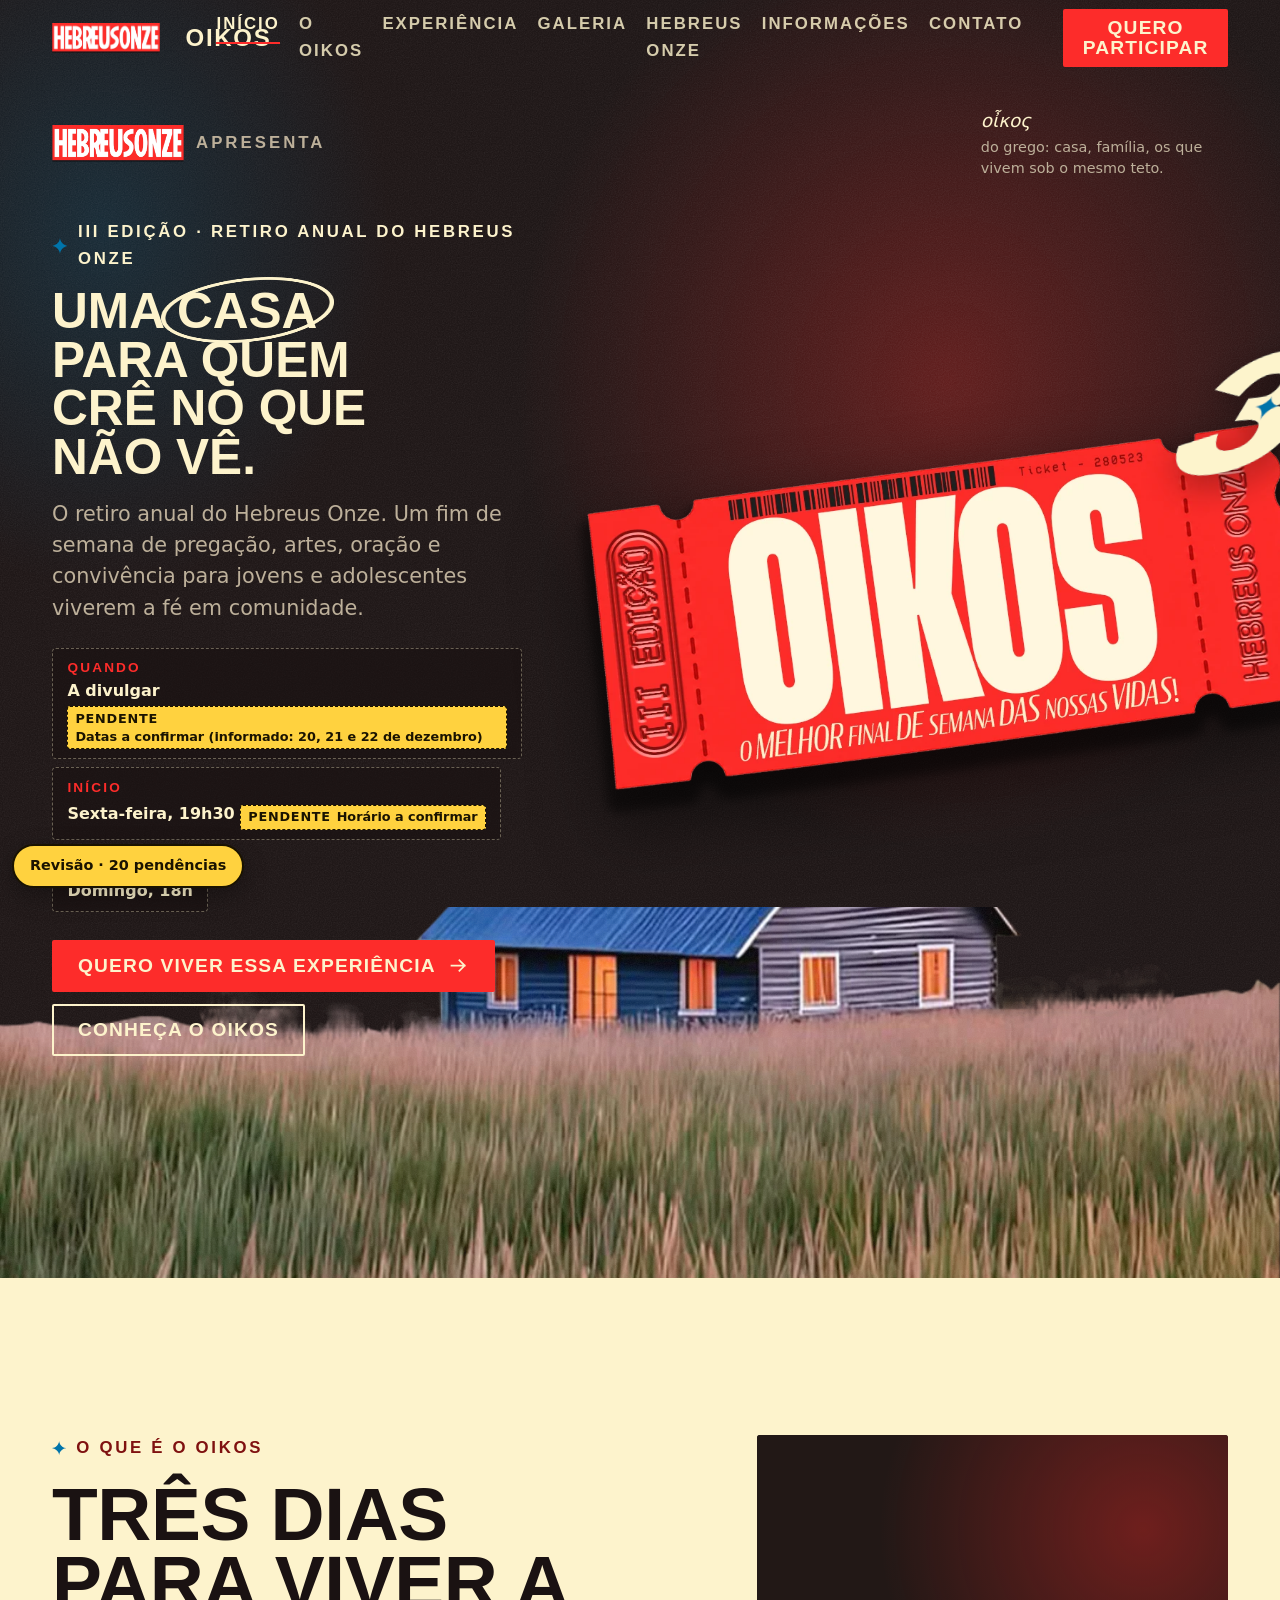
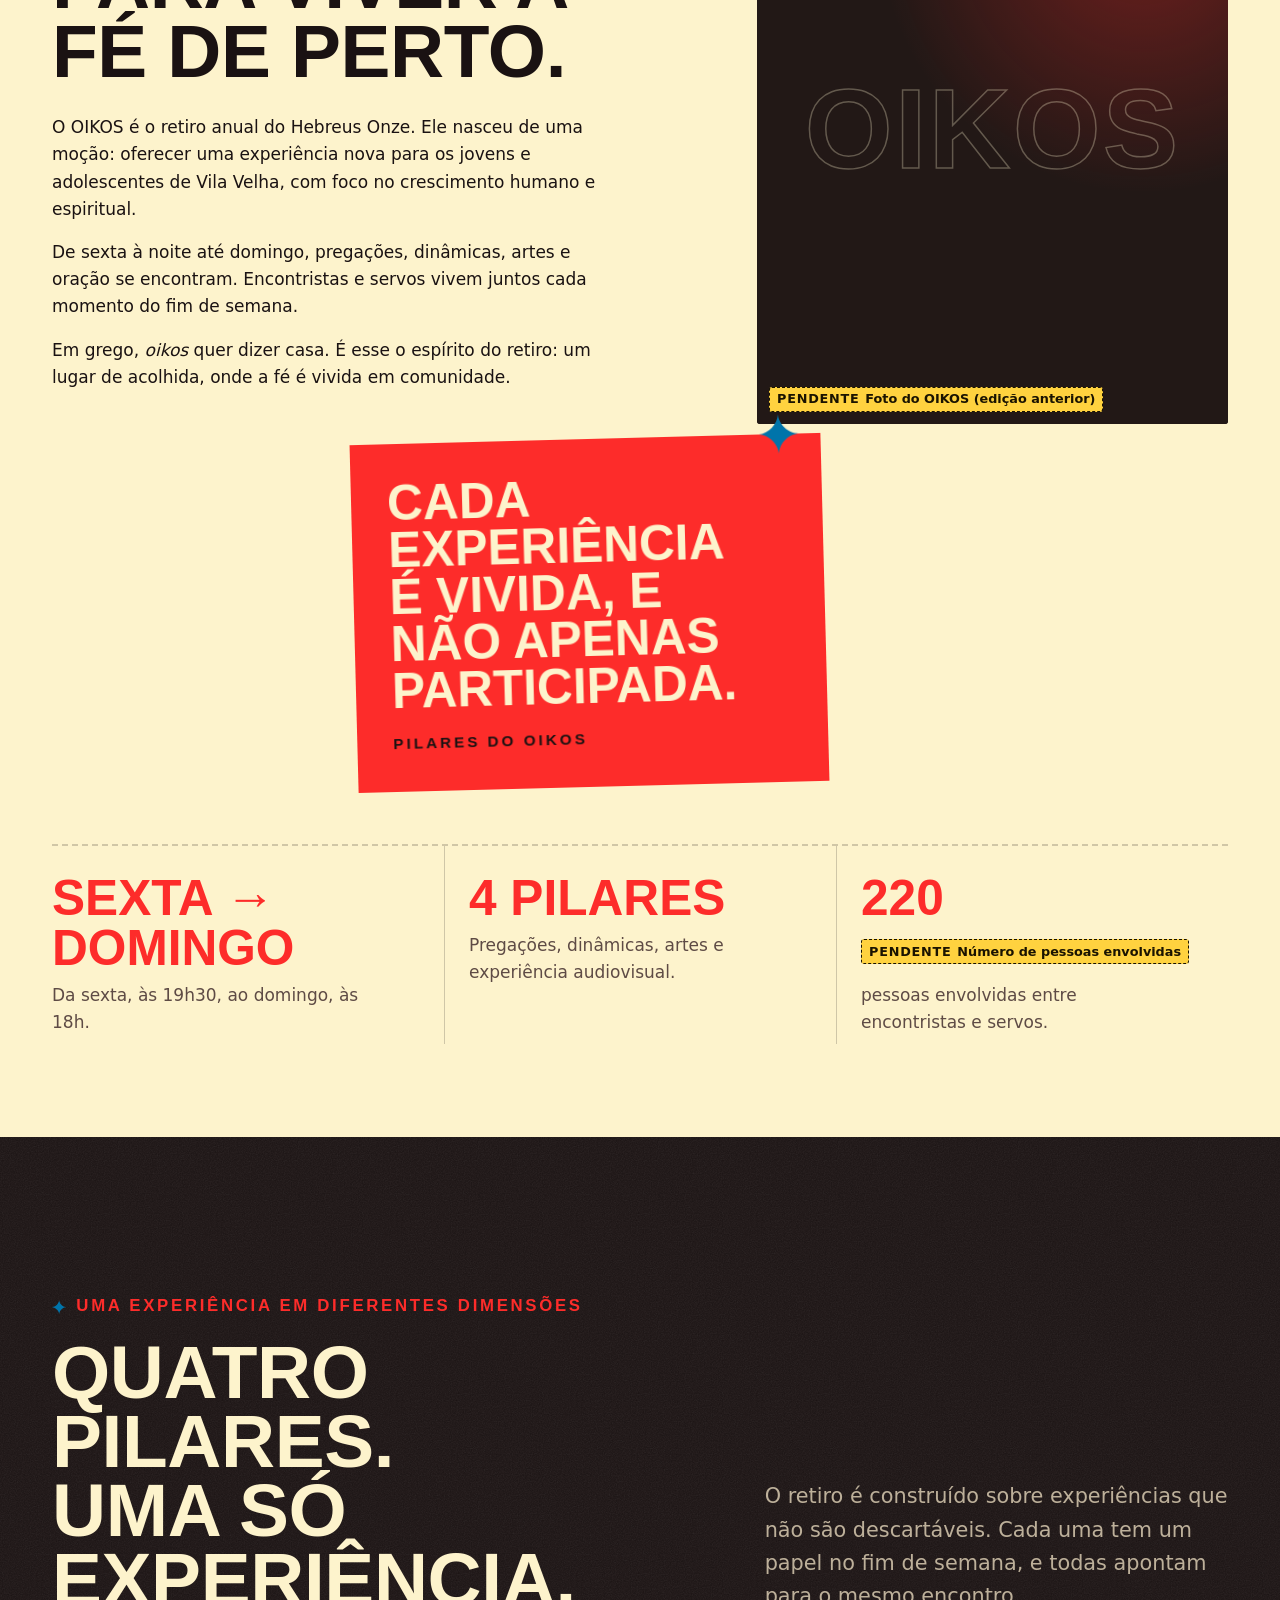
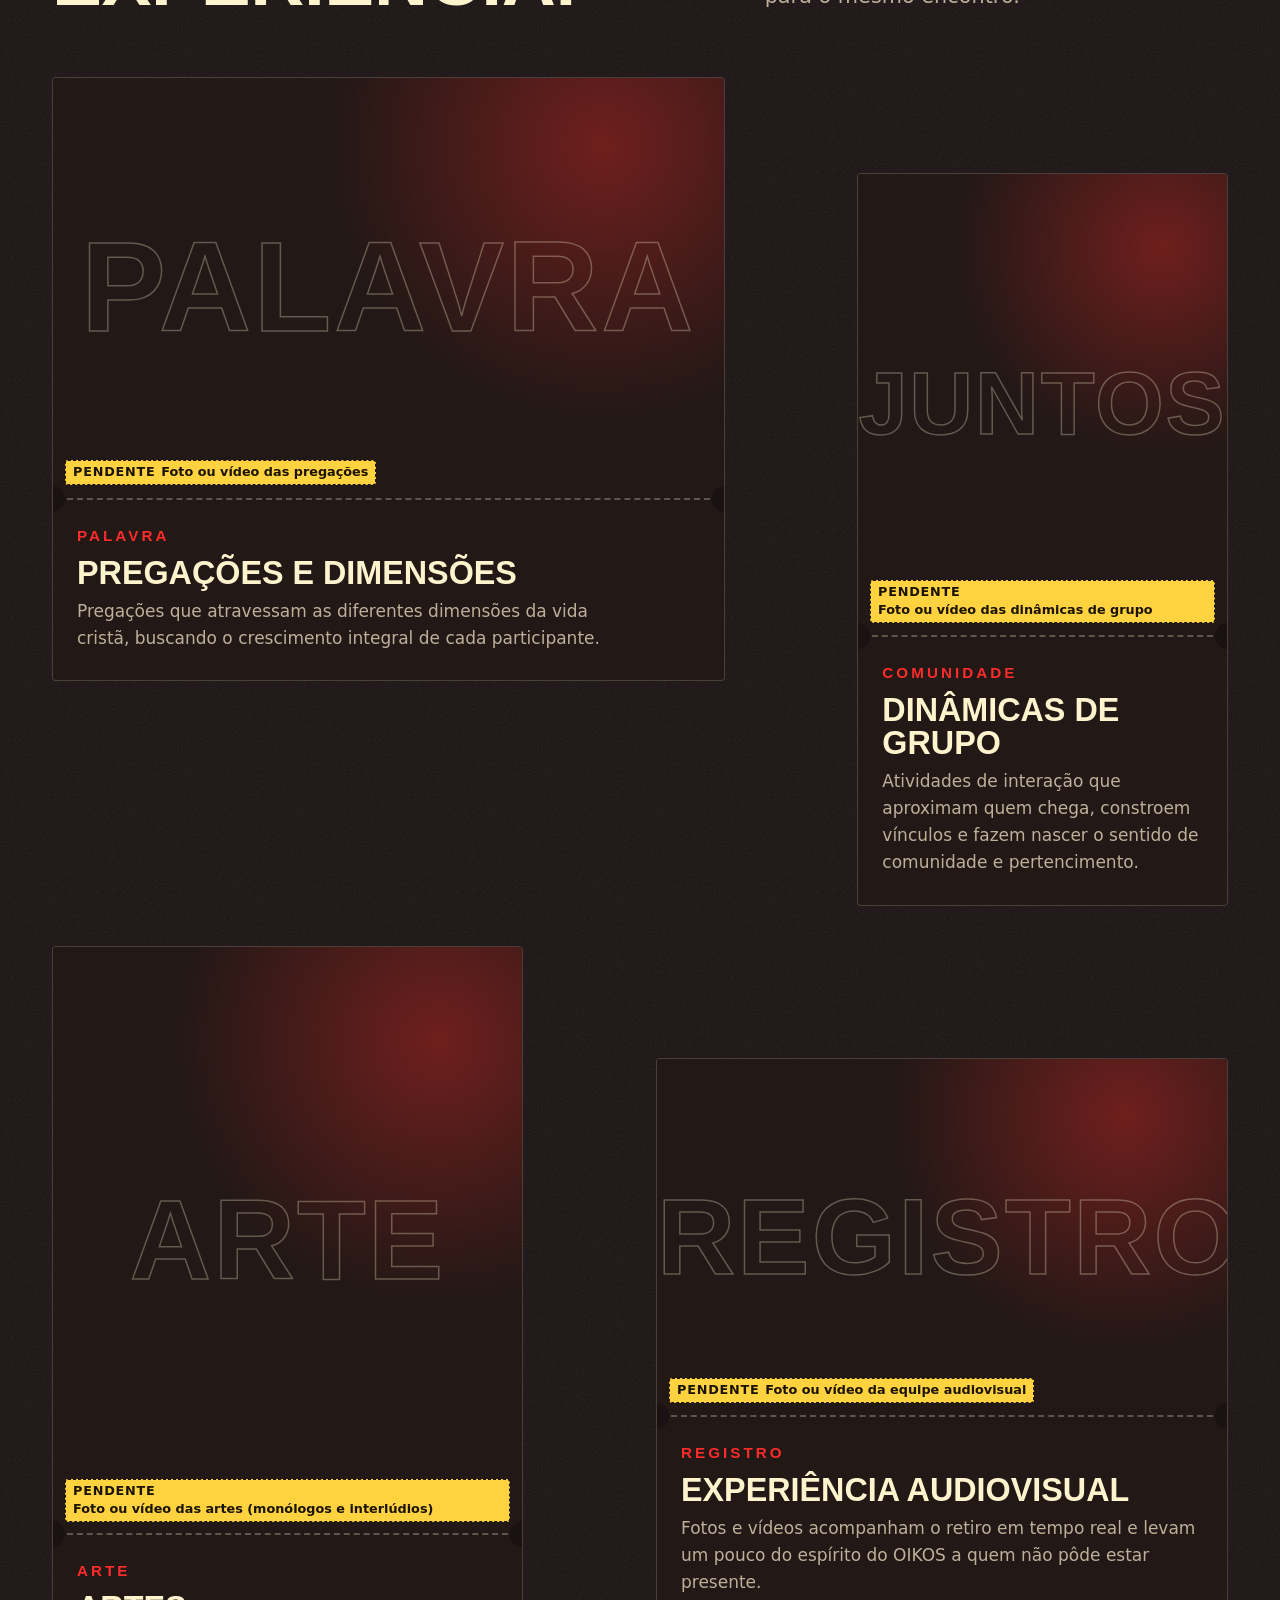
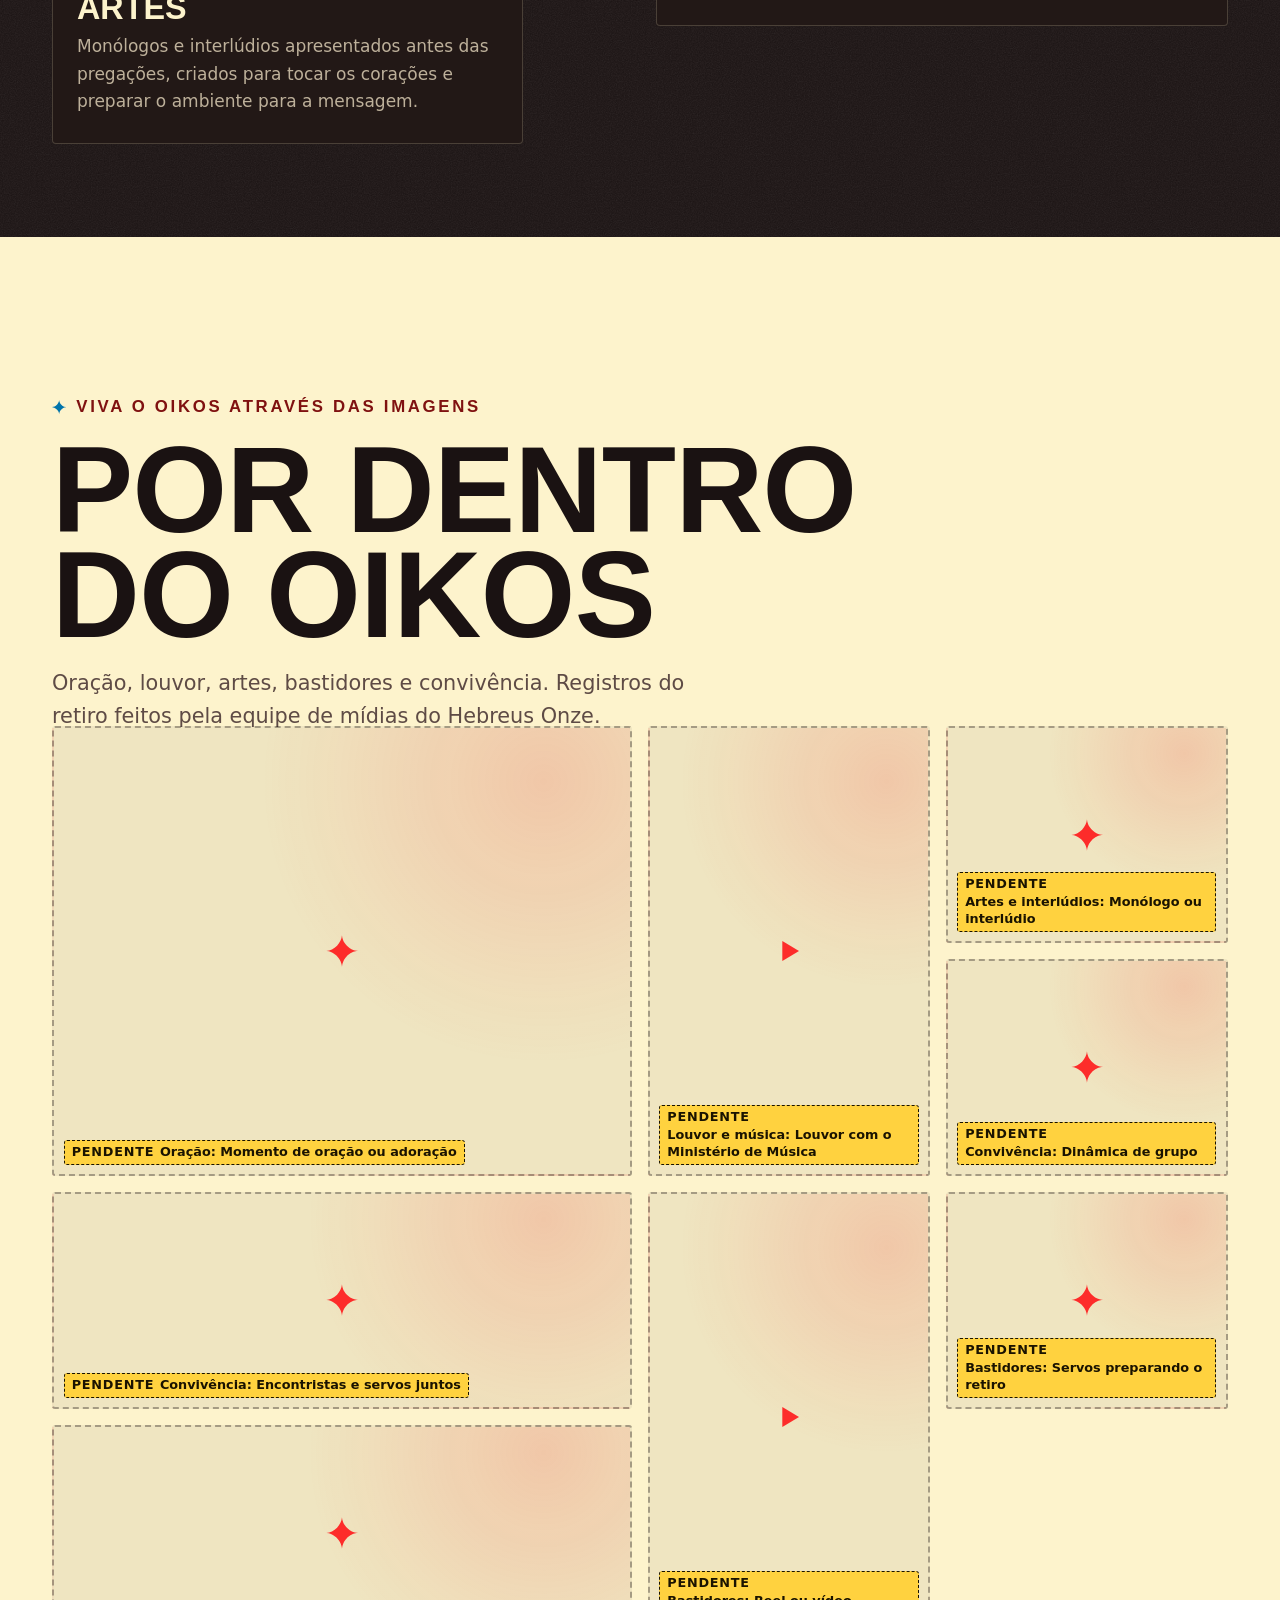
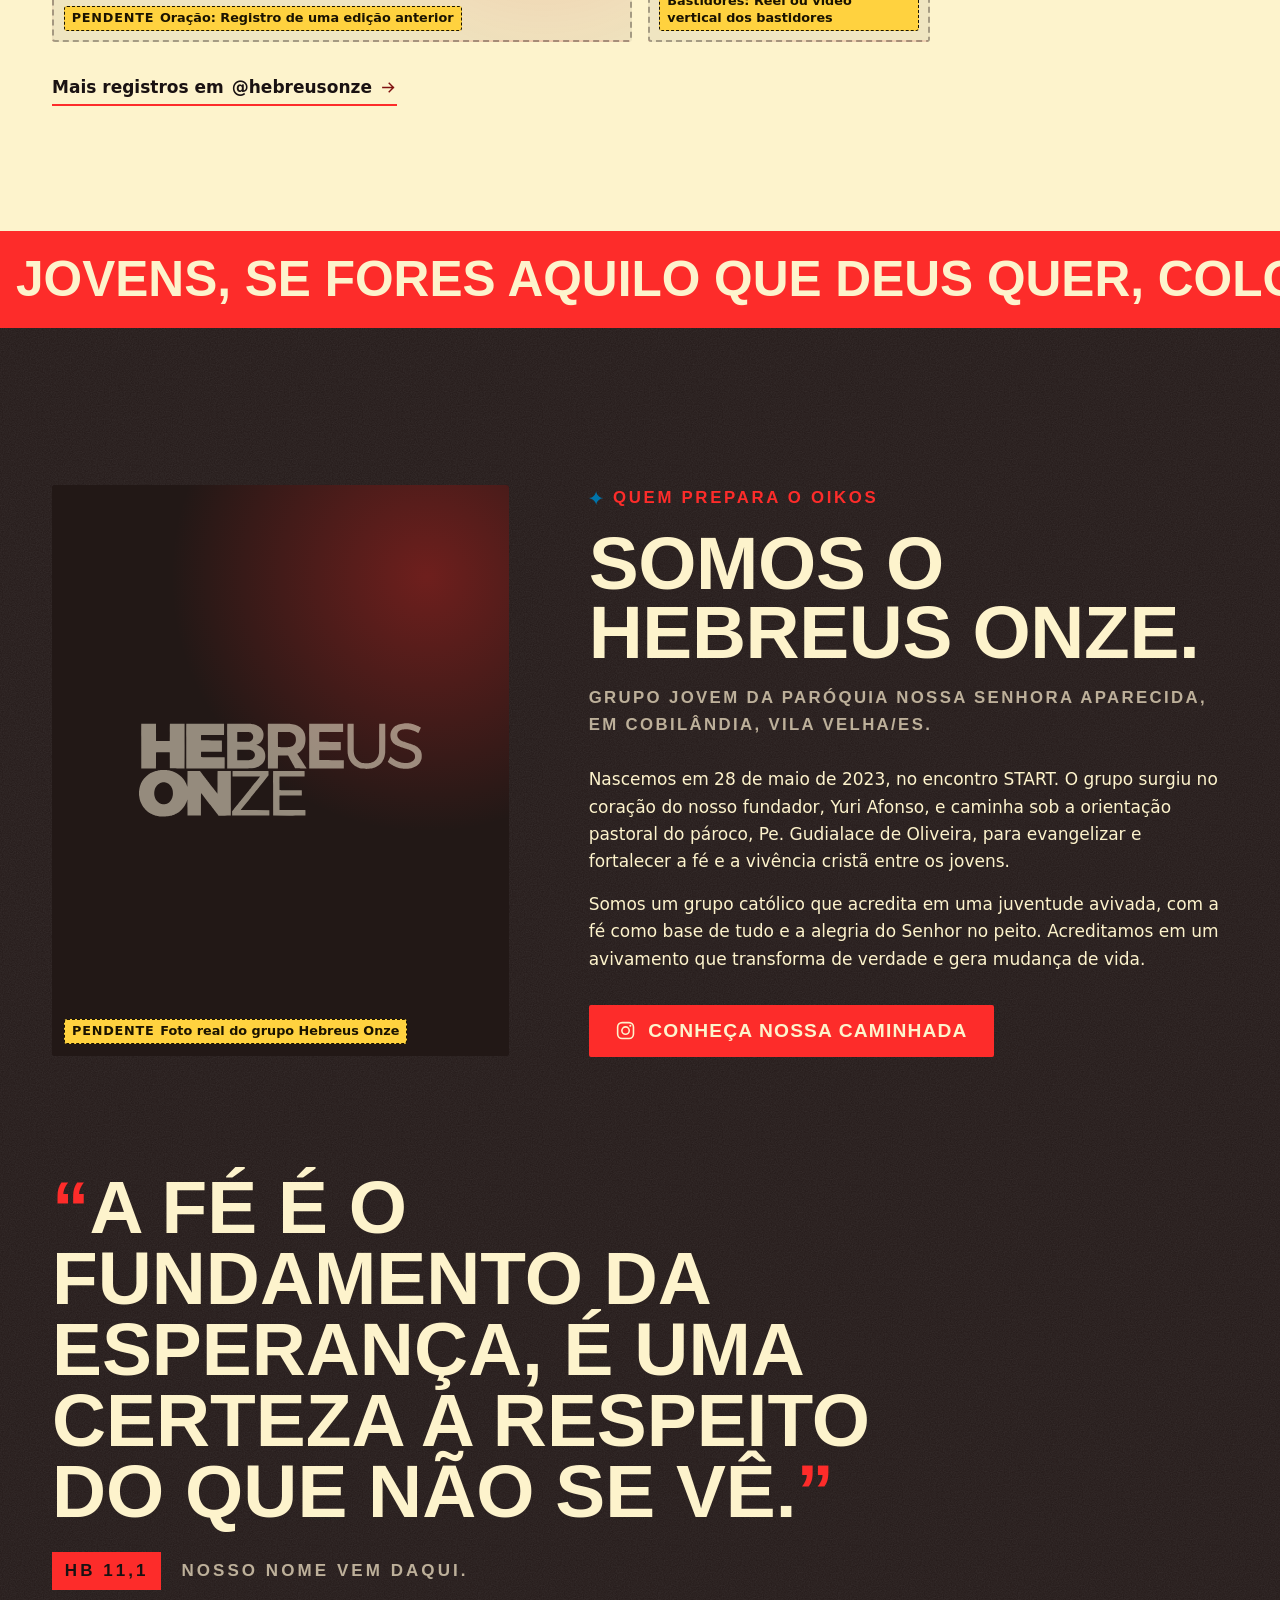
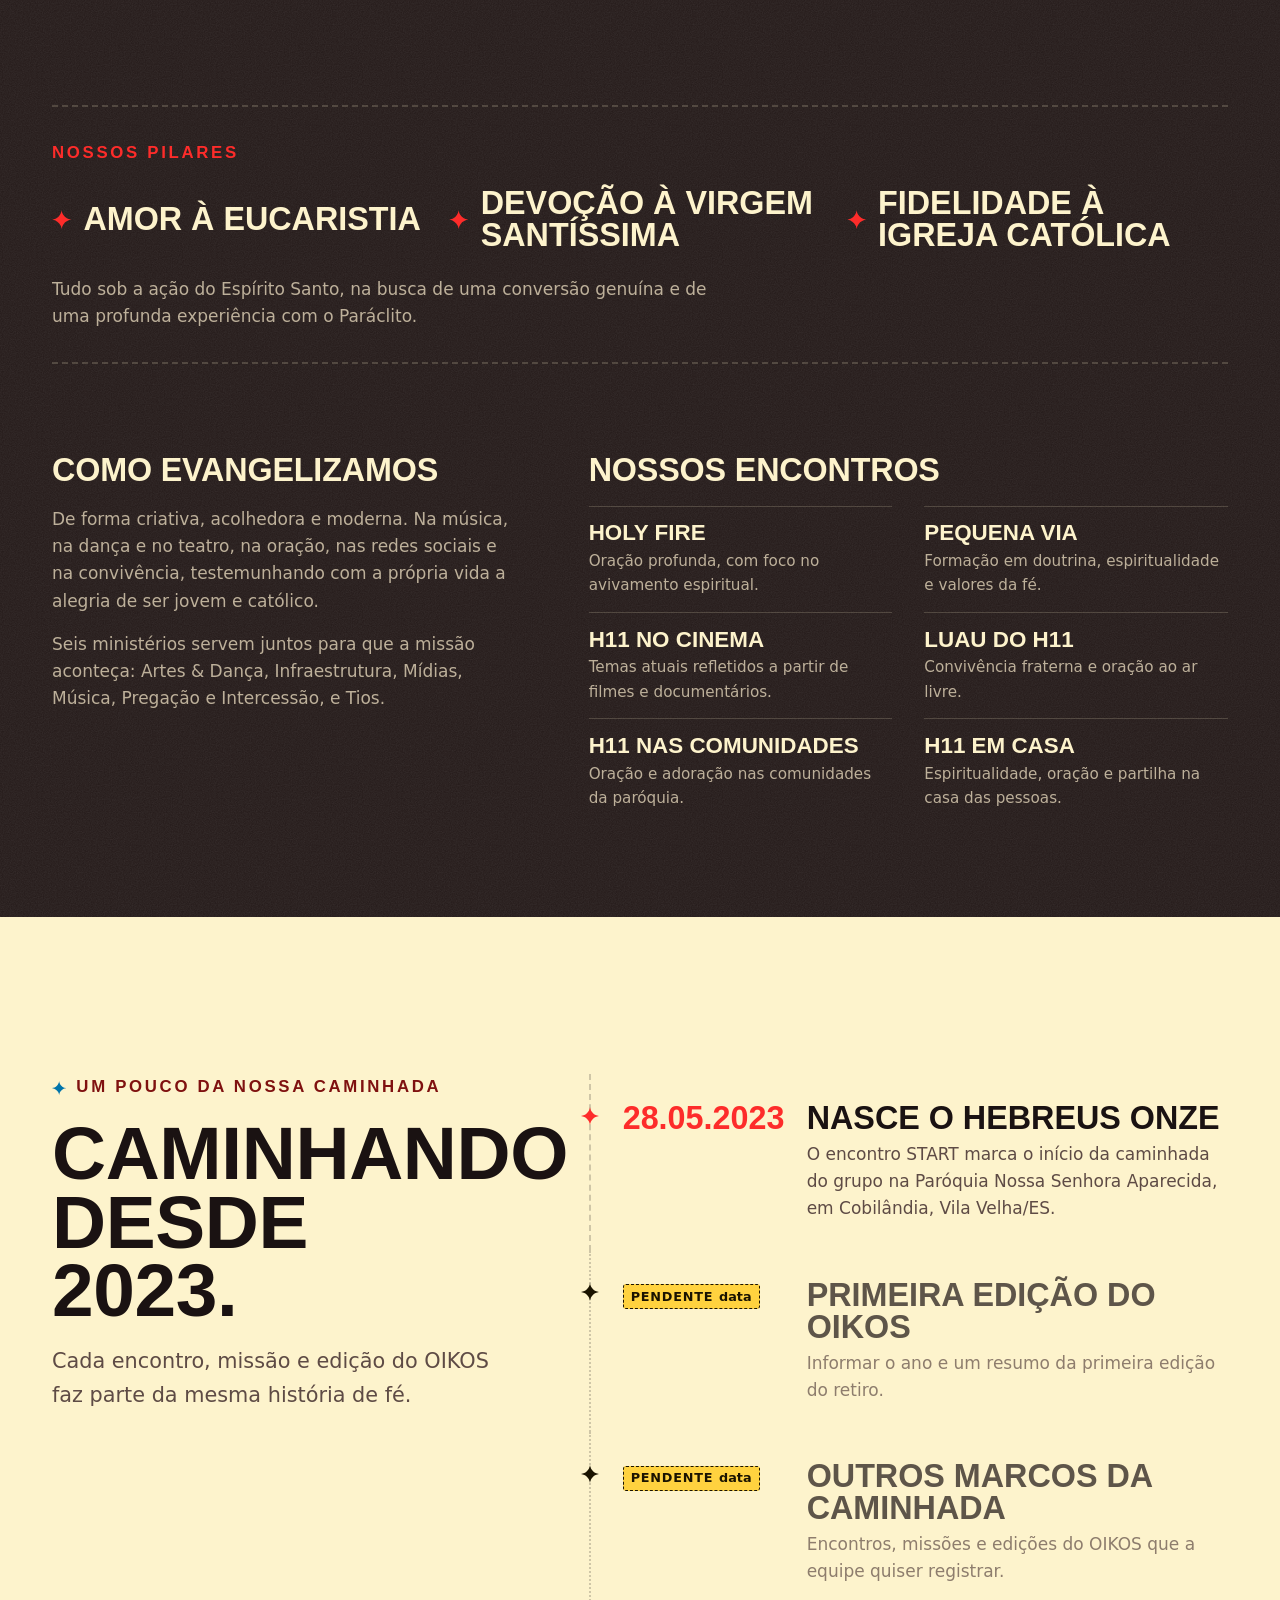
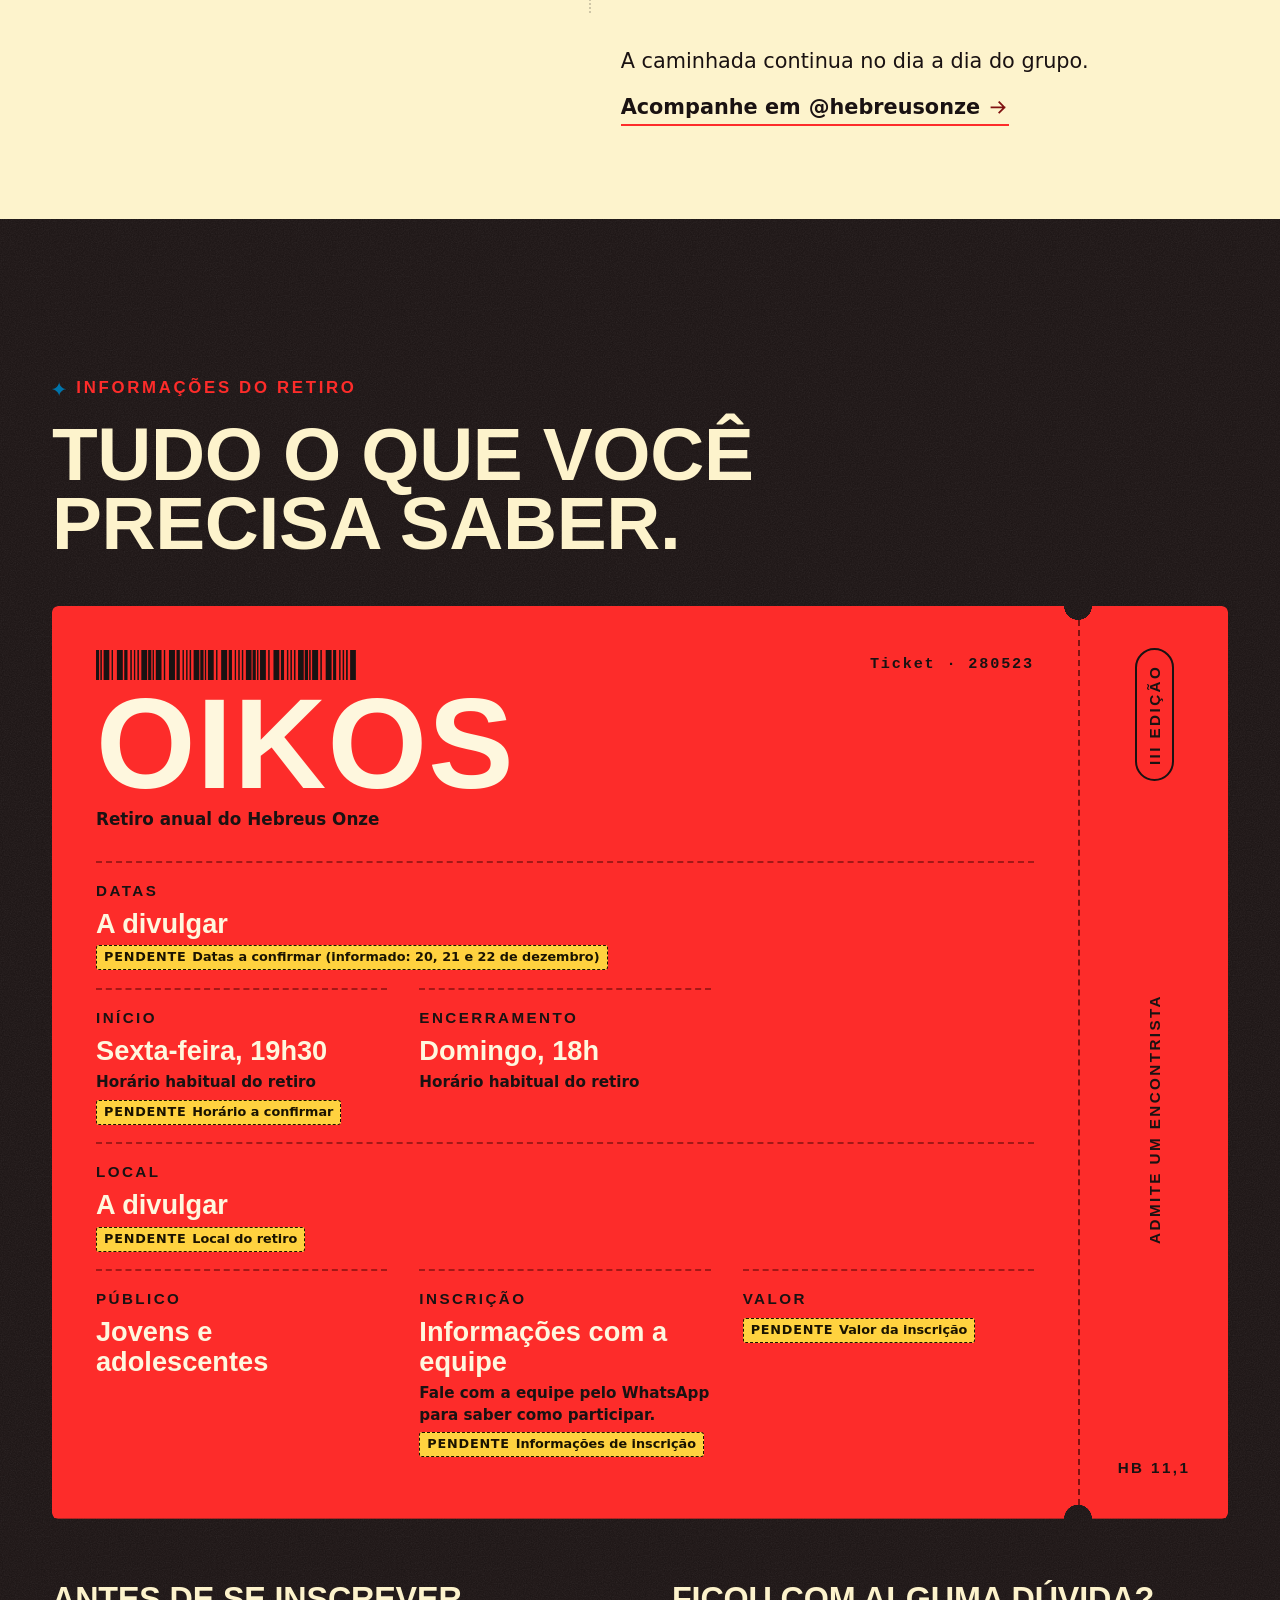
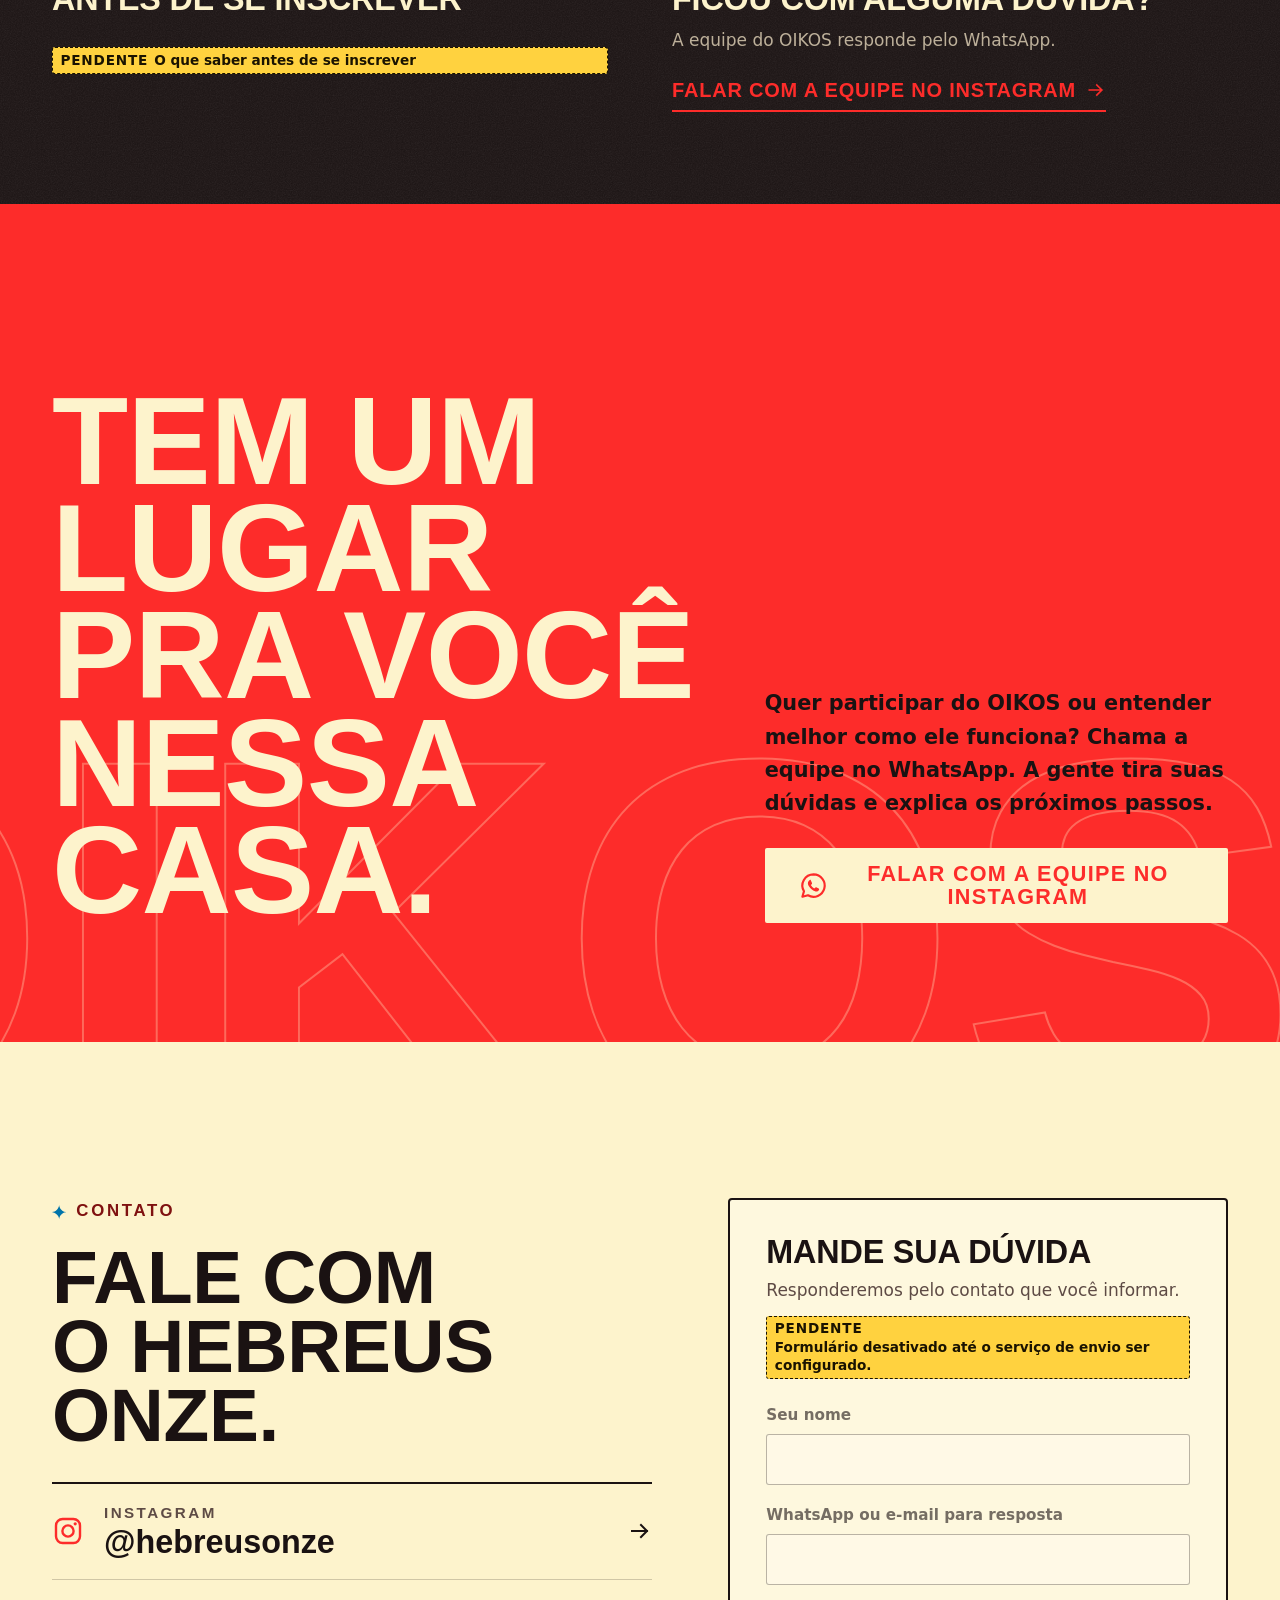
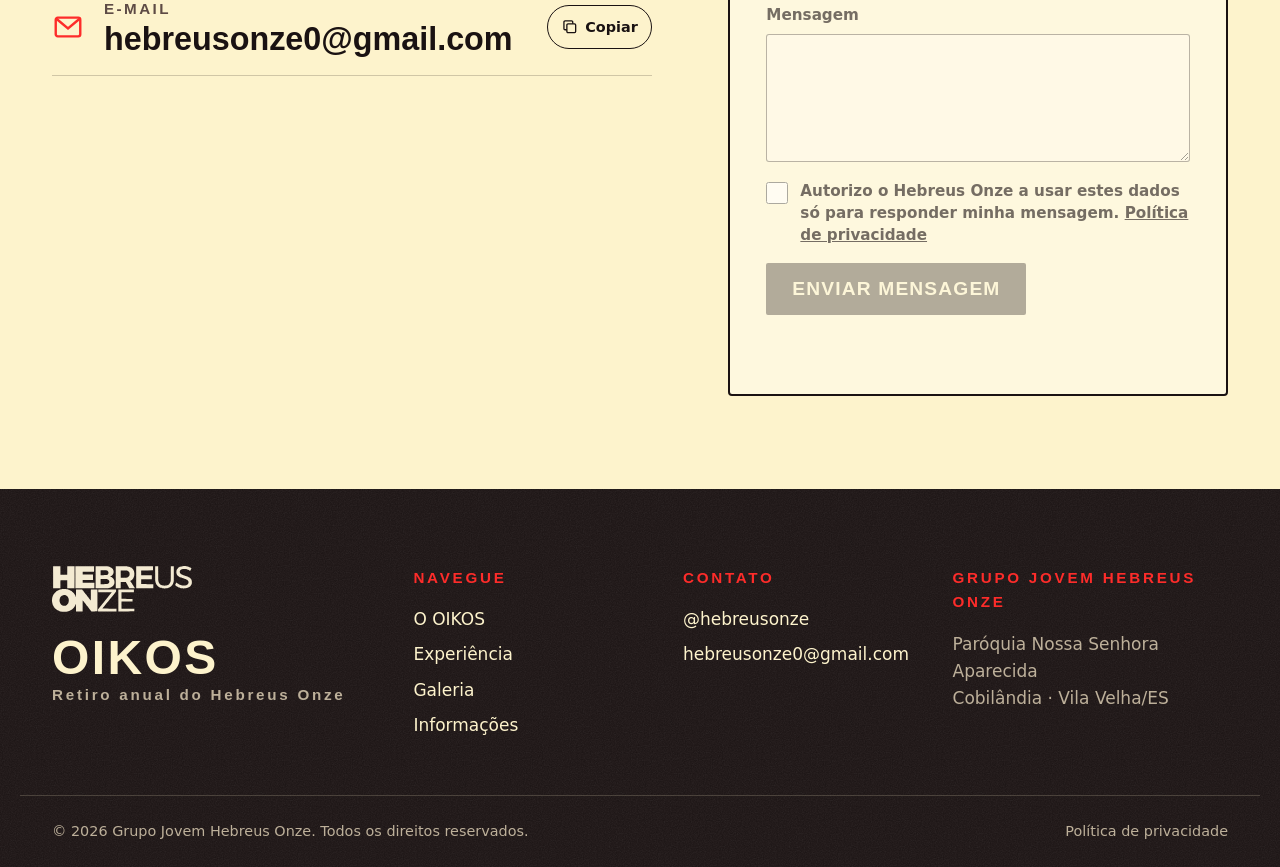
==== index.html @ fa4a6d7d "Cria landing page do OIKOS com a nova identidade visual Página única com hero, O que é o OIKOS, pila" ====
<!doctype html>
<html lang="pt-BR">
<head>
  <meta charset="utf-8">
  <meta name="viewport" content="width=device-width, initial-scale=1, viewport-fit=cover">
  <title>OIKOS | Retiro anual do Hebreus Onze · Vila Velha/ES</title>
  <meta name="description" content="OIKOS é o retiro anual do Grupo Jovem Hebreus Onze, da Paróquia Nossa Senhora Aparecida, em Cobilândia, Vila Velha/ES. Pregação, artes, oração e convivência para jovens e adolescentes.">
  <meta name="theme-color" content="#1A1212">
  <meta name="referrer" content="strict-origin-when-cross-origin">
  <meta http-equiv="Content-Security-Policy" content="default-src 'self'; script-src 'self' 'sha256-qOhFsq0QMV2REqNwk5hGH5bZE9SkX6gt6yeyKdYPv+U='; style-src 'self'; img-src 'self' data: https:; media-src 'self' https:; font-src 'self'; frame-src https://www.instagram.com; connect-src 'self' https://formspree.io https://formsubmit.co https://api.web3forms.com; form-action 'self' https://formspree.io https://formsubmit.co https://api.web3forms.com; base-uri 'self'; object-src 'none'">

  <!-- Compartilhamento em redes sociais.
       PENDENTE: quando o site tiver domínio, troque os caminhos de og:image e og:url por endereços completos (https://...). -->
  <meta property="og:type" content="website">
  <meta property="og:locale" content="pt_BR">
  <meta property="og:site_name" content="Hebreus Onze">
  <meta property="og:title" content="OIKOS · Retiro anual do Hebreus Onze">
  <meta property="og:description" content="Uma casa para quem crê no que não vê. Pregação, artes, oração e convivência para jovens e adolescentes.">
  <meta property="og:image" content="assets/img/social/oikos-compartilhamento.jpg">
  <meta property="og:image:width" content="1200">
  <meta property="og:image:height" content="630">
  <meta property="og:image:alt" content="OIKOS, retiro anual do Hebreus Onze">
  <meta name="twitter:card" content="summary_large_image">

  <link rel="icon" href="assets/img/marca/favicon-32.png" sizes="32x32" type="image/png">
  <link rel="apple-touch-icon" href="assets/img/marca/apple-touch-icon.png">
  <link rel="preload" href="assets/fonts/barlow-condensed-900-latin.woff2" as="font" type="font/woff2" crossorigin>
  <link rel="preload" href="assets/fonts/nunito-sans-400-800-latin.woff2" as="font" type="font/woff2" crossorigin>
  <link rel="stylesheet" href="css/estilo.css">
  <script>document.documentElement.classList.add("js")</script>

  <script type="application/ld+json">
  {
    "@context": "https://schema.org",
    "@type": "Organization",
    "name": "Grupo Jovem Hebreus Onze",
    "description": "Grupo jovem católico da Paróquia Nossa Senhora Aparecida, em Cobilândia, Vila Velha/ES.",
    "foundingDate": "2023-05-28",
    "email": "hebreusonze0@gmail.com",
    "sameAs": ["https://www.instagram.com/hebreusonze/"],
    "address": { "@type": "PostalAddress", "addressLocality": "Vila Velha", "addressRegion": "ES", "addressCountry": "BR" }
  }
  </script>
</head>
<body>

<!-- Ícones reutilizáveis -->
<svg class="sprite" aria-hidden="true" focusable="false">
  <symbol id="i-brilho" viewBox="45 45 651 651"><path fill="currentColor" d="M369 57C363 128 326 206 270 263 209 326 129 364 51 369c-6 1-2 2 12 3 112 11 223 92 275 201 17 37 31 86 31 115 0 8 2 3 3-11 5-55 30-116 66-164 57-76 141-127 230-140 7-1 16-2 18-2s5 0 6-1 0-1-4-1c-2 0-10-1-17-2-99-13-193-75-250-165-27-43-47-100-50-144 0-5-1-9-1-10s-1 4-1 9Z"/></symbol>
  <symbol id="i-seta" viewBox="0 0 24 24"><path fill="none" stroke="currentColor" stroke-width="2" stroke-linecap="square" d="M4 12h15M13 6l6 6-6 6"/></symbol>
  <symbol id="i-seta-baixo" viewBox="0 0 24 24"><path fill="none" stroke="currentColor" stroke-width="2" stroke-linecap="square" d="M12 4v15M6 13l6 6 6-6"/></symbol>
  <symbol id="i-whatsapp" viewBox="0 0 24 24"><path fill="none" stroke="currentColor" stroke-width="1.8" stroke-linejoin="round" d="M12 2.8a9.2 9.2 0 0 0-7.9 13.9L2.8 21.2l4.6-1.2A9.2 9.2 0 1 0 12 2.8Z"/><path fill="currentColor" d="M9.1 7.3c.3 0 .5 0 .7.5l.9 2.1c.1.3 0 .5-.1.7l-.6.7c-.1.2-.2.3 0 .6.5.9 1.3 1.8 2.3 2.4.3.2.4.1.6 0l.7-.8c.2-.2.4-.2.6-.1l2 1c.3.1.4.3.4.5 0 .8-.6 1.8-1.6 2-1 .2-2.6-.2-4.4-1.6-1.7-1.3-2.9-3.1-3.2-4.3-.3-1.3.3-2.6 1.2-3.3.2-.2.3-.4.5-.4Z"/></symbol>
  <symbol id="i-instagram" viewBox="0 0 24 24"><rect x="3" y="3" width="18" height="18" rx="5" fill="none" stroke="currentColor" stroke-width="1.8"/><circle cx="12" cy="12" r="4.2" fill="none" stroke="currentColor" stroke-width="1.8"/><circle cx="17.4" cy="6.6" r="1.2" fill="currentColor"/></symbol>
  <symbol id="i-email" viewBox="0 0 24 24"><rect x="2.8" y="5" width="18.4" height="14" rx="1.5" fill="none" stroke="currentColor" stroke-width="1.8"/><path fill="none" stroke="currentColor" stroke-width="1.8" d="m3.5 6 8.5 7 8.5-7"/></symbol>
  <symbol id="i-play" viewBox="0 0 24 24"><path fill="currentColor" d="M7 4.5v15l12.5-7.5Z"/></symbol>
  <symbol id="i-pausa" viewBox="0 0 24 24"><path fill="currentColor" d="M6 4.5h4v15H6zm8 0h4v15h-4z"/></symbol>
  <symbol id="i-fechar" viewBox="0 0 24 24"><path fill="none" stroke="currentColor" stroke-width="2" d="m5 5 14 14M19 5 5 19"/></symbol>
  <symbol id="i-anterior" viewBox="0 0 24 24"><path fill="none" stroke="currentColor" stroke-width="2" d="m15 4-8 8 8 8"/></symbol>
  <symbol id="i-proximo" viewBox="0 0 24 24"><path fill="none" stroke="currentColor" stroke-width="2" d="m9 4 8 8-8 8"/></symbol>
  <symbol id="i-copiar" viewBox="0 0 24 24"><rect x="8" y="8" width="12" height="12" rx="1.5" fill="none" stroke="currentColor" stroke-width="1.8"/><path fill="none" stroke="currentColor" stroke-width="1.8" d="M16 8V5.5A1.5 1.5 0 0 0 14.5 4h-9A1.5 1.5 0 0 0 4 5.5v9A1.5 1.5 0 0 0 5.5 16H8"/></symbol>
  <symbol id="i-pin" viewBox="0 0 24 24"><path fill="none" stroke="currentColor" stroke-width="1.8" d="M12 21s-6.5-6.1-6.5-11.2a6.5 6.5 0 0 1 13 0C18.5 14.9 12 21 12 21Z"/><circle cx="12" cy="9.8" r="2.3" fill="currentColor"/></symbol>
</svg>

<a class="pular" href="#conteudo">Pular para o conteúdo</a>

<!-- ============================== CABEÇALHO ============================== -->
<header class="topo" data-topo>
  <div class="aviso" data-aviso hidden>
    <div class="wrap aviso__wrap">
      <svg class="icone" aria-hidden="true"><use href="#i-brilho"/></svg>
      <p class="aviso__texto" data-aviso-texto></p>
      <a class="aviso__link" data-aviso-link hidden></a>
    </div>
  </div>
  <div class="wrap topo__barra">
    <a class="marca" href="#inicio" aria-label="OIKOS, Hebreus Onze: voltar ao início">
      <img class="marca__h11" src="assets/img/marca/hebreusonze-marvel.webp" width="1002" height="280" alt="">
      <span class="marca__div" aria-hidden="true"></span>
      <span class="marca__oikos" aria-hidden="true">OIKOS</span>
    </a>
    <nav class="nav" aria-label="Seções do site">
      <ul class="nav__lista">
        <li><a href="#inicio">Início</a></li>
        <li><a href="#oikos">O OIKOS</a></li>
        <li><a href="#experiencia">Experiência</a></li>
        <li><a href="#galeria">Galeria</a></li>
        <li><a href="#hebreus-onze">Hebreus Onze</a></li>
        <li><a href="#informacoes">Informações</a></li>
        <li><a href="#contato">Contato</a></li>
      </ul>
    </nav>
    <div class="topo__acoes">
      <a class="btn btn--primario btn--pequeno topo__cta" href="#participar">Quero participar</a>
      <button class="menu-botao" type="button" aria-expanded="false" aria-controls="menu-movel" data-menu-botao>
        <span class="menu-botao__linhas" aria-hidden="true"></span>
        <span class="sr-only">Abrir menu</span>
      </button>
    </div>
  </div>
</header>

<div class="menu-movel grao" id="menu-movel" data-menu hidden>
  <nav aria-label="Menu">
    <ul class="menu-movel__lista">
      <li><a href="#inicio">Início</a></li>
      <li><a href="#oikos">O OIKOS</a></li>
      <li><a href="#experiencia">Experiência</a></li>
      <li><a href="#galeria">Galeria</a></li>
      <li><a href="#hebreus-onze">Hebreus Onze</a></li>
      <li><a href="#informacoes">Informações</a></li>
      <li><a href="#contato">Contato</a></li>
    </ul>
  </nav>
  <div class="menu-movel__rodape">
    <a class="btn btn--primario" href="#participar">Quero participar</a>
    <a class="menu-movel__social" data-instagram href="https://www.instagram.com/hebreusonze/" target="_blank" rel="noopener noreferrer">
      <svg class="icone" aria-hidden="true"><use href="#i-instagram"/></svg><span data-instagram-usuario>@hebreusonze</span>
    </a>
  </div>
</div>

<main id="conteudo">

<!-- ============================== 1 · HERO ============================== -->
<section class="hero grao" id="inicio" aria-labelledby="hero-titulo">
  <div class="hero__midia" data-hero-midia>
    <div class="hero__luz" aria-hidden="true"></div>
  </div>
  <div class="hero__sombra" aria-hidden="true"></div>
  <div class="hero__casa" aria-hidden="true">
    <img src="assets/img/oikos/casa.webp" width="1080" height="459" alt="">
  </div>

  <div class="wrap hero__grade">
    <div class="hero__topo">
      <p class="hero__assina">
        <img src="assets/img/marca/hebreusonze-marvel.webp" width="1002" height="280" alt="Hebreus Onze">
        <span>apresenta</span>
      </p>
      <p class="hero__verbete">
        <span class="hero__verbete-termo" lang="el">οἶκος</span>
        <span>do grego: casa, família, os que vivem sob o mesmo teto.</span>
      </p>
    </div>

    <div class="hero__centro">
      <h1 class="hero__bilhete" id="hero-titulo">
        <img src="assets/img/oikos/bilhete-oikos.webp" width="1051" height="562" fetchpriority="high"
             alt="OIKOS, III edição. O melhor final de semana das nossas vidas! Hebreus Onze.">
        <img class="hero__tres" src="assets/img/oikos/tres-brilho.webp" width="1016" height="731" alt="">
      </h1>

      <div class="hero__texto">
        <p class="hero__edicao">
          <svg class="icone" aria-hidden="true"><use href="#i-brilho"/></svg>
          <span><span data-numero-edicao>III Edição</span> · Retiro anual do Hebreus Onze</span>
        </p>
        <p class="hero__frase" data-fase-frase>Uma <em>casa</em> para quem crê no que não vê.</p>
        <p class="hero__sub" data-fase-subtitulo>O retiro anual do Hebreus Onze. Um fim de semana de pregação, artes, oração e convivência para jovens e adolescentes viverem a fé em comunidade.</p>
        <dl class="hero__dados">
          <div><dt>Quando</dt><dd data-campo="quando">A divulgar</dd></div>
          <div><dt>Início</dt><dd data-campo="inicio">Sexta-feira, 19h30</dd></div>
          <div><dt>Término</dt><dd data-campo="termino">Domingo, 18h</dd></div>
        </dl>
        <div class="contador" data-contador hidden>
          <span class="contador__rotulo">Faltam</span>
          <span class="contador__item"><b data-contador-dias>0</b> dias</span>
          <span class="contador__item"><b data-contador-horas>0</b> h</span>
          <span class="contador__item"><b data-contador-min>0</b> min</span>
        </div>
        <div class="hero__botoes">
          <a class="btn btn--primario" href="#participar" data-fase-botao>
            <span data-fase-botao-texto>Quero viver essa experiência</span>
            <svg class="icone" aria-hidden="true"><use href="#i-seta"/></svg>
          </a>
          <a class="btn btn--contorno" href="#oikos">Conheça o OIKOS</a>
        </div>
      </div>
    </div>
  </div>
  <button class="hero__pausa" type="button" data-hero-pausa hidden aria-pressed="false">
    <svg class="icone" aria-hidden="true"><use href="#i-pausa"/></svg>
    <span class="sr-only" data-hero-pausa-texto>Pausar vídeo de fundo</span>
  </button>
</section>

<!-- ============================== 2 · O QUE É O OIKOS ============================== -->
<section class="faixa faixa--papel oikos-sec" id="oikos" aria-labelledby="oikos-titulo">
  <div class="wrap oikos-sec__grade">
    <div class="oikos-sec__texto revela">
      <p class="sobrelinha"><svg class="icone" aria-hidden="true"><use href="#i-brilho"/></svg>O que é o OIKOS</p>
      <h2 class="titulo titulo--g" id="oikos-titulo">Três dias para viver a fé de perto.</h2>
      <div class="prosa">
        <p>O OIKOS é o retiro anual do Hebreus Onze. Ele nasceu de uma moção: oferecer uma experiência nova para os jovens e adolescentes de Vila Velha, com foco no crescimento humano e espiritual.</p>
        <p>De sexta à noite até domingo, pregações, dinâmicas, artes e oração se encontram. Encontristas e servos vivem juntos cada momento do fim de semana.</p>
        <p>Em grego, <em>oikos</em> quer dizer casa. É esse o espírito do retiro: um lugar de acolhida, onde a fé é vivida em comunidade.</p>
      </div>
    </div>

    <figure class="oikos-sec__foto revela">
      <div class="moldura moldura--retrato" data-midia="oikos" data-midia-rotulo="Foto do OIKOS (edição anterior)">
        <div class="moldura__vazia" aria-hidden="true"><span>OIKOS</span></div>
      </div>
      <figcaption class="legenda" data-midia-legenda="oikos" hidden></figcaption>
    </figure>

    <blockquote class="citacao-oikos revela">
      <svg class="citacao-oikos__brilho" aria-hidden="true"><use href="#i-brilho"/></svg>
      <p>Cada experiência é vivida, e não apenas participada.</p>
      <footer>Pilares do OIKOS</footer>
    </blockquote>
  </div>

  <div class="wrap">
    <dl class="fatos revela">
      <div class="fato">
        <dt class="fato__valor">Sexta <span aria-hidden="true">→</span><span class="sr-only">a</span> Domingo</dt>
        <dd class="fato__desc" data-campo="fato-horario">Da sexta, às 19h30, ao domingo, às 18h.</dd>
      </div>
      <div class="fato">
        <dt class="fato__valor">4 pilares</dt>
        <dd class="fato__desc">Pregações, dinâmicas, artes e experiência audiovisual.</dd>
      </div>
      <div class="fato" data-fato-pessoas>
        <dt class="fato__valor" data-campo="pessoas">220</dt>
        <dd class="fato__desc">pessoas envolvidas entre encontristas e servos.</dd>
      </div>
    </dl>
  </div>
</section>

<!-- ============================== 3 · EXPERIÊNCIA ============================== -->
<section class="faixa faixa--noite grao experiencia" id="experiencia" aria-labelledby="exp-titulo">
  <div class="wrap">
    <header class="cabeca-sec cabeca-sec--dividida revela">
      <div>
        <p class="sobrelinha"><svg class="icone" aria-hidden="true"><use href="#i-brilho"/></svg>Uma experiência em diferentes dimensões</p>
        <h2 class="titulo titulo--g" id="exp-titulo">Quatro pilares. Uma só experiência.</h2>
      </div>
      <p class="cabeca-sec__intro">O retiro é construído sobre experiências que não são descartáveis. Cada uma tem um papel no fim de semana, e todas apontam para o mesmo encontro.</p>
    </header>

    <div class="pilares">
      <article class="pilar pilar--a revela">
        <div class="moldura moldura--paisagem" data-midia="pregacao" data-midia-rotulo="Foto ou vídeo das pregações">
          <div class="moldura__vazia" aria-hidden="true"><span>Palavra</span></div>
        </div>
        <div class="pilar__picote" aria-hidden="true"></div>
        <div class="pilar__corpo">
          <p class="pilar__tag">Palavra</p>
          <h3 class="pilar__titulo">Pregações e dimensões</h3>
          <p>Pregações que atravessam as diferentes dimensões da vida cristã, buscando o crescimento integral de cada participante.</p>
        </div>
      </article>

      <article class="pilar pilar--b revela">
        <div class="moldura moldura--retrato" data-midia="dinamicas" data-midia-rotulo="Foto ou vídeo das dinâmicas de grupo">
          <div class="moldura__vazia" aria-hidden="true"><span>Juntos</span></div>
        </div>
        <div class="pilar__picote" aria-hidden="true"></div>
        <div class="pilar__corpo">
          <p class="pilar__tag">Comunidade</p>
          <h3 class="pilar__titulo">Dinâmicas de grupo</h3>
          <p>Atividades de interação que aproximam quem chega, constroem vínculos e fazem nascer o sentido de comunidade e pertencimento.</p>
        </div>
      </article>

      <article class="pilar pilar--c revela">
        <div class="moldura moldura--retrato" data-midia="artes" data-midia-rotulo="Foto ou vídeo das artes (monólogos e interlúdios)">
          <div class="moldura__vazia" aria-hidden="true"><span>Arte</span></div>
        </div>
        <div class="pilar__picote" aria-hidden="true"></div>
        <div class="pilar__corpo">
          <p class="pilar__tag">Arte</p>
          <h3 class="pilar__titulo">Artes</h3>
          <p>Monólogos e interlúdios apresentados antes das pregações, criados para tocar os corações e preparar o ambiente para a mensagem.</p>
        </div>
      </article>

      <article class="pilar pilar--d revela">
        <div class="moldura moldura--paisagem" data-midia="audiovisual" data-midia-rotulo="Foto ou vídeo da equipe audiovisual">
          <div class="moldura__vazia" aria-hidden="true"><span>Registro</span></div>
        </div>
        <div class="pilar__picote" aria-hidden="true"></div>
        <div class="pilar__corpo">
          <p class="pilar__tag">Registro</p>
          <h3 class="pilar__titulo">Experiência audiovisual</h3>
          <p>Fotos e vídeos acompanham o retiro em tempo real e levam um pouco do espírito do OIKOS a quem não pôde estar presente.</p>
        </div>
      </article>
    </div>
  </div>
</section>

<!-- ============================== 4 · GALERIA ============================== -->
<section class="faixa faixa--papel galeria" id="galeria" aria-labelledby="galeria-titulo">
  <div class="wrap">
    <header class="cabeca-sec revela">
      <p class="sobrelinha"><svg class="icone" aria-hidden="true"><use href="#i-brilho"/></svg>Viva o OIKOS através das imagens</p>
      <h2 class="titulo titulo--gg" id="galeria-titulo">Por dentro do OIKOS</h2>
      <p class="cabeca-sec__intro">Oração, louvor, artes, bastidores e convivência. Registros do retiro feitos pela equipe de mídias do Hebreus Onze.</p>
    </header>

    <div class="galeria__filtros" data-galeria-filtros role="group" aria-label="Filtrar galeria" hidden></div>
    <div class="galeria__grade" data-galeria-grade aria-live="polite"></div>

    <div class="galeria__vazia" data-galeria-vazia hidden>
      <p>As imagens das edições do OIKOS chegam aqui em breve. Enquanto isso, acompanhe os registros no nosso Instagram.</p>
      <a class="btn btn--escuro" data-instagram href="https://www.instagram.com/hebreusonze/" target="_blank" rel="noopener noreferrer">
        <svg class="icone" aria-hidden="true"><use href="#i-instagram"/></svg>Ver no Instagram
      </a>
    </div>

    <p class="galeria__mais">
      <a data-instagram href="https://www.instagram.com/hebreusonze/" target="_blank" rel="noopener noreferrer">
        Mais registros em <span data-instagram-usuario>@hebreusonze</span>
        <svg class="icone" aria-hidden="true"><use href="#i-seta"/></svg>
      </a>
    </p>
  </div>
</section>

<!-- Faixa com a frase do grupo -->
<div class="frase-faixa">
  <p class="sr-only">Jovens, se fores aquilo que Deus quer, colocareis fogo no mundo!</p>
  <div class="frase-faixa__trilho" aria-hidden="true">
    <span>Jovens, se fores aquilo que Deus quer, colocareis fogo no mundo!</span><svg><use href="#i-brilho"/></svg>
    <span>Jovens, se fores aquilo que Deus quer, colocareis fogo no mundo!</span><svg><use href="#i-brilho"/></svg>
    <span>Jovens, se fores aquilo que Deus quer, colocareis fogo no mundo!</span><svg><use href="#i-brilho"/></svg>
  </div>
</div>

<!-- ============================== 5 · HEBREUS ONZE ============================== -->
<section class="faixa faixa--grafite grao h11" id="hebreus-onze" aria-labelledby="h11-titulo">
  <div class="wrap">
    <div class="h11__abertura">
      <figure class="h11__foto revela">
        <div class="moldura moldura--retrato" data-midia="grupo" data-midia-rotulo="Foto real do grupo Hebreus Onze">
          <div class="moldura__vazia moldura__vazia--logo" aria-hidden="true">
            <img src="assets/img/marca/hebreus-onze-creme.svg" width="302" height="100" alt="">
          </div>
        </div>
        <figcaption class="legenda" data-midia-legenda="grupo" hidden></figcaption>
      </figure>

      <div class="h11__intro revela">
        <p class="sobrelinha"><svg class="icone" aria-hidden="true"><use href="#i-brilho"/></svg>Quem prepara o OIKOS</p>
        <h2 class="titulo titulo--g" id="h11-titulo">Somos o Hebreus Onze.</h2>
        <p class="h11__onde">Grupo jovem da Paróquia Nossa Senhora Aparecida, em Cobilândia, Vila Velha/ES.</p>
        <div class="prosa">
          <p>Nascemos em 28 de maio de 2023, no encontro START. O grupo surgiu no coração do nosso fundador, Yuri Afonso, e caminha sob a orientação pastoral do pároco, Pe. Gudialace de Oliveira, para evangelizar e fortalecer a fé e a vivência cristã entre os jovens.</p>
          <p>Somos um grupo católico que acredita em uma juventude avivada, com a fé como base de tudo e a alegria do Senhor no peito. Acreditamos em um avivamento que transforma de verdade e gera mudança de vida.</p>
        </div>
        <a class="btn btn--primario" data-instagram href="https://www.instagram.com/hebreusonze/" target="_blank" rel="noopener noreferrer">
          <svg class="icone" aria-hidden="true"><use href="#i-instagram"/></svg>
          Conheça nossa caminhada
        </a>
      </div>
    </div>

    <figure class="versiculo revela">
      <blockquote>
        <p>A fé é o fundamento da esperança, é uma certeza a respeito do que não se vê.</p>
      </blockquote>
      <figcaption><span class="versiculo__ref">Hb 11,1</span><span>Nosso nome vem daqui.</span></figcaption>
    </figure>

    <div class="pilares-fe revela">
      <h3 class="sobrelinha">Nossos pilares</h3>
      <ul class="pilares-fe__lista">
        <li><svg class="icone" aria-hidden="true"><use href="#i-brilho"/></svg>Amor à Eucaristia</li>
        <li><svg class="icone" aria-hidden="true"><use href="#i-brilho"/></svg>Devoção à Virgem Santíssima</li>
        <li><svg class="icone" aria-hidden="true"><use href="#i-brilho"/></svg>Fidelidade à Igreja Católica</li>
      </ul>
      <p class="pilares-fe__nota">Tudo sob a ação do Espírito Santo, na busca de uma conversão genuína e de uma profunda experiência com o Paráclito.</p>
    </div>

    <div class="h11__missao">
      <div class="h11__como revela">
        <h3 class="titulo titulo--m">Como evangelizamos</h3>
        <div class="prosa">
          <p>De forma criativa, acolhedora e moderna. Na música, na dança e no teatro, na oração, nas redes sociais e na convivência, testemunhando com a própria vida a alegria de ser jovem e católico.</p>
          <p>Seis ministérios servem juntos para que a missão aconteça: Artes &amp; Dança, Infraestrutura, Mídias, Música, Pregação e Intercessão, e Tios.</p>
        </div>
      </div>
      <div class="h11__encontros revela">
        <h3 class="titulo titulo--m">Nossos encontros</h3>
        <dl class="encontros">
          <div><dt>Holy Fire</dt><dd>Oração profunda, com foco no avivamento espiritual.</dd></div>
          <div><dt>Pequena Via</dt><dd>Formação em doutrina, espiritualidade e valores da fé.</dd></div>
          <div><dt>H11 no Cinema</dt><dd>Temas atuais refletidos a partir de filmes e documentários.</dd></div>
          <div><dt>Luau do H11</dt><dd>Convivência fraterna e oração ao ar livre.</dd></div>
          <div><dt>H11 nas Comunidades</dt><dd>Oração e adoração nas comunidades da paróquia.</dd></div>
          <div><dt>H11 em Casa</dt><dd>Espiritualidade, oração e partilha na casa das pessoas.</dd></div>
        </dl>
      </div>
    </div>
  </div>
</section>

<!-- ============================== 6 · NOSSA CAMINHADA ============================== -->
<section class="faixa faixa--papel caminhada" id="caminhada" aria-labelledby="caminhada-titulo">
  <div class="wrap caminhada__grade">
    <header class="caminhada__cabeca revela">
      <p class="sobrelinha"><svg class="icone" aria-hidden="true"><use href="#i-brilho"/></svg>Um pouco da nossa caminhada</p>
      <h2 class="titulo titulo--g" id="caminhada-titulo">Caminhando desde 2023.</h2>
      <p class="cabeca-sec__intro">Cada encontro, missão e edição do OIKOS faz parte da mesma história de fé.</p>
    </header>
    <ol class="linha-tempo" data-caminhada>
      <li class="marco revela">
        <p class="marco__data">28.05.2023</p>
        <div class="marco__corpo">
          <h3 class="marco__titulo">Nasce o Hebreus Onze</h3>
          <p>O encontro START marca o início da caminhada do grupo na Paróquia Nossa Senhora Aparecida, em Cobilândia, Vila Velha/ES.</p>
        </div>
      </li>
    </ol>
    <div class="caminhada__fim revela">
      <p>A caminhada continua no dia a dia do grupo.</p>
      <a data-instagram href="https://www.instagram.com/hebreusonze/" target="_blank" rel="noopener noreferrer">
        Acompanhe em <span data-instagram-usuario>@hebreusonze</span>
        <svg class="icone" aria-hidden="true"><use href="#i-seta"/></svg>
      </a>
    </div>
  </div>
</section>

<!-- ============================== 7 · INFORMAÇÕES ============================== -->
<section class="faixa faixa--noite grao informacoes" id="informacoes" aria-labelledby="info-titulo">
  <div class="wrap">
    <header class="cabeca-sec revela">
      <p class="sobrelinha"><svg class="icone" aria-hidden="true"><use href="#i-brilho"/></svg>Informações do retiro</p>
      <h2 class="titulo titulo--g" id="info-titulo">Tudo o que você precisa saber.</h2>
    </header>

    <article class="ingresso ingresso--info revela" aria-labelledby="info-nome">
      <div class="ingresso__corpo">
        <div class="ingresso__cabeca">
          <span class="ingresso__barras" aria-hidden="true"></span>
          <span class="ingresso__serie">Ticket · 280523</span>
        </div>
        <h3 class="ingresso__nome" id="info-nome">OIKOS <span data-ano-edicao></span></h3>
        <p class="ingresso__desc">Retiro anual do Hebreus Onze</p>
        <dl class="info-campos" data-info-campos>
          <div class="info-campo"><dt>Início</dt><dd>Sexta-feira, 19h30</dd></div>
          <div class="info-campo"><dt>Encerramento</dt><dd>Domingo, 18h</dd></div>
          <div class="info-campo"><dt>Público</dt><dd>Jovens e adolescentes</dd></div>
        </dl>
      </div>
      <div class="ingresso__canhoto">
        <span class="ingresso__edicao" data-numero-edicao>III Edição</span>
        <span class="ingresso__admite">Admite um encontrista</span>
        <span class="ingresso__ref">Hb 11,1</span>
      </div>
    </article>

    <div class="info-extra">
      <div class="info-extra__lista revela" data-antes hidden>
        <h3 class="titulo titulo--m">Antes de se inscrever</h3>
        <ul class="lista-check" data-antes-lista></ul>
      </div>
      <div class="info-extra__duvida revela">
        <h3 class="titulo titulo--m">Ficou com alguma dúvida?</h3>
        <p>A equipe do OIKOS responde pelo WhatsApp.</p>
        <a class="link-seta" href="#participar" data-whatsapp data-rotulo-alternativo="Falar com a equipe no Instagram">
          <span data-whatsapp-rotulo>Falar com a equipe</span>
          <svg class="icone" aria-hidden="true"><use href="#i-seta"/></svg>
        </a>
      </div>
    </div>
  </div>
</section>

<!-- ============================== 8 · PARTICIPAR ============================== -->
<section class="faixa faixa--vermelha participar" id="participar" aria-labelledby="participar-titulo">
  <div class="participar__fundo" aria-hidden="true">OIKOS</div>
  <div class="wrap participar__grade">
    <h2 class="titulo titulo--ggg revela" id="participar-titulo">Tem um lugar pra você nessa casa.</h2>
    <div class="participar__acao revela">
      <p>Quer participar do OIKOS ou entender melhor como ele funciona? Chama a equipe no WhatsApp. A gente tira suas dúvidas e explica os próximos passos.</p>
      <a class="btn btn--papel btn--grande" href="#contato" data-whatsapp data-rotulo-alternativo="Falar com a equipe no Instagram">
        <svg class="icone" aria-hidden="true"><use href="#i-whatsapp"/></svg>
        <span data-whatsapp-rotulo>Quero saber como participar</span>
      </a>
      <p class="participar__nota" data-whatsapp-nota hidden>Você vai abrir uma conversa com o número <span data-whatsapp-numero></span>.</p>
    </div>
  </div>
</section>

<!-- ============================== 9 · CONTATO ============================== -->
<section class="faixa faixa--papel contato" id="contato" aria-labelledby="contato-titulo">
  <div class="wrap contato__grade">
    <div class="contato__canais revela">
      <p class="sobrelinha"><svg class="icone" aria-hidden="true"><use href="#i-brilho"/></svg>Contato</p>
      <h2 class="titulo titulo--g" id="contato-titulo">Fale com o Hebreus Onze.</h2>
      <ul class="canais">
        <li data-canal-whatsapp hidden>
          <a class="canal" href="#participar" data-whatsapp>
            <svg class="icone canal__icone" aria-hidden="true"><use href="#i-whatsapp"/></svg>
            <span class="canal__rotulo">WhatsApp</span>
            <span class="canal__valor" data-whatsapp-numero></span>
            <svg class="icone canal__seta" aria-hidden="true"><use href="#i-seta"/></svg>
          </a>
        </li>
        <li>
          <a class="canal" data-instagram href="https://www.instagram.com/hebreusonze/" target="_blank" rel="noopener noreferrer">
            <svg class="icone canal__icone" aria-hidden="true"><use href="#i-instagram"/></svg>
            <span class="canal__rotulo">Instagram</span>
            <span class="canal__valor" data-instagram-usuario>@hebreusonze</span>
            <svg class="icone canal__seta" aria-hidden="true"><use href="#i-seta"/></svg>
          </a>
        </li>
        <li class="canal canal--email">
          <svg class="icone canal__icone" aria-hidden="true"><use href="#i-email"/></svg>
          <span class="canal__rotulo">E-mail</span>
          <a class="canal__valor" data-email href="mailto:hebreusonze0@gmail.com">hebreusonze0@gmail.com</a>
          <button class="canal__copiar" type="button" data-copiar-email>
            <svg class="icone" aria-hidden="true"><use href="#i-copiar"/></svg>
            <span data-copiar-texto>Copiar</span>
          </button>
        </li>
      </ul>
    </div>

    <div class="contato__form revela" data-form-bloco>
      <h3 class="titulo titulo--m">Mande sua dúvida</h3>
      <p class="contato__form-intro">Responderemos pelo contato que você informar.</p>
      <form class="form" data-form novalidate>
        <div class="campo">
          <label for="f-nome">Seu nome</label>
          <input id="f-nome" name="nome" type="text" autocomplete="name" required minlength="2" maxlength="80">
          <p class="campo__erro" id="f-nome-erro" data-erro-de="f-nome" hidden></p>
        </div>
        <div class="campo">
          <label for="f-contato">WhatsApp ou e-mail para resposta</label>
          <input id="f-contato" name="contato" type="text" autocomplete="email" required maxlength="120" inputmode="email">
          <p class="campo__erro" id="f-contato-erro" data-erro-de="f-contato" hidden></p>
        </div>
        <div class="campo">
          <label for="f-mensagem">Mensagem</label>
          <textarea id="f-mensagem" name="mensagem" rows="4" required minlength="10" maxlength="1500"></textarea>
          <p class="campo__erro" id="f-mensagem-erro" data-erro-de="f-mensagem" hidden></p>
        </div>
        <div class="campo campo--isca" aria-hidden="true">
          <label for="f-site">Não preencha este campo</label>
          <input id="f-site" name="_gotcha" type="text" tabindex="-1" autocomplete="off">
        </div>
        <div class="campo campo--check">
          <input id="f-aceite" name="aceite" type="checkbox" required>
          <label for="f-aceite">Autorizo o Hebreus Onze a usar estes dados só para responder minha mensagem. <a href="privacidade.html">Política de privacidade</a></label>
          <p class="campo__erro" id="f-aceite-erro" data-erro-de="f-aceite" hidden></p>
        </div>
        <button class="btn btn--escuro" type="submit" data-form-enviar>Enviar mensagem</button>
        <p class="form__status" data-form-status role="status" aria-live="polite"></p>
      </form>
    </div>
  </div>
</section>

</main>

<!-- ============================== 10 · RODAPÉ ============================== -->
<footer class="rodape grao">
  <div class="wrap rodape__grade">
    <div class="rodape__marca">
      <img src="assets/img/marca/hebreus-onze-creme.svg" width="151" height="50" alt="Hebreus Onze">
      <p class="rodape__oikos">OIKOS<span>Retiro anual do Hebreus Onze</span></p>
    </div>
    <div class="rodape__col">
      <h2 class="rodape__titulo">Navegue</h2>
      <ul>
        <li><a href="#oikos">O OIKOS</a></li>
        <li><a href="#experiencia">Experiência</a></li>
        <li><a href="#galeria">Galeria</a></li>
        <li><a href="#informacoes">Informações</a></li>
      </ul>
    </div>
    <div class="rodape__col">
      <h2 class="rodape__titulo">Contato</h2>
      <ul>
        <li><a data-instagram href="https://www.instagram.com/hebreusonze/" target="_blank" rel="noopener noreferrer"><span data-instagram-usuario>@hebreusonze</span></a></li>
        <li><a data-email href="mailto:hebreusonze0@gmail.com">hebreusonze0@gmail.com</a></li>
      </ul>
    </div>
    <div class="rodape__col">
      <h2 class="rodape__titulo">Grupo Jovem Hebreus Onze</h2>
      <p>Paróquia Nossa Senhora Aparecida<br>Cobilândia · Vila Velha/ES</p>
    </div>
  </div>
  <div class="wrap rodape__base">
    <p>© <span data-ano-atual>2026</span> Grupo Jovem Hebreus Onze. Todos os direitos reservados.</p>
    <p><a href="privacidade.html">Política de privacidade</a></p>
  </div>
</footer>

<!-- Chamada fixa no celular -->
<div class="cta-movel" data-cta-movel hidden>
  <a class="btn btn--primario" href="#participar">Quero participar</a>
</div>

<!-- Visualização ampliada da galeria -->
<dialog class="lightbox" data-lightbox aria-label="Galeria ampliada">
  <div class="lightbox__palco" data-lightbox-palco></div>
  <div class="lightbox__barra">
    <p class="lightbox__legenda" data-lightbox-legenda></p>
    <p class="lightbox__contagem" data-lightbox-contagem></p>
  </div>
  <button class="lightbox__btn lightbox__fechar" type="button" data-lightbox-fechar>
    <svg class="icone" aria-hidden="true"><use href="#i-fechar"/></svg><span class="sr-only">Fechar</span>
  </button>
  <button class="lightbox__btn lightbox__ant" type="button" data-lightbox-anterior>
    <svg class="icone" aria-hidden="true"><use href="#i-anterior"/></svg><span class="sr-only">Mídia anterior</span>
  </button>
  <button class="lightbox__btn lightbox__prox" type="button" data-lightbox-proximo>
    <svg class="icone" aria-hidden="true"><use href="#i-proximo"/></svg><span class="sr-only">Próxima mídia</span>
  </button>
</dialog>

<script src="conteudo.js" defer></script>
<script src="js/util.js" defer></script>
<script src="js/galeria.js" defer></script>
<script src="js/app.js" defer></script>
</body>
</html>
---- css/estilo.css ----
/* =====================================================================
   OIKOS · HEBREUS ONZE — folha de estilo
   ---------------------------------------------------------------------
   Conceito: o ingresso. A página é a entrada para uma casa (oikos).
   Picotes, canhotos, números de série e o brilho de quatro pontas
   costuram as seções. Noite (ink) e papel (creme) se alternam; o
   vermelho aparece nos pontos de decisão.

   CORES: os HEX marcados como "oficial" foram medidos nos arquivos da
   identidade do OIKOS (bilhete, "3", círculo, losango, código de barras).
   Os marcados como "derivado" são variações para contraste e estados.
   ===================================================================== */

/* ---------- Fontes (arquivos locais, licença SIL OFL) ----------
   Substitutas web para Avenir Next Condensed (títulos) e Avenir Next
   (textos). As fontes do kit (Avenir, Condor, Marvel) são comerciais ou
   incompletas para a web; veja o README para usar versões licenciadas. */
@font-face { font-family: "Barlow Condensed"; src: url("../assets/fonts/barlow-condensed-700-latin.woff2") format("woff2"); font-weight: 700; font-style: normal; font-display: swap; }
@font-face { font-family: "Barlow Condensed"; src: url("../assets/fonts/barlow-condensed-800-latin.woff2") format("woff2"); font-weight: 800; font-style: normal; font-display: swap; }
@font-face { font-family: "Barlow Condensed"; src: url("../assets/fonts/barlow-condensed-900-latin.woff2") format("woff2"); font-weight: 900; font-style: normal; font-display: swap; }
@font-face { font-family: "Nunito Sans"; src: url("../assets/fonts/nunito-sans-400-800-latin.woff2") format("woff2"); font-weight: 400 800; font-style: normal; font-display: swap; }
@font-face { font-family: "Nunito Sans"; src: url("../assets/fonts/nunito-sans-400-italic-latin.woff2") format("woff2"); font-weight: 400; font-style: italic; font-display: swap; }

/* Layout: seções em faixas de largura total, grade editorial de 12 colunas, o bilhete como componente-assinatura. */
:root {
  /* Cor */
  --ink: #1A1212;              /* oficial (losango-brilho): fundos noturnos */
  --ink-2: #221816;            /* derivado: superfícies sobre a noite */
  --grafite: #241A19;          /* derivado: noite quente, eco do banner granulado */
  --papel: #FDF3CC;            /* oficial ("3" e círculo): creme */
  --papel-claro: #FEF7DE;      /* oficial (letras do bilhete) */
  --papel-2: #FFFBEC;          /* derivado: campos de formulário */
  --vermelho: #FD2C2A;         /* oficial (bilhete) */
  --vermelho-escuro: #D81E1C;  /* derivado: hover de botões */
  --vinho: #7F1110;            /* oficial (detalhes do bilhete) */
  --azul: #0074AA;             /* oficial (brilho do "3") */
  --barras: #1E1E1E;           /* oficial (código de barras) */
  --erro: #A3120F;             /* derivado: mensagens de erro sobre o creme */
  --suave-noite: #BDB09A;      /* derivado: texto secundário sobre a noite */
  --suave-papel: #5E4B45;      /* derivado: texto secundário sobre o creme */
  --linha-noite: rgb(253 243 204 / .18);
  --linha-papel: rgb(26 18 18 / .2);
  --pendente: #FFD23F;
  --pendente-tinta: #1A1300;

  /* Tipo */
  --fonte-titulo: "Barlow Condensed", "Avenir Next Condensed", "Arial Narrow", "Roboto Condensed", sans-serif;
  --fonte-texto: "Nunito Sans", "Avenir Next", Avenir, "Segoe UI", Roboto, system-ui, sans-serif;
  --fonte-rotulo: "Barlow Condensed", "Avenir Next Condensed", "Arial Narrow", sans-serif;
  --fonte-ticket: "Courier New", ui-monospace, "SFMono-Regular", Menlo, monospace;

  --passo--1: .875rem;
  --passo-0: 1.0625rem;
  --passo-1: clamp(1.125rem, 1.05rem + .35vw, 1.3rem);
  --passo-2: clamp(1.5rem, 1.3rem + .9vw, 2.1rem);
  --passo-3: clamp(1.9rem, 1.5rem + 2vw, 3.1rem);
  --passo-4: clamp(2.6rem, 1.8rem + 3.6vw, 5rem);
  --passo-5: clamp(3.4rem, 2rem + 7vw, 8.5rem);

  /* Espaço e movimento */
  --largura: 1240px;
  --topo-h: 64px;
  --suave: cubic-bezier(.22, 1, .36, 1);
}
@media (min-width: 1100px) { :root { --topo-h: 76px; } }

/* ---------- Base ---------- */
*, *::before, *::after { box-sizing: border-box; }
html {
  color-scheme: light;
  -webkit-text-size-adjust: 100%;
  scroll-behavior: smooth;
  scroll-padding-top: calc(var(--topo-h) + 12px);
}
body {
  margin: 0;
  overflow-x: clip;
  background: var(--ink);
  color: var(--papel);
  font-family: var(--fonte-texto);
  font-size: var(--passo-0);
  line-height: 1.6;
  text-rendering: optimizeLegibility;
  -webkit-font-smoothing: antialiased;
}
img, video, svg, iframe { display: block; max-width: 100%; }
[hidden] { display: none !important; }
a { color: inherit; }
p { margin: 0; }
h1, h2, h3 { margin: 0; }
button { font: inherit; }
:focus-visible { outline: 3px solid var(--foco, var(--papel)); outline-offset: 3px; }
.icone { width: 1em; height: 1em; flex: none; }
.sprite { position: absolute; width: 0; height: 0; overflow: hidden; }
.sr-only {
  position: absolute !important; width: 1px; height: 1px; padding: 0; margin: -1px;
  overflow: hidden; clip: rect(0 0 0 0); white-space: nowrap; border: 0;
}
.pular {
  position: fixed; z-index: 100; top: calc(8px + env(safe-area-inset-top, 0px)); left: max(16px, env(safe-area-inset-left, 0px));
  padding: .7rem 1rem; background: var(--papel); color: var(--ink); font-weight: 800;
  transform: translateY(-200%); transition: transform .2s;
}
.pular:focus { transform: none; }

.wrap {
  width: 100%;
  max-width: var(--largura);
  margin-inline: auto;
  padding-left: max(16px, env(safe-area-inset-left, 0px));
  padding-right: max(16px, env(safe-area-inset-right, 0px));
}
@media (min-width: 760px) {
  .wrap {
    padding-left: max(32px, env(safe-area-inset-left, 0px));
    padding-right: max(32px, env(safe-area-inset-right, 0px));
  }
}

/* Grão: textura do banner oficial do grupo */
.grao { position: relative; isolation: isolate; }
.grao::after {
  content: "";
  position: absolute; inset: 0; z-index: -1;
  pointer-events: none;
  opacity: .1;
  background-image: url("data:image/svg+xml,%3Csvg xmlns='http://www.w3.org/2000/svg' width='180' height='180'%3E%3Cfilter id='g'%3E%3CfeTurbulence type='fractalNoise' baseFrequency='.85' numOctaves='3' stitchTiles='stitch'/%3E%3CfeColorMatrix type='saturate' values='0'/%3E%3C/filter%3E%3Crect width='100%25' height='100%25' filter='url(%23g)'/%3E%3C/svg%3E");
  background-size: 180px;
  mix-blend-mode: screen;
}

/* ---------- Faixas (contexto de cor de cada seção) ---------- */
.faixa { position: relative; padding-block: clamp(4.5rem, 3rem + 6vw, 8.5rem); }
.faixa--papel { background: var(--papel); color: var(--ink); --fundo: var(--papel); --texto: var(--ink); --texto-suave: var(--suave-papel); --linha: var(--linha-papel); --destaque: var(--vinho); --destaque-grande: var(--vermelho); --foco: var(--vinho); --sombra-btn: var(--ink); }
.faixa--noite, .hero, .topo, .rodape, .menu-movel { --fundo: var(--ink); --texto: var(--papel); --texto-suave: var(--suave-noite); --linha: var(--linha-noite); --destaque: var(--vermelho); --destaque-grande: var(--vermelho); --foco: var(--papel); --sombra-btn: var(--papel); }
.faixa--noite { background: var(--ink); color: var(--papel); }
.faixa--grafite { background: var(--grafite); color: var(--papel); --fundo: var(--grafite); --texto: var(--papel); --texto-suave: var(--suave-noite); --linha: var(--linha-noite); --destaque: var(--vermelho); --destaque-grande: var(--vermelho); --foco: var(--papel); --sombra-btn: var(--papel); }
.faixa--vermelha { background: var(--vermelho); color: var(--papel); --fundo: var(--vermelho); --texto: var(--papel); --texto-suave: var(--ink); --linha: rgb(26 18 18 / .35); --destaque: var(--ink); --destaque-grande: var(--papel); --foco: var(--papel); --sombra-btn: var(--ink); }

/* ---------- Tipografia ---------- */
.titulo {
  font-family: var(--fonte-titulo);
  font-weight: 800;
  text-transform: uppercase;
  line-height: .92;
  letter-spacing: -.005em;
  text-wrap: balance;
}
.titulo--m { font-size: var(--passo-2); line-height: 1; }
.titulo--g { font-size: var(--passo-4); }
.titulo--gg { font-size: var(--passo-5); line-height: .86; }
.titulo--ggg { font-size: clamp(3.3rem, 1.4rem + 8vw, 9.5rem); line-height: .86; }

.sobrelinha {
  display: inline-flex; align-items: center; gap: .6em;
  margin-bottom: 1.1rem;
  font-family: var(--fonte-rotulo);
  font-weight: 700;
  font-size: 1.05rem;
  letter-spacing: .16em;
  text-transform: uppercase;
  color: var(--destaque);
}
.sobrelinha .icone { width: .85em; height: .85em; color: var(--azul); }
.prosa { display: grid; gap: 1rem; max-width: 60ch; }
.prosa em { font-style: italic; }
.legenda {
  margin-top: .75rem;
  font-family: var(--fonte-rotulo); font-weight: 700; font-size: .95rem;
  letter-spacing: .14em; text-transform: uppercase; color: var(--texto-suave);
}

.cabeca-sec { display: grid; gap: 0; max-width: 62rem; }
.cabeca-sec__intro { margin-top: 1.25rem; max-width: 48ch; font-size: var(--passo-1); color: var(--texto-suave); }
@media (min-width: 1000px) {
  .cabeca-sec--dividida { max-width: none; grid-template-columns: minmax(0, 7fr) minmax(0, 5fr); gap: 4rem; align-items: end; }
  .cabeca-sec--dividida .cabeca-sec__intro { margin-top: 0; }
}

/* ---------- Botões ---------- */
.btn {
  --btn-fundo: var(--vermelho);
  --btn-texto: var(--papel);
  position: relative;
  display: inline-flex; align-items: center; justify-content: center; gap: .65em;
  min-height: 3.25rem;
  padding: .8rem 1.5rem;
  border: 2px solid var(--btn-fundo);
  border-radius: 2px;
  background: var(--btn-fundo);
  color: var(--btn-texto);
  font-family: var(--fonte-titulo);
  font-weight: 700;
  font-size: 1.2rem;
  line-height: 1.05;
  letter-spacing: .06em;
  text-transform: uppercase;
  text-decoration: none;
  text-align: center;
  cursor: pointer;
  transition: transform .3s var(--suave), box-shadow .3s var(--suave), background-color .2s, color .2s, border-color .2s;
}
.btn:hover { transform: translate(-3px, -3px); box-shadow: 3px 3px 0 0 var(--sombra-btn, var(--ink)); }
.btn:active { transform: none; box-shadow: none; }
.btn .icone { width: 1.1em; height: 1.1em; transition: transform .3s var(--suave); }
.btn:hover .icone { transform: translateX(2px); }
.btn--primario:hover { --btn-fundo: var(--vermelho-escuro); }
.btn--contorno { --btn-fundo: transparent; --btn-texto: var(--texto); border-color: currentColor; }
.btn--contorno:hover { background: var(--texto); color: var(--fundo); border-color: var(--texto); }
.btn--papel { --btn-fundo: var(--papel); --btn-texto: var(--vermelho); }
.btn--papel:hover { --btn-fundo: var(--ink); --btn-texto: var(--papel); }
.btn--escuro { --btn-fundo: var(--ink); --btn-texto: var(--papel); --sombra-btn: var(--vermelho); }
.faixa--vermelha .btn--papel:hover { --sombra-btn: var(--papel); }
.btn--pequeno { min-height: 2.6rem; padding: .45rem 1rem; font-size: 1.2rem; }
.btn--grande { min-height: 4rem; padding-inline: 2rem; font-size: 1.35rem; }
.btn[disabled], .btn[aria-disabled="true"] { opacity: .55; cursor: not-allowed; transform: none; box-shadow: none; }

.link-seta {
  display: inline-flex; align-items: center; gap: .5em;
  padding-bottom: .2rem;
  border-bottom: 2px solid currentColor;
  font-family: var(--fonte-titulo); font-weight: 700; font-size: 1.25rem;
  letter-spacing: .04em; text-transform: uppercase; text-decoration: none;
  color: var(--destaque);
}
.link-seta .icone { transition: transform .3s var(--suave); }
.link-seta:hover .icone { transform: translateX(4px); }

/* ---------- Marcadores de conteúdo pendente (só no modo revisão) ---------- */
.pend {
  display: inline-flex; flex-wrap: wrap; align-items: baseline; gap: .1em .45em;
  max-width: 100%;
  padding: .25em .55em;
  border: 1.5px dashed var(--pendente-tinta);
  border-radius: 3px;
  background: var(--pendente);
  color: var(--pendente-tinta);
  font-family: var(--fonte-texto);
  font-size: .8rem;
  font-weight: 700;
  font-style: normal;
  line-height: 1.3;
  letter-spacing: 0;
  text-transform: none;
  text-align: left;
  vertical-align: middle;
}
.pend::before { content: "PENDENTE"; font-weight: 900; letter-spacing: .06em; }
.pend--midia { position: absolute; z-index: 3; left: .75rem; right: .75rem; bottom: .75rem; width: fit-content; }
.pend--bloco { display: flex; margin-top: .75rem; font-size: .85rem; }

/* ---------- Cabeçalho ---------- */
.topo {
  position: fixed; inset: 0 0 auto; z-index: 40;
  padding-top: env(safe-area-inset-top, 0px);
  color: var(--papel);
}
.topo::before {
  content: ""; position: absolute; inset: 0; z-index: -1;
  background: rgb(26 18 18 / .9);
  -webkit-backdrop-filter: blur(12px) saturate(1.2);
  backdrop-filter: blur(12px) saturate(1.2);
  border-bottom: 1px solid var(--linha-noite);
  opacity: 0;
  transition: opacity .35s;
}
.topo.is-solido::before, .menu-aberto .topo::before { opacity: 1; }
.topo__barra { display: flex; align-items: center; gap: 1rem; height: var(--topo-h); }
.marca { display: flex; align-items: center; gap: .8rem; text-decoration: none; color: var(--papel); }
.marca__h11 { width: 96px; height: auto; }
.marca__div { width: 1px; height: 26px; background: rgb(253 243 204 / .35); }
.marca__oikos { font-family: var(--fonte-titulo); font-weight: 900; font-size: 1.5rem; letter-spacing: .07em; line-height: 1; }
.nav { display: none; margin-left: auto; }
.nav__lista { display: flex; gap: clamp(1rem, 1.5vw, 1.6rem); margin: 0; padding: 0; list-style: none; }
.nav a {
  position: relative; display: block; padding-block: .4rem;
  font-family: var(--fonte-rotulo); font-weight: 700; font-size: 1.05rem;
  letter-spacing: .12em; text-transform: uppercase; text-decoration: none;
  color: rgb(253 243 204 / .82);
  transition: color .2s;
}
.nav a::after {
  content: ""; position: absolute; left: 0; right: 0; bottom: 0; height: 2px;
  background: var(--vermelho);
  transform: scaleX(0); transform-origin: left; transition: transform .35s var(--suave);
}
.nav a:hover, .nav a[aria-current="true"] { color: var(--papel); }
.nav a:hover::after, .nav a[aria-current="true"]::after { transform: scaleX(1); }
.topo__acoes { display: flex; align-items: center; gap: .5rem; margin-left: auto; }
.topo__cta { display: none; }
.menu-botao {
  position: relative; display: grid; place-items: center;
  width: 44px; height: 44px; padding: 0;
  border: 1.5px solid rgb(253 243 204 / .4); border-radius: 50%;
  background: transparent; color: var(--papel); cursor: pointer;
}
.menu-botao__linhas, .menu-botao__linhas::before, .menu-botao__linhas::after {
  display: block; width: 18px; height: 2px; background: currentColor;
  transition: transform .3s var(--suave), opacity .2s;
}
.menu-botao__linhas { position: relative; background: transparent; }
.menu-botao__linhas::before, .menu-botao__linhas::after { content: ""; position: absolute; left: 0; }
.menu-botao__linhas::before { top: -4px; }
.menu-botao__linhas::after { top: 4px; }
.menu-botao[aria-expanded="true"] .menu-botao__linhas::before { transform: translateY(4px) rotate(45deg); }
.menu-botao[aria-expanded="true"] .menu-botao__linhas::after { transform: translateY(-4px) rotate(-45deg); }
@media (min-width: 560px) { .topo__cta { display: inline-flex; } }
@media (min-width: 1100px) {
  .nav { display: block; }
  .topo__acoes { margin-left: 1.5rem; }
  .menu-botao { display: none; }
  .marca__h11 { width: 108px; }
}

.aviso { background: var(--vinho); color: var(--papel); font-size: .95rem; }
.aviso__wrap { display: flex; align-items: center; gap: .75rem; min-height: 40px; padding-block: .4rem; }
.aviso__texto { font-weight: 700; }
.aviso__link { margin-left: auto; font-weight: 800; white-space: nowrap; }

/* Menu do celular */
.menu-movel {
  position: fixed; inset: 0; z-index: 39;
  display: flex; flex-direction: column; justify-content: space-between; gap: 2rem;
  padding: calc(var(--topo-h) + env(safe-area-inset-top, 0px) + 1.5rem) max(16px, env(safe-area-inset-right, 0px)) calc(1.5rem + env(safe-area-inset-bottom, 0px)) max(16px, env(safe-area-inset-left, 0px));
  overflow-y: auto;
  background: var(--ink); color: var(--papel);
  opacity: 0; transform: translateY(-12px);
  transition: opacity .3s var(--suave), transform .4s var(--suave);
}
.menu-movel.is-aberto { opacity: 1; transform: none; }
.menu-movel__lista { margin: 0; padding: 0; list-style: none; display: grid; }
.menu-movel__lista a {
  display: block; padding-block: .35rem;
  border-bottom: 1px solid var(--linha-noite);
  font-family: var(--fonte-titulo); font-weight: 800; font-size: clamp(2rem, 9vw, 3.2rem);
  line-height: 1.05; text-transform: uppercase; text-decoration: none;
}
.menu-movel__lista a:hover, .menu-movel__lista a[aria-current="true"] { color: var(--vermelho); }
.menu-movel__rodape { display: grid; gap: 1rem; }
.menu-movel__social { display: inline-flex; align-items: center; gap: .6rem; font-weight: 700; text-decoration: none; }
.menu-movel__social .icone { width: 1.4rem; height: 1.4rem; }
.menu-aberto { overflow: hidden; }

/* ---------- 1 · Hero ---------- */
.hero {
  --casa-h: clamp(190px, 29vw, 430px);
  position: relative; isolation: isolate; overflow: hidden;
  display: flex; flex-direction: column;
  padding-top: calc(var(--topo-h) + env(safe-area-inset-top, 0px) + clamp(1.25rem, 3vw, 2rem));
  padding-bottom: calc(var(--casa-h) * .6);
  background: var(--ink); color: var(--papel);
}
@media (min-width: 1000px) and (min-height: 700px) { .hero { min-height: min(100svh, 1080px); } }
.hero__midia { position: absolute; inset: 0; z-index: -4; }
.hero__midia > video, .hero__midia > img { position: absolute; inset: 0; width: 100%; height: 100%; object-fit: cover; }
.hero__luz {
  position: absolute; inset: 0;
  background:
    radial-gradient(48% 52% at 74% 30%, rgb(253 44 42 / .3), rgb(253 44 42 / 0) 70%),
    radial-gradient(32% 40% at 8% 18%, rgb(0 116 170 / .22), rgb(0 116 170 / 0) 70%);
}
.hero__sombra { display: none; position: absolute; inset: 0; z-index: -3; background: linear-gradient(180deg, rgb(26 18 18 / .6) 0%, rgb(26 18 18 / .3) 35%, rgb(26 18 18 / .85) 80%, var(--ink) 100%); }
.hero__casa { position: absolute; z-index: -2; left: 0; right: 0; bottom: 0; height: var(--casa-h); pointer-events: none; }
.hero__casa img { width: 100%; height: 100%; object-fit: cover; object-position: 58% 100%; }
.hero--com-midia { padding-bottom: clamp(2.5rem, 5vw, 4rem); }
.hero--com-midia .hero__sombra { display: block; }
.hero--com-midia .hero__luz, .hero--com-midia .hero__casa { display: none; }
.hero__grade { position: relative; flex: 1; display: flex; flex-direction: column; }
.hero__topo { display: flex; flex-wrap: wrap; align-items: center; justify-content: space-between; gap: 1rem 2rem; }
.hero__assina {
  display: flex; align-items: center; gap: .75rem;
  font-family: var(--fonte-rotulo); font-weight: 700; font-size: 1.05rem;
  letter-spacing: .18em; text-transform: uppercase; color: var(--suave-noite);
}
.hero__assina img { width: 132px; height: auto; }
.hero__verbete { display: grid; gap: .15rem; max-width: 27ch; font-size: .9rem; line-height: 1.45; color: var(--suave-noite); }
.hero__verbete-termo { font-size: 1.15rem; font-style: italic; color: var(--papel); }
.hero__centro { flex: 1; display: grid; align-items: center; gap: clamp(1.5rem, 4vw, 2.5rem); margin-top: clamp(1.75rem, 4vw, 2.5rem); }
.hero__bilhete { position: relative; justify-self: center; width: min(100%, 640px); line-height: 0; }
.hero__bilhete > img:first-child { width: 100%; height: auto; filter: drop-shadow(0 26px 34px rgb(0 0 0 / .5)); }
.hero__tres { position: absolute; z-index: 1; width: 21%; height: auto; right: -1%; top: -16%; transform: rotate(-8deg); filter: drop-shadow(0 10px 18px rgb(0 0 0 / .4)); }
.hero__edicao {
  display: inline-flex; align-items: center; gap: .6em;
  font-family: var(--fonte-rotulo); font-weight: 700; font-size: 1.05rem;
  letter-spacing: .16em; text-transform: uppercase; color: var(--papel);
}
.hero__edicao .icone { width: .95em; height: .95em; color: var(--azul); }
.hero__frase {
  max-width: 15ch; margin-top: .9rem;
  font-family: var(--fonte-titulo); font-weight: 800; font-size: var(--passo-3);
  line-height: .98; text-transform: uppercase; text-wrap: balance;
}
.hero__frase em { position: relative; display: inline-block; font-style: normal; }
.hero__frase em::after {
  content: ""; position: absolute; inset: -.2em -.34em -.14em -.32em;
  background: url("../assets/img/oikos/circulo.png") center / 100% 100% no-repeat;
  pointer-events: none;
}
.hero__sub { max-width: 48ch; margin-top: 1.1rem; font-size: var(--passo-1); line-height: 1.5; color: var(--suave-noite); }
.hero__dados { display: flex; flex-wrap: wrap; gap: .5rem; margin: 1.5rem 0 0; }
.hero__dados > div { display: grid; gap: .1rem; min-width: 0; padding: .55rem .9rem; border: 1.5px dashed rgb(253 243 204 / .35); border-radius: 4px; background: rgb(26 18 18 / .6); }
.hero__dados dt { font-family: var(--fonte-rotulo); font-weight: 700; font-size: .85rem; letter-spacing: .16em; text-transform: uppercase; color: var(--vermelho); }
.hero__dados dd { margin: 0; font-weight: 800; font-size: 1rem; line-height: 1.3; }
.hero__dados .pend { margin-top: .3rem; }
.hero__botoes { display: flex; flex-wrap: wrap; gap: .75rem; margin-top: 1.75rem; }
@media (max-width: 559px) {
  .hero__botoes .btn { flex: 1 1 100%; }
  .hero__assina img { width: 112px; }
  .hero__verbete { font-size: .85rem; }
}
.hero__pausa {
  position: absolute; z-index: 2;
  right: max(16px, env(safe-area-inset-right, 0px)); bottom: 1.25rem;
  display: grid; place-items: center; width: 44px; height: 44px;
  border: 1.5px solid rgb(253 243 204 / .45); border-radius: 50%;
  background: rgb(26 18 18 / .55); color: var(--papel); cursor: pointer;
}
@media (min-width: 1000px) {
  .hero__centro { grid-template-columns: minmax(0, 5fr) minmax(0, 7fr); gap: 3rem; }
  .hero__texto { grid-column: 1; grid-row: 1; }
  .hero__bilhete { grid-column: 2; grid-row: 1; justify-self: start; width: 114%; max-width: 840px; margin-top: -2rem; }
}

/* ---------- Ingresso de informações (eco do bilhete oficial) ---------- */
.ingresso {
  --r: 14px;
  --canhoto: 170px;
  position: relative;
  display: flex; flex-direction: column;
  border-radius: 6px;
  background: var(--vermelho);
  color: var(--papel);
  --foco: var(--ink);
  -webkit-mask:
    radial-gradient(circle var(--r) at 0 calc(100% - var(--canhoto)), #0000 98%, #000) left / 51% 100% no-repeat,
    radial-gradient(circle var(--r) at 100% calc(100% - var(--canhoto)), #0000 98%, #000) right / 51% 100% no-repeat;
          mask:
    radial-gradient(circle var(--r) at 0 calc(100% - var(--canhoto)), #0000 98%, #000) left / 51% 100% no-repeat,
    radial-gradient(circle var(--r) at 100% calc(100% - var(--canhoto)), #0000 98%, #000) right / 51% 100% no-repeat;
}
.ingresso--info { margin-top: clamp(2rem, 4vw, 3rem); }
.ingresso__corpo { padding: clamp(1.5rem, 3.5vw, 2.75rem); }
.ingresso__cabeca { display: flex; flex-wrap: wrap; align-items: center; justify-content: space-between; gap: .75rem 1.5rem; color: var(--ink); }
.ingresso__barras {
  width: min(260px, 60%); height: 30px;
  background: var(--ink);
  -webkit-mask: url("../assets/img/oikos/codigo-de-barras.png") left center / 100% 100% no-repeat;
          mask: url("../assets/img/oikos/codigo-de-barras.png") left center / 100% 100% no-repeat;
}
.ingresso__serie { font-family: var(--fonte-ticket); font-size: .95rem; font-weight: 700; letter-spacing: .12em; font-variant-numeric: tabular-nums; }
.ingresso__nome {
  margin-top: .75rem;
  font-family: var(--fonte-titulo); font-weight: 900; font-size: clamp(4rem, 2.6rem + 7vw, 8rem);
  line-height: .82; letter-spacing: .01em; text-transform: uppercase; color: var(--papel-claro);
}
.ingresso__nome span { color: var(--ink); }
.ingresso__desc { margin-top: .6rem; font-weight: 800; font-size: 1.05rem; color: var(--ink); }
.ingresso__canhoto {
  display: flex; align-items: center; justify-content: space-between; gap: 1rem;
  height: var(--canhoto);
  margin-inline: var(--r);
  padding: 1rem .5rem;
  border-top: 2px dashed var(--vinho);
  font-family: var(--fonte-rotulo); font-weight: 700; font-size: .95rem;
  letter-spacing: .16em; text-transform: uppercase; line-height: 1.25;
  color: var(--ink);
}
.ingresso__edicao { padding: .5rem .9rem; border: 2px solid var(--ink); border-radius: 999px; white-space: nowrap; }
.ingresso__admite { max-width: 12ch; text-align: center; }
.ingresso__ref { white-space: nowrap; }
@media (min-width: 760px) {
  .ingresso--info {
    --largura-canhoto: 150px;
    flex-direction: row;
    -webkit-mask:
      radial-gradient(circle var(--r) at calc(100% - var(--largura-canhoto)) 0, #0000 98%, #000) top / 100% 51% no-repeat,
      radial-gradient(circle var(--r) at calc(100% - var(--largura-canhoto)) 100%, #0000 98%, #000) bottom / 100% 51% no-repeat;
            mask:
      radial-gradient(circle var(--r) at calc(100% - var(--largura-canhoto)) 0, #0000 98%, #000) top / 100% 51% no-repeat,
      radial-gradient(circle var(--r) at calc(100% - var(--largura-canhoto)) 100%, #0000 98%, #000) bottom / 100% 51% no-repeat;
  }
  .ingresso--info .ingresso__corpo { flex: 1; min-width: 0; }
  .ingresso--info .ingresso__canhoto {
    flex: 0 0 var(--largura-canhoto);
    flex-direction: column; justify-content: space-between;
    height: auto; margin: var(--r) 0; padding: 1.75rem 1rem;
    border-top: 0; border-left: 2px dashed var(--vinho);
  }
  .ingresso--info .ingresso__edicao, .ingresso--info .ingresso__admite { writing-mode: vertical-rl; transform: rotate(180deg); max-width: none; }
  .ingresso--info .ingresso__edicao { padding: .9rem .5rem; }
}
.info-campos {
  display: grid;
  grid-template-columns: repeat(auto-fill, minmax(min(100%, 230px), 1fr));
  gap: 0 2rem;
  margin: 1.75rem 0 0;
}
.info-campo { padding-block: 1rem 1.1rem; border-top: 2px dashed rgb(127 17 16 / .7); min-width: 0; }
.info-campo dt { font-family: var(--fonte-rotulo); font-weight: 700; font-size: .95rem; letter-spacing: .16em; text-transform: uppercase; color: var(--ink); }
.info-campo dd { margin: .35rem 0 0; font-family: var(--fonte-titulo); font-weight: 700; font-size: 1.7rem; line-height: 1.1; color: var(--papel-claro); overflow-wrap: anywhere; }
.info-campo--largo { grid-column: 1 / -1; }
.info-nota { display: block; margin-top: .4rem; font-family: var(--fonte-texto); font-size: .95rem; font-weight: 700; line-height: 1.4; color: var(--ink); }
.info-link { display: inline-flex; align-items: center; gap: .4rem; margin-top: .5rem; font-family: var(--fonte-texto); font-size: 1rem; font-weight: 800; color: var(--ink); }
.info-link .icone { width: 1.1rem; height: 1.1rem; }

.contador { display: flex; flex-wrap: wrap; align-items: baseline; gap: .35rem .9rem; width: fit-content; margin-top: 1rem; padding: .7rem 1rem; border: 1.5px solid var(--vermelho); border-radius: 4px; background: rgb(253 44 42 / .1); }
.contador__rotulo { font-family: var(--fonte-rotulo); font-weight: 700; letter-spacing: .16em; text-transform: uppercase; font-size: .9rem; color: var(--vermelho); }
.contador__item { font-size: .95rem; }
.contador__item b { font-family: var(--fonte-titulo); font-size: 1.7rem; font-weight: 800; font-variant-numeric: tabular-nums; margin-right: .15rem; }

.info-extra { display: grid; gap: 2.5rem; margin-top: clamp(2.5rem, 5vw, 4rem); }
.info-extra p { margin-block: .75rem 1.25rem; color: var(--suave-noite); }
@media (min-width: 760px) { .info-extra { grid-template-columns: repeat(2, minmax(0, 1fr)); gap: 4rem; } }
.lista-check { display: grid; gap: .75rem; margin: 1.25rem 0 0; padding: 0; list-style: none; }
.lista-check li { display: grid; grid-template-columns: 1rem minmax(0, 1fr); gap: .75rem; align-items: baseline; }
.lista-check li > .pend { grid-column: 1 / -1; }
.lista-check .icone { width: .85rem; height: .85rem; color: var(--azul); translate: 0 .1rem; }

/* ---------- Molduras de mídia ---------- */
.moldura {
  position: relative; overflow: hidden;
  max-width: 100%;
  container-type: inline-size;
  border-radius: 3px;
  background: var(--ink-2);
}
.moldura--retrato { aspect-ratio: 4 / 5; }
.moldura--paisagem { aspect-ratio: 16 / 10; }
.moldura > img, .moldura > video { position: absolute; inset: 0; width: 100%; height: 100%; object-fit: cover; transition: scale .8s var(--suave); }
.moldura__vazia {
  position: absolute; inset: 0;
  display: grid; place-items: center;
  overflow: hidden;
  background:
    radial-gradient(circle at 82% 16%, rgb(253 44 42 / .35), rgb(253 44 42 / 0) 42%),
    var(--ink-2);
  font-family: var(--fonte-titulo); font-weight: 900;
  text-transform: uppercase; line-height: .8;
  color: transparent;
  -webkit-text-stroke: 1.5px rgb(253 243 204 / .3);
}
.moldura__vazia span { font-size: 19cqi; letter-spacing: .02em; }
.moldura--retrato .moldura__vazia span { font-size: 24cqi; }
.moldura__vazia--logo img { width: 62%; opacity: .55; }
.moldura.tem-midia .moldura__vazia { display: none; }
.moldura__play {
  position: absolute; z-index: 2; inset: 0;
  display: grid; place-items: center;
  border: 0; background: rgb(26 18 18 / .25); color: var(--papel); cursor: pointer;
}
.moldura__play span { display: grid; place-items: center; width: 64px; height: 64px; border-radius: 50%; background: var(--vermelho); transition: transform .3s var(--suave); }
.moldura__play:hover span { transform: scale(1.08); }
.moldura__play .icone { width: 26px; height: 26px; translate: 2px 0; }

/* ---------- 2 · O que é o OIKOS ---------- */
.oikos-sec__grade { display: grid; gap: clamp(2.5rem, 5vw, 4rem); }
.oikos-sec .prosa { margin-top: 1.75rem; }
.citacao-oikos {
  position: relative;
  margin: 0;
  padding: clamp(1.5rem, 3vw, 2.25rem);
  background: var(--vermelho); color: var(--papel);
  transform: rotate(-1.5deg);
}
.citacao-oikos p { font-family: var(--fonte-titulo); font-weight: 800; font-size: var(--passo-3); line-height: .95; text-transform: uppercase; text-wrap: balance; }
.citacao-oikos footer { margin-top: 1rem; color: var(--ink); font-family: var(--fonte-rotulo); font-weight: 700; font-size: .95rem; letter-spacing: .2em; text-transform: uppercase; }
.citacao-oikos__brilho { position: absolute; top: -20px; right: 22px; width: 40px; height: 40px; color: var(--azul); }
@media (min-width: 1000px) {
  .oikos-sec__grade { grid-template-columns: repeat(12, minmax(0, 1fr)); align-items: start; gap: 0 2rem; }
  .oikos-sec__texto { grid-column: 1 / span 6; grid-row: 1; }
  .oikos-sec__foto { grid-column: 8 / span 5; grid-row: 1 / span 2; margin: 0; }
  .citacao-oikos { grid-column: 4 / span 5; grid-row: 2; align-self: end; z-index: 2; margin-top: 3rem; margin-bottom: -2rem; }
}
.oikos-sec__foto { margin: 0; }
.fatos {
  display: grid;
  margin: clamp(3.5rem, 7vw, 6rem) 0 0;
  border-top: 2px dashed var(--linha);
}
.fato { padding-block: 1.5rem; border-bottom: 1px solid var(--linha); }
.fato__valor { font-family: var(--fonte-titulo); font-weight: 800; font-size: var(--passo-3); line-height: 1; text-transform: uppercase; color: var(--destaque-grande); }
.fato__desc { margin: .5rem 0 0; max-width: 30ch; color: var(--texto-suave); }
@media (min-width: 760px) {
  .fatos { grid-template-columns: repeat(3, minmax(0, 1fr)); }
  .fato { padding: 1.75rem 1.5rem .5rem; border-bottom: 0; }
  .fato:first-child { padding-left: 0; }
  .fato + .fato { border-left: 1px solid var(--linha); }
}

/* ---------- 3 · Experiência ---------- */
.pilares { display: grid; gap: clamp(1.5rem, 3vw, 2.5rem); margin-top: clamp(2.5rem, 5vw, 4rem); }
.pilar {
  position: relative; overflow: hidden;
  border: 1px solid var(--linha-noite); border-radius: 4px;
  background: var(--ink-2);
}
.pilar .moldura { border-radius: 0; }
.pilar:hover .moldura > img { scale: 1.04; }
.pilar__picote { position: relative; height: 0; margin-inline: 14px; border-top: 2px dashed rgb(253 243 204 / .28); }
.pilar__picote::before, .pilar__picote::after {
  content: ""; position: absolute; top: -1px;
  width: 26px; height: 26px; border-radius: 50%;
  background: var(--fundo);
  translate: 0 -50%;
}
.pilar__picote::before { left: -28px; }
.pilar__picote::after { right: -28px; }
.pilar__corpo { display: grid; gap: .55rem; padding: 1.5rem 1.5rem 1.75rem; }
.pilar__tag { font-family: var(--fonte-rotulo); font-weight: 700; font-size: .95rem; letter-spacing: .2em; text-transform: uppercase; color: var(--vermelho); }
.pilar__titulo { font-family: var(--fonte-titulo); font-weight: 800; font-size: var(--passo-2); line-height: 1; text-transform: uppercase; }
.pilar__corpo p:last-child { color: var(--suave-noite); max-width: 52ch; }
@media (min-width: 760px) {
  .pilares { grid-template-columns: repeat(12, minmax(0, 1fr)); align-items: start; gap: 2.5rem 2rem; }
  .pilar--a { grid-column: 1 / span 7; }
  .pilar--b { grid-column: 9 / span 4; margin-top: 6rem; }
  .pilar--c { grid-column: 1 / span 5; }
  .pilar--d { grid-column: 7 / span 6; margin-top: 7rem; }
}
@media (min-width: 760px) and (max-width: 999px) {
  .pilar--a, .pilar--d { grid-column: span 12; margin-top: 0; }
  .pilar--b, .pilar--c { grid-column: span 6; margin-top: 0; }
}

/* ---------- 4 · Galeria ---------- */
.galeria__filtros { display: flex; flex-wrap: wrap; gap: .5rem; margin-top: clamp(2rem, 4vw, 3rem); }
.filtro {
  min-height: 44px; padding: .5rem 1.05rem;
  border: 1.5px solid var(--ink); border-radius: 999px;
  background: transparent; color: var(--ink);
  font-family: var(--fonte-rotulo); font-weight: 700; font-size: 1rem;
  letter-spacing: .14em; text-transform: uppercase;
  cursor: pointer; transition: background-color .2s, color .2s;
}
.filtro:hover { background: rgb(26 18 18 / .08); }
.filtro[aria-pressed="true"] { background: var(--ink); color: var(--papel); }
.galeria__edicao { display: inline-flex; align-items: center; gap: .5rem; margin-left: auto; font-family: var(--fonte-rotulo); font-weight: 700; letter-spacing: .14em; text-transform: uppercase; }
.galeria__edicao select { min-height: 44px; padding: .4rem 2rem .4rem .8rem; border: 1.5px solid var(--ink); border-radius: 999px; background: var(--papel-2); color: var(--ink); font: 700 1rem var(--fonte-texto); }
.galeria__grade {
  display: grid;
  grid-template-columns: repeat(2, minmax(0, 1fr));
  grid-auto-rows: clamp(150px, 40vw, 230px);
  grid-auto-flow: dense;
  gap: clamp(.5rem, 1.2vw, 1rem);
  margin-top: 1.5rem;
}
@media (min-width: 760px) { .galeria__grade { grid-template-columns: repeat(4, minmax(0, 1fr)); grid-auto-rows: clamp(170px, 17vw, 250px); } }
.peca {
  position: relative; overflow: hidden;
  display: block; width: 100%; height: 100%;
  margin: 0; padding: 0;
  border: 0; border-radius: 3px;
  background: var(--ink); color: var(--papel);
  text-align: left; cursor: zoom-in;
  --foco: var(--vermelho);
}
.peca--vertical { grid-row: span 2; }
.peca--horizontal { grid-column: span 2; }
.peca--destaque { grid-column: span 2; grid-row: span 2; }
.peca img { width: 100%; height: 100%; object-fit: cover; transition: scale .7s var(--suave); }
.peca:hover img, .peca:focus-visible img { scale: 1.05; }
.peca__info {
  position: absolute; inset: auto 0 0 0;
  display: grid; gap: .15rem;
  padding: 2.5rem .9rem .85rem;
  background: linear-gradient(rgb(26 18 18 / 0), rgb(26 18 18 / .88));
  font-size: .9rem; line-height: 1.35;
}
.peca__cat { font-family: var(--fonte-rotulo); font-weight: 700; font-size: .85rem; letter-spacing: .16em; text-transform: uppercase; color: var(--papel); }
.peca__selo {
  position: absolute; top: .7rem; right: .7rem;
  display: inline-flex; align-items: center; gap: .35rem;
  min-height: 2.25rem; padding: .35rem .7rem;
  border-radius: 999px;
  background: var(--azul); color: var(--papel);
  font-family: var(--fonte-rotulo); font-weight: 700; font-size: .85rem; letter-spacing: .14em; text-transform: uppercase;
}
.peca__selo .icone { width: 1rem; height: 1rem; }
.peca--modelo {
  display: grid; place-items: center; padding: 1rem;
  cursor: default;
  border: 2px dashed rgb(26 18 18 / .35);
  background:
    radial-gradient(circle at 85% 12%, rgb(253 44 42 / .16), rgb(253 44 42 / 0) 45%),
    rgb(26 18 18 / .06);
  color: var(--ink);
}
.peca--modelo .pend { position: absolute; left: .6rem; bottom: .6rem; right: .6rem; width: fit-content; }
.peca--modelo .icone { width: 2rem; height: 2rem; color: var(--vermelho); }
.galeria__vazia { display: grid; gap: 1.25rem; justify-items: start; max-width: 46ch; margin-top: 2rem; padding: 2rem; border: 2px dashed var(--linha); font-size: var(--passo-1); }
.galeria__mais { margin-top: 2rem; }
.galeria__mais a { display: inline-flex; align-items: center; gap: .5rem; font-weight: 800; text-decoration: none; border-bottom: 2px solid var(--vermelho); padding-bottom: .15rem; }
.galeria__mais .icone { color: var(--vinho); }

/* Faixa com a frase do grupo */
.frase-faixa {
  overflow: hidden;
  padding-block: clamp(1rem, 2vw, 1.5rem);
  background: var(--vermelho); color: var(--papel);
}
.frase-faixa__trilho {
  display: flex; align-items: center; gap: 1.5rem;
  width: max-content;
  padding-left: max(16px, env(safe-area-inset-left, 0px));
  font-family: var(--fonte-titulo); font-weight: 800; font-size: var(--passo-3);
  line-height: 1; text-transform: uppercase; white-space: nowrap;
}
.frase-faixa__trilho svg { width: .75em; height: .75em; flex: none; color: var(--ink); }

/* ---------- 5 · Hebreus Onze ---------- */
.h11__abertura { display: grid; gap: clamp(2.5rem, 5vw, 4rem); }
.h11__foto { margin: 0; max-width: 520px; }
.h11__onde { margin-block: 1.1rem 1.75rem; font-family: var(--fonte-rotulo); font-weight: 700; font-size: 1.05rem; letter-spacing: .14em; text-transform: uppercase; color: var(--suave-noite); }
.h11__intro .prosa { margin-bottom: 2rem; }
@media (min-width: 1000px) {
  .h11__abertura { grid-template-columns: minmax(0, 5fr) minmax(0, 7fr); align-items: center; gap: 5rem; }
}
.versiculo { display: grid; gap: 1.5rem; margin: clamp(4.5rem, 9vw, 8rem) 0; }
.versiculo blockquote { margin: 0; }
.versiculo p {
  max-width: 21ch;
  font-family: var(--fonte-titulo); font-weight: 800; font-size: var(--passo-4);
  line-height: .95; text-transform: uppercase; text-wrap: balance;
}
.versiculo p::before { content: "“"; color: var(--vermelho); }
.versiculo p::after { content: "”"; color: var(--vermelho); }
.versiculo figcaption { display: flex; flex-wrap: wrap; align-items: center; gap: .75rem 1.25rem; font-family: var(--fonte-rotulo); font-weight: 700; letter-spacing: .18em; text-transform: uppercase; color: var(--suave-noite); }
.versiculo__ref { padding: .35rem .8rem; background: var(--vermelho); color: var(--ink); }
.pilares-fe { padding-block: 2rem; border-block: 2px dashed var(--linha-noite); }
.pilares-fe .sobrelinha { margin-bottom: 0; }
.pilares-fe__lista { display: grid; gap: 1rem; margin: 1.25rem 0 0; padding: 0; list-style: none; }
.pilares-fe__lista li { display: flex; align-items: center; gap: .75rem; font-family: var(--fonte-titulo); font-weight: 800; font-size: var(--passo-2); line-height: 1; text-transform: uppercase; }
.pilares-fe__lista .icone { width: .6em; height: .6em; color: var(--vermelho); }
.pilares-fe__nota { max-width: 62ch; margin-top: 1.5rem; color: var(--suave-noite); }
@media (min-width: 760px) { .pilares-fe__lista { grid-template-columns: repeat(3, minmax(0, 1fr)); } }
.h11__missao { display: grid; gap: 3rem; margin-top: clamp(3.5rem, 7vw, 6rem); }
.h11__missao .prosa { margin-top: 1.25rem; color: var(--suave-noite); }
@media (min-width: 1000px) { .h11__missao { grid-template-columns: minmax(0, 5fr) minmax(0, 7fr); gap: 5rem; } }
.encontros { display: grid; margin: 1.25rem 0 0; }
.encontros > div { padding-block: .9rem; border-top: 1px solid var(--linha-noite); }
.encontros dt { font-family: var(--fonte-titulo); font-weight: 800; font-size: 1.4rem; line-height: 1.1; text-transform: uppercase; }
.encontros dd { margin: .2rem 0 0; font-size: .95rem; color: var(--suave-noite); }
@media (min-width: 560px) { .encontros { grid-template-columns: repeat(2, minmax(0, 1fr)); column-gap: 2rem; } }

/* ---------- 6 · Nossa caminhada ---------- */
.caminhada__grade { display: grid; gap: 2.5rem; }
@media (min-width: 1000px) {
  .caminhada__grade { grid-template-columns: minmax(0, 5fr) minmax(0, 7fr); gap: 2rem 5rem; }
  .caminhada__cabeca { position: sticky; top: calc(var(--topo-h) + 2rem); align-self: start; grid-row: 1 / span 2; }
  .caminhada__fim { grid-column: 2; }
}
.linha-tempo { display: grid; margin: 0; padding: 0; list-style: none; }
.marco { position: relative; display: grid; gap: .5rem; padding: 1.75rem 0 1.75rem 2rem; border-left: 2px dashed var(--linha-papel); }
.marco::before {
  content: ""; position: absolute; left: -10px; top: 2.05rem;
  width: 18px; height: 18px;
  background: var(--vermelho);
  -webkit-mask: url("data:image/svg+xml,%3Csvg xmlns='http://www.w3.org/2000/svg' viewBox='0 0 24 24'%3E%3Cpath d='M12 0c.9 6.6 5.4 11.1 12 12-6.6.9-11.1 5.4-12 12-.9-6.6-5.4-11.1-12-12C6.6 11.1 11.1 6.6 12 0Z'/%3E%3C/svg%3E") center / contain no-repeat;
          mask: url("data:image/svg+xml,%3Csvg xmlns='http://www.w3.org/2000/svg' viewBox='0 0 24 24'%3E%3Cpath d='M12 0c.9 6.6 5.4 11.1 12 12-6.6.9-11.1 5.4-12 12-.9-6.6-5.4-11.1-12-12C6.6 11.1 11.1 6.6 12 0Z'/%3E%3C/svg%3E") center / contain no-repeat;
}
.marco__data { font-family: var(--fonte-titulo); font-weight: 800; font-size: var(--passo-2); line-height: 1; color: var(--vermelho); font-variant-numeric: tabular-nums; }
.marco__titulo { margin-bottom: .4rem; font-family: var(--fonte-titulo); font-weight: 800; font-size: var(--passo-2); line-height: 1; text-transform: uppercase; }
.marco__corpo p { max-width: 52ch; color: var(--suave-papel); }
.marco__corpo .moldura { margin-top: 1.25rem; max-width: 520px; }
.marco--pendente { border-left-style: dotted; }
.marco--pendente::before { background: var(--pendente-tinta); }
.marco--pendente .marco__titulo, .marco--pendente .marco__corpo p { opacity: .7; }
@media (min-width: 760px) { .marco { grid-template-columns: 9.5rem minmax(0, 1fr); gap: 2rem; } }
.caminhada__fim { display: grid; gap: .75rem; padding-left: 2rem; font-size: var(--passo-1); }
.caminhada__fim a { display: inline-flex; align-items: center; gap: .5rem; width: fit-content; font-weight: 800; text-decoration: none; border-bottom: 2px solid var(--vermelho); }
.caminhada__fim .icone { color: var(--vinho); }

/* ---------- 8 · Participar ---------- */
.participar { overflow: hidden; isolation: isolate; padding-block: clamp(5rem, 3rem + 8vw, 10rem); }
.participar__fundo {
  position: absolute; z-index: -1; right: -.04em; bottom: -.2em;
  font-family: var(--fonte-titulo); font-weight: 900; font-size: clamp(10rem, 40vw, 36rem);
  line-height: .8; color: transparent;
  -webkit-text-stroke: 2px rgb(253 243 204 / .3);
  pointer-events: none; user-select: none;
}
.participar__grade { display: grid; gap: 2.5rem; }
.participar .titulo--ggg { max-width: 11ch; }
.participar__acao p { max-width: 42ch; margin-bottom: 1.75rem; font-size: var(--passo-1); font-weight: 700; color: var(--ink); }
.participar__nota { margin: 1rem 0 0 !important; font-size: .95rem !important; }
.participar .btn .icone { width: 1.35em; height: 1.35em; }
@media (min-width: 1000px) { .participar__grade { grid-template-columns: minmax(0, 7fr) minmax(0, 5fr); align-items: end; gap: 4rem; } }

/* ---------- 9 · Contato ---------- */
.contato__grade { display: grid; gap: clamp(3rem, 6vw, 5rem); }
@media (min-width: 1000px) { .contato__grade { grid-template-columns: minmax(0, 6fr) minmax(0, 5fr); align-items: start; } }
.contato__grade--sem-form { max-width: 820px; }
.canais { margin: 2rem 0 0; padding: 0; list-style: none; border-top: 2px solid var(--ink); }
.canal {
  display: grid;
  grid-template-columns: 2.25rem minmax(0, 1fr) auto;
  grid-template-areas: "icone rotulo acao" "icone valor acao";
  align-items: center; column-gap: 1rem;
  padding-block: 1.1rem;
  border-bottom: 1px solid var(--linha-papel);
  color: inherit; text-decoration: none;
}
.canal__icone { grid-area: icone; width: 2rem; height: 2rem; color: var(--vermelho); }
.canal__rotulo { grid-area: rotulo; font-family: var(--fonte-rotulo); font-weight: 700; font-size: .95rem; letter-spacing: .16em; text-transform: uppercase; color: var(--suave-papel); }
.canal__valor { grid-area: valor; font-family: var(--fonte-titulo); font-weight: 700; font-size: var(--passo-2); line-height: 1.1; color: inherit; text-decoration: none; overflow-wrap: anywhere; }
.canal__seta { grid-area: acao; width: 1.5rem; height: 1.5rem; transition: transform .3s var(--suave); }
a.canal:hover .canal__valor, a.canal__valor:hover { color: var(--vermelho); }
a.canal:hover .canal__seta { transform: translateX(4px); }
.canal__copiar {
  grid-area: acao;
  display: inline-flex; align-items: center; gap: .4rem;
  min-height: 44px; padding: .4rem .8rem;
  border: 1.5px solid var(--ink); border-radius: 999px;
  background: transparent; color: var(--ink); cursor: pointer;
  font-weight: 800; font-size: .9rem;
}
.canal__copiar:hover { background: var(--ink); color: var(--papel); }
.canal__copiar .icone { width: 1.1rem; height: 1.1rem; }
@media (max-width: 420px) { .canal__copiar [data-copiar-texto] { position: absolute; width: 1px; height: 1px; overflow: hidden; clip: rect(0 0 0 0); } }

.contato__form { padding: clamp(1.5rem, 3vw, 2.25rem); border: 2px solid var(--ink); border-radius: 4px; background: rgb(255 255 255 / .35); }
.contato__form-intro { margin-top: .5rem; color: var(--suave-papel); }
.form { display: grid; gap: 1.1rem; margin-top: 1.5rem; }
.campo { display: grid; gap: .4rem; }
.campo label { font-weight: 700; font-size: .95rem; }
.campo input[type="text"], .campo textarea {
  width: 100%; min-height: 48px; padding: .75rem .9rem;
  border: 1.5px solid rgb(26 18 18 / .5); border-radius: 3px;
  background: var(--papel-2); color: var(--ink);
  font: inherit; font-size: 1rem;
}
.campo textarea { resize: vertical; min-height: 120px; }
.campo input:focus-visible, .campo textarea:focus-visible { outline: 3px solid var(--vinho); outline-offset: 1px; border-color: var(--ink); }
.campo [aria-invalid="true"] { border-color: var(--erro); box-shadow: inset 0 0 0 1px var(--erro); }
.campo__erro { font-size: .9rem; font-weight: 700; color: var(--erro); }
.campo--isca { position: absolute; left: -9999px; width: 1px; height: 1px; overflow: hidden; }
.campo--check { grid-template-columns: auto minmax(0, 1fr); align-items: start; column-gap: .75rem; }
.campo--check input { width: 22px; height: 22px; margin: .15rem 0 0; accent-color: var(--vermelho); }
.campo--check label { font-weight: 600; line-height: 1.45; }
.campo--check .campo__erro { grid-column: 1 / -1; }
.form .btn { justify-self: start; }
.form__status { min-height: 1.5em; font-weight: 700; }
.form__status[data-estado="sucesso"] { color: #1F5E2E; }
.form__status[data-estado="erro"] { color: var(--erro); }
.form--inativo { opacity: .6; pointer-events: none; }

/* ---------- 10 · Rodapé ---------- */
.rodape { padding-top: clamp(3.5rem, 6vw, 5rem); background: var(--ink); color: var(--papel); }
.rodape__grade { display: grid; gap: 2.5rem; }
@media (min-width: 560px) { .rodape__grade { grid-template-columns: repeat(2, minmax(0, 1fr)); } }
@media (min-width: 1000px) { .rodape__grade { grid-template-columns: minmax(0, 1.4fr) minmax(0, 1fr) minmax(0, 1fr) minmax(0, 1.2fr); } }
.rodape__marca img { width: 140px; height: auto; }
.rodape__oikos { margin-top: 1.5rem; font-family: var(--fonte-titulo); font-weight: 900; font-size: 3rem; line-height: .9; letter-spacing: .05em; }
.rodape__oikos span { display: block; margin-top: .5rem; font-family: var(--fonte-rotulo); font-weight: 700; font-size: .95rem; letter-spacing: .18em; color: var(--suave-noite); }
.rodape__titulo { margin-bottom: 1rem; font-family: var(--fonte-rotulo); font-weight: 700; font-size: .95rem; letter-spacing: .18em; text-transform: uppercase; color: var(--vermelho); }
.rodape ul { display: grid; gap: .5rem; margin: 0; padding: 0; list-style: none; }
.rodape a { text-decoration: none; overflow-wrap: anywhere; }
.rodape a:hover { text-decoration: underline; text-underline-offset: 3px; }
.rodape__col p { color: var(--suave-noite); }
.rodape__base {
  display: flex; flex-wrap: wrap; justify-content: space-between; gap: .75rem 2rem;
  margin-top: 3.5rem;
  padding-block: 1.5rem calc(1.5rem + env(safe-area-inset-bottom, 0px));
  border-top: 1px solid var(--linha-noite);
  font-size: .9rem; color: var(--suave-noite);
}

/* ---------- Chamada fixa no celular ---------- */
.cta-movel {
  position: fixed; inset: auto 0 0 0; z-index: 30;
  padding: 1.25rem max(16px, env(safe-area-inset-right, 0px)) calc(.75rem + env(safe-area-inset-bottom, 0px)) max(16px, env(safe-area-inset-left, 0px));
  background: linear-gradient(rgb(26 18 18 / 0), rgb(26 18 18 / .55) 45%);
  transform: translateY(110%);
  visibility: hidden;
  transition: transform .35s var(--suave), visibility 0s .35s;
  --sombra-btn: var(--papel);
}
.cta-movel.is-visivel { transform: none; visibility: visible; transition: transform .35s var(--suave); }
.cta-movel .btn { width: 100%; }
@media (min-width: 760px) { .cta-movel { display: none !important; } }

/* ---------- Visualização ampliada ---------- */
.lightbox {
  width: 100vw; max-width: none; height: 100dvh; max-height: none;
  margin: 0; padding: 0; border: 0;
  background: rgb(12 9 8 / .97); color: var(--papel);
  --foco: var(--papel);
}
.lightbox::backdrop { background: rgb(12 9 8 / .9); }
.lightbox[open] { display: grid; grid-template-rows: minmax(0, 1fr) auto; }
.lightbox__palco { display: grid; place-items: center; min-height: 0; padding: calc(4.5rem + env(safe-area-inset-top, 0px)) max(16px, env(safe-area-inset-right, 0px)) 1rem max(16px, env(safe-area-inset-left, 0px)); }
@media (min-width: 760px) { .lightbox__palco { padding-inline: 5rem; } }
.lightbox__palco img, .lightbox__palco video { max-width: 100%; max-height: calc(100dvh - 10rem); width: auto; height: auto; object-fit: contain; }
.lightbox__palco iframe { width: min(400px, 100%); aspect-ratio: 9 / 16; max-height: calc(100dvh - 10rem); border: 0; background: #000; }
.lightbox__reel { display: grid; justify-items: center; gap: 1rem; text-align: center; }
.lightbox__reel img { max-height: calc(100dvh - 14rem); }
.lightbox__barra { display: flex; justify-content: space-between; align-items: baseline; gap: 1rem; padding: 1rem max(16px, env(safe-area-inset-right, 0px)) calc(1rem + env(safe-area-inset-bottom, 0px)) max(16px, env(safe-area-inset-left, 0px)); }
.lightbox__legenda { max-width: 70ch; }
.lightbox__contagem { font-family: var(--fonte-rotulo); font-weight: 700; letter-spacing: .16em; color: var(--suave-noite); font-variant-numeric: tabular-nums; white-space: nowrap; }
.lightbox__btn {
  position: absolute; z-index: 2;
  display: grid; place-items: center; width: 48px; height: 48px;
  border: 1.5px solid rgb(253 243 204 / .4); border-radius: 50%;
  background: rgb(26 18 18 / .7); color: var(--papel); cursor: pointer;
}
.lightbox__btn:hover { background: var(--vermelho); border-color: var(--vermelho); }
.lightbox__btn .icone { width: 22px; height: 22px; }
.lightbox__fechar { top: calc(1rem + env(safe-area-inset-top, 0px)); right: max(16px, env(safe-area-inset-right, 0px)); }
.lightbox__ant { left: max(12px, env(safe-area-inset-left, 0px)); top: 50%; translate: 0 -50%; }
.lightbox__prox { right: max(12px, env(safe-area-inset-right, 0px)); top: 50%; translate: 0 -50%; }

/* ---------- Painel de revisão ---------- */
.revisao-botao {
  position: fixed; z-index: 60;
  left: max(12px, env(safe-area-inset-left, 0px)); bottom: calc(12px + env(safe-area-inset-bottom, 0px));
  display: inline-flex; align-items: center; gap: .5rem;
  min-height: 44px; padding: .5rem 1rem;
  border: 2px solid var(--pendente-tinta); border-radius: 999px;
  background: var(--pendente); color: var(--pendente-tinta);
  font-weight: 800; font-size: .9rem; cursor: pointer;
  box-shadow: 0 8px 24px rgb(0 0 0 / .3);
  --foco: var(--pendente-tinta);
}
@media (max-width: 759px) { .revisao-botao { bottom: calc(86px + env(safe-area-inset-bottom, 0px)); } }
.revisao-painel {
  width: min(620px, calc(100vw - 32px)); max-height: min(80dvh, 760px);
  padding: 0; border: 2px solid var(--pendente-tinta); border-radius: 6px;
  background: var(--papel); color: var(--ink);
  --foco: var(--vermelho);
}
.revisao-painel::backdrop { background: rgb(12 9 8 / .6); }
.revisao-painel__cabeca { position: sticky; top: 0; display: flex; justify-content: space-between; align-items: start; gap: 1rem; padding: 1.25rem 1.5rem 1rem; background: var(--pendente); border-bottom: 2px solid var(--pendente-tinta); }
.revisao-painel__cabeca h2 { font-family: var(--fonte-titulo); font-weight: 800; font-size: 1.8rem; line-height: 1; text-transform: uppercase; }
.revisao-painel__cabeca p { margin-top: .35rem; font-size: .9rem; }
.revisao-painel__cabeca button { flex: none; width: 44px; height: 44px; display: grid; place-items: center; border: 2px solid var(--pendente-tinta); border-radius: 50%; background: transparent; cursor: pointer; }
.revisao-lista { margin: 0; padding: .5rem 1.5rem 1.5rem; list-style: none; counter-reset: pend; }
.revisao-lista li { display: grid; gap: .25rem; padding-block: .85rem; border-bottom: 1px solid var(--linha-papel); }
.revisao-lista strong { font-size: 1rem; }
.revisao-lista span { font-size: .9rem; color: var(--suave-papel); }
.revisao-lista a { width: fit-content; font-size: .9rem; font-weight: 800; color: var(--vermelho); }

/* ---------- Movimento ---------- */
@media (prefers-reduced-motion: no-preference) {
  .js .revela { transform: translateY(2rem); transition: transform 1s var(--suave); }
  .js .revela.is-visivel { transform: none; }
  .js .citacao-oikos.revela { transform: translateY(2rem) rotate(-1.5deg); }
  .js .citacao-oikos.revela.is-visivel { transform: rotate(-1.5deg); }

  .hero__bilhete > img:first-child { animation: chegar-bilhete 1.2s var(--suave) both, flutuar 7s ease-in-out 1.2s infinite; }
  .hero__tres { animation: chegar-tres 1s var(--suave) .35s both; }

  @supports (animation-timeline: view()) {
    .frase-faixa__trilho { animation: deslizar linear both; animation-timeline: view(); }
  }
}
@keyframes subir { from { transform: translateY(.1em); } to { transform: none; } }
@keyframes cintilar {
  0%, 100% { transform: scale(1) rotate(0); }
  50% { transform: scale(.78) rotate(45deg); }
}
@keyframes chegar-bilhete { from { transform: translateY(1.25rem) rotate(-3deg); } to { transform: none; } }
@keyframes flutuar { 0%, 100% { transform: none; } 50% { transform: translateY(-8px); } }
@keyframes chegar-tres { from { transform: rotate(-24deg) scale(.85); } to { transform: rotate(-8deg); } }
@keyframes deslizar { from { transform: translateX(0); } to { transform: translateX(-38%); } }
@media (prefers-reduced-motion: reduce) {
  html { scroll-behavior: auto; }
  *, *::before, *::after { transition-duration: .01ms !important; animation-duration: .01ms !important; animation-iteration-count: 1 !important; }
}

/* ---------- Página de privacidade ---------- */
.privacidade { min-height: 100vh; }
.privacidade__texto { gap: 1.1rem; }
.privacidade__texto h1 { margin-bottom: .5rem; }
.privacidade__texto h2 { margin-top: 1.5rem; }
.privacidade__texto a:not(.link-seta) { color: var(--vinho); font-weight: 700; }
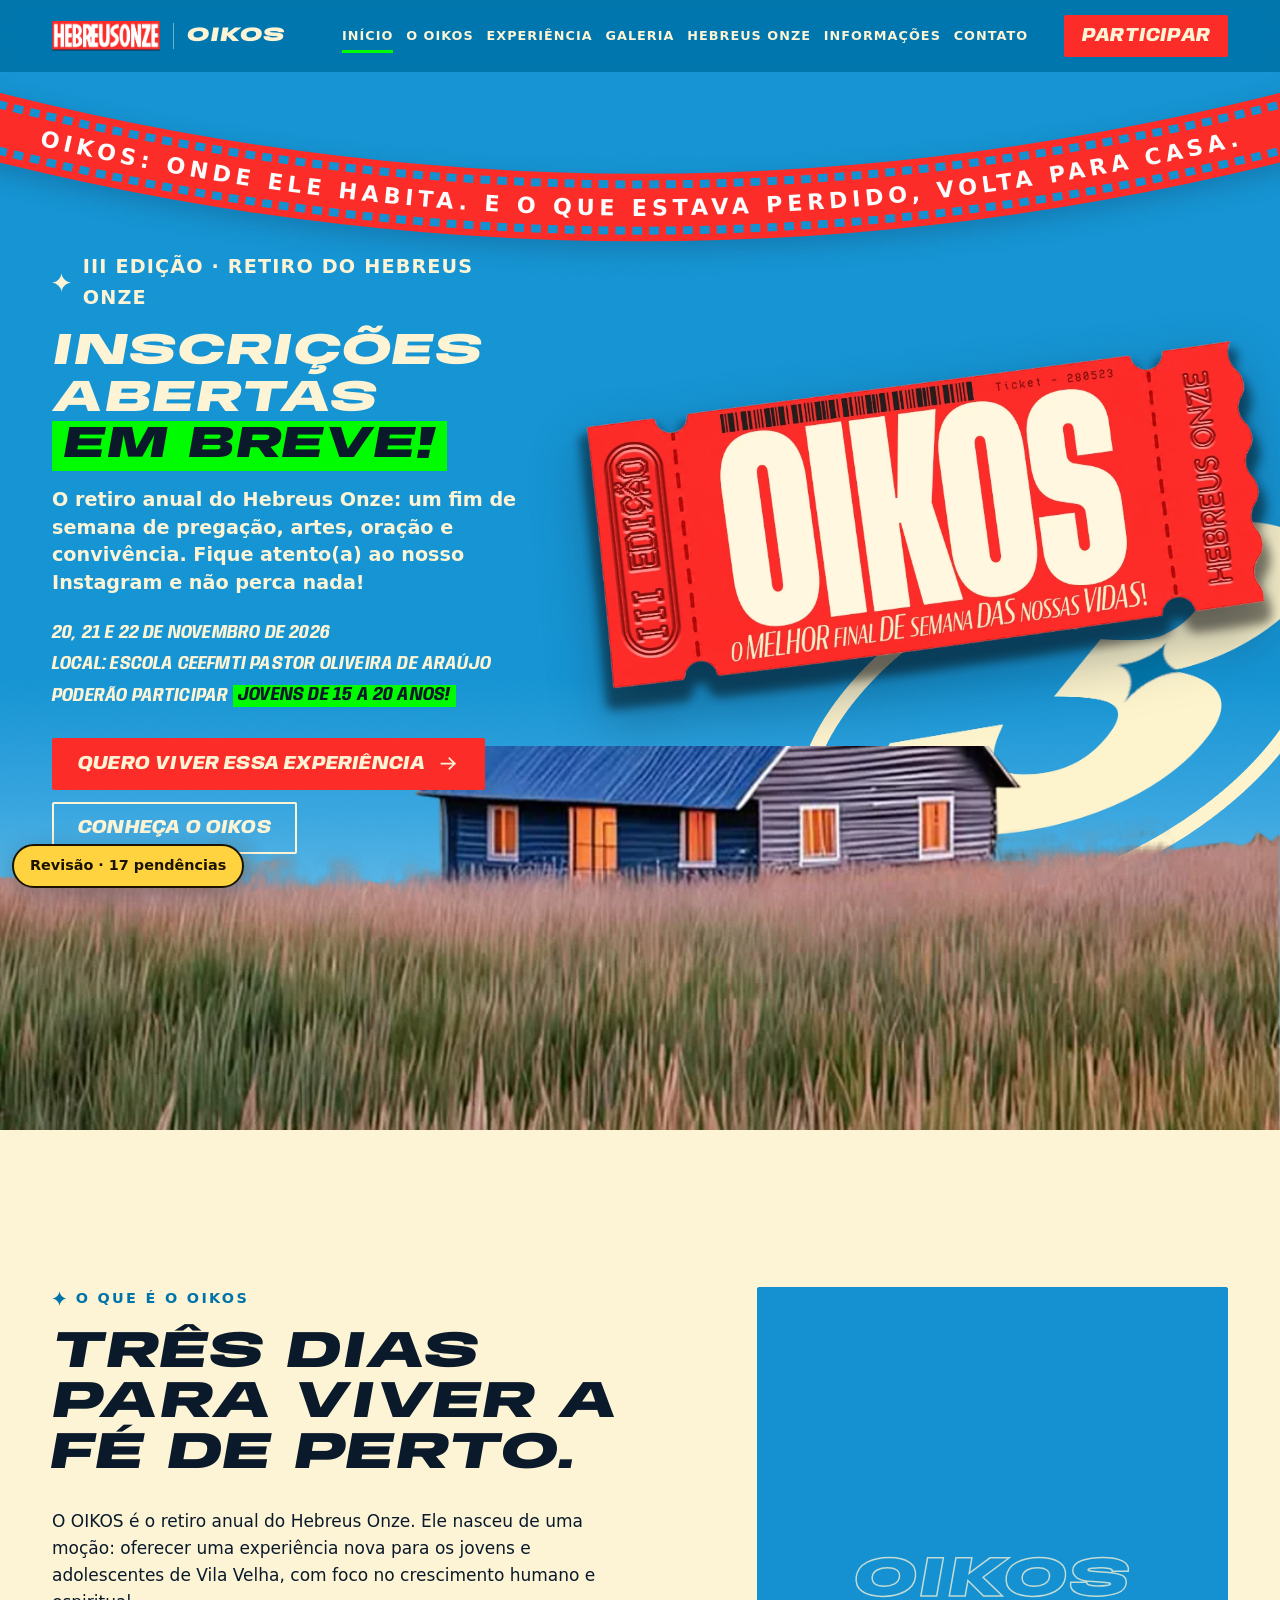
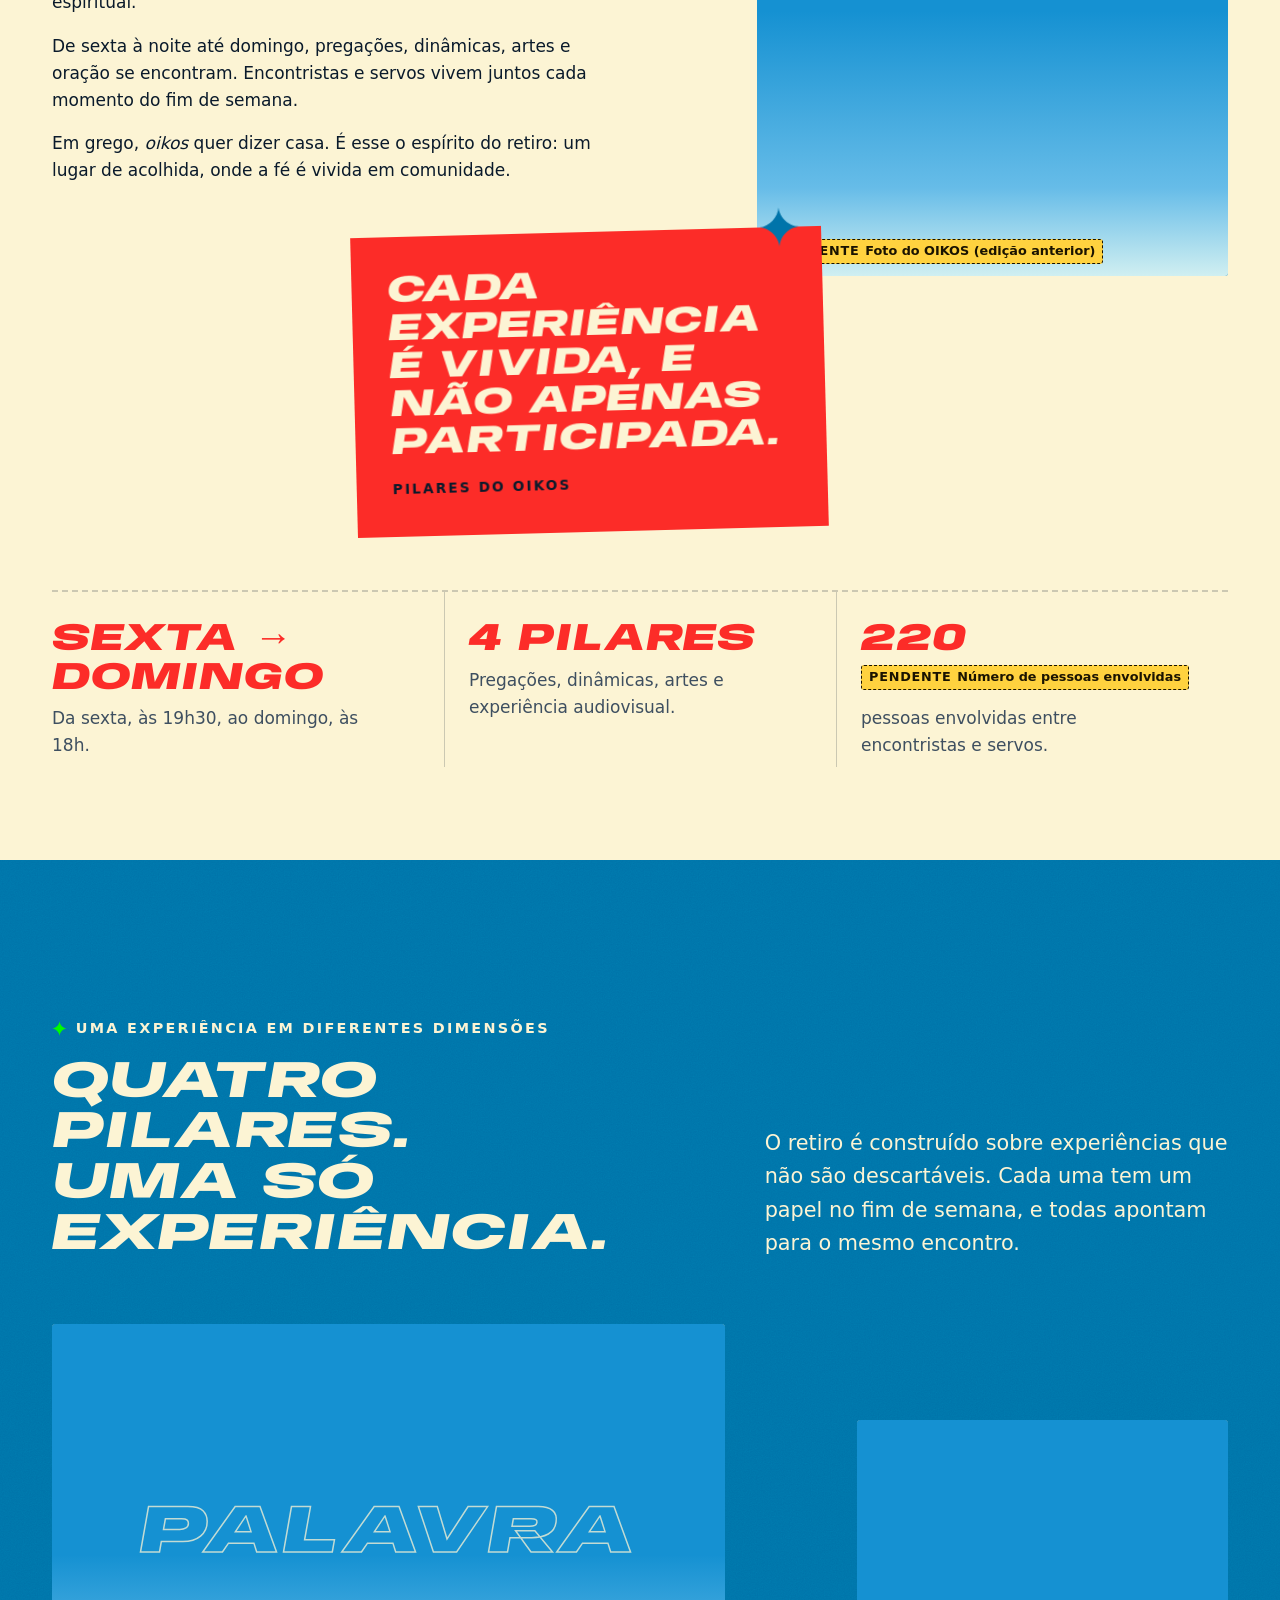
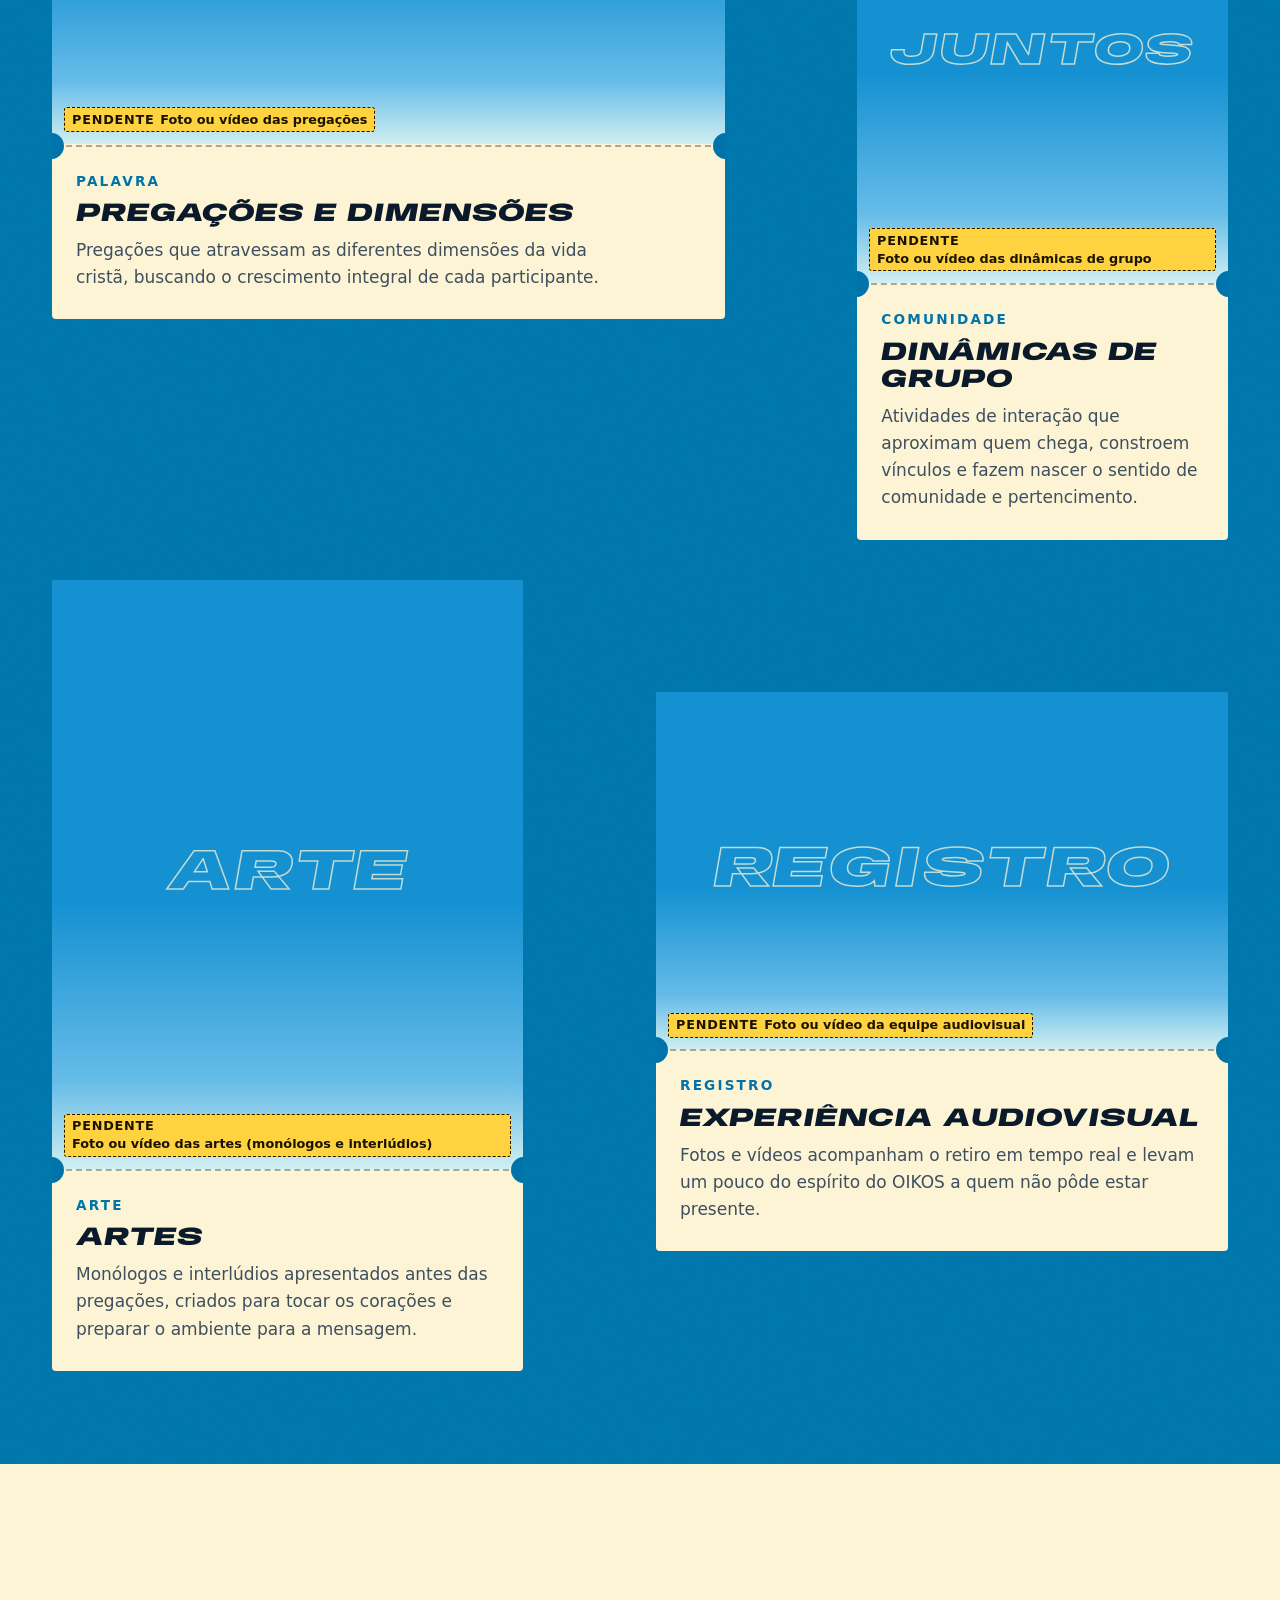
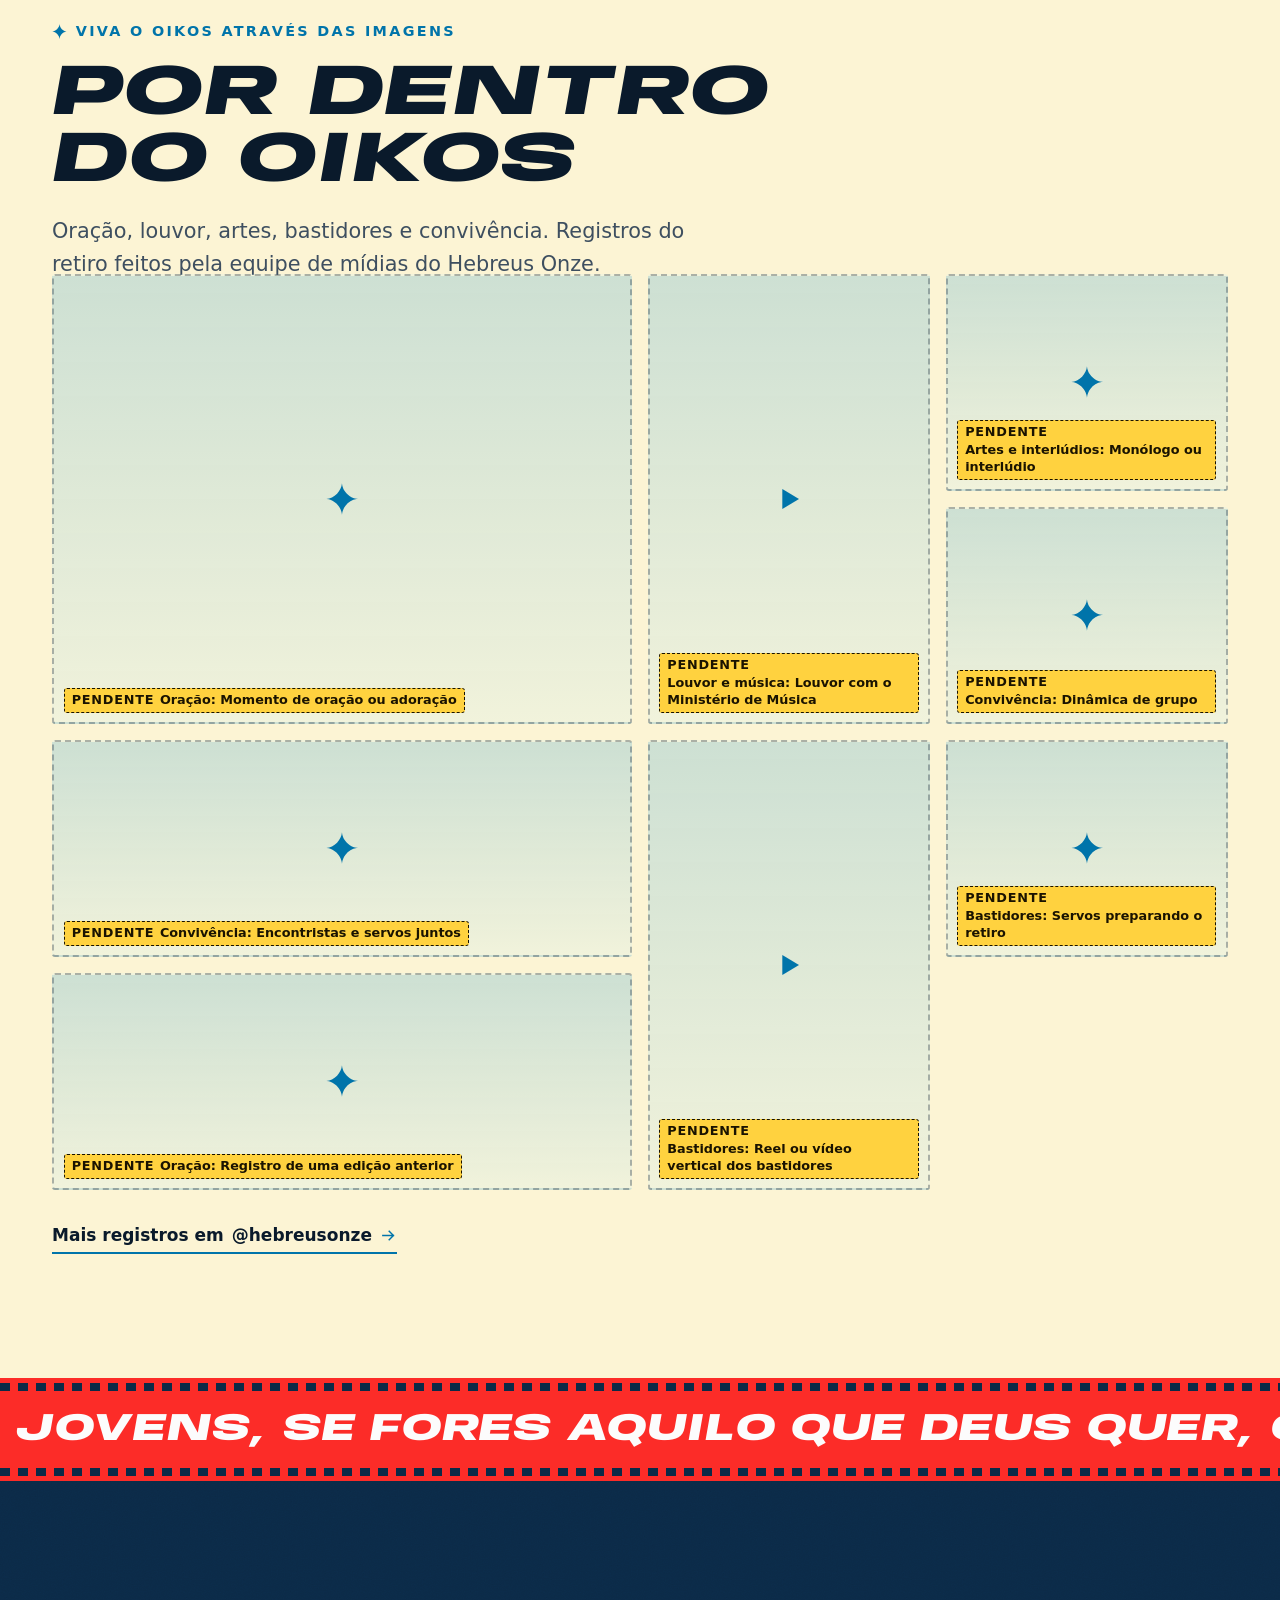
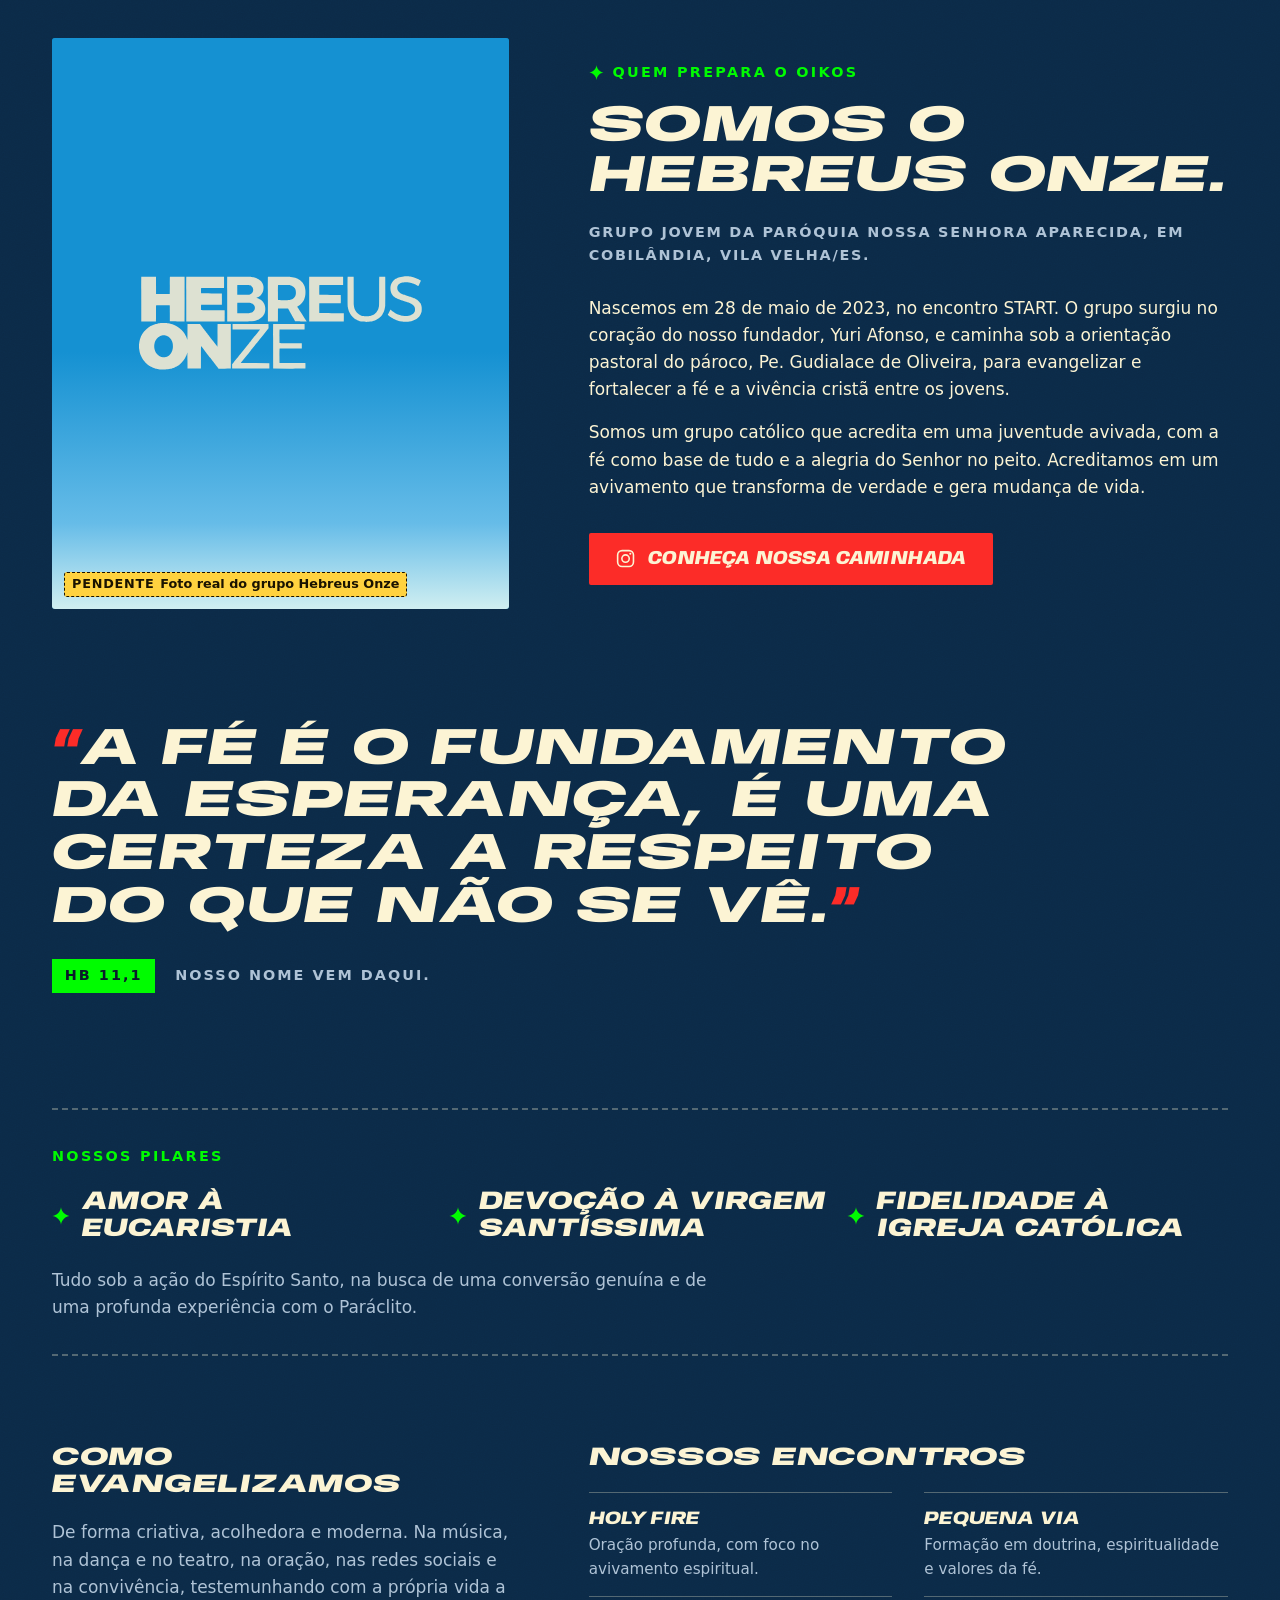
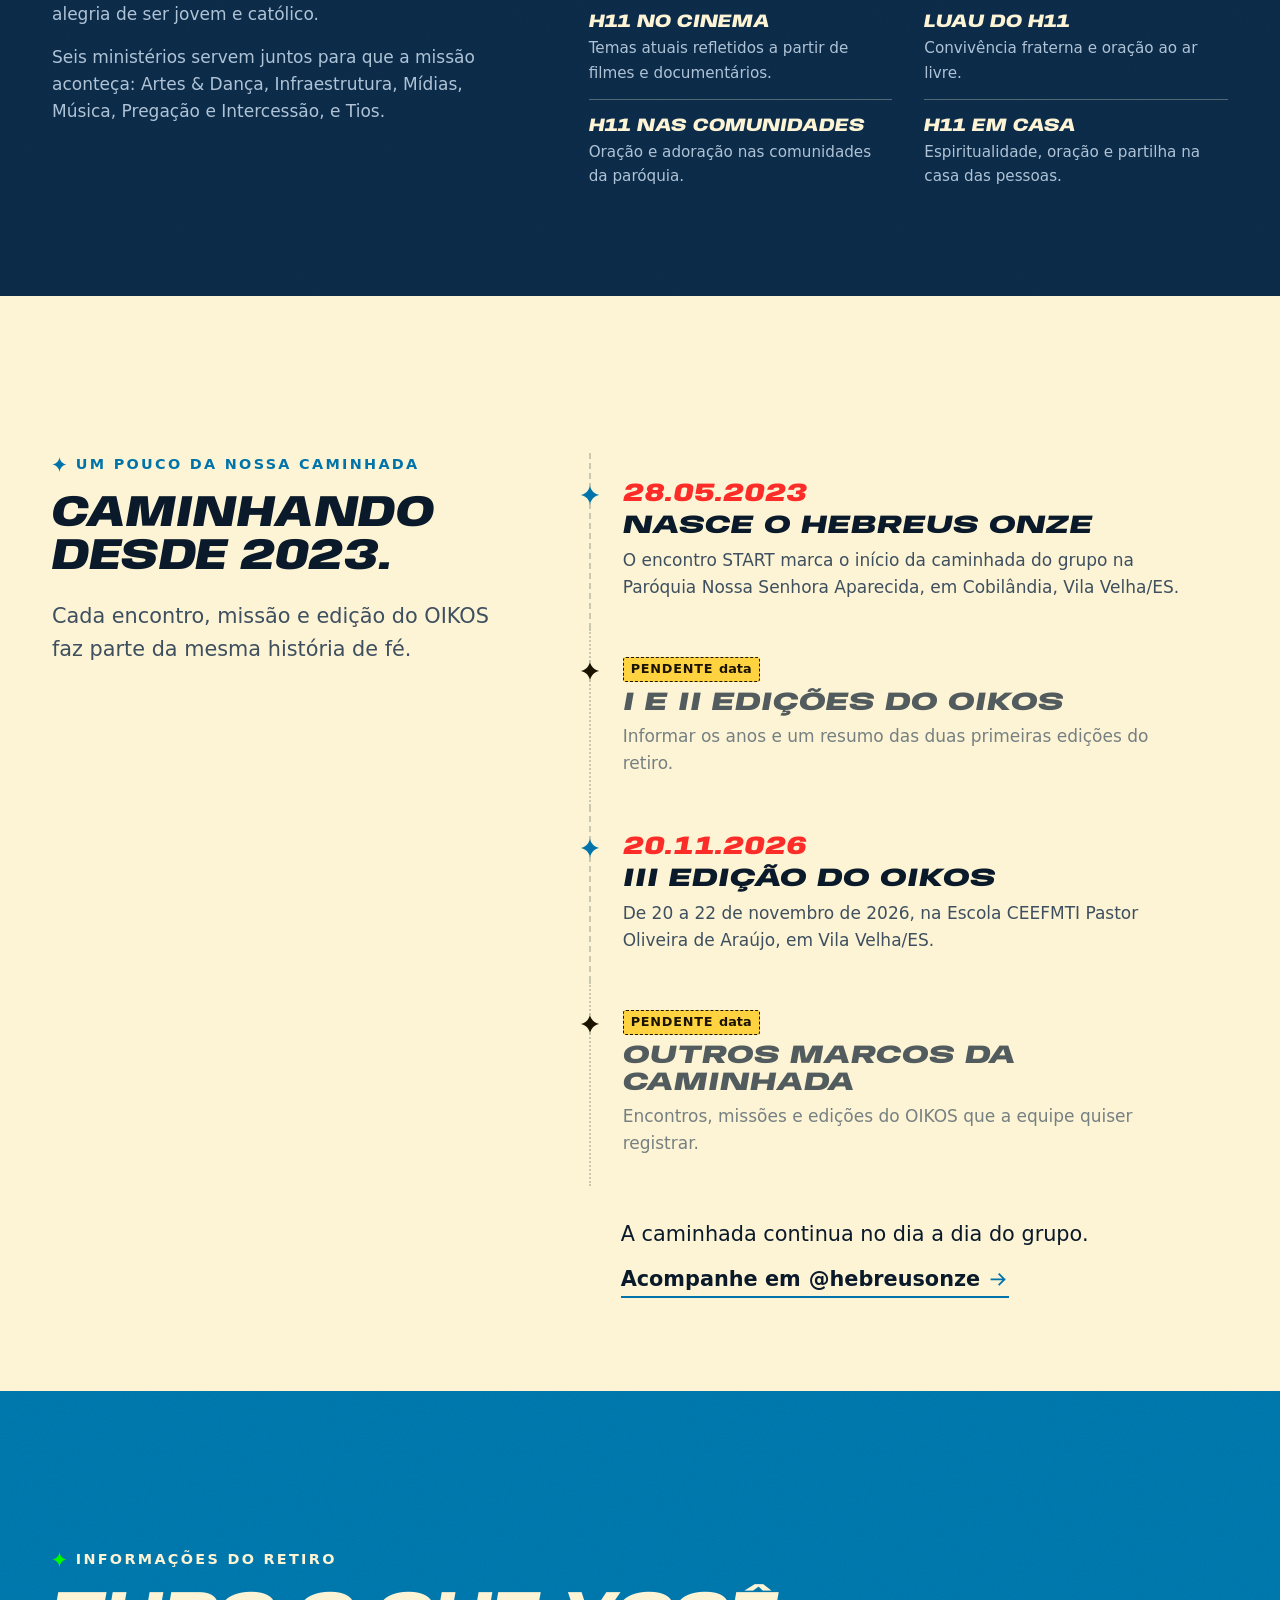
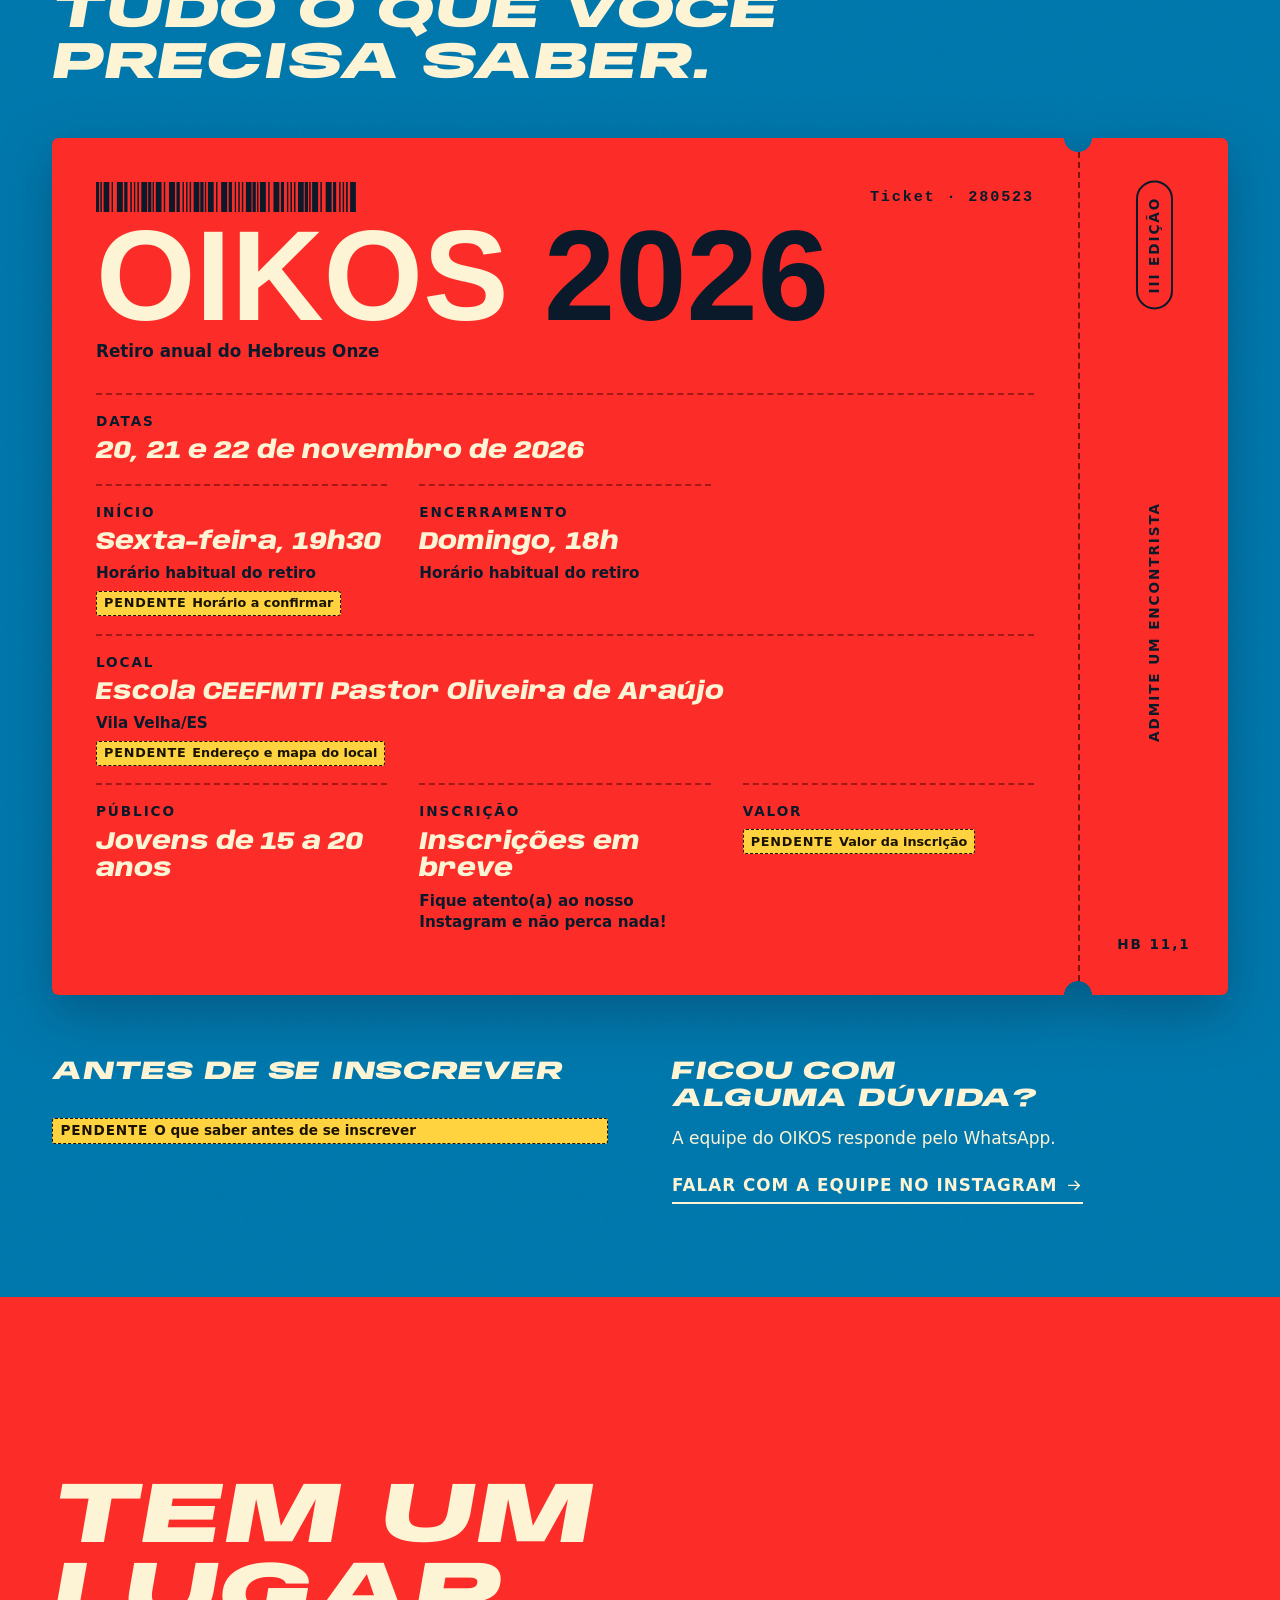
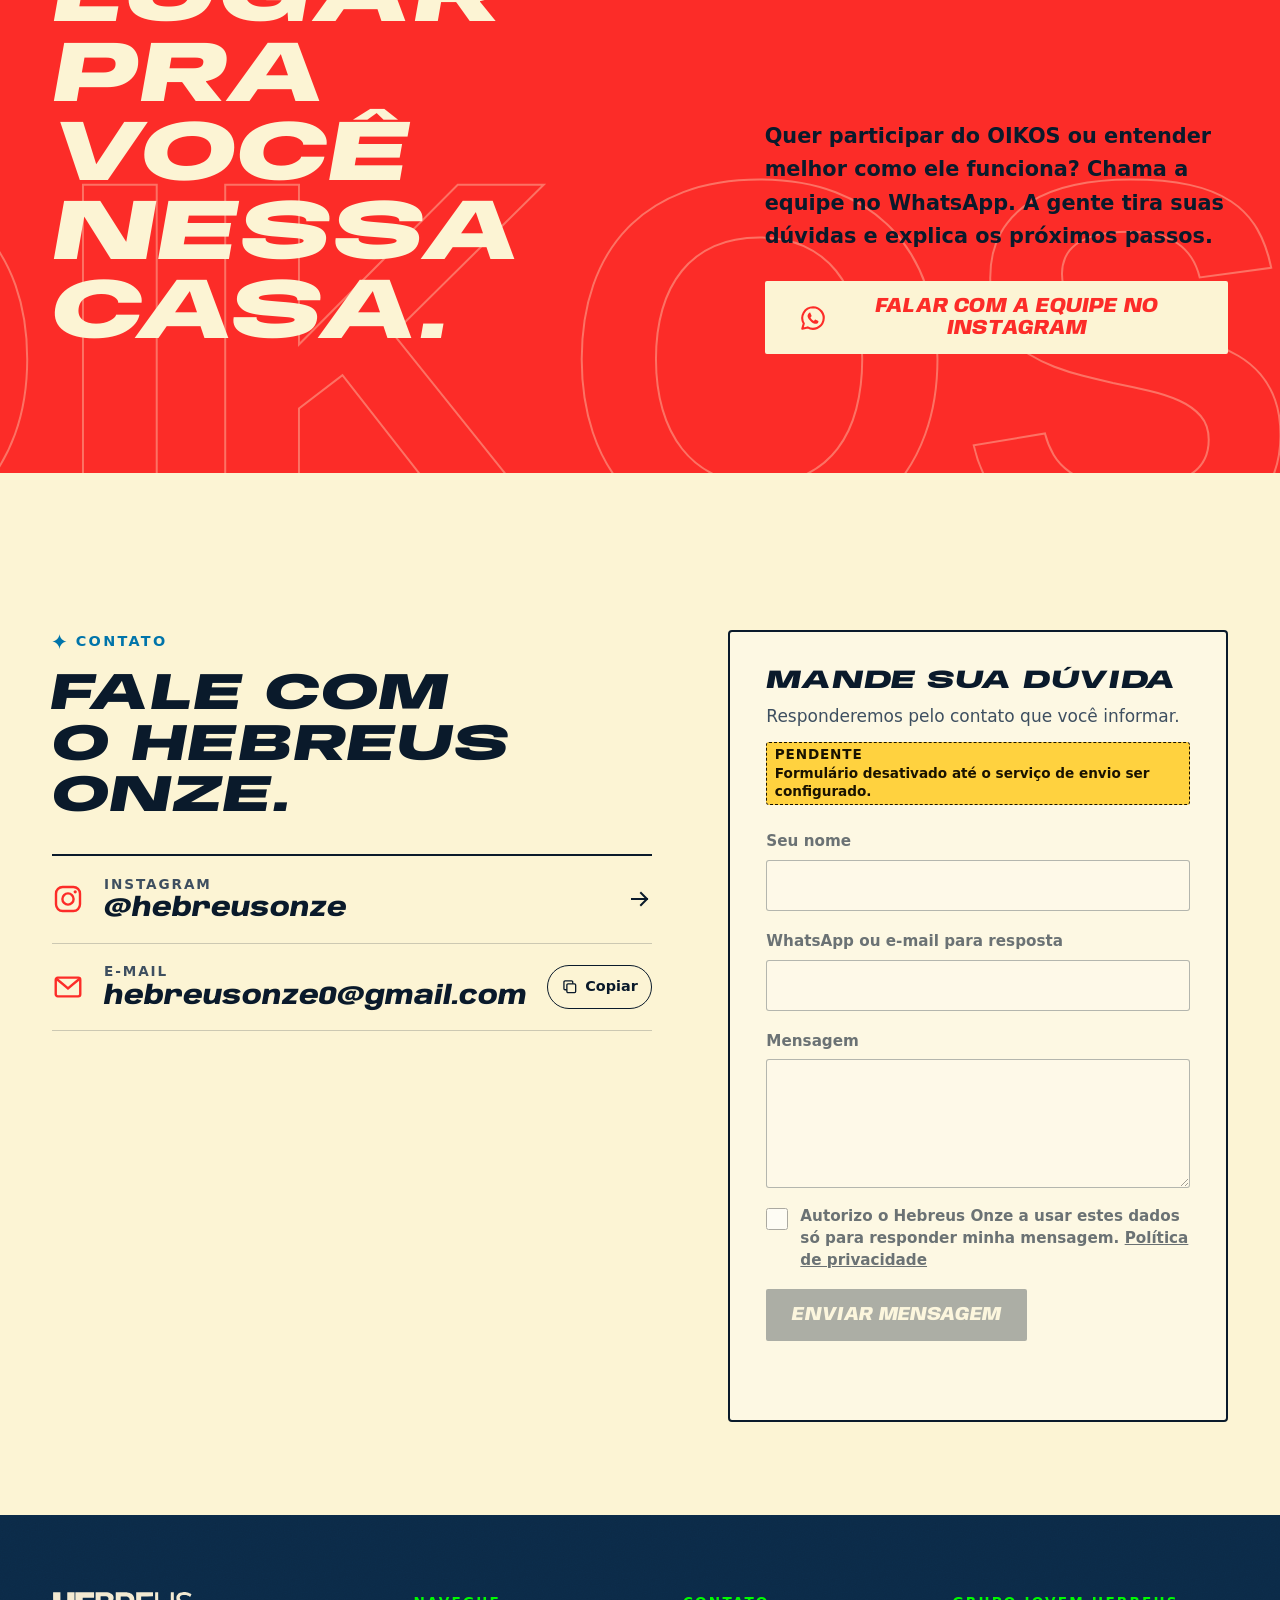
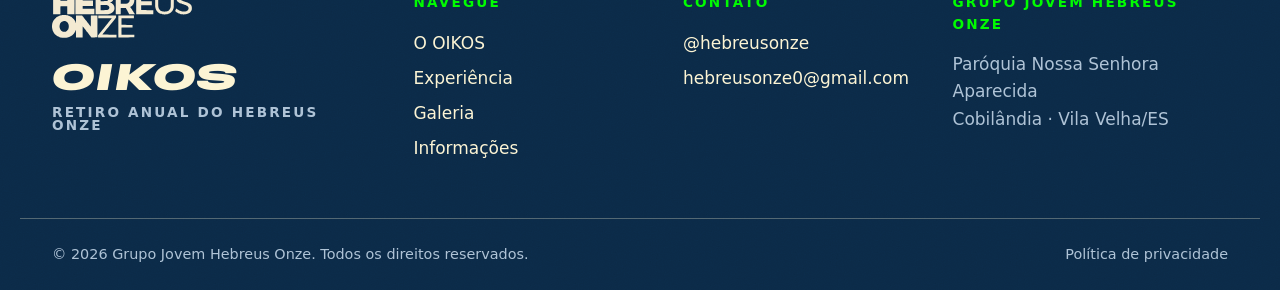
==== commit 1625908e: "Aplica as cores e informações do cartaz oficial do OIKOS Céu azul com a casa no campo, fita com o le" ====
--- a/index.html
+++ b/index.html
@@ -4,8 +4,8 @@
   <meta charset="utf-8">
   <meta name="viewport" content="width=device-width, initial-scale=1, viewport-fit=cover">
   <title>OIKOS | Retiro anual do Hebreus Onze · Vila Velha/ES</title>
-  <meta name="description" content="OIKOS é o retiro anual do Grupo Jovem Hebreus Onze, da Paróquia Nossa Senhora Aparecida, em Cobilândia, Vila Velha/ES. Pregação, artes, oração e convivência para jovens e adolescentes.">
-  <meta name="theme-color" content="#1A1212">
+  <meta name="description" content="OIKOS é o retiro anual do Grupo Jovem Hebreus Onze, da Paróquia Nossa Senhora Aparecida, em Cobilândia, Vila Velha/ES. Pregação, artes, oração e convivência para jovens de 15 a 20 anos.">
+  <meta name="theme-color" content="#0074AA">
   <meta name="referrer" content="strict-origin-when-cross-origin">
   <meta http-equiv="Content-Security-Policy" content="default-src 'self'; script-src 'self' 'sha256-qOhFsq0QMV2REqNwk5hGH5bZE9SkX6gt6yeyKdYPv+U='; style-src 'self'; img-src 'self' data: https:; media-src 'self' https:; font-src 'self'; frame-src https://www.instagram.com; connect-src 'self' https://formspree.io https://formsubmit.co https://api.web3forms.com; form-action 'self' https://formspree.io https://formsubmit.co https://api.web3forms.com; base-uri 'self'; object-src 'none'">
 
@@ -15,7 +15,7 @@
   <meta property="og:locale" content="pt_BR">
   <meta property="og:site_name" content="Hebreus Onze">
   <meta property="og:title" content="OIKOS · Retiro anual do Hebreus Onze">
-  <meta property="og:description" content="Uma casa para quem crê no que não vê. Pregação, artes, oração e convivência para jovens e adolescentes.">
+  <meta property="og:description" content="OIKOS: onde Ele habita. E o que estava perdido, volta para casa. III edição, 20 a 22 de novembro de 2026, em Vila Velha/ES.">
   <meta property="og:image" content="assets/img/social/oikos-compartilhamento.jpg">
   <meta property="og:image:width" content="1200">
   <meta property="og:image:height" content="630">
@@ -24,7 +24,7 @@
 
   <link rel="icon" href="assets/img/marca/favicon-32.png" sizes="32x32" type="image/png">
   <link rel="apple-touch-icon" href="assets/img/marca/apple-touch-icon.png">
-  <link rel="preload" href="assets/fonts/barlow-condensed-900-latin.woff2" as="font" type="font/woff2" crossorigin>
+  <link rel="preload" href="assets/fonts/anybody-var-italic-latin.woff2" as="font" type="font/woff2" crossorigin>
   <link rel="preload" href="assets/fonts/nunito-sans-400-800-latin.woff2" as="font" type="font/woff2" crossorigin>
   <link rel="stylesheet" href="css/estilo.css">
   <script>document.documentElement.classList.add("js")</script>
@@ -90,7 +90,7 @@
       </ul>
     </nav>
     <div class="topo__acoes">
-      <a class="btn btn--primario btn--pequeno topo__cta" href="#participar">Quero participar</a>
+      <a class="btn btn--primario btn--pequeno topo__cta" href="#participar">Participar</a>
       <button class="menu-botao" type="button" aria-expanded="false" aria-controls="menu-movel" data-menu-botao>
         <span class="menu-botao__linhas" aria-hidden="true"></span>
         <span class="sr-only">Abrir menu</span>
@@ -123,26 +123,27 @@
 
 <!-- ============================== 1 · HERO ============================== -->
 <section class="hero grao" id="inicio" aria-labelledby="hero-titulo">
-  <div class="hero__midia" data-hero-midia>
-    <div class="hero__luz" aria-hidden="true"></div>
-  </div>
+  <div class="hero__midia" data-hero-midia></div>
   <div class="hero__sombra" aria-hidden="true"></div>
+  <div class="hero__tres-grande" aria-hidden="true">
+    <img class="hero__anel" src="assets/img/oikos/circulo.png" width="1017" height="608" alt="">
+    <img class="hero__tres-img" src="assets/img/oikos/tres-brilho.webp" width="1016" height="731" alt="">
+  </div>
   <div class="hero__casa" aria-hidden="true">
     <img src="assets/img/oikos/casa.webp" width="1080" height="459" alt="">
   </div>
 
+  <div class="fita">
+    <svg class="fita__curva" viewBox="0 0 1440 180" aria-hidden="true" focusable="false">
+      <path id="fita-caminho" class="fita__faixa" d="M -40 30 Q 720 230 1480 30"/>
+      <path class="fita__furos" d="M -40 4 Q 720 204 1480 4"/>
+      <path class="fita__furos" d="M -40 56 Q 720 256 1480 56"/>
+      <text dy="9"><textPath href="#fita-caminho" startOffset="50%" text-anchor="middle" textLength="1360" lengthAdjust="spacing" data-lema-svg>OIKOS: ONDE ELE HABITA. E O QUE ESTAVA PERDIDO, VOLTA PARA CASA.</textPath></text>
+    </svg>
+    <p class="fita__texto" data-lema>OIKOS: onde Ele habita. E o que estava perdido, volta para casa.</p>
+  </div>
+
   <div class="wrap hero__grade">
-    <div class="hero__topo">
-      <p class="hero__assina">
-        <img src="assets/img/marca/hebreusonze-marvel.webp" width="1002" height="280" alt="Hebreus Onze">
-        <span>apresenta</span>
-      </p>
-      <p class="hero__verbete">
-        <span class="hero__verbete-termo" lang="el">οἶκος</span>
-        <span>do grego: casa, família, os que vivem sob o mesmo teto.</span>
-      </p>
-    </div>
-
     <div class="hero__centro">
       <h1 class="hero__bilhete" id="hero-titulo">
         <img src="assets/img/oikos/bilhete-oikos.webp" width="1051" height="562" fetchpriority="high"
@@ -153,21 +154,15 @@
       <div class="hero__texto">
         <p class="hero__edicao">
           <svg class="icone" aria-hidden="true"><use href="#i-brilho"/></svg>
-          <span><span data-numero-edicao>III Edição</span> · Retiro anual do Hebreus Onze</span>
+          <span><span data-numero-edicao>III Edição</span> · Retiro do Hebreus Onze</span>
         </p>
-        <p class="hero__frase" data-fase-frase>Uma <em>casa</em> para quem crê no que não vê.</p>
-        <p class="hero__sub" data-fase-subtitulo>O retiro anual do Hebreus Onze. Um fim de semana de pregação, artes, oração e convivência para jovens e adolescentes viverem a fé em comunidade.</p>
-        <dl class="hero__dados">
-          <div><dt>Quando</dt><dd data-campo="quando">A divulgar</dd></div>
-          <div><dt>Início</dt><dd data-campo="inicio">Sexta-feira, 19h30</dd></div>
-          <div><dt>Término</dt><dd data-campo="termino">Domingo, 18h</dd></div>
-        </dl>
-        <div class="contador" data-contador hidden>
-          <span class="contador__rotulo">Faltam</span>
-          <span class="contador__item"><b data-contador-dias>0</b> dias</span>
-          <span class="contador__item"><b data-contador-horas>0</b> h</span>
-          <span class="contador__item"><b data-contador-min>0</b> min</span>
-        </div>
+        <p class="hero__frase" data-fase-frase>Inscrições abertas <em>em breve!</em></p>
+        <p class="hero__sub" data-fase-subtitulo>O retiro anual do Hebreus Onze: um fim de semana de pregação, artes, oração e convivência. Fique atento(a) ao nosso Instagram e não perca nada!</p>
+        <ul class="hero__dados">
+          <li data-campo="quando">20, 21 e 22 de novembro de 2026</li>
+          <li data-hero-local>Local: <span data-campo="local-nome">Escola CEEFMTI Pastor Oliveira de Araújo</span></li>
+          <li data-hero-publico>Poderão participar <em data-campo="publico">jovens de 15 a 20 anos!</em></li>
+        </ul>
         <div class="hero__botoes">
           <a class="btn btn--primario" href="#participar" data-fase-botao>
             <span data-fase-botao-texto>Quero viver essa experiência</span>
@@ -230,7 +225,7 @@
 </section>
 
 <!-- ============================== 3 · EXPERIÊNCIA ============================== -->
-<section class="faixa faixa--noite grao experiencia" id="experiencia" aria-labelledby="exp-titulo">
+<section class="faixa faixa--azul grao experiencia" id="experiencia" aria-labelledby="exp-titulo">
   <div class="wrap">
     <header class="cabeca-sec cabeca-sec--dividida revela">
       <div>
@@ -331,7 +326,7 @@
 </div>
 
 <!-- ============================== 5 · HEBREUS ONZE ============================== -->
-<section class="faixa faixa--grafite grao h11" id="hebreus-onze" aria-labelledby="h11-titulo">
+<section class="faixa faixa--noite grao h11" id="hebreus-onze" aria-labelledby="h11-titulo">
   <div class="wrap">
     <div class="h11__abertura">
       <figure class="h11__foto revela">
@@ -426,14 +421,25 @@
 </section>
 
 <!-- ============================== 7 · INFORMAÇÕES ============================== -->
-<section class="faixa faixa--noite grao informacoes" id="informacoes" aria-labelledby="info-titulo">
+<section class="faixa faixa--azul grao informacoes" id="informacoes" aria-labelledby="info-titulo">
   <div class="wrap">
+    <div class="contagem revela" data-contagem hidden>
+      <p class="contagem__palavra" aria-hidden="true" data-contagem-faltam>Faltam</p>
+      <div class="contagem__bilhete" aria-hidden="true">
+        <img src="assets/img/oikos/bilhete-vazio.webp" width="1051" height="562" alt="">
+        <span class="contagem__numero" data-contador-dias></span>
+      </div>
+      <p class="contagem__palavra" aria-hidden="true" data-contagem-dias>dias</p>
+      <p class="sr-only" data-contagem-texto></p>
+    </div>
+
     <header class="cabeca-sec revela">
       <p class="sobrelinha"><svg class="icone" aria-hidden="true"><use href="#i-brilho"/></svg>Informações do retiro</p>
       <h2 class="titulo titulo--g" id="info-titulo">Tudo o que você precisa saber.</h2>
     </header>
 
     <article class="ingresso ingresso--info revela" aria-labelledby="info-nome">
+      <div class="ingresso__mascara">
       <div class="ingresso__corpo">
         <div class="ingresso__cabeca">
           <span class="ingresso__barras" aria-hidden="true"></span>
@@ -444,13 +450,14 @@
         <dl class="info-campos" data-info-campos>
           <div class="info-campo"><dt>Início</dt><dd>Sexta-feira, 19h30</dd></div>
           <div class="info-campo"><dt>Encerramento</dt><dd>Domingo, 18h</dd></div>
-          <div class="info-campo"><dt>Público</dt><dd>Jovens e adolescentes</dd></div>
+          <div class="info-campo"><dt>Público</dt><dd>Jovens de 15 a 20 anos</dd></div>
         </dl>
       </div>
       <div class="ingresso__canhoto">
         <span class="ingresso__edicao" data-numero-edicao>III Edição</span>
         <span class="ingresso__admite">Admite um encontrista</span>
         <span class="ingresso__ref">Hb 11,1</span>
+      </div>
       </div>
     </article>
 
--- a/css/estilo.css
+++ b/css/estilo.css
@@ -1,68 +1,70 @@
 /* =====================================================================
    OIKOS · HEBREUS ONZE — folha de estilo
    ---------------------------------------------------------------------
-   Conceito: o ingresso. A página é a entrada para uma casa (oikos).
-   Picotes, canhotos, números de série e o brilho de quatro pontas
-   costuram as seções. Noite (ink) e papel (creme) se alternam; o
-   vermelho aparece nos pontos de decisão.
-
-   CORES: os HEX marcados como "oficial" foram medidos nos arquivos da
-   identidade do OIKOS (bilhete, "3", círculo, losango, código de barras).
-   Os marcados como "derivado" são variações para contraste e estados.
+   Conceito: "OIKOS: onde Ele habita. E o que estava perdido, volta para
+   casa." O site é o céu azul do cartaz oficial, com a casa no campo, o
+   ingresso vermelho e a fita de filme com o lema. Seções em creme (papel)
+   e azul se alternam; o vermelho marca os pontos de decisão e o verde
+   destaca as informações-chave, como no cartaz.
+
+   CORES: os HEX marcados como "oficial" foram medidos no cartaz da
+   identidade visual (ID VISUAL) e nos arquivos do kit. Os "derivados"
+   existem para garantir contraste de leitura e estados de interação.
    ===================================================================== */
 
 /* ---------- Fontes (arquivos locais, licença SIL OFL) ----------
-   Substitutas web para Avenir Next Condensed (títulos) e Avenir Next
-   (textos). As fontes do kit (Avenir, Condor, Marvel) são comerciais ou
-   incompletas para a web; veja o README para usar versões licenciadas. */
-@font-face { font-family: "Barlow Condensed"; src: url("../assets/fonts/barlow-condensed-700-latin.woff2") format("woff2"); font-weight: 700; font-style: normal; font-display: swap; }
-@font-face { font-family: "Barlow Condensed"; src: url("../assets/fonts/barlow-condensed-800-latin.woff2") format("woff2"); font-weight: 800; font-style: normal; font-display: swap; }
-@font-face { font-family: "Barlow Condensed"; src: url("../assets/fonts/barlow-condensed-900-latin.woff2") format("woff2"); font-weight: 900; font-style: normal; font-display: swap; }
+   Anybody substitui a Condor Expanded Italic do cartaz (títulos) e
+   Nunito Sans substitui a Avenir Next (textos). As fontes do kit são
+   comerciais ou incompletas para a web; veja o README. */
+@font-face { font-family: "Anybody"; src: url("../assets/fonts/anybody-var-italic-latin.woff2") format("woff2"); font-weight: 100 900; font-stretch: 50% 150%; font-style: italic; font-display: swap; }
+@font-face { font-family: "Anybody"; src: url("../assets/fonts/anybody-var-normal-latin.woff2") format("woff2"); font-weight: 100 900; font-stretch: 50% 150%; font-style: normal; font-display: swap; }
 @font-face { font-family: "Nunito Sans"; src: url("../assets/fonts/nunito-sans-400-800-latin.woff2") format("woff2"); font-weight: 400 800; font-style: normal; font-display: swap; }
 @font-face { font-family: "Nunito Sans"; src: url("../assets/fonts/nunito-sans-400-italic-latin.woff2") format("woff2"); font-weight: 400; font-style: italic; font-display: swap; }
 
-/* Layout: seções em faixas de largura total, grade editorial de 12 colunas, o bilhete como componente-assinatura. */
+/* Layout: o céu do cartaz como abertura, faixas de largura total alternando papel e azul, grade editorial de 12 colunas, o ingresso como componente-assinatura. */
 :root {
   /* Cor */
-  --ink: #1A1212;              /* oficial (losango-brilho): fundos noturnos */
-  --ink-2: #221816;            /* derivado: superfícies sobre a noite */
-  --grafite: #241A19;          /* derivado: noite quente, eco do banner granulado */
-  --papel: #FDF3CC;            /* oficial ("3" e círculo): creme */
-  --papel-claro: #FEF7DE;      /* oficial (letras do bilhete) */
+  --ceu: #1591D2;              /* oficial: céu do cartaz */
+  --ceu-medio: #39A4DF;        /* oficial: céu perto do horizonte */
+  --ceu-claro: #66BCE8;        /* oficial */
+  --ceu-nevoa: #92D3ED;        /* oficial */
+  --ceu-horizonte: #D0EFF1;    /* oficial */
+  --azul: #0074AA;             /* oficial: brilho do "3"; fundo de seções com texto */
+  --azul-noite: #0B2A47;       /* derivado: Hebreus Onze e rodapé */
+  --tinta: #0A1A2B;            /* derivado: texto sobre creme e vermelho */
+  --vermelho: #FC2C28;         /* oficial: ingresso e fita */
+  --vermelho-escuro: #D81E1C;  /* derivado: hover de botões */
+  --vinho: #7F1110;            /* oficial: detalhes do ingresso */
+  --papel: #FCF4D4;            /* oficial: letras "FALTAM DIAS", "3" e círculo */
   --papel-2: #FFFBEC;          /* derivado: campos de formulário */
-  --vermelho: #FD2C2A;         /* oficial (bilhete) */
-  --vermelho-escuro: #D81E1C;  /* derivado: hover de botões */
-  --vinho: #7F1110;            /* oficial (detalhes do bilhete) */
-  --azul: #0074AA;             /* oficial (brilho do "3") */
-  --barras: #1E1E1E;           /* oficial (código de barras) */
+  --branco: #FCFCFC;           /* oficial: textos do cartaz */
+  --verde: #00FC00;            /* oficial: destaques ("EM BREVE!", "15 A 20 ANOS!") */
   --erro: #A3120F;             /* derivado: mensagens de erro sobre o creme */
-  --suave-noite: #BDB09A;      /* derivado: texto secundário sobre a noite */
-  --suave-papel: #5E4B45;      /* derivado: texto secundário sobre o creme */
-  --linha-noite: rgb(253 243 204 / .18);
-  --linha-papel: rgb(26 18 18 / .2);
+  --suave-papel: #3E4F60;      /* derivado: texto secundário sobre o creme */
+  --suave-noite: #AFC3D6;      /* derivado: texto secundário sobre o azul-noite */
+  --linha-papel: rgb(10 26 43 / .2);
+  --linha-clara: rgb(252 244 212 / .3);
   --pendente: #FFD23F;
   --pendente-tinta: #1A1300;
 
   /* Tipo */
-  --fonte-titulo: "Barlow Condensed", "Avenir Next Condensed", "Arial Narrow", "Roboto Condensed", sans-serif;
+  --fonte-titulo: "Anybody", "Archivo Black", "Arial Black", sans-serif;
   --fonte-texto: "Nunito Sans", "Avenir Next", Avenir, "Segoe UI", Roboto, system-ui, sans-serif;
-  --fonte-rotulo: "Barlow Condensed", "Avenir Next Condensed", "Arial Narrow", sans-serif;
   --fonte-ticket: "Courier New", ui-monospace, "SFMono-Regular", Menlo, monospace;
 
-  --passo--1: .875rem;
   --passo-0: 1.0625rem;
   --passo-1: clamp(1.125rem, 1.05rem + .35vw, 1.3rem);
-  --passo-2: clamp(1.5rem, 1.3rem + .9vw, 2.1rem);
-  --passo-3: clamp(1.9rem, 1.5rem + 2vw, 3.1rem);
-  --passo-4: clamp(2.6rem, 1.8rem + 3.6vw, 5rem);
-  --passo-5: clamp(3.4rem, 2rem + 7vw, 8.5rem);
+  --titulo-m: clamp(1.2rem, 1.05rem + .7vw, 1.65rem);
+  --titulo-g: clamp(1.75rem, 1.15rem + 2.6vw, 3.5rem);
+  --titulo-gg: clamp(2.1rem, 1.1rem + 4.2vw, 5.4rem);
+  --titulo-ggg: clamp(2.3rem, .9rem + 5.6vw, 6.6rem);
 
   /* Espaço e movimento */
   --largura: 1240px;
   --topo-h: 64px;
   --suave: cubic-bezier(.22, 1, .36, 1);
 }
-@media (min-width: 1100px) { :root { --topo-h: 76px; } }
+@media (min-width: 1100px) { :root { --topo-h: 72px; } }
 
 /* ---------- Base ---------- */
 *, *::before, *::after { box-sizing: border-box; }
@@ -75,12 +77,11 @@
 body {
   margin: 0;
   overflow-x: clip;
-  background: var(--ink);
-  color: var(--papel);
+  background: var(--papel);
+  color: var(--tinta);
   font-family: var(--fonte-texto);
   font-size: var(--passo-0);
   line-height: 1.6;
-  text-rendering: optimizeLegibility;
   -webkit-font-smoothing: antialiased;
 }
 img, video, svg, iframe { display: block; max-width: 100%; }
@@ -89,7 +90,7 @@
 p { margin: 0; }
 h1, h2, h3 { margin: 0; }
 button { font: inherit; }
-:focus-visible { outline: 3px solid var(--foco, var(--papel)); outline-offset: 3px; }
+:focus-visible { outline: 3px solid var(--foco, var(--tinta)); outline-offset: 3px; }
 .icone { width: 1em; height: 1em; flex: none; }
 .sprite { position: absolute; width: 0; height: 0; overflow: hidden; }
 .sr-only {
@@ -98,7 +99,7 @@
 }
 .pular {
   position: fixed; z-index: 100; top: calc(8px + env(safe-area-inset-top, 0px)); left: max(16px, env(safe-area-inset-left, 0px));
-  padding: .7rem 1rem; background: var(--papel); color: var(--ink); font-weight: 800;
+  padding: .7rem 1rem; background: var(--papel); color: var(--tinta); font-weight: 800;
   transform: translateY(-200%); transition: transform .2s;
 }
 .pular:focus { transform: none; }
@@ -117,64 +118,69 @@
   }
 }
 
-/* Grão: textura do banner oficial do grupo */
+/* Grão de papel escaneado, como no cartaz */
 .grao { position: relative; isolation: isolate; }
 .grao::after {
   content: "";
   position: absolute; inset: 0; z-index: -1;
   pointer-events: none;
-  opacity: .1;
+  opacity: .12;
   background-image: url("data:image/svg+xml,%3Csvg xmlns='http://www.w3.org/2000/svg' width='180' height='180'%3E%3Cfilter id='g'%3E%3CfeTurbulence type='fractalNoise' baseFrequency='.85' numOctaves='3' stitchTiles='stitch'/%3E%3CfeColorMatrix type='saturate' values='0'/%3E%3C/filter%3E%3Crect width='100%25' height='100%25' filter='url(%23g)'/%3E%3C/svg%3E");
   background-size: 180px;
-  mix-blend-mode: screen;
-}
-
-/* ---------- Faixas (contexto de cor de cada seção) ---------- */
+  mix-blend-mode: overlay;
+}
+
+/* ---------- Faixas: contexto de cor de cada seção ---------- */
 .faixa { position: relative; padding-block: clamp(4.5rem, 3rem + 6vw, 8.5rem); }
-.faixa--papel { background: var(--papel); color: var(--ink); --fundo: var(--papel); --texto: var(--ink); --texto-suave: var(--suave-papel); --linha: var(--linha-papel); --destaque: var(--vinho); --destaque-grande: var(--vermelho); --foco: var(--vinho); --sombra-btn: var(--ink); }
-.faixa--noite, .hero, .topo, .rodape, .menu-movel { --fundo: var(--ink); --texto: var(--papel); --texto-suave: var(--suave-noite); --linha: var(--linha-noite); --destaque: var(--vermelho); --destaque-grande: var(--vermelho); --foco: var(--papel); --sombra-btn: var(--papel); }
-.faixa--noite { background: var(--ink); color: var(--papel); }
-.faixa--grafite { background: var(--grafite); color: var(--papel); --fundo: var(--grafite); --texto: var(--papel); --texto-suave: var(--suave-noite); --linha: var(--linha-noite); --destaque: var(--vermelho); --destaque-grande: var(--vermelho); --foco: var(--papel); --sombra-btn: var(--papel); }
-.faixa--vermelha { background: var(--vermelho); color: var(--papel); --fundo: var(--vermelho); --texto: var(--papel); --texto-suave: var(--ink); --linha: rgb(26 18 18 / .35); --destaque: var(--ink); --destaque-grande: var(--papel); --foco: var(--papel); --sombra-btn: var(--ink); }
+.faixa--papel { background: var(--papel); color: var(--tinta); --fundo: var(--papel); --texto: var(--tinta); --texto-suave: var(--suave-papel); --linha: var(--linha-papel); --destaque: var(--azul); --destaque-grande: var(--vermelho); --icone: var(--azul); --foco: var(--azul); --sombra-btn: var(--tinta); }
+.faixa--azul, .topo { background: var(--azul); color: var(--papel); --fundo: var(--azul); --texto: var(--papel); --texto-suave: var(--papel); --linha: var(--linha-clara); --destaque: var(--papel); --destaque-grande: var(--papel); --icone: var(--verde); --foco: var(--papel); --sombra-btn: var(--tinta); }
+.faixa--noite, .rodape, .menu-movel { background: var(--azul-noite); color: var(--papel); --fundo: var(--azul-noite); --texto: var(--papel); --texto-suave: var(--suave-noite); --linha: var(--linha-clara); --destaque: var(--verde); --destaque-grande: var(--vermelho); --icone: var(--verde); --foco: var(--papel); --sombra-btn: var(--papel); }
+.faixa--vermelha { background: var(--vermelho); color: var(--papel); --fundo: var(--vermelho); --texto: var(--papel); --texto-suave: var(--tinta); --linha: rgb(10 26 43 / .35); --destaque: var(--tinta); --destaque-grande: var(--papel); --icone: var(--tinta); --foco: var(--tinta); --sombra-btn: var(--tinta); }
+.hero { --fundo: var(--ceu); --texto: var(--papel); --destaque: var(--papel); --icone: var(--papel); --foco: var(--papel); --sombra-btn: var(--tinta); }
 
 /* ---------- Tipografia ---------- */
 .titulo {
   font-family: var(--fonte-titulo);
+  font-style: italic;
+  font-stretch: 150%;
+  font-weight: 850;
+  text-transform: uppercase;
+  line-height: .98;
+  letter-spacing: -.01em;
+  text-wrap: balance;
+  overflow-wrap: break-word;
+}
+.titulo--m { font-size: var(--titulo-m); line-height: 1.05; }
+.titulo--g { font-size: var(--titulo-g); }
+.titulo--gg { font-size: var(--titulo-gg); line-height: .94; }
+.titulo--ggg { font-size: var(--titulo-ggg); line-height: .92; }
+.rotulo, .sobrelinha {
+  font-family: var(--fonte-texto);
   font-weight: 800;
-  text-transform: uppercase;
-  line-height: .92;
-  letter-spacing: -.005em;
-  text-wrap: balance;
-}
-.titulo--m { font-size: var(--passo-2); line-height: 1; }
-.titulo--g { font-size: var(--passo-4); }
-.titulo--gg { font-size: var(--passo-5); line-height: .86; }
-.titulo--ggg { font-size: clamp(3.3rem, 1.4rem + 8vw, 9.5rem); line-height: .86; }
-
-.sobrelinha {
-  display: inline-flex; align-items: center; gap: .6em;
-  margin-bottom: 1.1rem;
-  font-family: var(--fonte-rotulo);
-  font-weight: 700;
-  font-size: 1.05rem;
+  font-size: .9rem;
   letter-spacing: .16em;
   text-transform: uppercase;
-  color: var(--destaque);
-}
-.sobrelinha .icone { width: .85em; height: .85em; color: var(--azul); }
+}
+.sobrelinha { display: inline-flex; align-items: center; gap: .6em; margin-bottom: 1.1rem; color: var(--destaque); }
+.sobrelinha .icone { width: 1.05em; height: 1.05em; color: var(--icone); }
 .prosa { display: grid; gap: 1rem; max-width: 60ch; }
 .prosa em { font-style: italic; }
-.legenda {
-  margin-top: .75rem;
-  font-family: var(--fonte-rotulo); font-weight: 700; font-size: .95rem;
-  letter-spacing: .14em; text-transform: uppercase; color: var(--texto-suave);
-}
-
-.cabeca-sec { display: grid; gap: 0; max-width: 62rem; }
-.cabeca-sec__intro { margin-top: 1.25rem; max-width: 48ch; font-size: var(--passo-1); color: var(--texto-suave); }
+.legenda { margin-top: .75rem; font-size: .9rem; font-weight: 700; color: var(--texto-suave); }
+
+.cabeca-sec { display: grid; max-width: 62rem; }
+.cabeca-sec__intro { margin-top: 1.25rem; max-width: 50ch; font-size: var(--passo-1); color: var(--texto-suave); }
 @media (min-width: 1000px) {
   .cabeca-sec--dividida { max-width: none; grid-template-columns: minmax(0, 7fr) minmax(0, 5fr); gap: 4rem; align-items: end; }
   .cabeca-sec--dividida .cabeca-sec__intro { margin-top: 0; }
+}
+/* Destaque verde do cartaz: marca-texto com tinta escura (legível sobre o azul) */
+.marca-verde, .hero__frase em, .hero__dados em {
+  padding: .02em .28em .06em;
+  background: var(--verde);
+  color: var(--tinta);
+  font-style: inherit;
+  -webkit-box-decoration-break: clone;
+          box-decoration-break: clone;
 }
 
 /* ---------- Botões ---------- */
@@ -190,17 +196,19 @@
   background: var(--btn-fundo);
   color: var(--btn-texto);
   font-family: var(--fonte-titulo);
-  font-weight: 700;
+  font-style: italic;
+  font-stretch: 105%;
+  font-weight: 800;
   font-size: 1.2rem;
   line-height: 1.05;
-  letter-spacing: .06em;
+  letter-spacing: .01em;
   text-transform: uppercase;
   text-decoration: none;
   text-align: center;
   cursor: pointer;
   transition: transform .3s var(--suave), box-shadow .3s var(--suave), background-color .2s, color .2s, border-color .2s;
 }
-.btn:hover { transform: translate(-3px, -3px); box-shadow: 3px 3px 0 0 var(--sombra-btn, var(--ink)); }
+.btn:hover { transform: translate(-3px, -3px); box-shadow: 3px 3px 0 0 var(--sombra-btn, var(--tinta)); }
 .btn:active { transform: none; box-shadow: none; }
 .btn .icone { width: 1.1em; height: 1.1em; transition: transform .3s var(--suave); }
 .btn:hover .icone { transform: translateX(2px); }
@@ -208,19 +216,18 @@
 .btn--contorno { --btn-fundo: transparent; --btn-texto: var(--texto); border-color: currentColor; }
 .btn--contorno:hover { background: var(--texto); color: var(--fundo); border-color: var(--texto); }
 .btn--papel { --btn-fundo: var(--papel); --btn-texto: var(--vermelho); }
-.btn--papel:hover { --btn-fundo: var(--ink); --btn-texto: var(--papel); }
-.btn--escuro { --btn-fundo: var(--ink); --btn-texto: var(--papel); --sombra-btn: var(--vermelho); }
-.faixa--vermelha .btn--papel:hover { --sombra-btn: var(--papel); }
-.btn--pequeno { min-height: 2.6rem; padding: .45rem 1rem; font-size: 1.2rem; }
-.btn--grande { min-height: 4rem; padding-inline: 2rem; font-size: 1.35rem; }
-.btn[disabled], .btn[aria-disabled="true"] { opacity: .55; cursor: not-allowed; transform: none; box-shadow: none; }
+.btn--papel:hover { --btn-fundo: var(--tinta); --btn-texto: var(--papel); --sombra-btn: var(--papel); }
+.btn--escuro { --btn-fundo: var(--tinta); --btn-texto: var(--papel); --sombra-btn: var(--vermelho); }
+.btn--pequeno { min-height: 2.6rem; padding: .45rem 1rem; white-space: nowrap; }
+.btn--grande { min-height: 4rem; padding-inline: 2rem; font-size: 1.3rem; }
+.btn[disabled] { opacity: .55; cursor: not-allowed; transform: none; box-shadow: none; }
 
 .link-seta {
   display: inline-flex; align-items: center; gap: .5em;
   padding-bottom: .2rem;
   border-bottom: 2px solid currentColor;
-  font-family: var(--fonte-titulo); font-weight: 700; font-size: 1.25rem;
-  letter-spacing: .04em; text-transform: uppercase; text-decoration: none;
+  font-weight: 800; font-size: 1.05rem;
+  letter-spacing: .06em; text-transform: uppercase; text-decoration: none;
   color: var(--destaque);
 }
 .link-seta .icone { transition: transform .3s var(--suave); }
@@ -236,13 +243,8 @@
   background: var(--pendente);
   color: var(--pendente-tinta);
   font-family: var(--fonte-texto);
-  font-size: .8rem;
-  font-weight: 700;
-  font-style: normal;
-  line-height: 1.3;
-  letter-spacing: 0;
-  text-transform: none;
-  text-align: left;
+  font-size: .8rem; font-weight: 700; font-style: normal; font-stretch: 100%;
+  line-height: 1.3; letter-spacing: 0; text-transform: none; text-align: left;
   vertical-align: middle;
 }
 .pend::before { content: "PENDENTE"; font-weight: 900; letter-spacing: .06em; }
@@ -253,50 +255,42 @@
 .topo {
   position: fixed; inset: 0 0 auto; z-index: 40;
   padding-top: env(safe-area-inset-top, 0px);
-  color: var(--papel);
-}
-.topo::before {
-  content: ""; position: absolute; inset: 0; z-index: -1;
-  background: rgb(26 18 18 / .9);
+  background: rgb(0 116 170 / .94);
   -webkit-backdrop-filter: blur(12px) saturate(1.2);
   backdrop-filter: blur(12px) saturate(1.2);
-  border-bottom: 1px solid var(--linha-noite);
-  opacity: 0;
-  transition: opacity .35s;
-}
-.topo.is-solido::before, .menu-aberto .topo::before { opacity: 1; }
+  transition: box-shadow .3s;
+}
+.topo.is-solido { box-shadow: 0 8px 24px rgb(10 26 43 / .25); }
 .topo__barra { display: flex; align-items: center; gap: 1rem; height: var(--topo-h); }
 .marca { display: flex; align-items: center; gap: .8rem; text-decoration: none; color: var(--papel); }
 .marca__h11 { width: 96px; height: auto; }
-.marca__div { width: 1px; height: 26px; background: rgb(253 243 204 / .35); }
-.marca__oikos { font-family: var(--fonte-titulo); font-weight: 900; font-size: 1.5rem; letter-spacing: .07em; line-height: 1; }
+.marca__div { width: 1px; height: 26px; background: rgb(252 244 212 / .45); }
+.marca__oikos { font-family: var(--fonte-titulo); font-style: italic; font-stretch: 150%; font-weight: 900; font-size: 1.25rem; line-height: 1; white-space: nowrap; }
 .nav { display: none; margin-left: auto; }
-.nav__lista { display: flex; gap: clamp(1rem, 1.5vw, 1.6rem); margin: 0; padding: 0; list-style: none; }
+.nav__lista { display: flex; gap: clamp(.7rem, 1vw, 1.2rem); margin: 0; padding: 0; list-style: none; }
 .nav a {
   position: relative; display: block; padding-block: .4rem;
-  font-family: var(--fonte-rotulo); font-weight: 700; font-size: 1.05rem;
-  letter-spacing: .12em; text-transform: uppercase; text-decoration: none;
-  color: rgb(253 243 204 / .82);
-  transition: color .2s;
+  font-weight: 800; font-size: .8rem; letter-spacing: .08em; text-transform: uppercase; text-decoration: none;
+  white-space: nowrap;
+  color: var(--papel);
 }
 .nav a::after {
-  content: ""; position: absolute; left: 0; right: 0; bottom: 0; height: 2px;
-  background: var(--vermelho);
+  content: ""; position: absolute; left: 0; right: 0; bottom: 0; height: 3px;
+  background: var(--verde);
   transform: scaleX(0); transform-origin: left; transition: transform .35s var(--suave);
 }
-.nav a:hover, .nav a[aria-current="true"] { color: var(--papel); }
 .nav a:hover::after, .nav a[aria-current="true"]::after { transform: scaleX(1); }
 .topo__acoes { display: flex; align-items: center; gap: .5rem; margin-left: auto; }
 .topo__cta { display: none; }
 .menu-botao {
   position: relative; display: grid; place-items: center;
   width: 44px; height: 44px; padding: 0;
-  border: 1.5px solid rgb(253 243 204 / .4); border-radius: 50%;
+  border: 1.5px solid rgb(252 244 212 / .6); border-radius: 50%;
   background: transparent; color: var(--papel); cursor: pointer;
 }
 .menu-botao__linhas, .menu-botao__linhas::before, .menu-botao__linhas::after {
   display: block; width: 18px; height: 2px; background: currentColor;
-  transition: transform .3s var(--suave), opacity .2s;
+  transition: transform .3s var(--suave);
 }
 .menu-botao__linhas { position: relative; background: transparent; }
 .menu-botao__linhas::before, .menu-botao__linhas::after { content: ""; position: absolute; left: 0; }
@@ -305,15 +299,15 @@
 .menu-botao[aria-expanded="true"] .menu-botao__linhas::before { transform: translateY(4px) rotate(45deg); }
 .menu-botao[aria-expanded="true"] .menu-botao__linhas::after { transform: translateY(-4px) rotate(-45deg); }
 @media (min-width: 560px) { .topo__cta { display: inline-flex; } }
-@media (min-width: 1100px) {
+@media (min-width: 1240px) {
   .nav { display: block; }
-  .topo__acoes { margin-left: 1.5rem; }
+  .topo__acoes { margin-left: 1.25rem; }
   .menu-botao { display: none; }
   .marca__h11 { width: 108px; }
 }
-
 .aviso { background: var(--vinho); color: var(--papel); font-size: .95rem; }
 .aviso__wrap { display: flex; align-items: center; gap: .75rem; min-height: 40px; padding-block: .4rem; }
+.aviso__wrap .icone { color: var(--verde); }
 .aviso__texto { font-weight: 700; }
 .aviso__link { margin-left: auto; font-weight: 800; white-space: nowrap; }
 
@@ -323,102 +317,114 @@
   display: flex; flex-direction: column; justify-content: space-between; gap: 2rem;
   padding: calc(var(--topo-h) + env(safe-area-inset-top, 0px) + 1.5rem) max(16px, env(safe-area-inset-right, 0px)) calc(1.5rem + env(safe-area-inset-bottom, 0px)) max(16px, env(safe-area-inset-left, 0px));
   overflow-y: auto;
-  background: var(--ink); color: var(--papel);
   opacity: 0; transform: translateY(-12px);
   transition: opacity .3s var(--suave), transform .4s var(--suave);
 }
 .menu-movel.is-aberto { opacity: 1; transform: none; }
 .menu-movel__lista { margin: 0; padding: 0; list-style: none; display: grid; }
 .menu-movel__lista a {
-  display: block; padding-block: .35rem;
-  border-bottom: 1px solid var(--linha-noite);
-  font-family: var(--fonte-titulo); font-weight: 800; font-size: clamp(2rem, 9vw, 3.2rem);
-  line-height: 1.05; text-transform: uppercase; text-decoration: none;
-}
-.menu-movel__lista a:hover, .menu-movel__lista a[aria-current="true"] { color: var(--vermelho); }
+  display: block; padding-block: .5rem;
+  border-bottom: 1px solid var(--linha-clara);
+  font-family: var(--fonte-titulo); font-style: italic; font-stretch: 150%; font-weight: 850;
+  font-size: clamp(1.5rem, 6.5vw, 2.4rem); line-height: 1.1;
+  text-transform: uppercase; text-decoration: none;
+}
+.menu-movel__lista a:hover, .menu-movel__lista a[aria-current="true"] { color: var(--verde); }
 .menu-movel__rodape { display: grid; gap: 1rem; }
 .menu-movel__social { display: inline-flex; align-items: center; gap: .6rem; font-weight: 700; text-decoration: none; }
 .menu-movel__social .icone { width: 1.4rem; height: 1.4rem; }
 .menu-aberto { overflow: hidden; }
 
-/* ---------- 1 · Hero ---------- */
+/* ---------- 1 · Hero: o céu do cartaz ---------- */
 .hero {
-  --casa-h: clamp(190px, 29vw, 430px);
+  --casa-h: clamp(210px, 30vw, 440px);
   position: relative; isolation: isolate; overflow: hidden;
   display: flex; flex-direction: column;
-  padding-top: calc(var(--topo-h) + env(safe-area-inset-top, 0px) + clamp(1.25rem, 3vw, 2rem));
-  padding-bottom: calc(var(--casa-h) * .6);
-  background: var(--ink); color: var(--papel);
-}
-@media (min-width: 1000px) and (min-height: 700px) { .hero { min-height: min(100svh, 1080px); } }
+  padding-top: calc(var(--topo-h) + env(safe-area-inset-top, 0px));
+  padding-bottom: calc(var(--casa-h) * .72);
+  background: linear-gradient(180deg, var(--ceu) 0%, var(--ceu) 60%, var(--ceu-medio) 72%, var(--ceu-claro) 82%, var(--ceu-nevoa) 91%, var(--ceu-horizonte) 100%);
+  color: var(--papel);
+}
 .hero__midia { position: absolute; inset: 0; z-index: -4; }
 .hero__midia > video, .hero__midia > img { position: absolute; inset: 0; width: 100%; height: 100%; object-fit: cover; }
-.hero__luz {
-  position: absolute; inset: 0;
-  background:
-    radial-gradient(48% 52% at 74% 30%, rgb(253 44 42 / .3), rgb(253 44 42 / 0) 70%),
-    radial-gradient(32% 40% at 8% 18%, rgb(0 116 170 / .22), rgb(0 116 170 / 0) 70%);
-}
-.hero__sombra { display: none; position: absolute; inset: 0; z-index: -3; background: linear-gradient(180deg, rgb(26 18 18 / .6) 0%, rgb(26 18 18 / .3) 35%, rgb(26 18 18 / .85) 80%, var(--ink) 100%); }
-.hero__casa { position: absolute; z-index: -2; left: 0; right: 0; bottom: 0; height: var(--casa-h); pointer-events: none; }
-.hero__casa img { width: 100%; height: 100%; object-fit: cover; object-position: 58% 100%; }
+.hero__sombra { display: none; position: absolute; inset: 0; z-index: -3; background: linear-gradient(180deg, rgb(0 116 170 / .55) 0%, rgb(0 116 170 / .35) 45%, rgb(0 116 170 / .8) 100%); }
+.hero__casa { position: absolute; z-index: -1; left: 0; right: 0; bottom: 0; height: var(--casa-h); pointer-events: none; }
+.hero__casa img { width: 100%; height: 100%; object-fit: cover; object-position: 50% 100%; }
+.hero__tres-grande { position: absolute; z-index: -2; pointer-events: none; right: -14vw; bottom: calc(var(--casa-h) * .22); width: min(78vw, 680px); aspect-ratio: 1; }
+.hero__tres-grande img { position: absolute; height: auto; }
+.hero__anel { width: 118%; left: -9%; top: 18%; transform: rotate(-14deg); }
+.hero__tres-img { width: 78%; left: 8%; top: 12%; }
 .hero--com-midia { padding-bottom: clamp(2.5rem, 5vw, 4rem); }
 .hero--com-midia .hero__sombra { display: block; }
-.hero--com-midia .hero__luz, .hero--com-midia .hero__casa { display: none; }
+.hero--com-midia .hero__casa, .hero--com-midia .hero__tres-grande { display: none; }
+
+/* Fita de filme com o lema */
+.fita { position: relative; margin-top: clamp(.75rem, 2vw, 1.25rem); }
+.fita__curva { display: none; width: 100%; height: auto; overflow: visible; }
+.fita__curva text { font-family: var(--fonte-texto); font-weight: 800; font-size: 25px; letter-spacing: 2px; fill: var(--branco); text-transform: uppercase; }
+.fita__texto {
+  position: relative;
+  margin-inline: -16px;
+  padding: 1.15rem max(28px, env(safe-area-inset-right, 0px)) 1.15rem max(28px, env(safe-area-inset-left, 0px));
+  background: var(--vermelho);
+  color: var(--branco);
+  font-weight: 800; font-size: .95rem; line-height: 1.35;
+  letter-spacing: .12em; text-transform: uppercase; text-align: center; text-wrap: balance;
+  transform: rotate(-2.5deg);
+  box-shadow: 0 10px 24px rgb(10 26 43 / .18);
+}
+.fita__texto::before, .fita__texto::after, .frase-faixa::before, .frase-faixa::after {
+  content: ""; position: absolute; left: 0; right: 0; height: 8px;
+  background: repeating-linear-gradient(90deg, var(--furo, var(--ceu)) 0 10px, transparent 10px 18px);
+}
+.fita__texto::before, .frase-faixa::before { top: 5px; }
+.fita__texto::after, .frase-faixa::after { bottom: 5px; }
+@media (min-width: 760px) {
+  .fita__curva { display: block; }
+  .fita__texto { position: absolute !important; width: 1px; height: 1px; padding: 0; margin: -1px; overflow: hidden; clip: rect(0 0 0 0); white-space: nowrap; border: 0; transform: none; box-shadow: none; }
+}
+
 .hero__grade { position: relative; flex: 1; display: flex; flex-direction: column; }
-.hero__topo { display: flex; flex-wrap: wrap; align-items: center; justify-content: space-between; gap: 1rem 2rem; }
-.hero__assina {
-  display: flex; align-items: center; gap: .75rem;
-  font-family: var(--fonte-rotulo); font-weight: 700; font-size: 1.05rem;
-  letter-spacing: .18em; text-transform: uppercase; color: var(--suave-noite);
-}
-.hero__assina img { width: 132px; height: auto; }
-.hero__verbete { display: grid; gap: .15rem; max-width: 27ch; font-size: .9rem; line-height: 1.45; color: var(--suave-noite); }
-.hero__verbete-termo { font-size: 1.15rem; font-style: italic; color: var(--papel); }
-.hero__centro { flex: 1; display: grid; align-items: center; gap: clamp(1.5rem, 4vw, 2.5rem); margin-top: clamp(1.75rem, 4vw, 2.5rem); }
+.hero__centro { flex: 1; display: grid; align-items: center; gap: clamp(1.75rem, 4vw, 2.5rem); margin-top: clamp(1.75rem, 3vw, 1rem); }
 .hero__bilhete { position: relative; justify-self: center; width: min(100%, 640px); line-height: 0; }
-.hero__bilhete > img:first-child { width: 100%; height: auto; filter: drop-shadow(0 26px 34px rgb(0 0 0 / .5)); }
-.hero__tres { position: absolute; z-index: 1; width: 21%; height: auto; right: -1%; top: -16%; transform: rotate(-8deg); filter: drop-shadow(0 10px 18px rgb(0 0 0 / .4)); }
-.hero__edicao {
-  display: inline-flex; align-items: center; gap: .6em;
-  font-family: var(--fonte-rotulo); font-weight: 700; font-size: 1.05rem;
-  letter-spacing: .16em; text-transform: uppercase; color: var(--papel);
-}
-.hero__edicao .icone { width: .95em; height: .95em; color: var(--azul); }
+.hero__bilhete > img:first-child { width: 100%; height: auto; filter: drop-shadow(0 22px 26px rgb(10 26 43 / .35)); }
+.hero__edicao { display: inline-flex; align-items: center; gap: .6em; font-weight: 800; font-size: 1.2rem; letter-spacing: .06em; text-transform: uppercase; }
+.hero__edicao .icone { width: 1em; height: 1em; color: var(--papel); }
 .hero__frase {
-  max-width: 15ch; margin-top: .9rem;
-  font-family: var(--fonte-titulo); font-weight: 800; font-size: var(--passo-3);
-  line-height: .98; text-transform: uppercase; text-wrap: balance;
-}
-.hero__frase em { position: relative; display: inline-block; font-style: normal; }
-.hero__frase em::after {
-  content: ""; position: absolute; inset: -.2em -.34em -.14em -.32em;
-  background: url("../assets/img/oikos/circulo.png") center / 100% 100% no-repeat;
-  pointer-events: none;
-}
-.hero__sub { max-width: 48ch; margin-top: 1.1rem; font-size: var(--passo-1); line-height: 1.5; color: var(--suave-noite); }
-.hero__dados { display: flex; flex-wrap: wrap; gap: .5rem; margin: 1.5rem 0 0; }
-.hero__dados > div { display: grid; gap: .1rem; min-width: 0; padding: .55rem .9rem; border: 1.5px dashed rgb(253 243 204 / .35); border-radius: 4px; background: rgb(26 18 18 / .6); }
-.hero__dados dt { font-family: var(--fonte-rotulo); font-weight: 700; font-size: .85rem; letter-spacing: .16em; text-transform: uppercase; color: var(--vermelho); }
-.hero__dados dd { margin: 0; font-weight: 800; font-size: 1rem; line-height: 1.3; }
-.hero__dados .pend { margin-top: .3rem; }
-.hero__botoes { display: flex; flex-wrap: wrap; gap: .75rem; margin-top: 1.75rem; }
-@media (max-width: 559px) {
-  .hero__botoes .btn { flex: 1 1 100%; }
-  .hero__assina img { width: 112px; }
-  .hero__verbete { font-size: .85rem; }
-}
+  max-width: 16ch; margin-top: 1rem;
+  font-family: var(--fonte-titulo); font-style: italic; font-stretch: 150%; font-weight: 850;
+  font-size: clamp(1.75rem, 1.1rem + 2.1vw, 2.9rem);
+  line-height: 1.04; text-transform: uppercase; text-wrap: balance;
+}
+.hero__frase em { white-space: nowrap; }
+.hero__sub { max-width: 40ch; margin-top: 1.1rem; font-size: 1.2rem; font-weight: 700; line-height: 1.45; }
+.hero__dados { display: grid; gap: .45rem; margin: 1.5rem 0 0; padding: 0; list-style: none; }
+.hero__dados li {
+  font-family: var(--fonte-titulo); font-style: italic; font-stretch: 85%; font-weight: 700;
+  font-size: 1.2rem; line-height: 1.25; text-transform: uppercase; letter-spacing: .01em;
+}
+.hero__dados li .pend { margin-left: .4rem; }
+.hero__botoes { display: flex; flex-wrap: wrap; gap: .75rem; margin-top: 1.9rem; }
+@media (max-width: 559px) { .hero__botoes .btn { flex: 1 1 100%; } }
 .hero__pausa {
   position: absolute; z-index: 2;
   right: max(16px, env(safe-area-inset-right, 0px)); bottom: 1.25rem;
   display: grid; place-items: center; width: 44px; height: 44px;
-  border: 1.5px solid rgb(253 243 204 / .45); border-radius: 50%;
-  background: rgb(26 18 18 / .55); color: var(--papel); cursor: pointer;
+  border: 1.5px solid rgb(252 244 212 / .6); border-radius: 50%;
+  background: rgb(0 116 170 / .7); color: var(--papel); cursor: pointer;
 }
 @media (min-width: 1000px) {
-  .hero__centro { grid-template-columns: minmax(0, 5fr) minmax(0, 7fr); gap: 3rem; }
+  .hero { min-height: min(100svh, 1100px); }
+  .hero__centro { grid-template-columns: minmax(0, 5fr) minmax(0, 7fr); gap: 3rem; margin-top: 0; }
   .hero__texto { grid-column: 1; grid-row: 1; }
-  .hero__bilhete { grid-column: 2; grid-row: 1; justify-self: start; width: 114%; max-width: 840px; margin-top: -2rem; }
+  .hero__bilhete { grid-column: 2; grid-row: 1; justify-self: start; width: 108%; max-width: 800px; margin-top: -3rem; }
+  .hero__tres-grande { right: -9vw; bottom: calc(var(--casa-h) * .3); width: min(44vw, 700px); }
+}
+.hero__tres { display: none; }
+@media (max-width: 999px) {
+  .hero__tres-grande { display: none; }
+  .hero__tres { display: block; position: absolute; z-index: 1; width: 22%; height: auto; right: -2%; top: -14%; transform: rotate(-8deg); filter: drop-shadow(0 10px 16px rgb(10 26 43 / .3)); }
+  .hero { padding-bottom: calc(var(--casa-h) * .98); }
 }
 
 /* ---------- Ingresso de informações (eco do bilhete oficial) ---------- */
@@ -426,11 +432,14 @@
   --r: 14px;
   --canhoto: 170px;
   position: relative;
+  color: var(--papel);
+  --foco: var(--tinta);
+  filter: drop-shadow(0 18px 26px rgb(10 26 43 / .3));
+}
+.ingresso__mascara {
   display: flex; flex-direction: column;
   border-radius: 6px;
   background: var(--vermelho);
-  color: var(--papel);
-  --foco: var(--ink);
   -webkit-mask:
     radial-gradient(circle var(--r) at 0 calc(100% - var(--canhoto)), #0000 98%, #000) left / 51% 100% no-repeat,
     radial-gradient(circle var(--r) at 100% calc(100% - var(--canhoto)), #0000 98%, #000) right / 51% 100% no-repeat;
@@ -440,36 +449,37 @@
 }
 .ingresso--info { margin-top: clamp(2rem, 4vw, 3rem); }
 .ingresso__corpo { padding: clamp(1.5rem, 3.5vw, 2.75rem); }
-.ingresso__cabeca { display: flex; flex-wrap: wrap; align-items: center; justify-content: space-between; gap: .75rem 1.5rem; color: var(--ink); }
+.ingresso__cabeca { display: flex; flex-wrap: wrap; align-items: center; justify-content: space-between; gap: .75rem 1.5rem; color: var(--tinta); }
 .ingresso__barras {
   width: min(260px, 60%); height: 30px;
-  background: var(--ink);
+  background: var(--tinta);
   -webkit-mask: url("../assets/img/oikos/codigo-de-barras.png") left center / 100% 100% no-repeat;
           mask: url("../assets/img/oikos/codigo-de-barras.png") left center / 100% 100% no-repeat;
 }
 .ingresso__serie { font-family: var(--fonte-ticket); font-size: .95rem; font-weight: 700; letter-spacing: .12em; font-variant-numeric: tabular-nums; }
 .ingresso__nome {
   margin-top: .75rem;
-  font-family: var(--fonte-titulo); font-weight: 900; font-size: clamp(4rem, 2.6rem + 7vw, 8rem);
-  line-height: .82; letter-spacing: .01em; text-transform: uppercase; color: var(--papel-claro);
-}
-.ingresso__nome span { color: var(--ink); }
-.ingresso__desc { margin-top: .6rem; font-weight: 800; font-size: 1.05rem; color: var(--ink); }
+  font-family: var(--fonte-titulo); font-style: normal; font-stretch: 55%; font-weight: 900;
+  font-size: clamp(4rem, 2.6rem + 7vw, 8rem);
+  line-height: .82; text-transform: uppercase; color: var(--papel);
+}
+.ingresso__nome span { color: var(--tinta); }
+.ingresso__desc { margin-top: .6rem; font-weight: 800; font-size: 1.05rem; color: var(--tinta); }
 .ingresso__canhoto {
   display: flex; align-items: center; justify-content: space-between; gap: 1rem;
   height: var(--canhoto);
   margin-inline: var(--r);
   padding: 1rem .5rem;
   border-top: 2px dashed var(--vinho);
-  font-family: var(--fonte-rotulo); font-weight: 700; font-size: .95rem;
-  letter-spacing: .16em; text-transform: uppercase; line-height: 1.25;
-  color: var(--ink);
-}
-.ingresso__edicao { padding: .5rem .9rem; border: 2px solid var(--ink); border-radius: 999px; white-space: nowrap; }
+  font-weight: 800; font-size: .85rem;
+  letter-spacing: .14em; text-transform: uppercase; line-height: 1.25;
+  color: var(--tinta);
+}
+.ingresso__edicao { padding: .5rem .9rem; border: 2px solid var(--tinta); border-radius: 999px; white-space: nowrap; }
 .ingresso__admite { max-width: 12ch; text-align: center; }
 .ingresso__ref { white-space: nowrap; }
 @media (min-width: 760px) {
-  .ingresso--info {
+  .ingresso--info .ingresso__mascara {
     --largura-canhoto: 150px;
     flex-direction: row;
     -webkit-mask:
@@ -481,7 +491,7 @@
   }
   .ingresso--info .ingresso__corpo { flex: 1; min-width: 0; }
   .ingresso--info .ingresso__canhoto {
-    flex: 0 0 var(--largura-canhoto);
+    flex: 0 0 150px;
     flex-direction: column; justify-content: space-between;
     height: auto; margin: var(--r) 0; padding: 1.75rem 1rem;
     border-top: 0; border-left: 2px dashed var(--vinho);
@@ -496,25 +506,41 @@
   margin: 1.75rem 0 0;
 }
 .info-campo { padding-block: 1rem 1.1rem; border-top: 2px dashed rgb(127 17 16 / .7); min-width: 0; }
-.info-campo dt { font-family: var(--fonte-rotulo); font-weight: 700; font-size: .95rem; letter-spacing: .16em; text-transform: uppercase; color: var(--ink); }
-.info-campo dd { margin: .35rem 0 0; font-family: var(--fonte-titulo); font-weight: 700; font-size: 1.7rem; line-height: 1.1; color: var(--papel-claro); overflow-wrap: anywhere; }
+.info-campo dt { font-weight: 800; font-size: .85rem; letter-spacing: .14em; text-transform: uppercase; color: var(--tinta); }
+.info-campo dd {
+  margin: .35rem 0 0;
+  font-family: var(--fonte-titulo); font-style: italic; font-stretch: 110%; font-weight: 800;
+  font-size: 1.55rem; line-height: 1.12; color: var(--papel); overflow-wrap: anywhere;
+}
 .info-campo--largo { grid-column: 1 / -1; }
-.info-nota { display: block; margin-top: .4rem; font-family: var(--fonte-texto); font-size: .95rem; font-weight: 700; line-height: 1.4; color: var(--ink); }
-.info-link { display: inline-flex; align-items: center; gap: .4rem; margin-top: .5rem; font-family: var(--fonte-texto); font-size: 1rem; font-weight: 800; color: var(--ink); }
+.info-nota { display: block; margin-top: .4rem; font-family: var(--fonte-texto); font-style: normal; font-stretch: 100%; font-size: .95rem; font-weight: 700; line-height: 1.4; color: var(--tinta); }
+.info-link { display: inline-flex; align-items: center; gap: .4rem; margin-top: .5rem; font-family: var(--fonte-texto); font-style: normal; font-stretch: 100%; font-size: 1rem; font-weight: 800; color: var(--tinta); }
 .info-link .icone { width: 1.1rem; height: 1.1rem; }
 
-.contador { display: flex; flex-wrap: wrap; align-items: baseline; gap: .35rem .9rem; width: fit-content; margin-top: 1rem; padding: .7rem 1rem; border: 1.5px solid var(--vermelho); border-radius: 4px; background: rgb(253 44 42 / .1); }
-.contador__rotulo { font-family: var(--fonte-rotulo); font-weight: 700; letter-spacing: .16em; text-transform: uppercase; font-size: .9rem; color: var(--vermelho); }
-.contador__item { font-size: .95rem; }
-.contador__item b { font-family: var(--fonte-titulo); font-size: 1.7rem; font-weight: 800; font-variant-numeric: tabular-nums; margin-right: .15rem; }
+/* Contagem regressiva no estilo do cartaz "FALTAM DIAS" */
+.contagem { display: grid; justify-items: center; margin-block: 0 clamp(3rem, 6vw, 5rem); text-align: center; }
+.contagem__palavra {
+  font-family: var(--fonte-titulo); font-style: italic; font-stretch: 150%; font-weight: 900;
+  font-size: clamp(3.2rem, 1rem + 11vw, 10rem); line-height: .82;
+  text-transform: uppercase; color: var(--papel);
+}
+.contagem__bilhete { position: relative; z-index: 1; width: min(92%, 640px); margin-block: -.15em; line-height: 0; }
+.contagem__bilhete img { width: 100%; height: auto; filter: drop-shadow(0 18px 26px rgb(10 26 43 / .35)); }
+.contagem__numero {
+  position: absolute; left: 50%; top: 50%;
+  transform: translate(-50%, -52%) rotate(-5deg);
+  font-family: var(--fonte-titulo); font-style: normal; font-stretch: 55%; font-weight: 900;
+  font-size: clamp(5rem, 2rem + 14vw, 12rem); line-height: 1;
+  color: var(--papel); font-variant-numeric: tabular-nums;
+}
 
 .info-extra { display: grid; gap: 2.5rem; margin-top: clamp(2.5rem, 5vw, 4rem); }
-.info-extra p { margin-block: .75rem 1.25rem; color: var(--suave-noite); }
+.info-extra p { margin-block: .75rem 1.25rem; }
 @media (min-width: 760px) { .info-extra { grid-template-columns: repeat(2, minmax(0, 1fr)); gap: 4rem; } }
 .lista-check { display: grid; gap: .75rem; margin: 1.25rem 0 0; padding: 0; list-style: none; }
 .lista-check li { display: grid; grid-template-columns: 1rem minmax(0, 1fr); gap: .75rem; align-items: baseline; }
 .lista-check li > .pend { grid-column: 1 / -1; }
-.lista-check .icone { width: .85rem; height: .85rem; color: var(--azul); translate: 0 .1rem; }
+.lista-check .icone { width: .9rem; height: .9rem; color: var(--icone); translate: 0 .1rem; }
 
 /* ---------- Molduras de mídia ---------- */
 .moldura {
@@ -522,7 +548,7 @@
   max-width: 100%;
   container-type: inline-size;
   border-radius: 3px;
-  background: var(--ink-2);
+  background: var(--azul);
 }
 .moldura--retrato { aspect-ratio: 4 / 5; }
 .moldura--paisagem { aspect-ratio: 16 / 10; }
@@ -531,22 +557,20 @@
   position: absolute; inset: 0;
   display: grid; place-items: center;
   overflow: hidden;
-  background:
-    radial-gradient(circle at 82% 16%, rgb(253 44 42 / .35), rgb(253 44 42 / 0) 42%),
-    var(--ink-2);
-  font-family: var(--fonte-titulo); font-weight: 900;
-  text-transform: uppercase; line-height: .8;
+  background: linear-gradient(180deg, var(--ceu) 0%, var(--ceu) 55%, var(--ceu-claro) 85%, var(--ceu-horizonte) 100%);
+  font-family: var(--fonte-titulo); font-style: italic; font-stretch: 150%; font-weight: 900;
+  text-transform: uppercase; line-height: .9;
   color: transparent;
-  -webkit-text-stroke: 1.5px rgb(253 243 204 / .3);
-}
-.moldura__vazia span { font-size: 19cqi; letter-spacing: .02em; }
-.moldura--retrato .moldura__vazia span { font-size: 24cqi; }
-.moldura__vazia--logo img { width: 62%; opacity: .55; }
+  -webkit-text-stroke: 1.5px rgb(252 244 212 / .75);
+}
+.moldura__vazia span { font-size: 10cqi; letter-spacing: .01em; }
+.moldura--retrato .moldura__vazia span { font-size: 12cqi; }
+.moldura__vazia--logo img { width: 62%; opacity: .9; }
 .moldura.tem-midia .moldura__vazia { display: none; }
 .moldura__play {
   position: absolute; z-index: 2; inset: 0;
   display: grid; place-items: center;
-  border: 0; background: rgb(26 18 18 / .25); color: var(--papel); cursor: pointer;
+  border: 0; background: rgb(10 26 43 / .25); color: var(--papel); cursor: pointer;
 }
 .moldura__play span { display: grid; place-items: center; width: 64px; height: 64px; border-radius: 50%; background: var(--vermelho); transition: transform .3s var(--suave); }
 .moldura__play:hover span { transform: scale(1.08); }
@@ -562,23 +586,19 @@
   background: var(--vermelho); color: var(--papel);
   transform: rotate(-1.5deg);
 }
-.citacao-oikos p { font-family: var(--fonte-titulo); font-weight: 800; font-size: var(--passo-3); line-height: .95; text-transform: uppercase; text-wrap: balance; }
-.citacao-oikos footer { margin-top: 1rem; color: var(--ink); font-family: var(--fonte-rotulo); font-weight: 700; font-size: .95rem; letter-spacing: .2em; text-transform: uppercase; }
+.citacao-oikos p { font-family: var(--fonte-titulo); font-style: italic; font-stretch: 140%; font-weight: 850; font-size: clamp(1.5rem, 1.1rem + 1.6vw, 2.4rem); line-height: 1; text-transform: uppercase; text-wrap: balance; }
+.citacao-oikos footer { margin-top: 1rem; font-weight: 800; font-size: .85rem; letter-spacing: .16em; text-transform: uppercase; color: var(--tinta); }
 .citacao-oikos__brilho { position: absolute; top: -20px; right: 22px; width: 40px; height: 40px; color: var(--azul); }
 @media (min-width: 1000px) {
   .oikos-sec__grade { grid-template-columns: repeat(12, minmax(0, 1fr)); align-items: start; gap: 0 2rem; }
   .oikos-sec__texto { grid-column: 1 / span 6; grid-row: 1; }
-  .oikos-sec__foto { grid-column: 8 / span 5; grid-row: 1 / span 2; margin: 0; }
+  .oikos-sec__foto { grid-column: 8 / span 5; grid-row: 1 / span 2; }
   .citacao-oikos { grid-column: 4 / span 5; grid-row: 2; align-self: end; z-index: 2; margin-top: 3rem; margin-bottom: -2rem; }
 }
 .oikos-sec__foto { margin: 0; }
-.fatos {
-  display: grid;
-  margin: clamp(3.5rem, 7vw, 6rem) 0 0;
-  border-top: 2px dashed var(--linha);
-}
+.fatos { display: grid; margin: clamp(3.5rem, 7vw, 6rem) 0 0; border-top: 2px dashed var(--linha); }
 .fato { padding-block: 1.5rem; border-bottom: 1px solid var(--linha); }
-.fato__valor { font-family: var(--fonte-titulo); font-weight: 800; font-size: var(--passo-3); line-height: 1; text-transform: uppercase; color: var(--destaque-grande); }
+.fato__valor { font-family: var(--fonte-titulo); font-style: italic; font-stretch: 140%; font-weight: 850; font-size: clamp(1.6rem, 1.2rem + 1.5vw, 2.4rem); line-height: 1; text-transform: uppercase; color: var(--destaque-grande); }
 .fato__desc { margin: .5rem 0 0; max-width: 30ch; color: var(--texto-suave); }
 @media (min-width: 760px) {
   .fatos { grid-template-columns: repeat(3, minmax(0, 1fr)); }
@@ -587,16 +607,17 @@
   .fato + .fato { border-left: 1px solid var(--linha); }
 }
 
-/* ---------- 3 · Experiência ---------- */
+/* ---------- 3 · Experiência (ingressos creme sobre o azul) ---------- */
 .pilares { display: grid; gap: clamp(1.5rem, 3vw, 2.5rem); margin-top: clamp(2.5rem, 5vw, 4rem); }
 .pilar {
   position: relative; overflow: hidden;
-  border: 1px solid var(--linha-noite); border-radius: 4px;
-  background: var(--ink-2);
+  border-radius: 4px;
+  background: var(--papel); color: var(--tinta);
+  --foco: var(--azul);
 }
 .pilar .moldura { border-radius: 0; }
 .pilar:hover .moldura > img { scale: 1.04; }
-.pilar__picote { position: relative; height: 0; margin-inline: 14px; border-top: 2px dashed rgb(253 243 204 / .28); }
+.pilar__picote { position: relative; height: 0; margin-inline: 14px; border-top: 2px dashed rgb(10 26 43 / .35); }
 .pilar__picote::before, .pilar__picote::after {
   content: ""; position: absolute; top: -1px;
   width: 26px; height: 26px; border-radius: 50%;
@@ -606,9 +627,9 @@
 .pilar__picote::before { left: -28px; }
 .pilar__picote::after { right: -28px; }
 .pilar__corpo { display: grid; gap: .55rem; padding: 1.5rem 1.5rem 1.75rem; }
-.pilar__tag { font-family: var(--fonte-rotulo); font-weight: 700; font-size: .95rem; letter-spacing: .2em; text-transform: uppercase; color: var(--vermelho); }
-.pilar__titulo { font-family: var(--fonte-titulo); font-weight: 800; font-size: var(--passo-2); line-height: 1; text-transform: uppercase; }
-.pilar__corpo p:last-child { color: var(--suave-noite); max-width: 52ch; }
+.pilar__tag { font-weight: 800; font-size: .85rem; letter-spacing: .16em; text-transform: uppercase; color: var(--azul); }
+.pilar__titulo { font-family: var(--fonte-titulo); font-style: italic; font-stretch: 140%; font-weight: 850; font-size: var(--titulo-m); line-height: 1.05; text-transform: uppercase; }
+.pilar__corpo p:last-child { color: var(--suave-papel); max-width: 52ch; }
 @media (min-width: 760px) {
   .pilares { grid-template-columns: repeat(12, minmax(0, 1fr)); align-items: start; gap: 2.5rem 2rem; }
   .pilar--a { grid-column: 1 / span 7; }
@@ -625,16 +646,15 @@
 .galeria__filtros { display: flex; flex-wrap: wrap; gap: .5rem; margin-top: clamp(2rem, 4vw, 3rem); }
 .filtro {
   min-height: 44px; padding: .5rem 1.05rem;
-  border: 1.5px solid var(--ink); border-radius: 999px;
-  background: transparent; color: var(--ink);
-  font-family: var(--fonte-rotulo); font-weight: 700; font-size: 1rem;
-  letter-spacing: .14em; text-transform: uppercase;
+  border: 1.5px solid var(--tinta); border-radius: 999px;
+  background: transparent; color: var(--tinta);
+  font-weight: 800; font-size: .85rem; letter-spacing: .12em; text-transform: uppercase;
   cursor: pointer; transition: background-color .2s, color .2s;
 }
-.filtro:hover { background: rgb(26 18 18 / .08); }
-.filtro[aria-pressed="true"] { background: var(--ink); color: var(--papel); }
-.galeria__edicao { display: inline-flex; align-items: center; gap: .5rem; margin-left: auto; font-family: var(--fonte-rotulo); font-weight: 700; letter-spacing: .14em; text-transform: uppercase; }
-.galeria__edicao select { min-height: 44px; padding: .4rem 2rem .4rem .8rem; border: 1.5px solid var(--ink); border-radius: 999px; background: var(--papel-2); color: var(--ink); font: 700 1rem var(--fonte-texto); }
+.filtro:hover { background: rgb(10 26 43 / .08); }
+.filtro[aria-pressed="true"] { background: var(--tinta); color: var(--papel); }
+.galeria__edicao { display: inline-flex; align-items: center; gap: .5rem; margin-left: auto; font-weight: 800; font-size: .85rem; letter-spacing: .12em; text-transform: uppercase; }
+.galeria__edicao select { min-height: 44px; padding: .4rem 2rem .4rem .8rem; border: 1.5px solid var(--tinta); border-radius: 999px; background: var(--papel-2); color: var(--tinta); font: 700 1rem var(--fonte-texto); }
 .galeria__grade {
   display: grid;
   grid-template-columns: repeat(2, minmax(0, 1fr));
@@ -649,9 +669,9 @@
   display: block; width: 100%; height: 100%;
   margin: 0; padding: 0;
   border: 0; border-radius: 3px;
-  background: var(--ink); color: var(--papel);
+  background: var(--azul-noite); color: var(--papel);
   text-align: left; cursor: zoom-in;
-  --foco: var(--vermelho);
+  --foco: var(--azul);
 }
 .peca--vertical { grid-row: span 2; }
 .peca--horizontal { grid-column: span 2; }
@@ -662,87 +682,86 @@
   position: absolute; inset: auto 0 0 0;
   display: grid; gap: .15rem;
   padding: 2.5rem .9rem .85rem;
-  background: linear-gradient(rgb(26 18 18 / 0), rgb(26 18 18 / .88));
+  background: linear-gradient(rgb(11 42 71 / 0), rgb(11 42 71 / .9));
   font-size: .9rem; line-height: 1.35;
 }
-.peca__cat { font-family: var(--fonte-rotulo); font-weight: 700; font-size: .85rem; letter-spacing: .16em; text-transform: uppercase; color: var(--papel); }
+.peca__cat { font-weight: 800; font-size: .78rem; letter-spacing: .14em; text-transform: uppercase; color: var(--verde); }
 .peca__selo {
   position: absolute; top: .7rem; right: .7rem;
   display: inline-flex; align-items: center; gap: .35rem;
   min-height: 2.25rem; padding: .35rem .7rem;
   border-radius: 999px;
   background: var(--azul); color: var(--papel);
-  font-family: var(--fonte-rotulo); font-weight: 700; font-size: .85rem; letter-spacing: .14em; text-transform: uppercase;
+  font-weight: 800; font-size: .78rem; letter-spacing: .12em; text-transform: uppercase;
 }
 .peca__selo .icone { width: 1rem; height: 1rem; }
 .peca--modelo {
   display: grid; place-items: center; padding: 1rem;
   cursor: default;
-  border: 2px dashed rgb(26 18 18 / .35);
-  background:
-    radial-gradient(circle at 85% 12%, rgb(253 44 42 / .16), rgb(253 44 42 / 0) 45%),
-    rgb(26 18 18 / .06);
-  color: var(--ink);
+  border: 2px dashed rgb(10 26 43 / .3);
+  background: linear-gradient(180deg, rgb(21 145 210 / .2), rgb(208 239 241 / .25));
+  color: var(--tinta);
 }
 .peca--modelo .pend { position: absolute; left: .6rem; bottom: .6rem; right: .6rem; width: fit-content; }
-.peca--modelo .icone { width: 2rem; height: 2rem; color: var(--vermelho); }
+.peca--modelo .icone { width: 2rem; height: 2rem; color: var(--azul); }
 .galeria__vazia { display: grid; gap: 1.25rem; justify-items: start; max-width: 46ch; margin-top: 2rem; padding: 2rem; border: 2px dashed var(--linha); font-size: var(--passo-1); }
 .galeria__mais { margin-top: 2rem; }
-.galeria__mais a { display: inline-flex; align-items: center; gap: .5rem; font-weight: 800; text-decoration: none; border-bottom: 2px solid var(--vermelho); padding-bottom: .15rem; }
-.galeria__mais .icone { color: var(--vinho); }
-
-/* Faixa com a frase do grupo */
+.galeria__mais a { display: inline-flex; align-items: center; gap: .5rem; font-weight: 800; text-decoration: none; border-bottom: 2px solid var(--azul); padding-bottom: .15rem; }
+.galeria__mais .icone { color: var(--azul); }
+
+/* Fita de filme com a frase do grupo */
 .frase-faixa {
-  overflow: hidden;
-  padding-block: clamp(1rem, 2vw, 1.5rem);
-  background: var(--vermelho); color: var(--papel);
+  --furo: var(--azul-noite);
+  position: relative; overflow: hidden;
+  padding-block: clamp(1.6rem, 2.5vw, 2rem);
+  background: var(--vermelho); color: var(--branco);
 }
 .frase-faixa__trilho {
   display: flex; align-items: center; gap: 1.5rem;
   width: max-content;
   padding-left: max(16px, env(safe-area-inset-left, 0px));
-  font-family: var(--fonte-titulo); font-weight: 800; font-size: var(--passo-3);
+  font-family: var(--fonte-titulo); font-style: italic; font-stretch: 140%; font-weight: 850;
+  font-size: clamp(1.4rem, 1rem + 1.8vw, 2.4rem);
   line-height: 1; text-transform: uppercase; white-space: nowrap;
 }
-.frase-faixa__trilho svg { width: .75em; height: .75em; flex: none; color: var(--ink); }
+.frase-faixa__trilho svg { width: .8em; height: .8em; flex: none; color: var(--papel); }
 
 /* ---------- 5 · Hebreus Onze ---------- */
 .h11__abertura { display: grid; gap: clamp(2.5rem, 5vw, 4rem); }
 .h11__foto { margin: 0; max-width: 520px; }
-.h11__onde { margin-block: 1.1rem 1.75rem; font-family: var(--fonte-rotulo); font-weight: 700; font-size: 1.05rem; letter-spacing: .14em; text-transform: uppercase; color: var(--suave-noite); }
+.h11__onde { margin-block: 1.1rem 1.75rem; font-weight: 800; font-size: .9rem; letter-spacing: .12em; text-transform: uppercase; color: var(--suave-noite); }
 .h11__intro .prosa { margin-bottom: 2rem; }
-@media (min-width: 1000px) {
-  .h11__abertura { grid-template-columns: minmax(0, 5fr) minmax(0, 7fr); align-items: center; gap: 5rem; }
-}
+@media (min-width: 1000px) { .h11__abertura { grid-template-columns: minmax(0, 5fr) minmax(0, 7fr); align-items: center; gap: 5rem; } }
 .versiculo { display: grid; gap: 1.5rem; margin: clamp(4.5rem, 9vw, 8rem) 0; }
 .versiculo blockquote { margin: 0; }
 .versiculo p {
-  max-width: 21ch;
-  font-family: var(--fonte-titulo); font-weight: 800; font-size: var(--passo-4);
-  line-height: .95; text-transform: uppercase; text-wrap: balance;
+  max-width: 24ch;
+  font-family: var(--fonte-titulo); font-style: italic; font-stretch: 150%; font-weight: 850;
+  font-size: var(--titulo-g); line-height: 1.02; text-transform: uppercase; text-wrap: balance;
 }
 .versiculo p::before { content: "“"; color: var(--vermelho); }
 .versiculo p::after { content: "”"; color: var(--vermelho); }
-.versiculo figcaption { display: flex; flex-wrap: wrap; align-items: center; gap: .75rem 1.25rem; font-family: var(--fonte-rotulo); font-weight: 700; letter-spacing: .18em; text-transform: uppercase; color: var(--suave-noite); }
-.versiculo__ref { padding: .35rem .8rem; background: var(--vermelho); color: var(--ink); }
-.pilares-fe { padding-block: 2rem; border-block: 2px dashed var(--linha-noite); }
+.versiculo figcaption { display: flex; flex-wrap: wrap; align-items: center; gap: .75rem 1.25rem; font-weight: 800; font-size: .9rem; letter-spacing: .14em; text-transform: uppercase; color: var(--suave-noite); }
+.versiculo__ref { padding: .35rem .8rem; background: var(--verde); color: var(--tinta); }
+.pilares-fe { padding-block: 2rem; border-block: 2px dashed var(--linha-clara); }
 .pilares-fe .sobrelinha { margin-bottom: 0; }
 .pilares-fe__lista { display: grid; gap: 1rem; margin: 1.25rem 0 0; padding: 0; list-style: none; }
-.pilares-fe__lista li { display: flex; align-items: center; gap: .75rem; font-family: var(--fonte-titulo); font-weight: 800; font-size: var(--passo-2); line-height: 1; text-transform: uppercase; }
-.pilares-fe__lista .icone { width: .6em; height: .6em; color: var(--vermelho); }
+.pilares-fe__lista li { display: flex; align-items: center; gap: .75rem; font-family: var(--fonte-titulo); font-style: italic; font-stretch: 130%; font-weight: 850; font-size: var(--titulo-m); line-height: 1.05; text-transform: uppercase; }
+.pilares-fe__lista .icone { width: .7em; height: .7em; color: var(--verde); }
 .pilares-fe__nota { max-width: 62ch; margin-top: 1.5rem; color: var(--suave-noite); }
 @media (min-width: 760px) { .pilares-fe__lista { grid-template-columns: repeat(3, minmax(0, 1fr)); } }
 .h11__missao { display: grid; gap: 3rem; margin-top: clamp(3.5rem, 7vw, 6rem); }
 .h11__missao .prosa { margin-top: 1.25rem; color: var(--suave-noite); }
 @media (min-width: 1000px) { .h11__missao { grid-template-columns: minmax(0, 5fr) minmax(0, 7fr); gap: 5rem; } }
 .encontros { display: grid; margin: 1.25rem 0 0; }
-.encontros > div { padding-block: .9rem; border-top: 1px solid var(--linha-noite); }
-.encontros dt { font-family: var(--fonte-titulo); font-weight: 800; font-size: 1.4rem; line-height: 1.1; text-transform: uppercase; }
-.encontros dd { margin: .2rem 0 0; font-size: .95rem; color: var(--suave-noite); }
+.encontros > div { padding-block: .9rem; border-top: 1px solid var(--linha-clara); }
+.encontros dt { font-family: var(--fonte-titulo); font-style: italic; font-stretch: 120%; font-weight: 800; font-size: 1.15rem; line-height: 1.15; text-transform: uppercase; }
+.encontros dd { margin: .25rem 0 0; font-size: .95rem; color: var(--suave-noite); }
 @media (min-width: 560px) { .encontros { grid-template-columns: repeat(2, minmax(0, 1fr)); column-gap: 2rem; } }
 
 /* ---------- 6 · Nossa caminhada ---------- */
 .caminhada__grade { display: grid; gap: 2.5rem; }
+.caminhada__cabeca .titulo { font-size: clamp(1.75rem, 1rem + 2.2vw, 3rem); font-stretch: 118%; }
 @media (min-width: 1000px) {
   .caminhada__grade { grid-template-columns: minmax(0, 5fr) minmax(0, 7fr); gap: 2rem 5rem; }
   .caminhada__cabeca { position: sticky; top: calc(var(--topo-h) + 2rem); align-self: start; grid-row: 1 / span 2; }
@@ -751,36 +770,36 @@
 .linha-tempo { display: grid; margin: 0; padding: 0; list-style: none; }
 .marco { position: relative; display: grid; gap: .5rem; padding: 1.75rem 0 1.75rem 2rem; border-left: 2px dashed var(--linha-papel); }
 .marco::before {
-  content: ""; position: absolute; left: -10px; top: 2.05rem;
-  width: 18px; height: 18px;
-  background: var(--vermelho);
-  -webkit-mask: url("data:image/svg+xml,%3Csvg xmlns='http://www.w3.org/2000/svg' viewBox='0 0 24 24'%3E%3Cpath d='M12 0c.9 6.6 5.4 11.1 12 12-6.6.9-11.1 5.4-12 12-.9-6.6-5.4-11.1-12-12C6.6 11.1 11.1 6.6 12 0Z'/%3E%3C/svg%3E") center / contain no-repeat;
-          mask: url("data:image/svg+xml,%3Csvg xmlns='http://www.w3.org/2000/svg' viewBox='0 0 24 24'%3E%3Cpath d='M12 0c.9 6.6 5.4 11.1 12 12-6.6.9-11.1 5.4-12 12-.9-6.6-5.4-11.1-12-12C6.6 11.1 11.1 6.6 12 0Z'/%3E%3C/svg%3E") center / contain no-repeat;
-}
-.marco__data { font-family: var(--fonte-titulo); font-weight: 800; font-size: var(--passo-2); line-height: 1; color: var(--vermelho); font-variant-numeric: tabular-nums; }
-.marco__titulo { margin-bottom: .4rem; font-family: var(--fonte-titulo); font-weight: 800; font-size: var(--passo-2); line-height: 1; text-transform: uppercase; }
+  content: ""; position: absolute; left: -11px; top: 2rem;
+  width: 20px; height: 20px;
+  background: var(--azul);
+  -webkit-mask: url("data:image/svg+xml,%3Csvg xmlns='http://www.w3.org/2000/svg' viewBox='45 45 651 651'%3E%3Cpath d='M369 57C363 128 326 206 270 263 209 326 129 364 51 369c-6 1-2 2 12 3 112 11 223 92 275 201 17 37 31 86 31 115 0 8 2 3 3-11 5-55 30-116 66-164 57-76 141-127 230-140 7-1 16-2 18-2s5 0 6-1 0-1-4-1c-2 0-10-1-17-2-99-13-193-75-250-165-27-43-47-100-50-144 0-5-1-9-1-10s-1 4-1 9Z'/%3E%3C/svg%3E") center / contain no-repeat;
+          mask: url("data:image/svg+xml,%3Csvg xmlns='http://www.w3.org/2000/svg' viewBox='45 45 651 651'%3E%3Cpath d='M369 57C363 128 326 206 270 263 209 326 129 364 51 369c-6 1-2 2 12 3 112 11 223 92 275 201 17 37 31 86 31 115 0 8 2 3 3-11 5-55 30-116 66-164 57-76 141-127 230-140 7-1 16-2 18-2s5 0 6-1 0-1-4-1c-2 0-10-1-17-2-99-13-193-75-250-165-27-43-47-100-50-144 0-5-1-9-1-10s-1 4-1 9Z'/%3E%3C/svg%3E") center / contain no-repeat;
+}
+.marco__data { font-family: var(--fonte-titulo); font-style: italic; font-stretch: 120%; font-weight: 850; font-size: var(--titulo-m); line-height: 1.05; color: var(--vermelho); font-variant-numeric: tabular-nums; }
+.marco__titulo { margin-bottom: .4rem; font-family: var(--fonte-titulo); font-style: italic; font-stretch: 140%; font-weight: 850; font-size: var(--titulo-m); line-height: 1.05; text-transform: uppercase; }
 .marco__corpo p { max-width: 52ch; color: var(--suave-papel); }
 .marco__corpo .moldura { margin-top: 1.25rem; max-width: 520px; }
 .marco--pendente { border-left-style: dotted; }
 .marco--pendente::before { background: var(--pendente-tinta); }
 .marco--pendente .marco__titulo, .marco--pendente .marco__corpo p { opacity: .7; }
-@media (min-width: 760px) { .marco { grid-template-columns: 9.5rem minmax(0, 1fr); gap: 2rem; } }
+.marco { gap: .35rem; }
 .caminhada__fim { display: grid; gap: .75rem; padding-left: 2rem; font-size: var(--passo-1); }
-.caminhada__fim a { display: inline-flex; align-items: center; gap: .5rem; width: fit-content; font-weight: 800; text-decoration: none; border-bottom: 2px solid var(--vermelho); }
-.caminhada__fim .icone { color: var(--vinho); }
+.caminhada__fim a { display: inline-flex; align-items: center; gap: .5rem; width: fit-content; font-weight: 800; text-decoration: none; border-bottom: 2px solid var(--azul); }
+.caminhada__fim .icone { color: var(--azul); }
 
 /* ---------- 8 · Participar ---------- */
 .participar { overflow: hidden; isolation: isolate; padding-block: clamp(5rem, 3rem + 8vw, 10rem); }
 .participar__fundo {
-  position: absolute; z-index: -1; right: -.04em; bottom: -.2em;
-  font-family: var(--fonte-titulo); font-weight: 900; font-size: clamp(10rem, 40vw, 36rem);
-  line-height: .8; color: transparent;
-  -webkit-text-stroke: 2px rgb(253 243 204 / .3);
+  position: absolute; z-index: -1; right: -.04em; bottom: -.18em;
+  font-family: var(--fonte-titulo); font-style: normal; font-stretch: 55%; font-weight: 900;
+  font-size: clamp(10rem, 40vw, 36rem); line-height: .8;
+  color: transparent; -webkit-text-stroke: 2px rgb(252 244 212 / .35);
   pointer-events: none; user-select: none;
 }
 .participar__grade { display: grid; gap: 2.5rem; }
-.participar .titulo--ggg { max-width: 11ch; }
-.participar__acao p { max-width: 42ch; margin-bottom: 1.75rem; font-size: var(--passo-1); font-weight: 700; color: var(--ink); }
+.participar .titulo--ggg { max-width: 13ch; }
+.participar__acao p { max-width: 42ch; margin-bottom: 1.75rem; font-size: var(--passo-1); font-weight: 700; color: var(--tinta); }
 .participar__nota { margin: 1rem 0 0 !important; font-size: .95rem !important; }
 .participar .btn .icone { width: 1.35em; height: 1.35em; }
 @media (min-width: 1000px) { .participar__grade { grid-template-columns: minmax(0, 7fr) minmax(0, 5fr); align-items: end; gap: 4rem; } }
@@ -789,7 +808,7 @@
 .contato__grade { display: grid; gap: clamp(3rem, 6vw, 5rem); }
 @media (min-width: 1000px) { .contato__grade { grid-template-columns: minmax(0, 6fr) minmax(0, 5fr); align-items: start; } }
 .contato__grade--sem-form { max-width: 820px; }
-.canais { margin: 2rem 0 0; padding: 0; list-style: none; border-top: 2px solid var(--ink); }
+.canais { margin: 2rem 0 0; padding: 0; list-style: none; border-top: 2px solid var(--tinta); }
 .canal {
   display: grid;
   grid-template-columns: 2.25rem minmax(0, 1fr) auto;
@@ -800,41 +819,41 @@
   color: inherit; text-decoration: none;
 }
 .canal__icone { grid-area: icone; width: 2rem; height: 2rem; color: var(--vermelho); }
-.canal__rotulo { grid-area: rotulo; font-family: var(--fonte-rotulo); font-weight: 700; font-size: .95rem; letter-spacing: .16em; text-transform: uppercase; color: var(--suave-papel); }
-.canal__valor { grid-area: valor; font-family: var(--fonte-titulo); font-weight: 700; font-size: var(--passo-2); line-height: 1.1; color: inherit; text-decoration: none; overflow-wrap: anywhere; }
+.canal__rotulo { grid-area: rotulo; font-weight: 800; font-size: .85rem; letter-spacing: .14em; text-transform: uppercase; color: var(--suave-papel); }
+.canal__valor { grid-area: valor; font-family: var(--fonte-titulo); font-style: italic; font-stretch: 110%; font-weight: 800; font-size: var(--titulo-m); line-height: 1.15; color: inherit; text-decoration: none; overflow-wrap: anywhere; }
 .canal__seta { grid-area: acao; width: 1.5rem; height: 1.5rem; transition: transform .3s var(--suave); }
-a.canal:hover .canal__valor, a.canal__valor:hover { color: var(--vermelho); }
+a.canal:hover .canal__valor, a.canal__valor:hover { color: var(--azul); }
 a.canal:hover .canal__seta { transform: translateX(4px); }
 .canal__copiar {
   grid-area: acao;
   display: inline-flex; align-items: center; gap: .4rem;
   min-height: 44px; padding: .4rem .8rem;
-  border: 1.5px solid var(--ink); border-radius: 999px;
-  background: transparent; color: var(--ink); cursor: pointer;
+  border: 1.5px solid var(--tinta); border-radius: 999px;
+  background: transparent; color: var(--tinta); cursor: pointer;
   font-weight: 800; font-size: .9rem;
 }
-.canal__copiar:hover { background: var(--ink); color: var(--papel); }
+.canal__copiar:hover { background: var(--tinta); color: var(--papel); }
 .canal__copiar .icone { width: 1.1rem; height: 1.1rem; }
 @media (max-width: 420px) { .canal__copiar [data-copiar-texto] { position: absolute; width: 1px; height: 1px; overflow: hidden; clip: rect(0 0 0 0); } }
 
-.contato__form { padding: clamp(1.5rem, 3vw, 2.25rem); border: 2px solid var(--ink); border-radius: 4px; background: rgb(255 255 255 / .35); }
+.contato__form { padding: clamp(1.5rem, 3vw, 2.25rem); border: 2px solid var(--tinta); border-radius: 4px; background: rgb(255 255 255 / .35); }
 .contato__form-intro { margin-top: .5rem; color: var(--suave-papel); }
 .form { display: grid; gap: 1.1rem; margin-top: 1.5rem; }
 .campo { display: grid; gap: .4rem; }
 .campo label { font-weight: 700; font-size: .95rem; }
 .campo input[type="text"], .campo textarea {
   width: 100%; min-height: 48px; padding: .75rem .9rem;
-  border: 1.5px solid rgb(26 18 18 / .5); border-radius: 3px;
-  background: var(--papel-2); color: var(--ink);
+  border: 1.5px solid rgb(10 26 43 / .5); border-radius: 3px;
+  background: var(--papel-2); color: var(--tinta);
   font: inherit; font-size: 1rem;
 }
 .campo textarea { resize: vertical; min-height: 120px; }
-.campo input:focus-visible, .campo textarea:focus-visible { outline: 3px solid var(--vinho); outline-offset: 1px; border-color: var(--ink); }
+.campo input:focus-visible, .campo textarea:focus-visible { outline: 3px solid var(--azul); outline-offset: 1px; border-color: var(--tinta); }
 .campo [aria-invalid="true"] { border-color: var(--erro); box-shadow: inset 0 0 0 1px var(--erro); }
 .campo__erro { font-size: .9rem; font-weight: 700; color: var(--erro); }
 .campo--isca { position: absolute; left: -9999px; width: 1px; height: 1px; overflow: hidden; }
 .campo--check { grid-template-columns: auto minmax(0, 1fr); align-items: start; column-gap: .75rem; }
-.campo--check input { width: 22px; height: 22px; margin: .15rem 0 0; accent-color: var(--vermelho); }
+.campo--check input { width: 22px; height: 22px; margin: .15rem 0 0; accent-color: var(--azul); }
 .campo--check label { font-weight: 600; line-height: 1.45; }
 .campo--check .campo__erro { grid-column: 1 / -1; }
 .form .btn { justify-self: start; }
@@ -844,14 +863,14 @@
 .form--inativo { opacity: .6; pointer-events: none; }
 
 /* ---------- 10 · Rodapé ---------- */
-.rodape { padding-top: clamp(3.5rem, 6vw, 5rem); background: var(--ink); color: var(--papel); }
+.rodape { padding-top: clamp(3.5rem, 6vw, 5rem); }
 .rodape__grade { display: grid; gap: 2.5rem; }
 @media (min-width: 560px) { .rodape__grade { grid-template-columns: repeat(2, minmax(0, 1fr)); } }
 @media (min-width: 1000px) { .rodape__grade { grid-template-columns: minmax(0, 1.4fr) minmax(0, 1fr) minmax(0, 1fr) minmax(0, 1.2fr); } }
 .rodape__marca img { width: 140px; height: auto; }
-.rodape__oikos { margin-top: 1.5rem; font-family: var(--fonte-titulo); font-weight: 900; font-size: 3rem; line-height: .9; letter-spacing: .05em; }
-.rodape__oikos span { display: block; margin-top: .5rem; font-family: var(--fonte-rotulo); font-weight: 700; font-size: .95rem; letter-spacing: .18em; color: var(--suave-noite); }
-.rodape__titulo { margin-bottom: 1rem; font-family: var(--fonte-rotulo); font-weight: 700; font-size: .95rem; letter-spacing: .18em; text-transform: uppercase; color: var(--vermelho); }
+.rodape__oikos { margin-top: 1.5rem; font-family: var(--fonte-titulo); font-style: italic; font-stretch: 150%; font-weight: 900; font-size: 2.4rem; line-height: .9; }
+.rodape__oikos span { display: block; margin-top: .6rem; font-family: var(--fonte-texto); font-style: normal; font-stretch: 100%; font-weight: 800; font-size: .85rem; letter-spacing: .16em; text-transform: uppercase; color: var(--suave-noite); }
+.rodape__titulo { margin-bottom: 1rem; font-weight: 800; font-size: .85rem; letter-spacing: .16em; text-transform: uppercase; color: var(--verde); }
 .rodape ul { display: grid; gap: .5rem; margin: 0; padding: 0; list-style: none; }
 .rodape a { text-decoration: none; overflow-wrap: anywhere; }
 .rodape a:hover { text-decoration: underline; text-underline-offset: 3px; }
@@ -860,7 +879,7 @@
   display: flex; flex-wrap: wrap; justify-content: space-between; gap: .75rem 2rem;
   margin-top: 3.5rem;
   padding-block: 1.5rem calc(1.5rem + env(safe-area-inset-bottom, 0px));
-  border-top: 1px solid var(--linha-noite);
+  border-top: 1px solid var(--linha-clara);
   font-size: .9rem; color: var(--suave-noite);
 }
 
@@ -868,7 +887,7 @@
 .cta-movel {
   position: fixed; inset: auto 0 0 0; z-index: 30;
   padding: 1.25rem max(16px, env(safe-area-inset-right, 0px)) calc(.75rem + env(safe-area-inset-bottom, 0px)) max(16px, env(safe-area-inset-left, 0px));
-  background: linear-gradient(rgb(26 18 18 / 0), rgb(26 18 18 / .55) 45%);
+  background: linear-gradient(rgb(10 26 43 / 0), rgb(10 26 43 / .45) 45%);
   transform: translateY(110%);
   visibility: hidden;
   transition: transform .35s var(--suave), visibility 0s .35s;
@@ -882,10 +901,10 @@
 .lightbox {
   width: 100vw; max-width: none; height: 100dvh; max-height: none;
   margin: 0; padding: 0; border: 0;
-  background: rgb(12 9 8 / .97); color: var(--papel);
+  background: rgb(6 20 34 / .97); color: var(--papel);
   --foco: var(--papel);
 }
-.lightbox::backdrop { background: rgb(12 9 8 / .9); }
+.lightbox::backdrop { background: rgb(6 20 34 / .9); }
 .lightbox[open] { display: grid; grid-template-rows: minmax(0, 1fr) auto; }
 .lightbox__palco { display: grid; place-items: center; min-height: 0; padding: calc(4.5rem + env(safe-area-inset-top, 0px)) max(16px, env(safe-area-inset-right, 0px)) 1rem max(16px, env(safe-area-inset-left, 0px)); }
 @media (min-width: 760px) { .lightbox__palco { padding-inline: 5rem; } }
@@ -895,12 +914,12 @@
 .lightbox__reel img { max-height: calc(100dvh - 14rem); }
 .lightbox__barra { display: flex; justify-content: space-between; align-items: baseline; gap: 1rem; padding: 1rem max(16px, env(safe-area-inset-right, 0px)) calc(1rem + env(safe-area-inset-bottom, 0px)) max(16px, env(safe-area-inset-left, 0px)); }
 .lightbox__legenda { max-width: 70ch; }
-.lightbox__contagem { font-family: var(--fonte-rotulo); font-weight: 700; letter-spacing: .16em; color: var(--suave-noite); font-variant-numeric: tabular-nums; white-space: nowrap; }
+.lightbox__contagem { font-weight: 800; letter-spacing: .12em; color: var(--suave-noite); font-variant-numeric: tabular-nums; white-space: nowrap; }
 .lightbox__btn {
   position: absolute; z-index: 2;
   display: grid; place-items: center; width: 48px; height: 48px;
-  border: 1.5px solid rgb(253 243 204 / .4); border-radius: 50%;
-  background: rgb(26 18 18 / .7); color: var(--papel); cursor: pointer;
+  border: 1.5px solid rgb(252 244 212 / .45); border-radius: 50%;
+  background: rgb(11 42 71 / .75); color: var(--papel); cursor: pointer;
 }
 .lightbox__btn:hover { background: var(--vermelho); border-color: var(--vermelho); }
 .lightbox__btn .icone { width: 22px; height: 22px; }
@@ -917,26 +936,33 @@
   border: 2px solid var(--pendente-tinta); border-radius: 999px;
   background: var(--pendente); color: var(--pendente-tinta);
   font-weight: 800; font-size: .9rem; cursor: pointer;
-  box-shadow: 0 8px 24px rgb(0 0 0 / .3);
+  box-shadow: 0 8px 24px rgb(10 26 43 / .3);
   --foco: var(--pendente-tinta);
 }
 @media (max-width: 759px) { .revisao-botao { bottom: calc(86px + env(safe-area-inset-bottom, 0px)); } }
 .revisao-painel {
   width: min(620px, calc(100vw - 32px)); max-height: min(80dvh, 760px);
   padding: 0; border: 2px solid var(--pendente-tinta); border-radius: 6px;
-  background: var(--papel); color: var(--ink);
-  --foco: var(--vermelho);
-}
-.revisao-painel::backdrop { background: rgb(12 9 8 / .6); }
+  background: var(--papel); color: var(--tinta);
+  --foco: var(--azul);
+}
+.revisao-painel::backdrop { background: rgb(6 20 34 / .6); }
 .revisao-painel__cabeca { position: sticky; top: 0; display: flex; justify-content: space-between; align-items: start; gap: 1rem; padding: 1.25rem 1.5rem 1rem; background: var(--pendente); border-bottom: 2px solid var(--pendente-tinta); }
-.revisao-painel__cabeca h2 { font-family: var(--fonte-titulo); font-weight: 800; font-size: 1.8rem; line-height: 1; text-transform: uppercase; }
+.revisao-painel__cabeca h2 { font-family: var(--fonte-titulo); font-style: italic; font-stretch: 130%; font-weight: 850; font-size: 1.4rem; line-height: 1; text-transform: uppercase; }
 .revisao-painel__cabeca p { margin-top: .35rem; font-size: .9rem; }
 .revisao-painel__cabeca button { flex: none; width: 44px; height: 44px; display: grid; place-items: center; border: 2px solid var(--pendente-tinta); border-radius: 50%; background: transparent; cursor: pointer; }
-.revisao-lista { margin: 0; padding: .5rem 1.5rem 1.5rem; list-style: none; counter-reset: pend; }
+.revisao-lista { margin: 0; padding: .5rem 1.5rem 1.5rem; list-style: none; }
 .revisao-lista li { display: grid; gap: .25rem; padding-block: .85rem; border-bottom: 1px solid var(--linha-papel); }
 .revisao-lista strong { font-size: 1rem; }
 .revisao-lista span { font-size: .9rem; color: var(--suave-papel); }
-.revisao-lista a { width: fit-content; font-size: .9rem; font-weight: 800; color: var(--vermelho); }
+.revisao-lista a { width: fit-content; font-size: .9rem; font-weight: 800; color: var(--azul); }
+
+/* ---------- Página de privacidade ---------- */
+.privacidade { min-height: 100vh; }
+.privacidade__texto { gap: 1.1rem; }
+.privacidade__texto h1 { margin-bottom: .5rem; }
+.privacidade__texto h2 { margin-top: 1.5rem; }
+.privacidade__texto a:not(.link-seta) { color: var(--azul); font-weight: 700; }
 
 /* ---------- Movimento ---------- */
 @media (prefers-reduced-motion: no-preference) {
@@ -944,31 +970,21 @@
   .js .revela.is-visivel { transform: none; }
   .js .citacao-oikos.revela { transform: translateY(2rem) rotate(-1.5deg); }
   .js .citacao-oikos.revela.is-visivel { transform: rotate(-1.5deg); }
-
   .hero__bilhete > img:first-child { animation: chegar-bilhete 1.2s var(--suave) both, flutuar 7s ease-in-out 1.2s infinite; }
-  .hero__tres { animation: chegar-tres 1s var(--suave) .35s both; }
-
+  .hero__tres-grande { animation: chegar-tres 1.4s var(--suave) .2s both; }
   @supports (animation-timeline: view()) {
     .frase-faixa__trilho { animation: deslizar linear both; animation-timeline: view(); }
   }
 }
-@keyframes subir { from { transform: translateY(.1em); } to { transform: none; } }
-@keyframes cintilar {
-  0%, 100% { transform: scale(1) rotate(0); }
-  50% { transform: scale(.78) rotate(45deg); }
-}
 @keyframes chegar-bilhete { from { transform: translateY(1.25rem) rotate(-3deg); } to { transform: none; } }
 @keyframes flutuar { 0%, 100% { transform: none; } 50% { transform: translateY(-8px); } }
-@keyframes chegar-tres { from { transform: rotate(-24deg) scale(.85); } to { transform: rotate(-8deg); } }
+@keyframes chegar-tres { from { transform: translateX(4%) rotate(6deg); } to { transform: none; } }
 @keyframes deslizar { from { transform: translateX(0); } to { transform: translateX(-38%); } }
 @media (prefers-reduced-motion: reduce) {
   html { scroll-behavior: auto; }
   *, *::before, *::after { transition-duration: .01ms !important; animation-duration: .01ms !important; animation-iteration-count: 1 !important; }
 }
 
-/* ---------- Página de privacidade ---------- */
-.privacidade { min-height: 100vh; }
-.privacidade__texto { gap: 1.1rem; }
-.privacidade__texto h1 { margin-bottom: .5rem; }
-.privacidade__texto h2 { margin-top: 1.5rem; }
-.privacidade__texto a:not(.link-seta) { color: var(--vinho); font-weight: 700; }
+/* Traços da fita (SVG) */
+.fita__faixa { fill: none; stroke: var(--vermelho); stroke-width: 76; filter: drop-shadow(0 10px 14px rgb(10 26 43 / .2)); }
+.fita__furos { fill: none; stroke: var(--ceu); stroke-width: 9; stroke-dasharray: 11 8; }
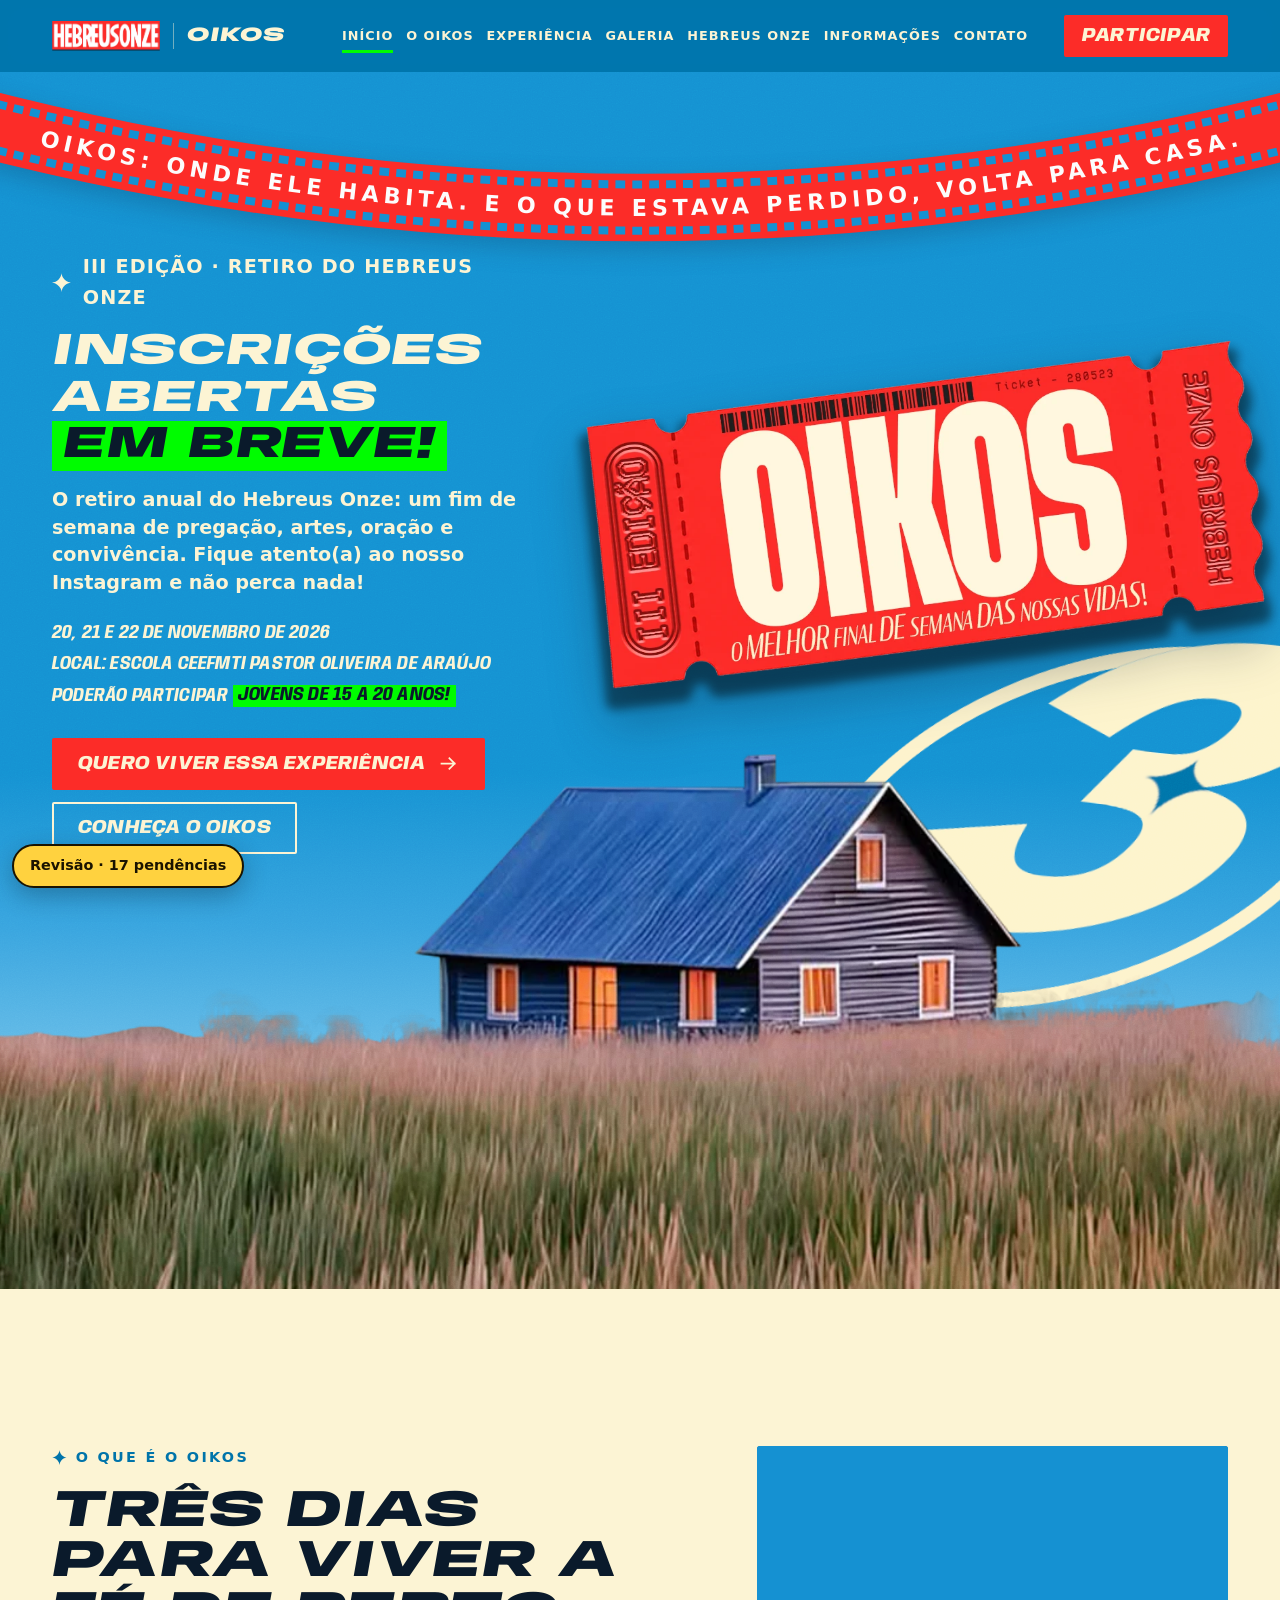
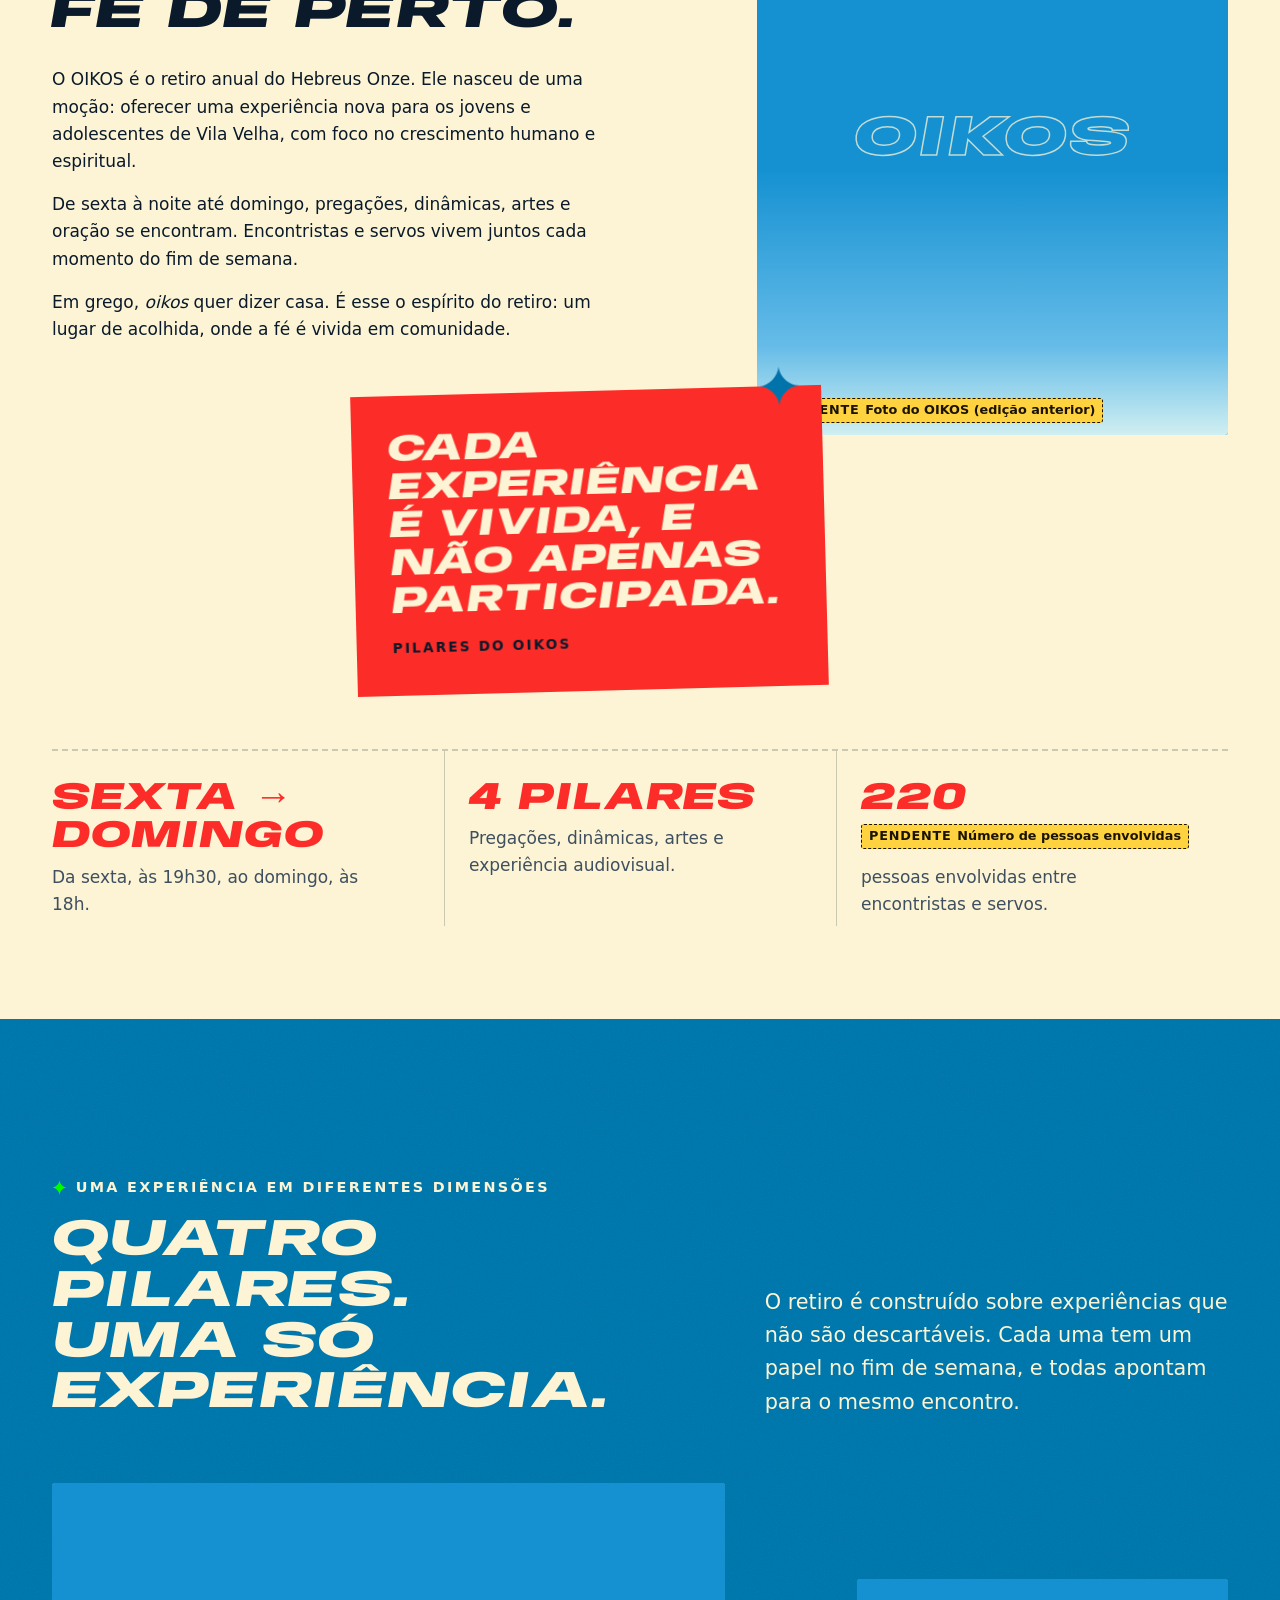
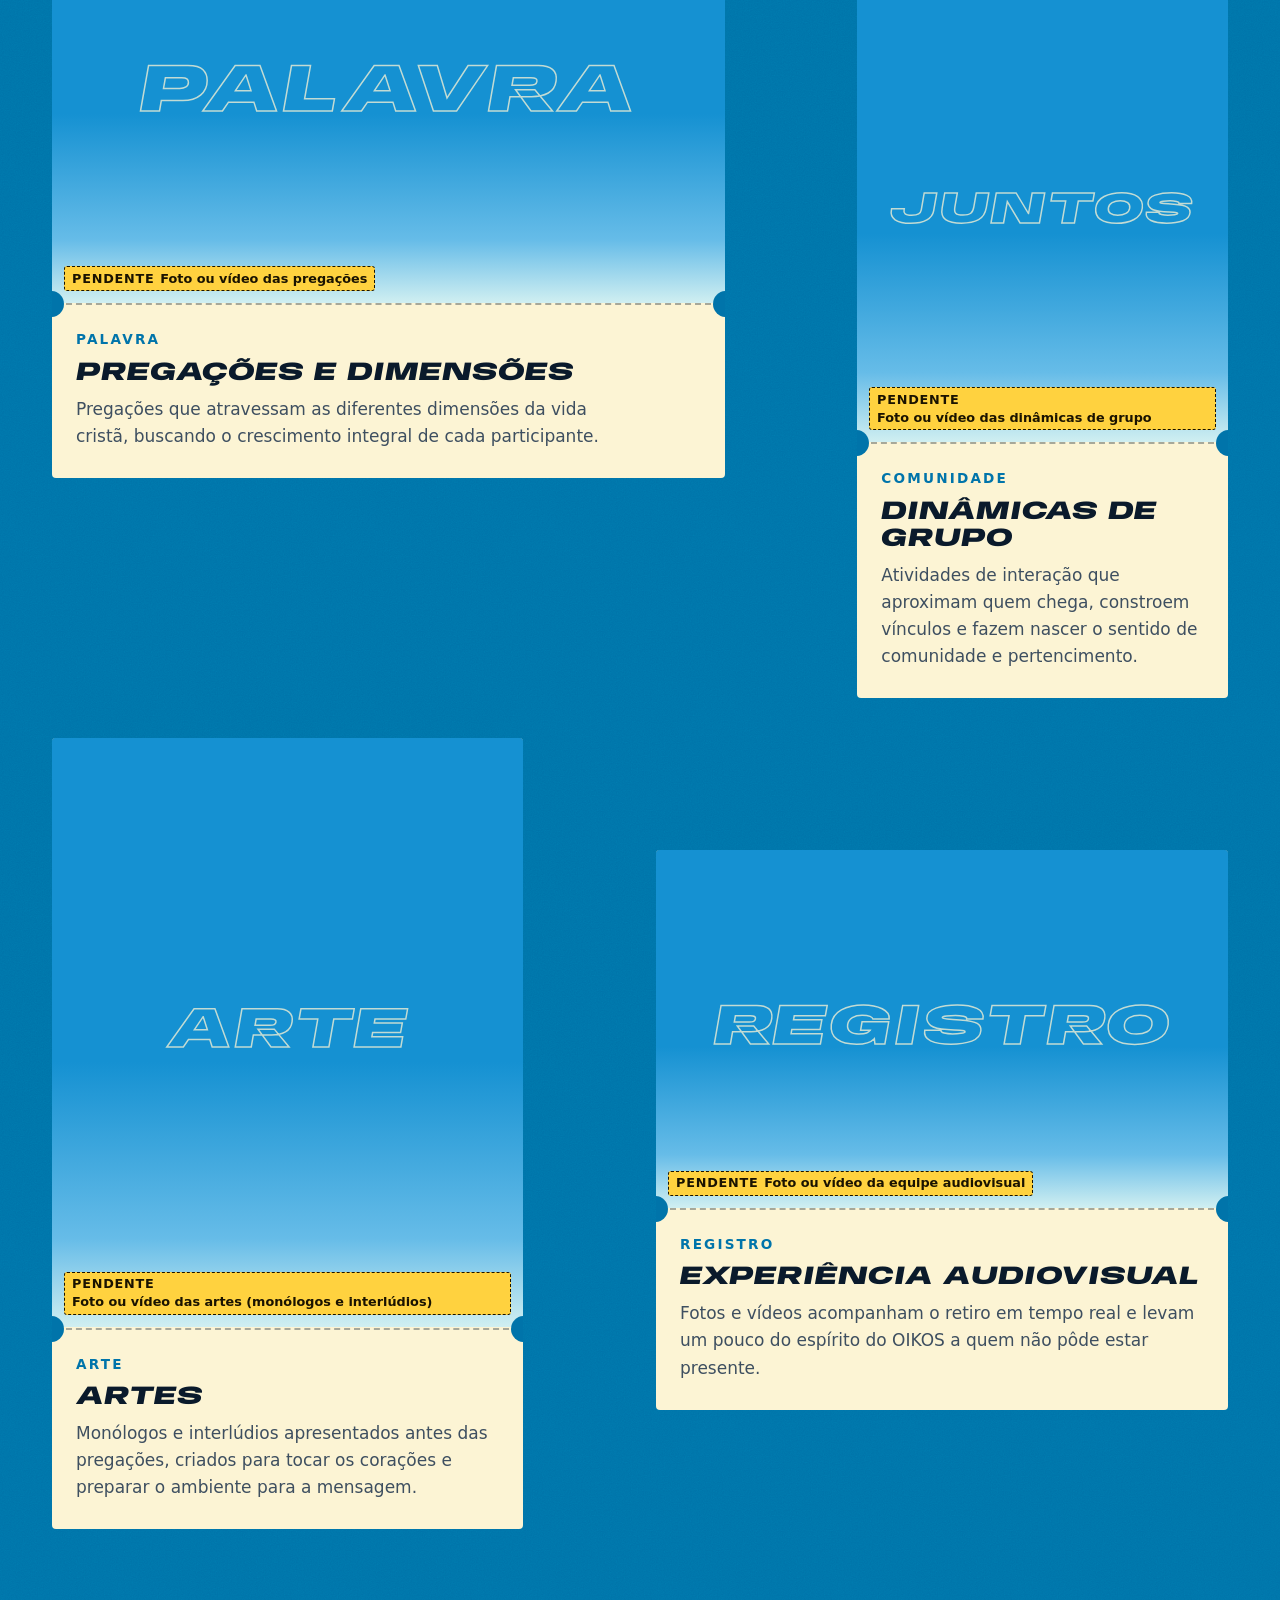
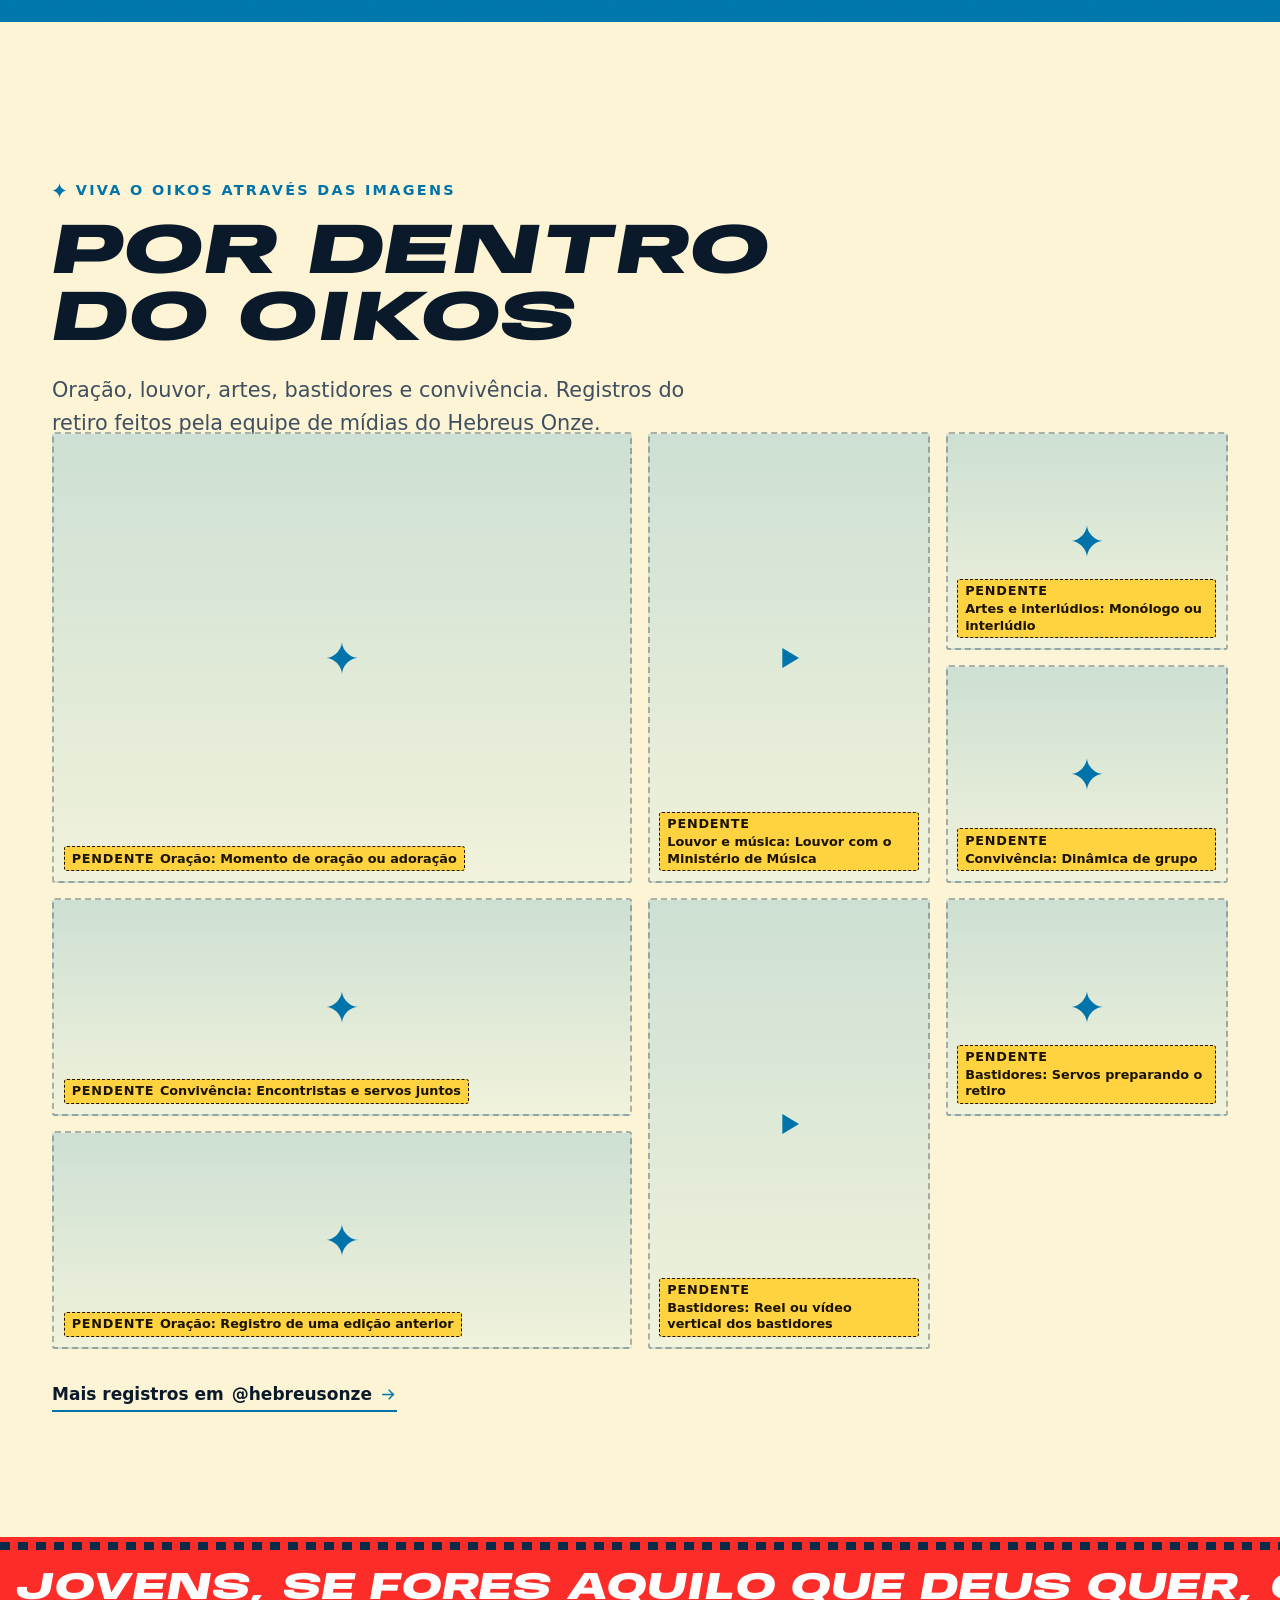
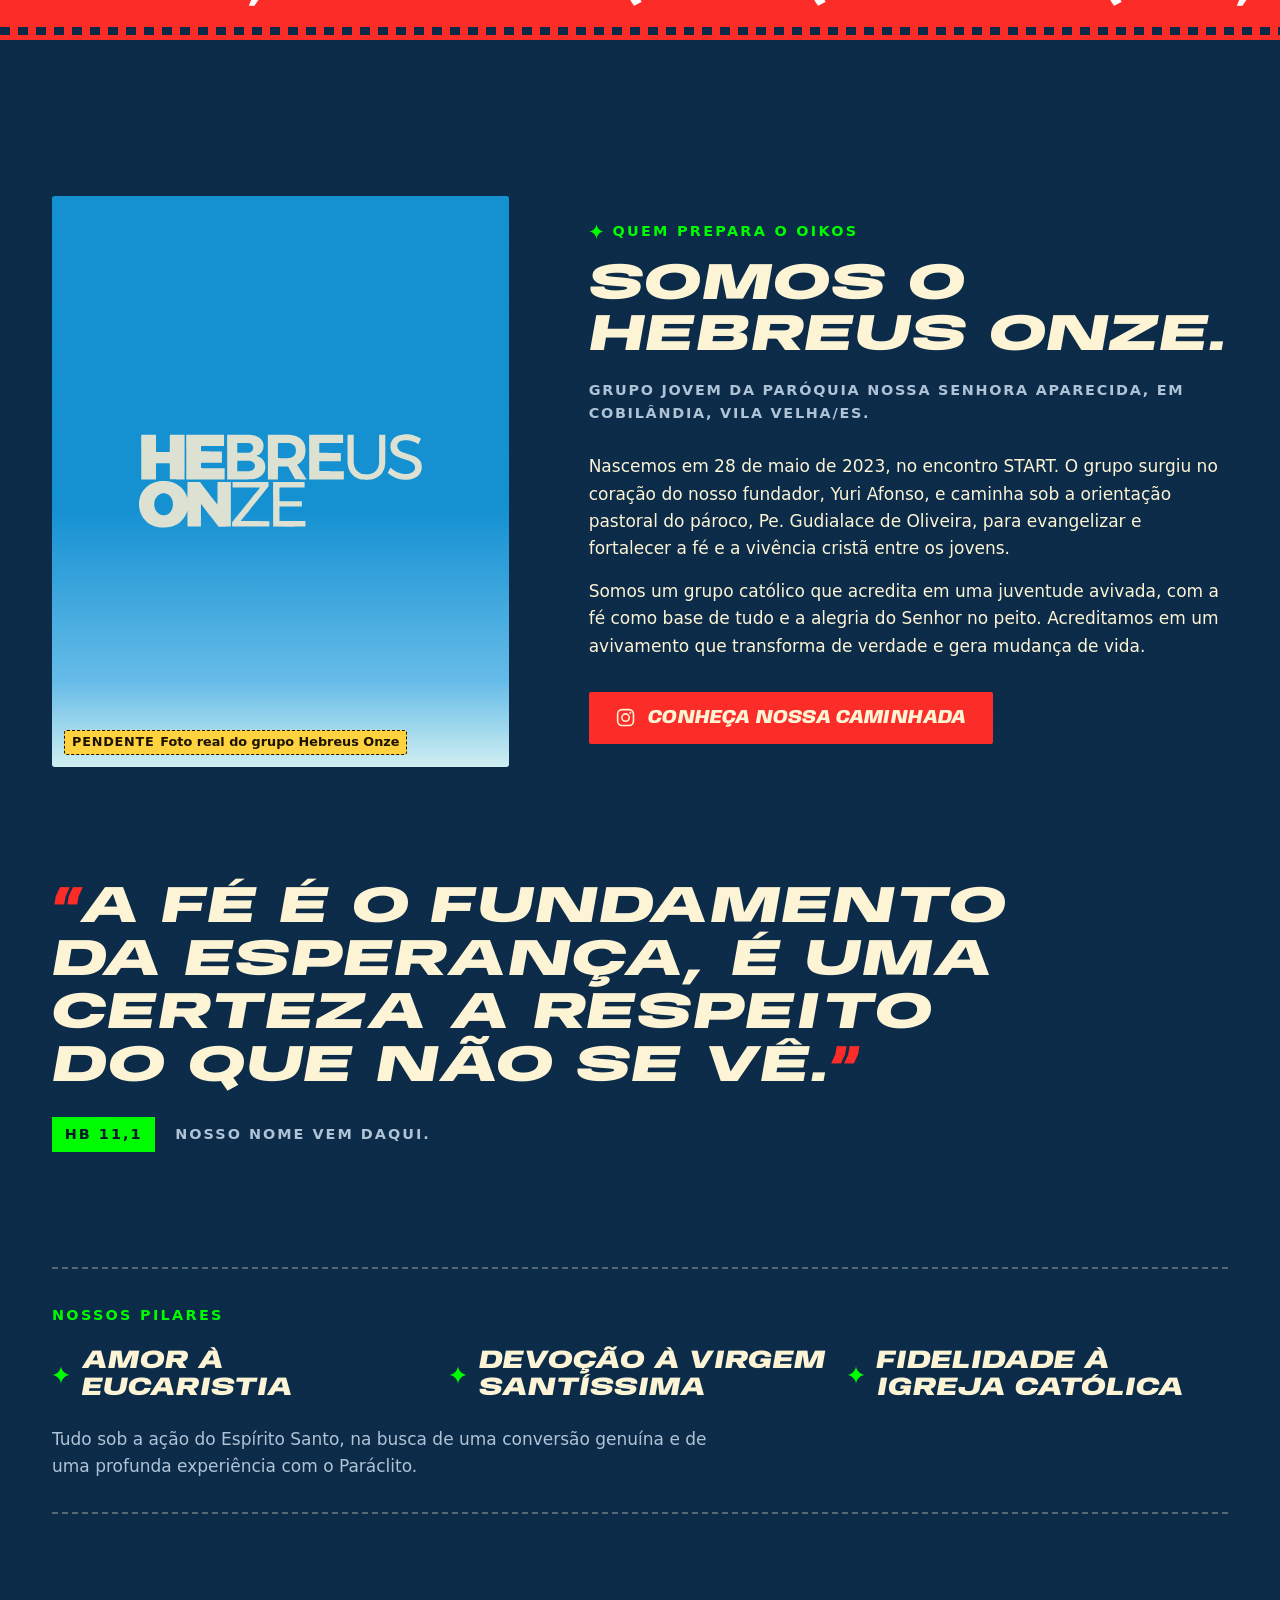
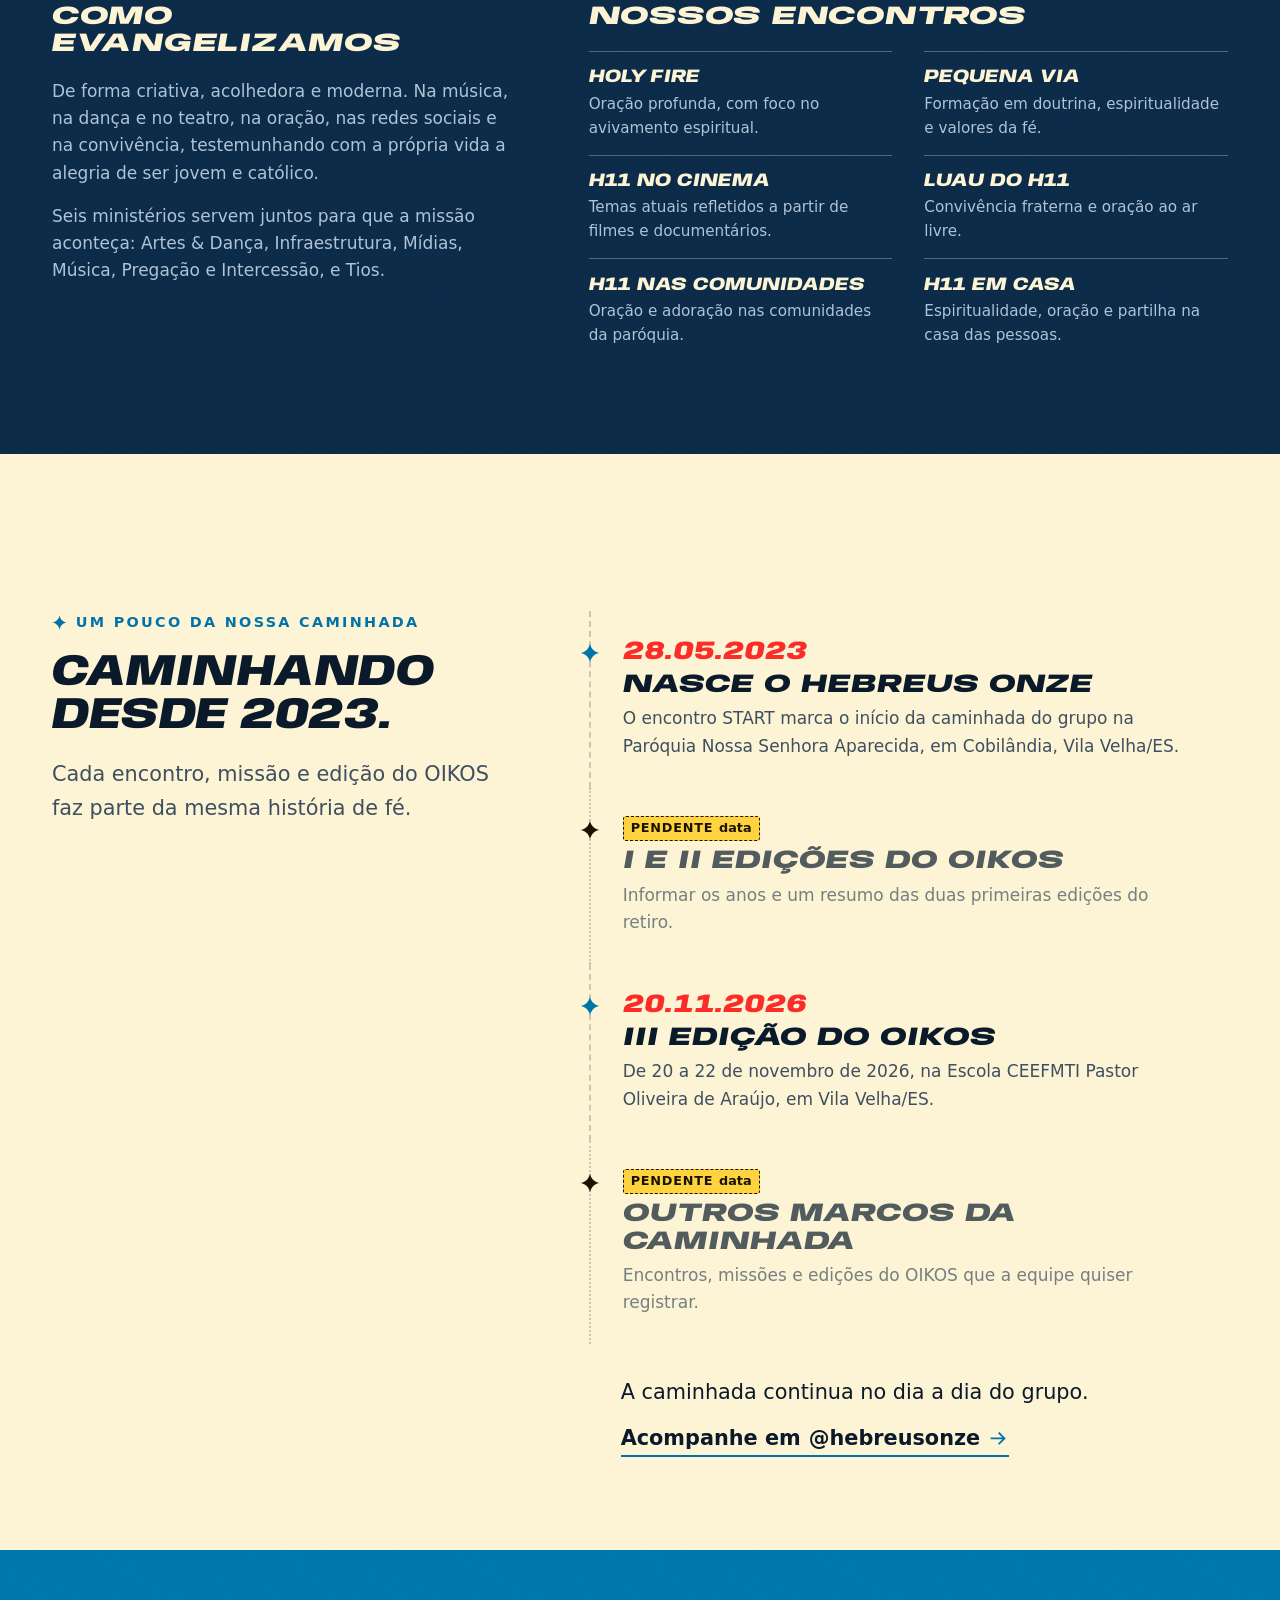
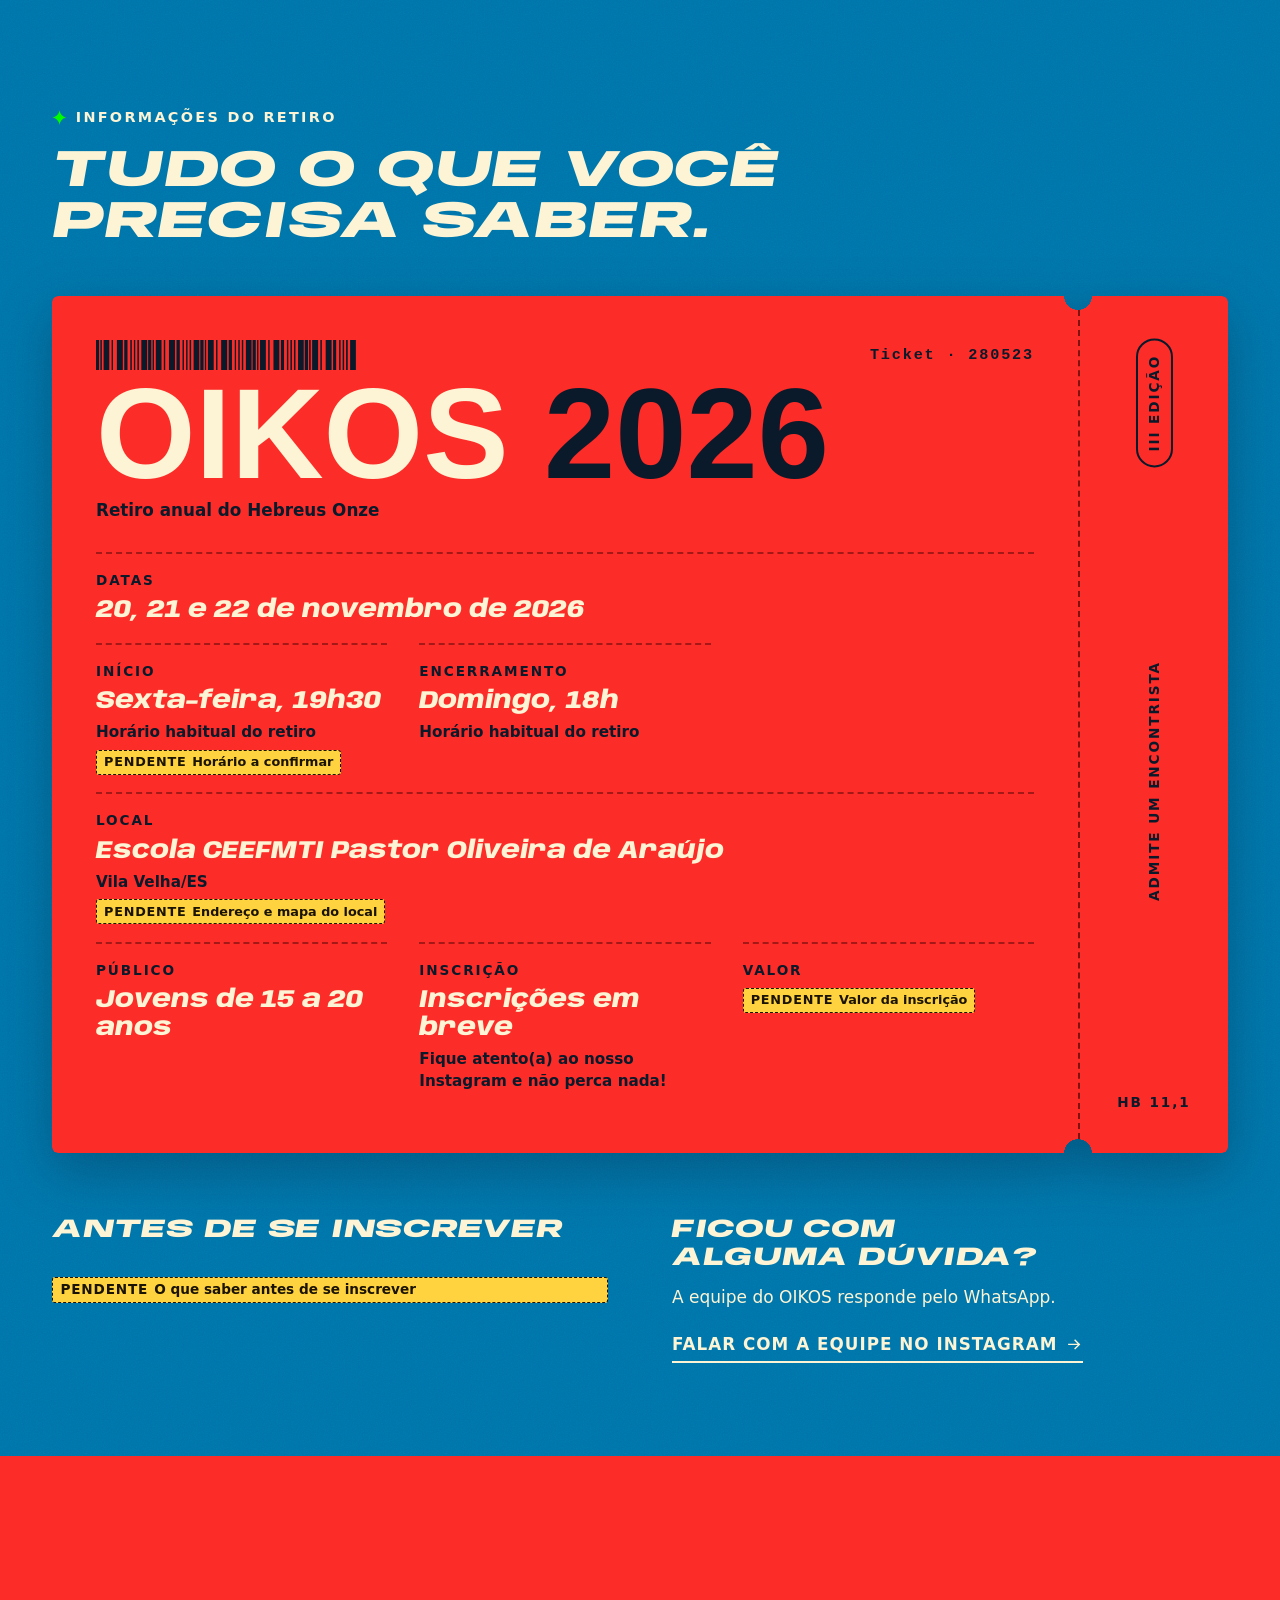
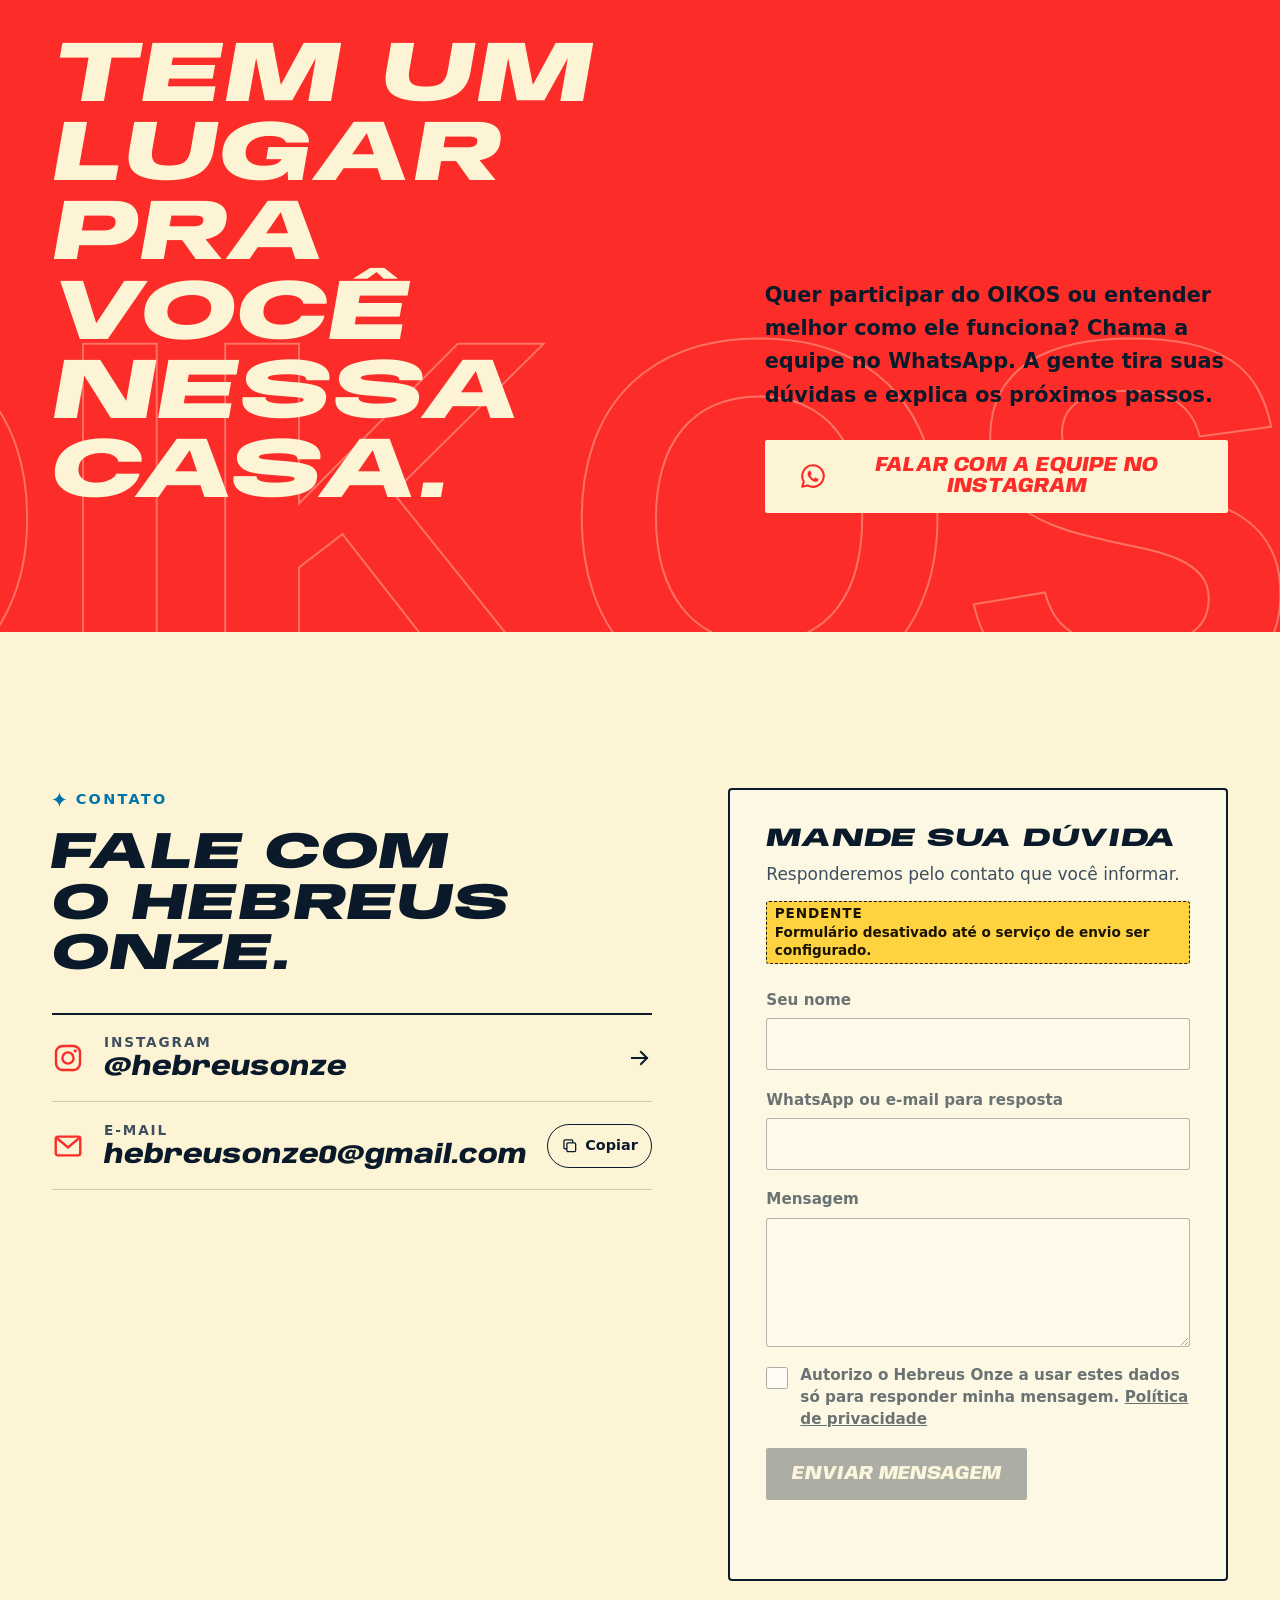
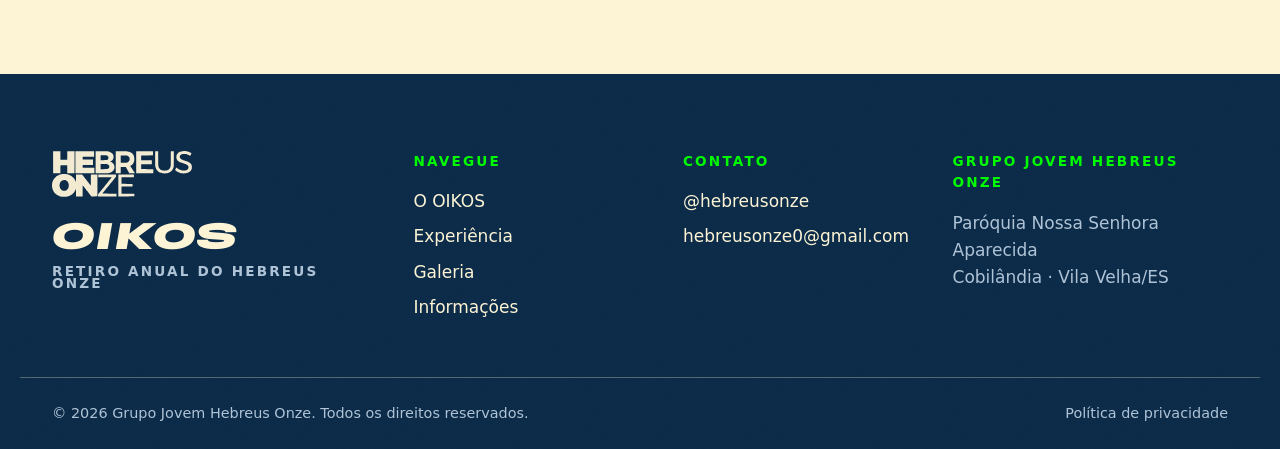
==== commit c505575d: "Publica o site no Cloudflare Pages (hebreus-onze-oikos) Adiciona _headers, robots.txt e sitemap.xml," ====
--- a/index.html
+++ b/index.html
@@ -9,14 +9,15 @@
   <meta name="referrer" content="strict-origin-when-cross-origin">
   <meta http-equiv="Content-Security-Policy" content="default-src 'self'; script-src 'self' 'sha256-qOhFsq0QMV2REqNwk5hGH5bZE9SkX6gt6yeyKdYPv+U='; style-src 'self'; img-src 'self' data: https:; media-src 'self' https:; font-src 'self'; frame-src https://www.instagram.com; connect-src 'self' https://formspree.io https://formsubmit.co https://api.web3forms.com; form-action 'self' https://formspree.io https://formsubmit.co https://api.web3forms.com; base-uri 'self'; object-src 'none'">
 
-  <!-- Compartilhamento em redes sociais.
-       PENDENTE: quando o site tiver domínio, troque os caminhos de og:image e og:url por endereços completos (https://...). -->
+  <!-- Compartilhamento em redes sociais. Se o site mudar de domínio, atualize og:url, og:image e o link canônico. -->
+  <link rel="canonical" href="https://hebreus-onze-oikos.pages.dev/">
+  <meta property="og:url" content="https://hebreus-onze-oikos.pages.dev/">
   <meta property="og:type" content="website">
   <meta property="og:locale" content="pt_BR">
   <meta property="og:site_name" content="Hebreus Onze">
   <meta property="og:title" content="OIKOS · Retiro anual do Hebreus Onze">
   <meta property="og:description" content="OIKOS: onde Ele habita. E o que estava perdido, volta para casa. III edição, 20 a 22 de novembro de 2026, em Vila Velha/ES.">
-  <meta property="og:image" content="assets/img/social/oikos-compartilhamento.jpg">
+  <meta property="og:image" content="https://hebreus-onze-oikos.pages.dev/assets/img/social/oikos-compartilhamento.jpg">
   <meta property="og:image:width" content="1200">
   <meta property="og:image:height" content="630">
   <meta property="og:image:alt" content="OIKOS, retiro anual do Hebreus Onze">
@@ -37,6 +38,7 @@
     "description": "Grupo jovem católico da Paróquia Nossa Senhora Aparecida, em Cobilândia, Vila Velha/ES.",
     "foundingDate": "2023-05-28",
     "email": "hebreusonze0@gmail.com",
+    "url": "https://hebreus-onze-oikos.pages.dev/",
     "sameAs": ["https://www.instagram.com/hebreusonze/"],
     "address": { "@type": "PostalAddress", "addressLocality": "Vila Velha", "addressRegion": "ES", "addressCountry": "BR" }
   }
--- a/css/estilo.css
+++ b/css/estilo.css
@@ -337,19 +337,32 @@
 
 /* ---------- 1 · Hero: o céu do cartaz ---------- */
 .hero {
-  --casa-h: clamp(210px, 30vw, 440px);
+  /* Altura da faixa da casa = altura natural da imagem (1080 × 459) até 600px: a casa nunca é cortada */
+  --casa-h: clamp(200px, 42.5vw, 600px);
   position: relative; isolation: isolate; overflow: hidden;
   display: flex; flex-direction: column;
   padding-top: calc(var(--topo-h) + env(safe-area-inset-top, 0px));
-  padding-bottom: calc(var(--casa-h) * .72);
+  padding-bottom: calc(var(--casa-h) * .8);
   background: linear-gradient(180deg, var(--ceu) 0%, var(--ceu) 60%, var(--ceu-medio) 72%, var(--ceu-claro) 82%, var(--ceu-nevoa) 91%, var(--ceu-horizonte) 100%);
   color: var(--papel);
 }
 .hero__midia { position: absolute; inset: 0; z-index: -4; }
 .hero__midia > video, .hero__midia > img { position: absolute; inset: 0; width: 100%; height: 100%; object-fit: cover; }
 .hero__sombra { display: none; position: absolute; inset: 0; z-index: -3; background: linear-gradient(180deg, rgb(0 116 170 / .55) 0%, rgb(0 116 170 / .35) 45%, rgb(0 116 170 / .8) 100%); }
-.hero__casa { position: absolute; z-index: -1; left: 0; right: 0; bottom: 0; height: var(--casa-h); pointer-events: none; }
-.hero__casa img { width: 100%; height: 100%; object-fit: cover; object-position: 50% 100%; }
+.hero__casa {
+  position: absolute; z-index: -1; left: 0; right: 0; bottom: 0;
+  height: var(--casa-h);
+  overflow: hidden; pointer-events: none;
+  /* Campo contínuo nas laterais quando a tela é mais larga que a imagem */
+  background: url("../assets/img/oikos/campo.webp") left bottom / auto 50.3% repeat-x;
+}
+.hero__casa img {
+  position: absolute; bottom: 0; left: 56%;
+  width: auto; max-width: none; height: 100%;
+  transform: translateX(-56%);
+  -webkit-mask: linear-gradient(90deg, #0000, #000 6%, #000 94%, #0000);
+          mask: linear-gradient(90deg, #0000, #000 6%, #000 94%, #0000);
+}
 .hero__tres-grande { position: absolute; z-index: -2; pointer-events: none; right: -14vw; bottom: calc(var(--casa-h) * .22); width: min(78vw, 680px); aspect-ratio: 1; }
 .hero__tres-grande img { position: absolute; height: auto; }
 .hero__anel { width: 118%; left: -9%; top: 18%; transform: rotate(-14deg); }
@@ -424,7 +437,7 @@
 @media (max-width: 999px) {
   .hero__tres-grande { display: none; }
   .hero__tres { display: block; position: absolute; z-index: 1; width: 22%; height: auto; right: -2%; top: -14%; transform: rotate(-8deg); filter: drop-shadow(0 10px 16px rgb(10 26 43 / .3)); }
-  .hero { padding-bottom: calc(var(--casa-h) * .98); }
+  .hero { --casa-h: clamp(240px, 42.5vw, 600px); padding-bottom: calc(var(--casa-h) * 1.08); }
 }
 
 /* ---------- Ingresso de informações (eco do bilhete oficial) ---------- */
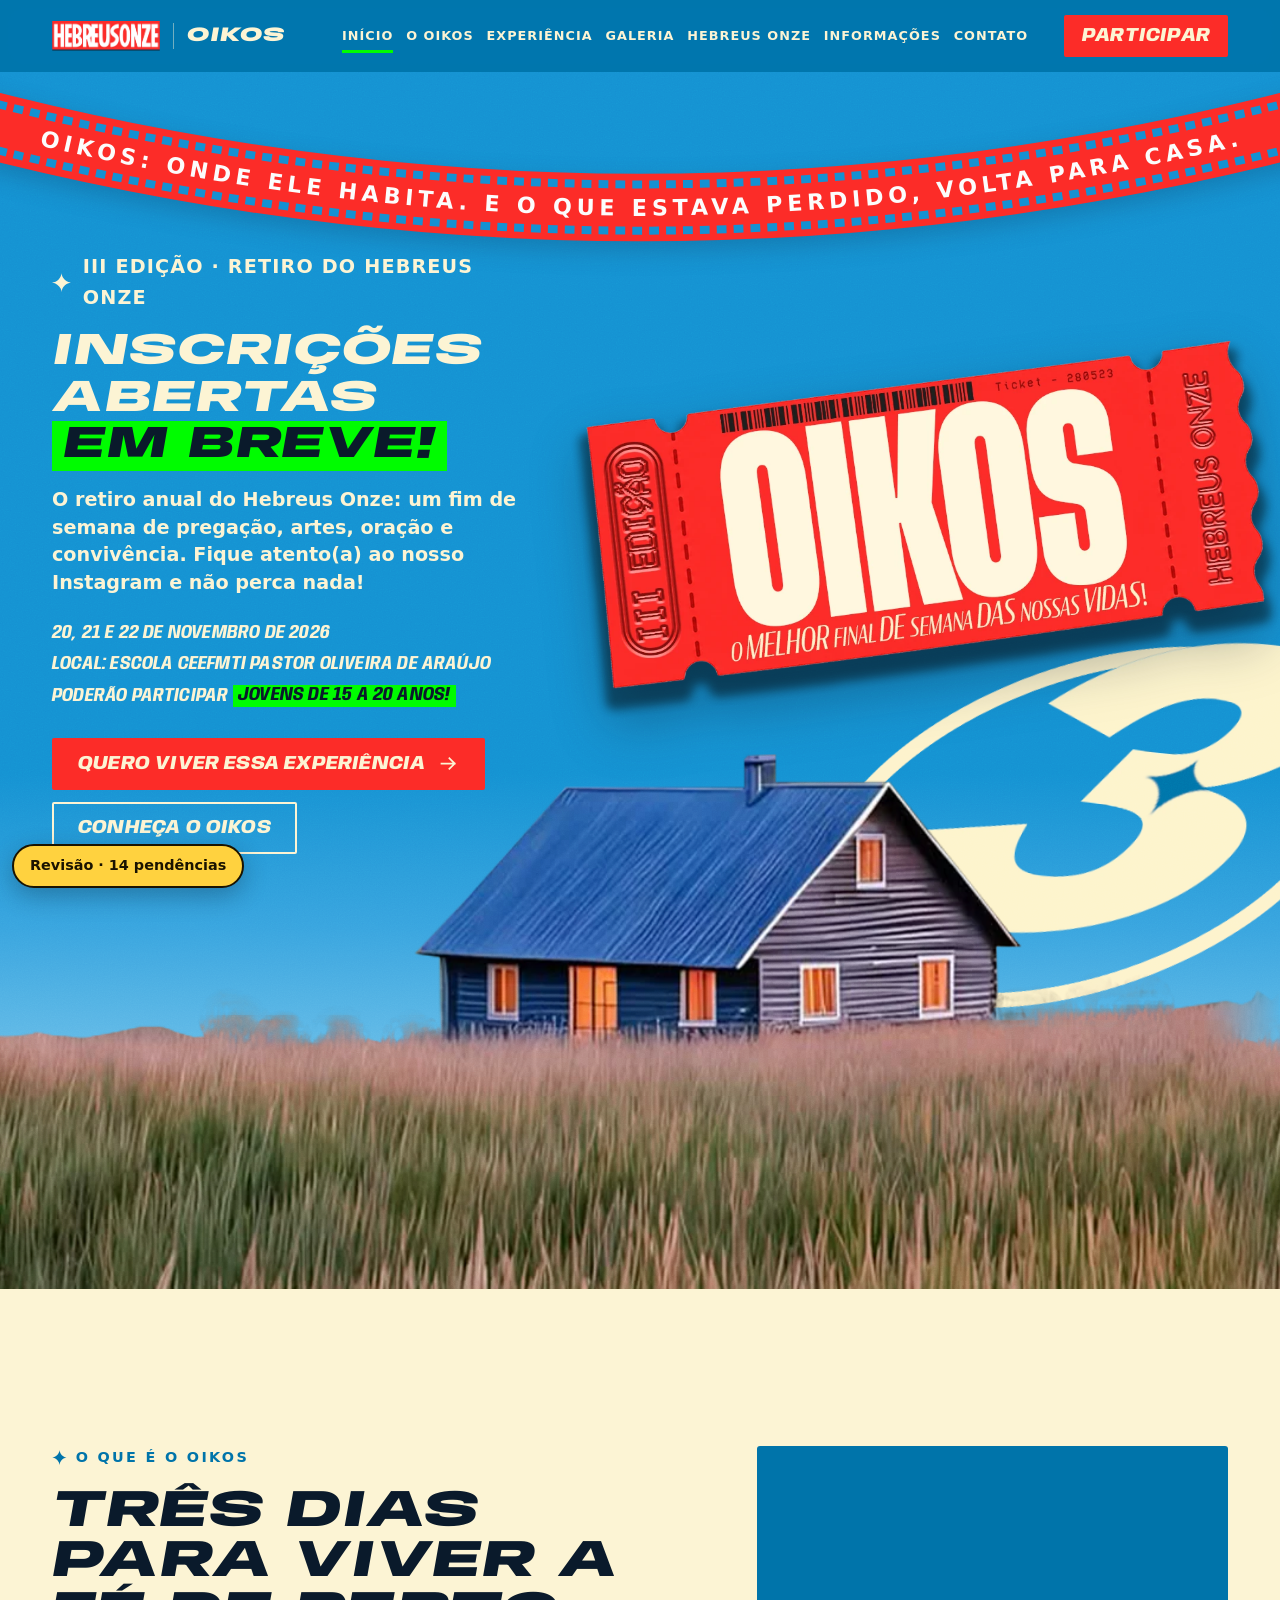
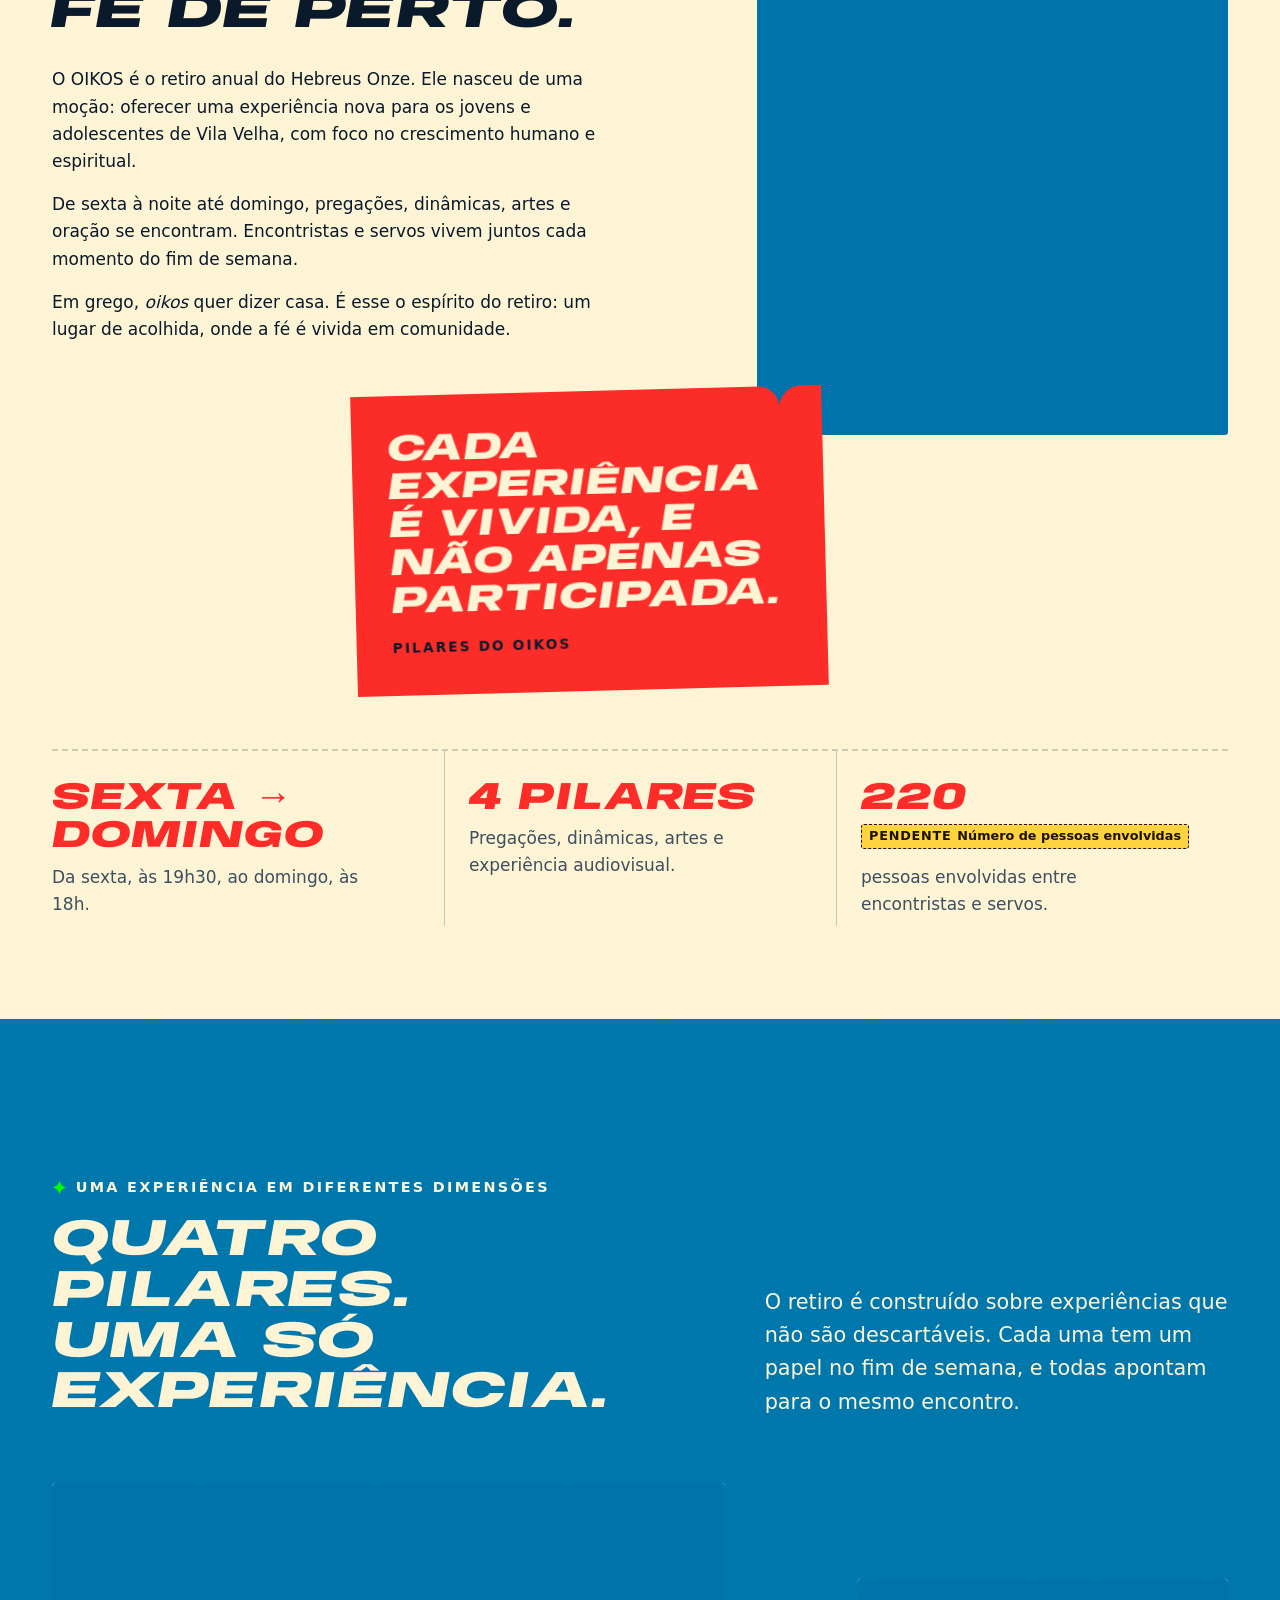
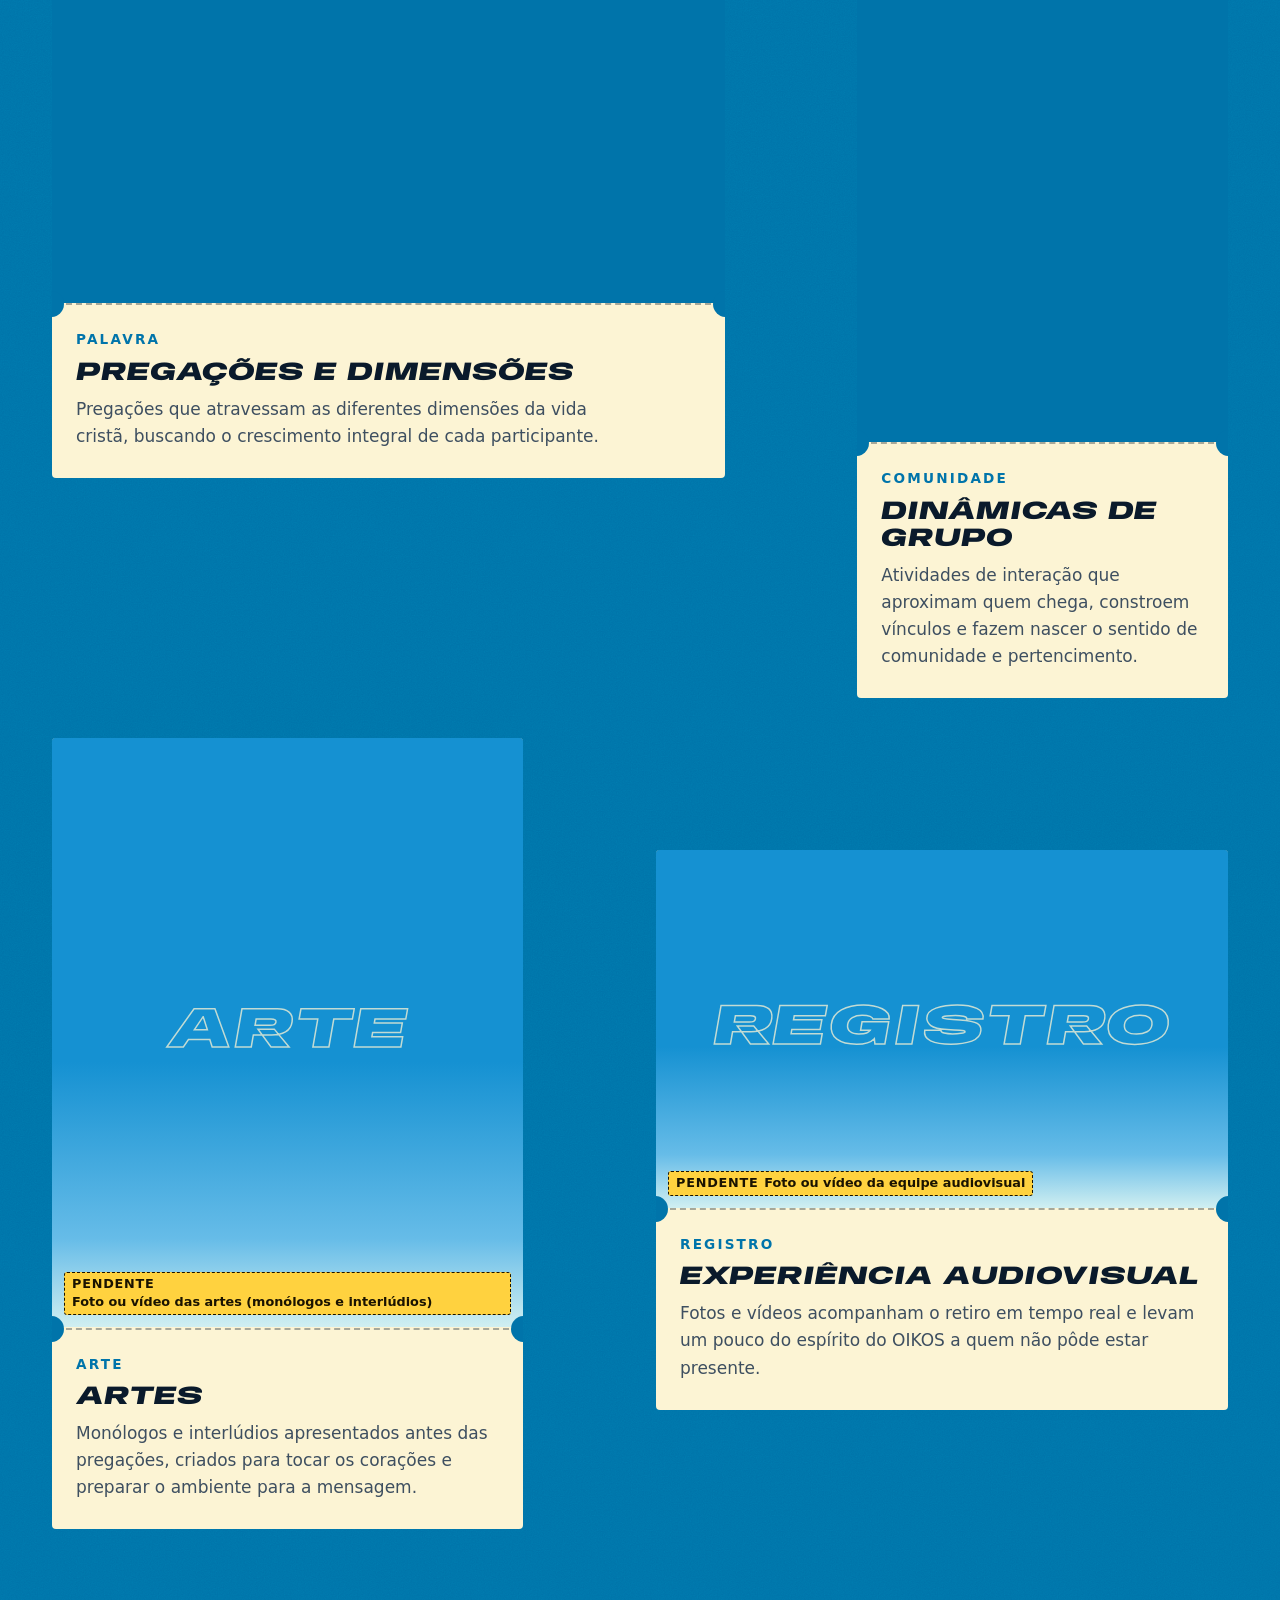
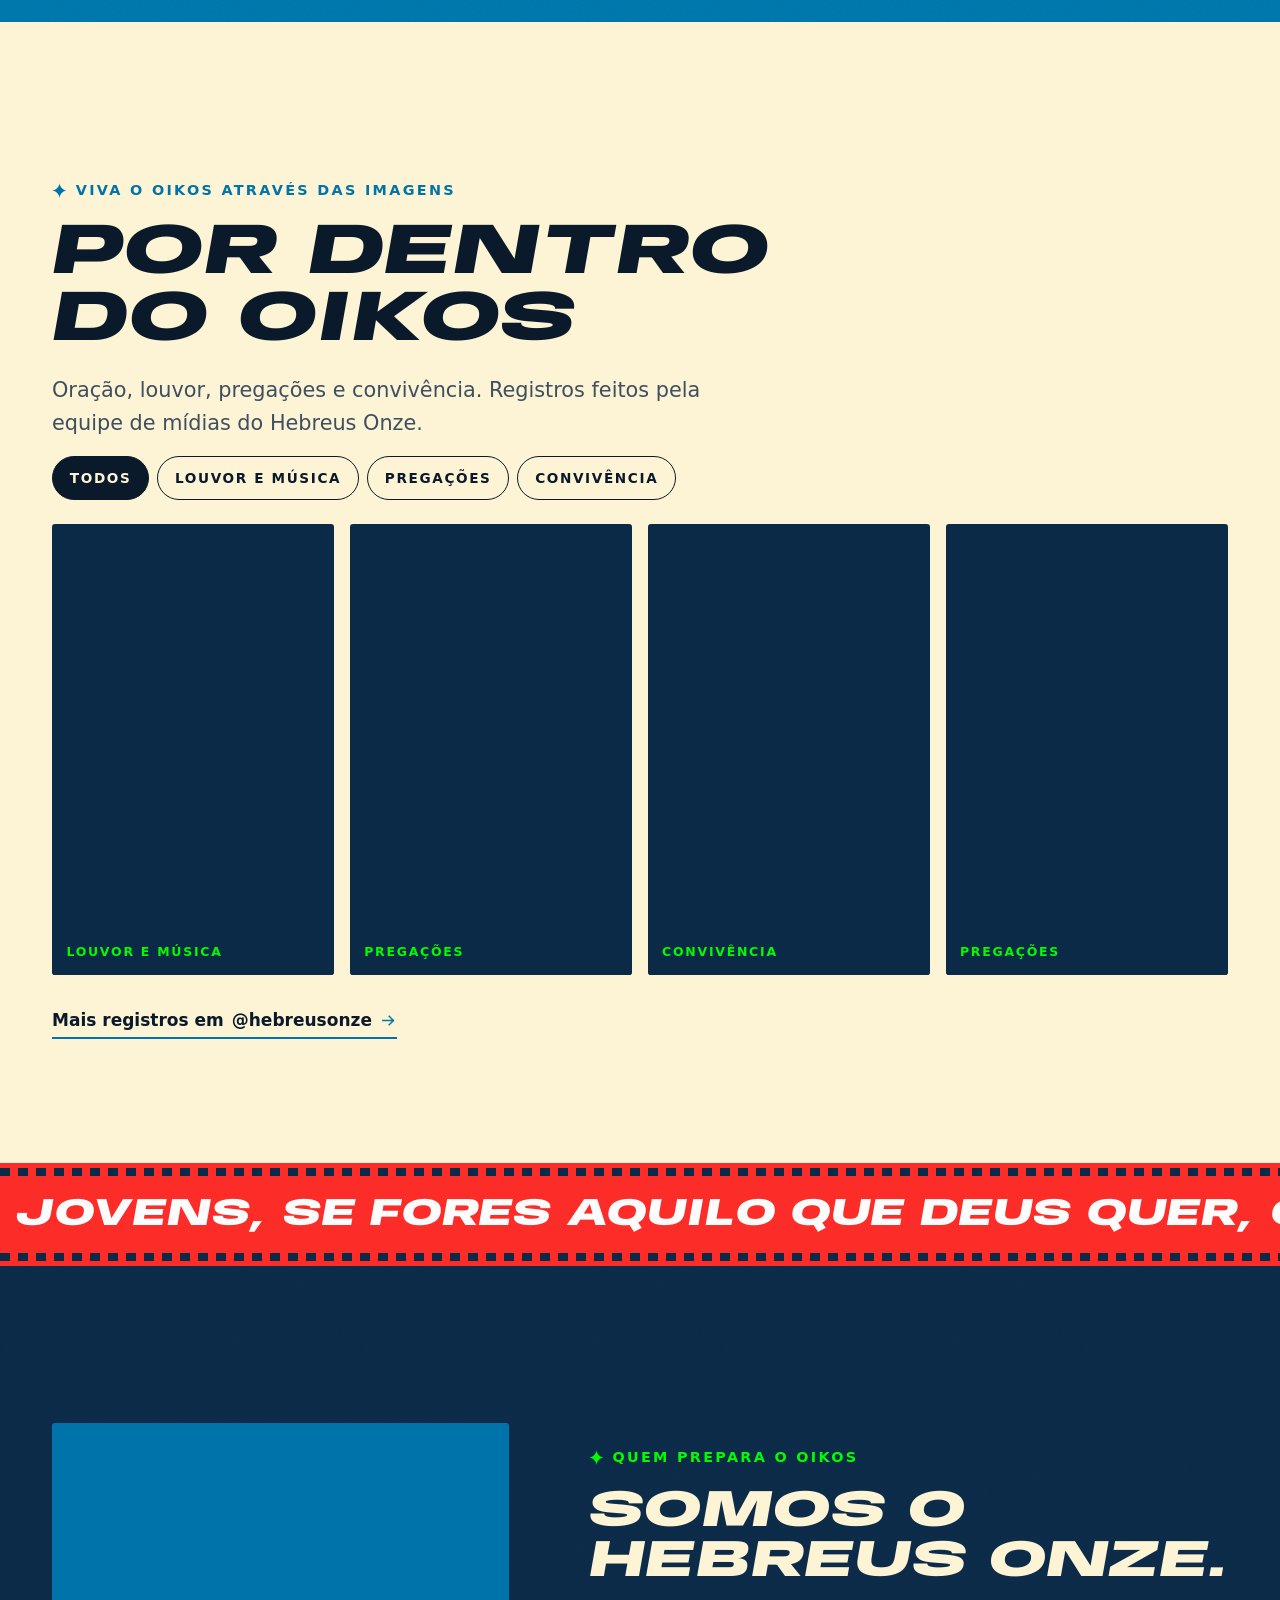
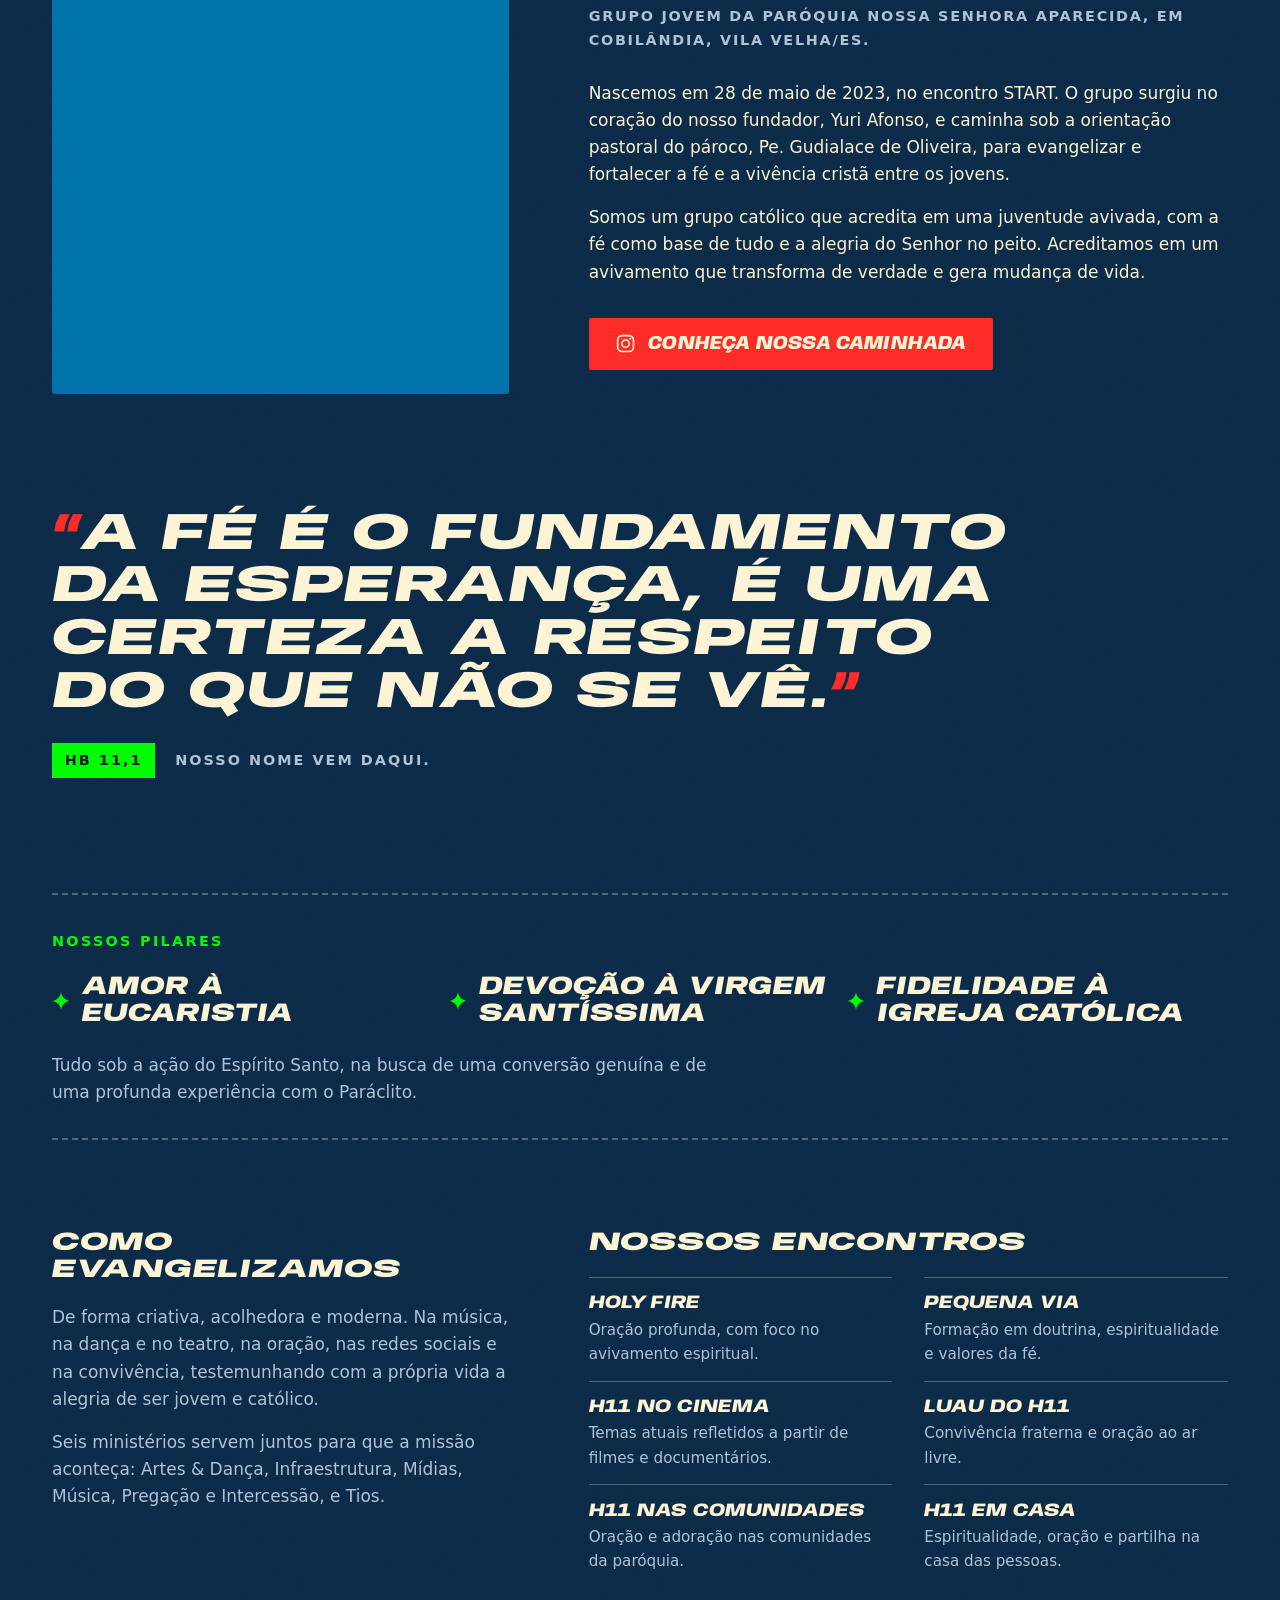
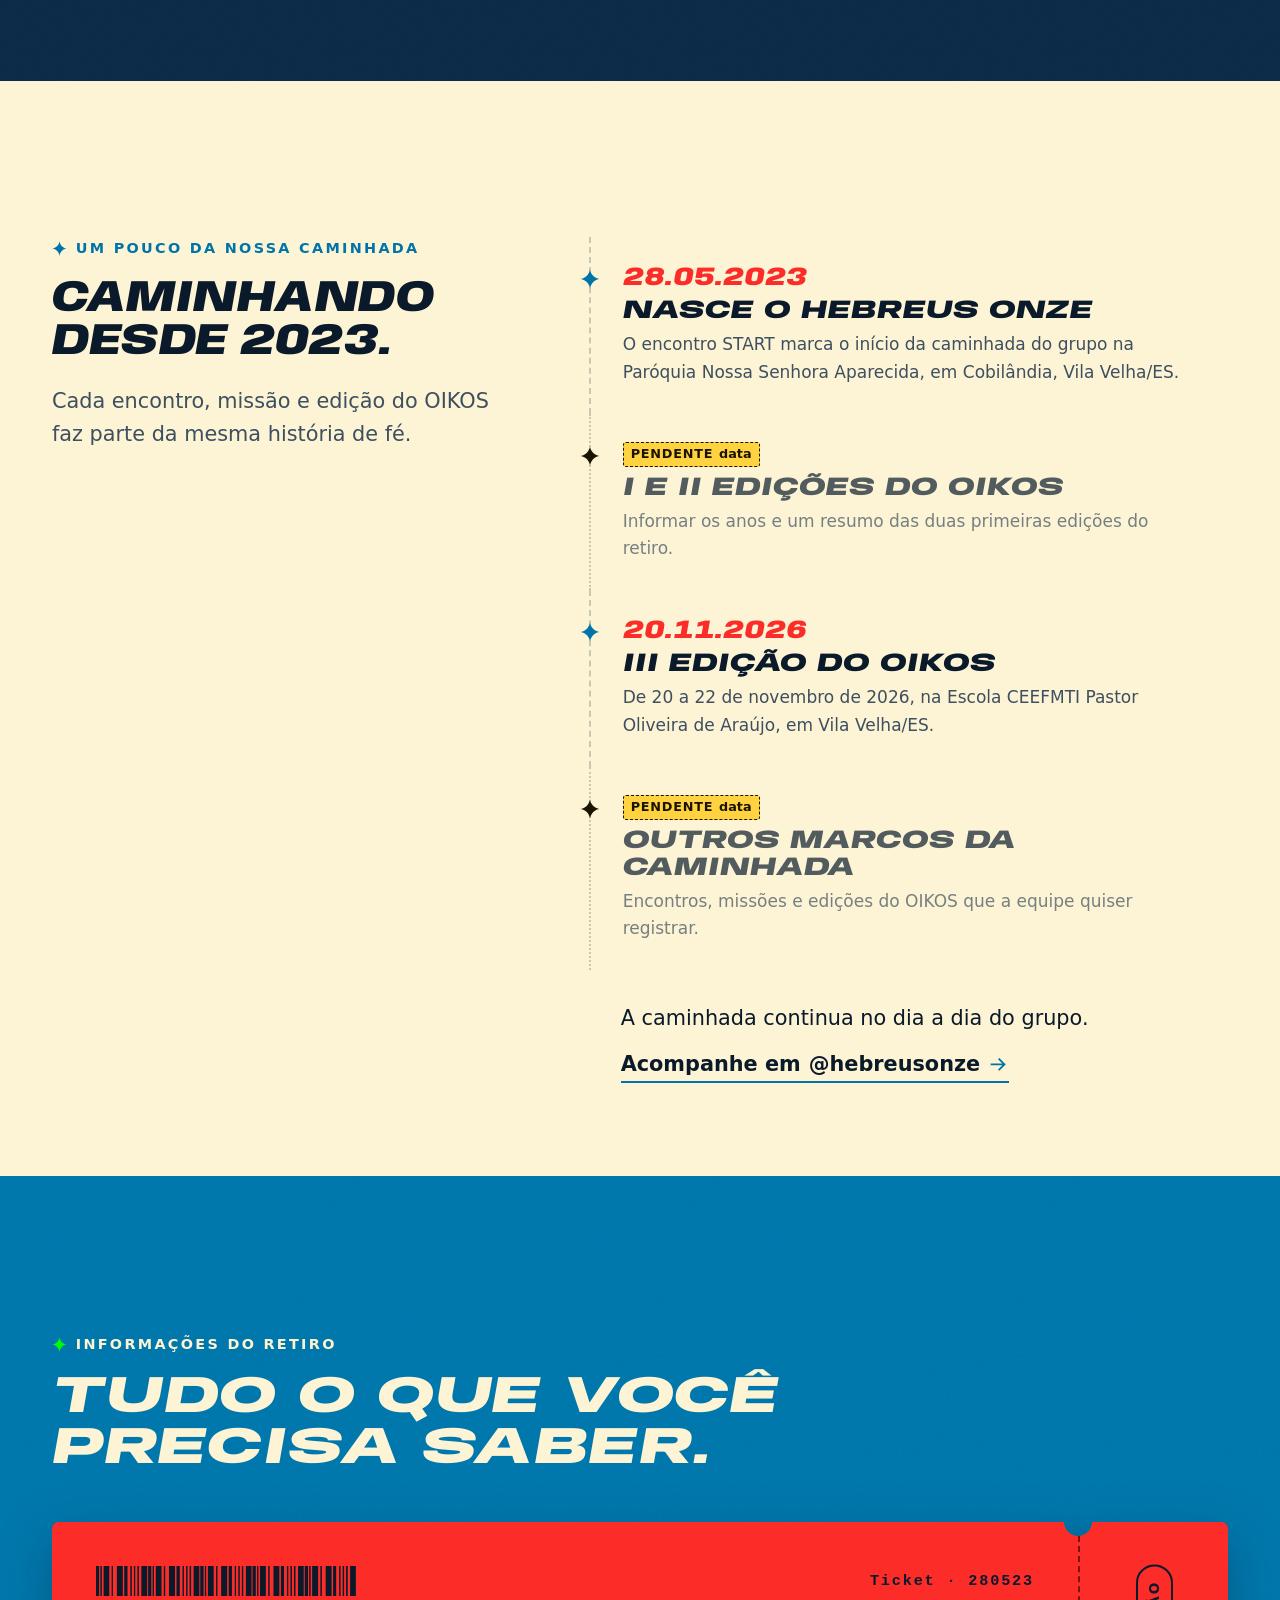
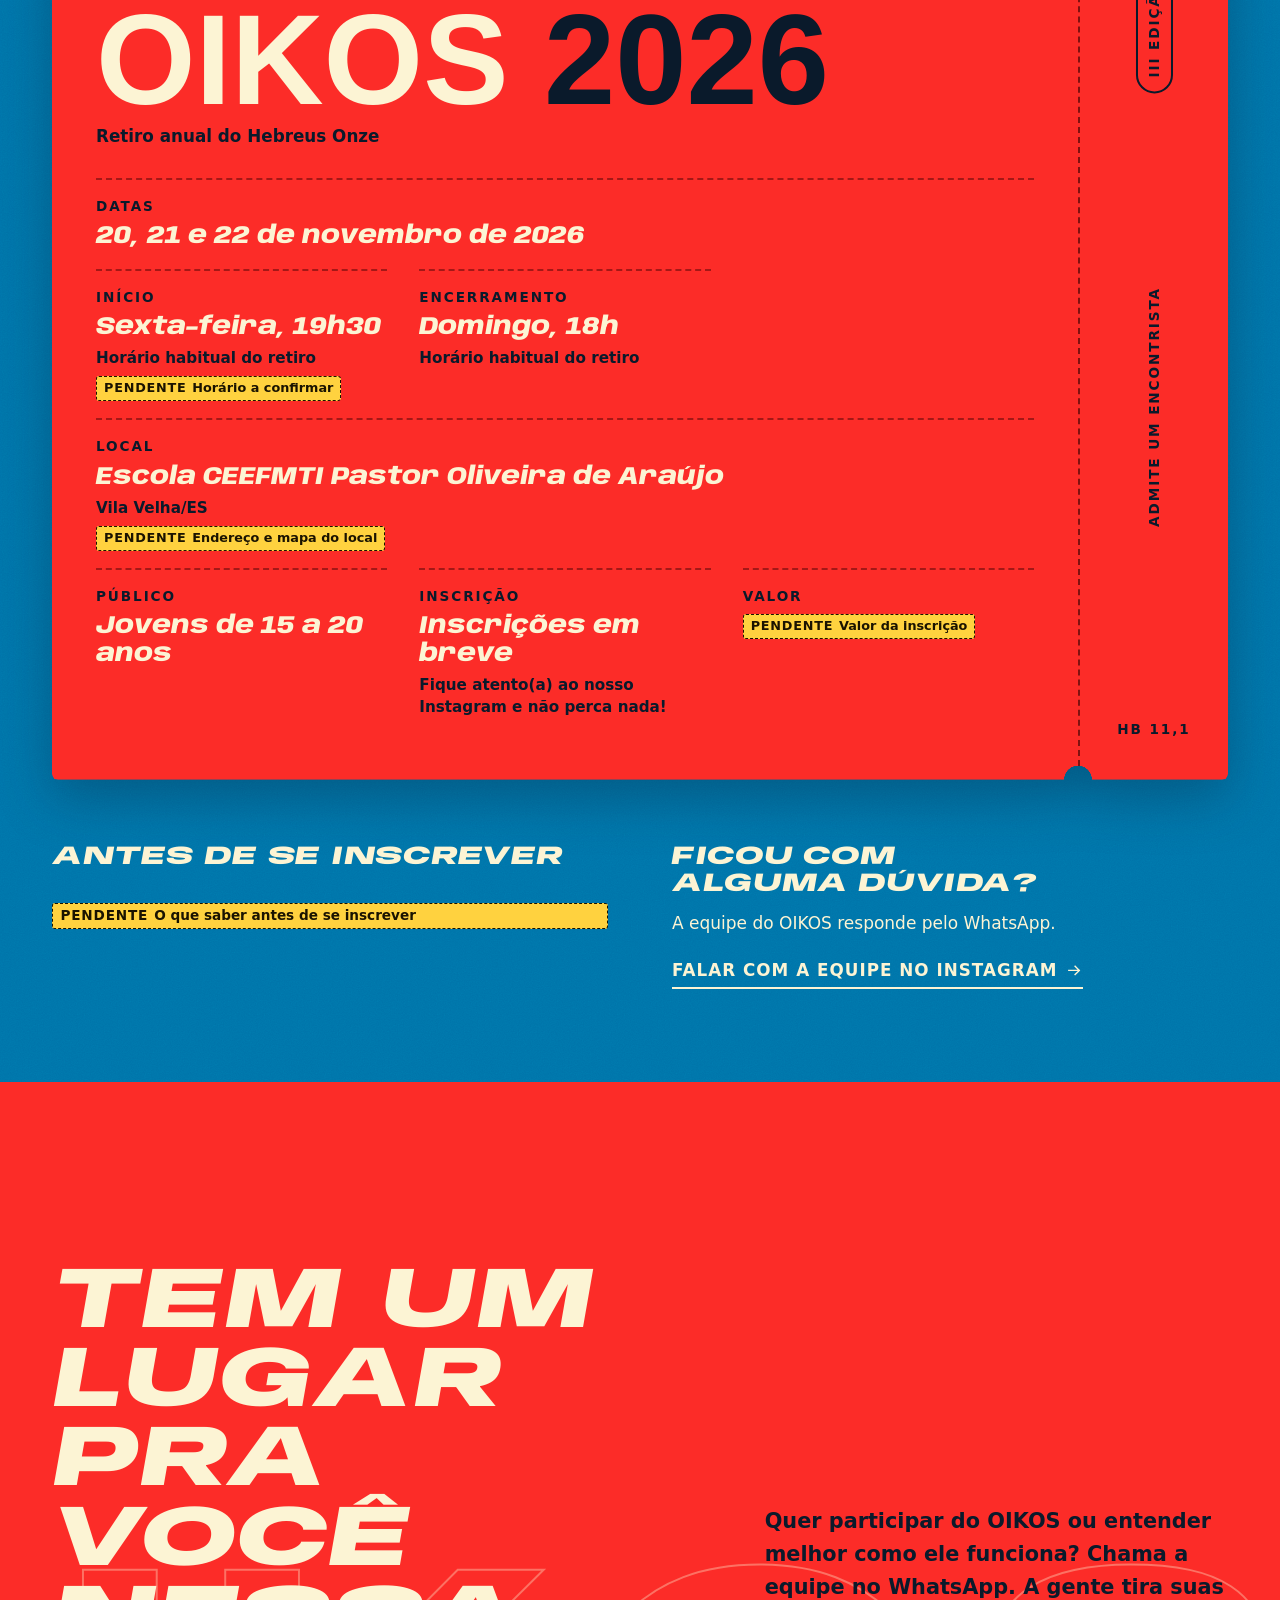
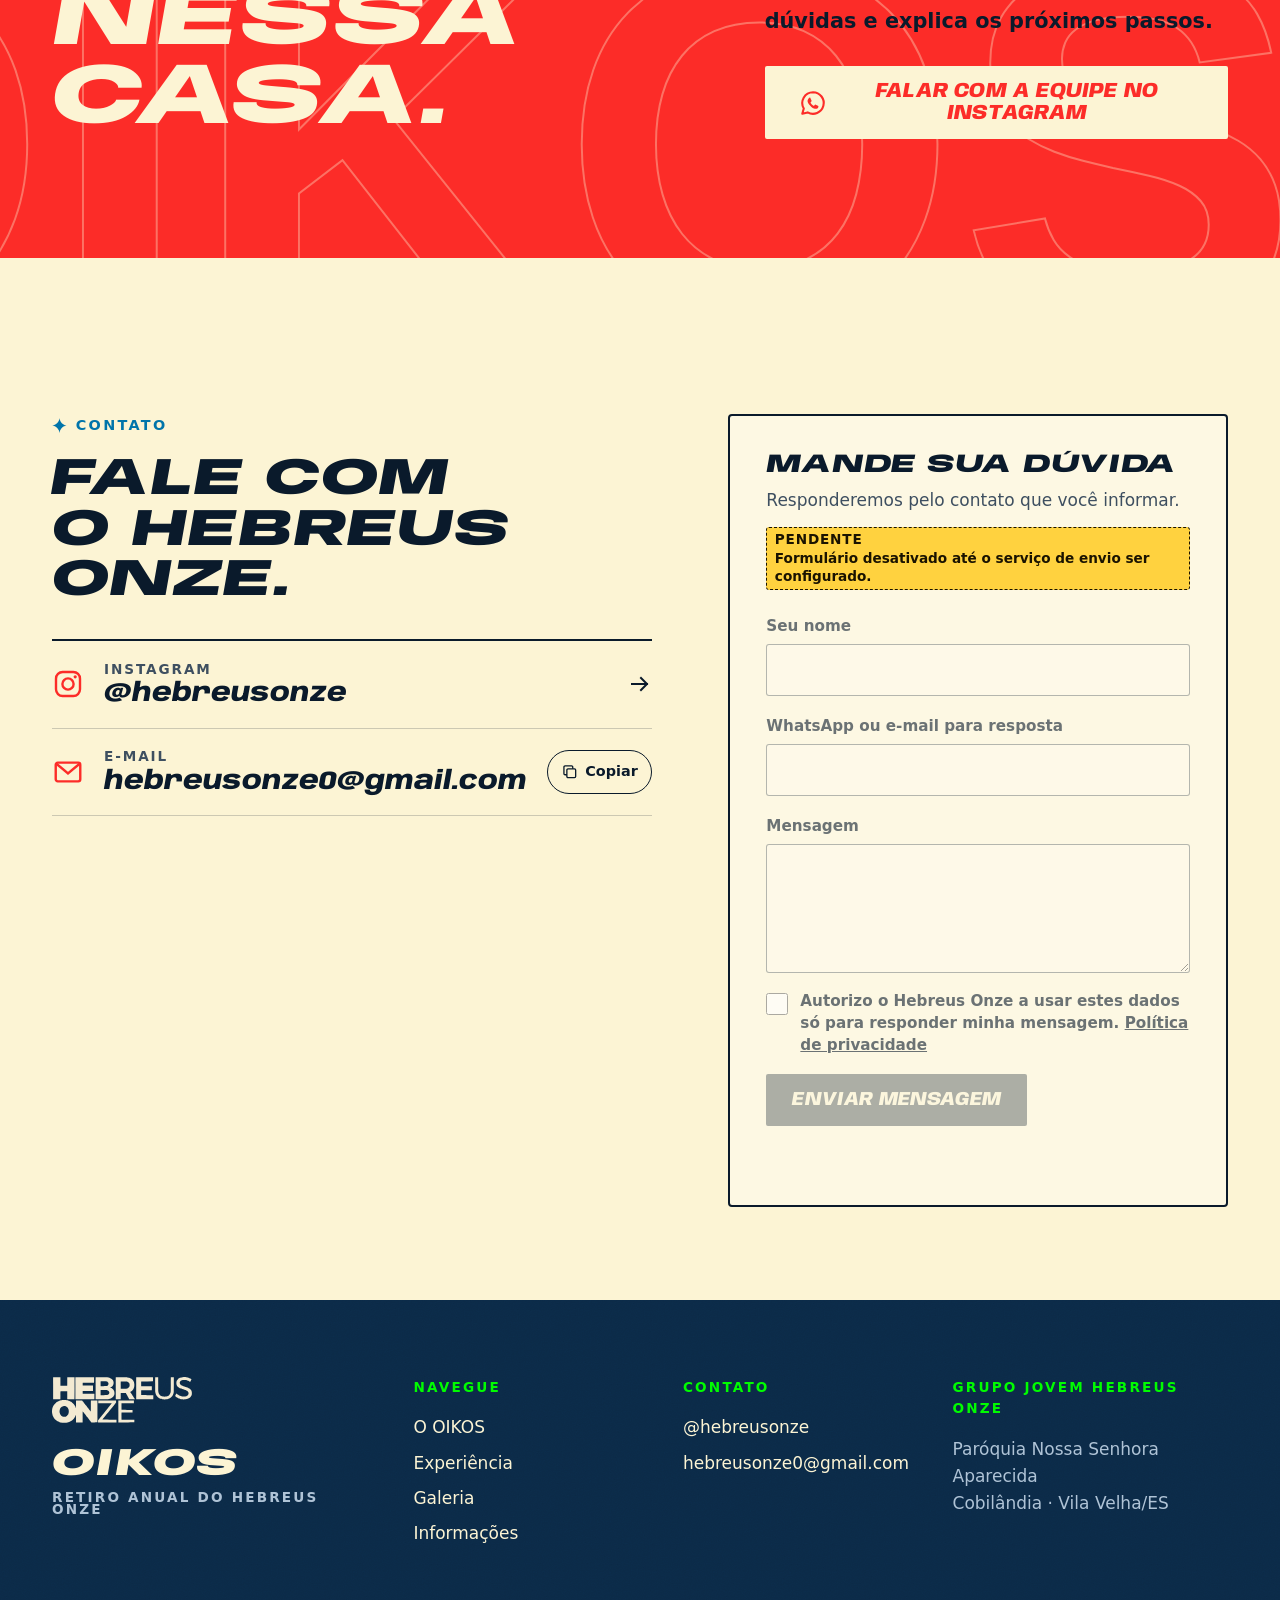
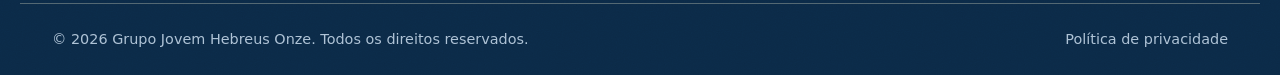
==== commit ab498e16: "Adiciona fotos da equipe de mídias às seções e à galeria Quatro fotos (louvor, pregação, abraço e jo" ====
--- a/index.html
+++ b/index.html
@@ -295,7 +295,7 @@
     <header class="cabeca-sec revela">
       <p class="sobrelinha"><svg class="icone" aria-hidden="true"><use href="#i-brilho"/></svg>Viva o OIKOS através das imagens</p>
       <h2 class="titulo titulo--gg" id="galeria-titulo">Por dentro do OIKOS</h2>
-      <p class="cabeca-sec__intro">Oração, louvor, artes, bastidores e convivência. Registros do retiro feitos pela equipe de mídias do Hebreus Onze.</p>
+      <p class="cabeca-sec__intro">Oração, louvor, pregações e convivência. Registros feitos pela equipe de mídias do Hebreus Onze.</p>
     </header>
 
     <div class="galeria__filtros" data-galeria-filtros role="group" aria-label="Filtrar galeria" hidden></div>
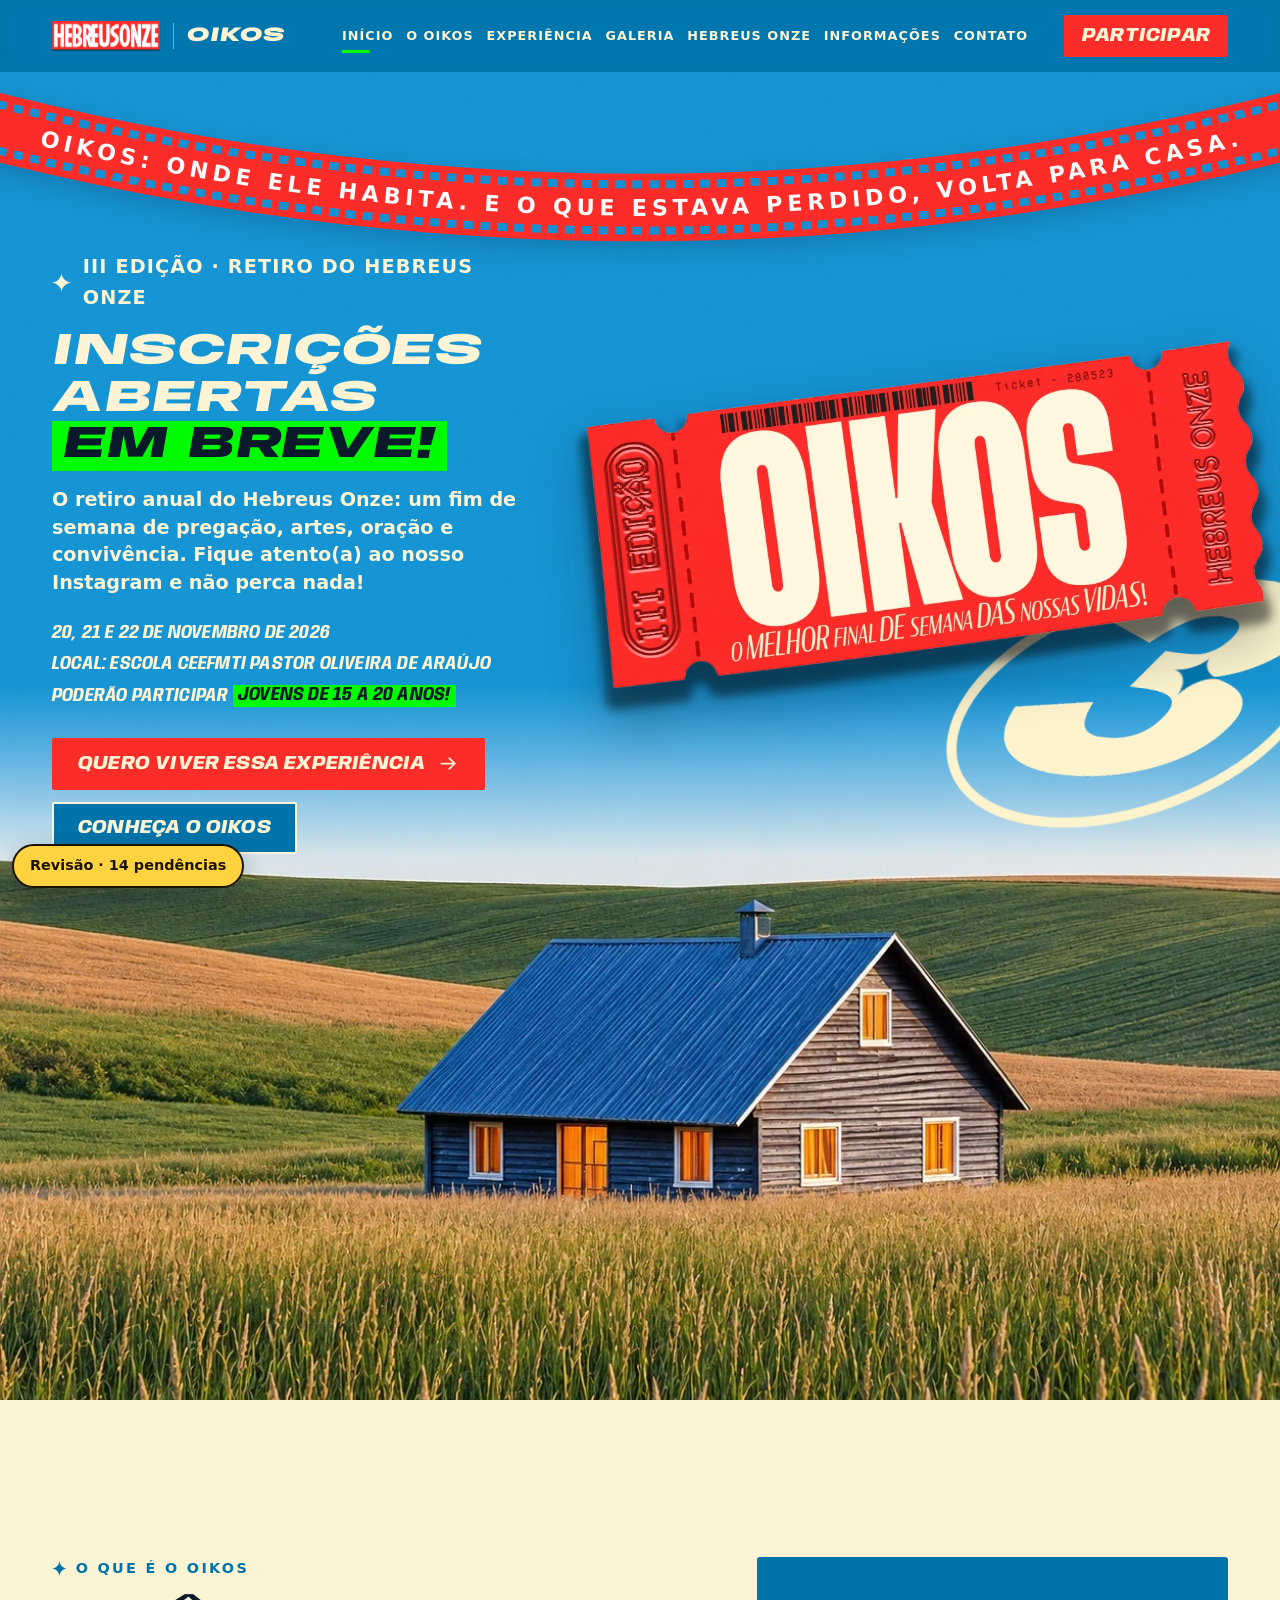
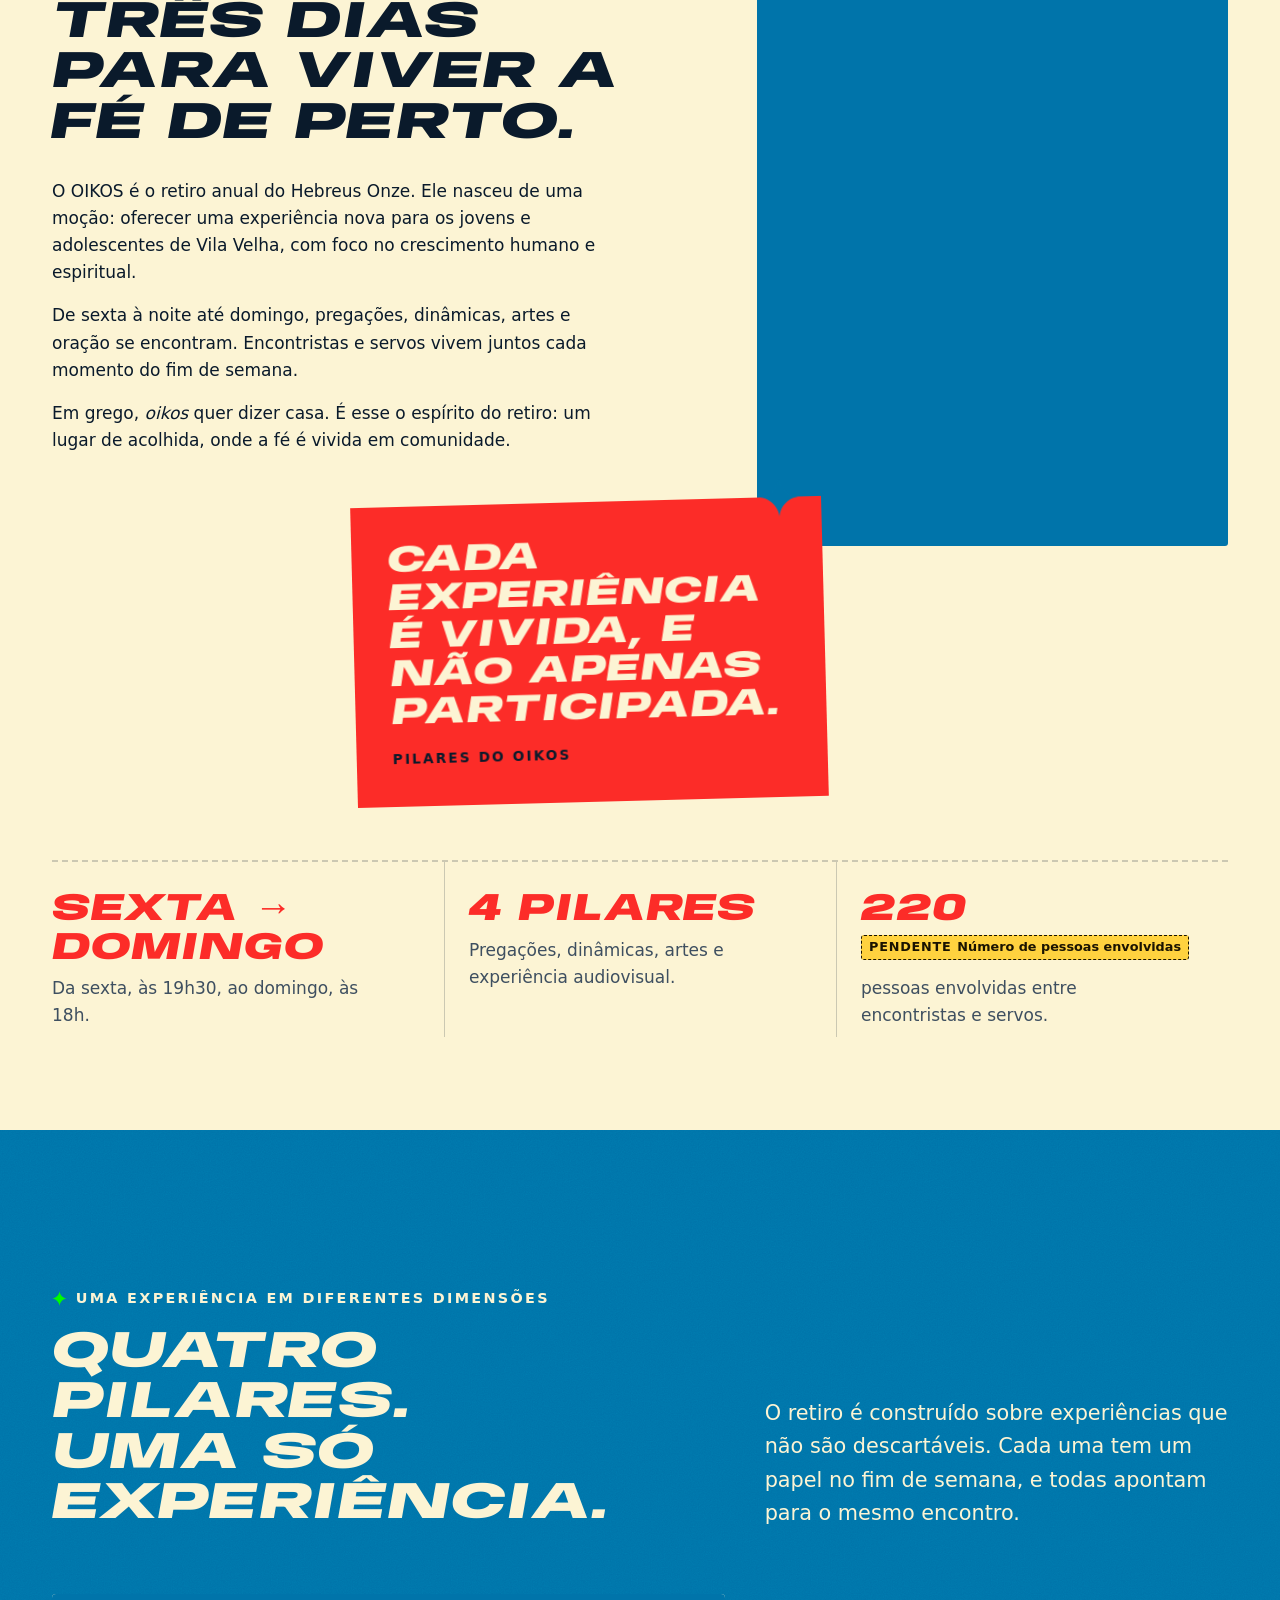
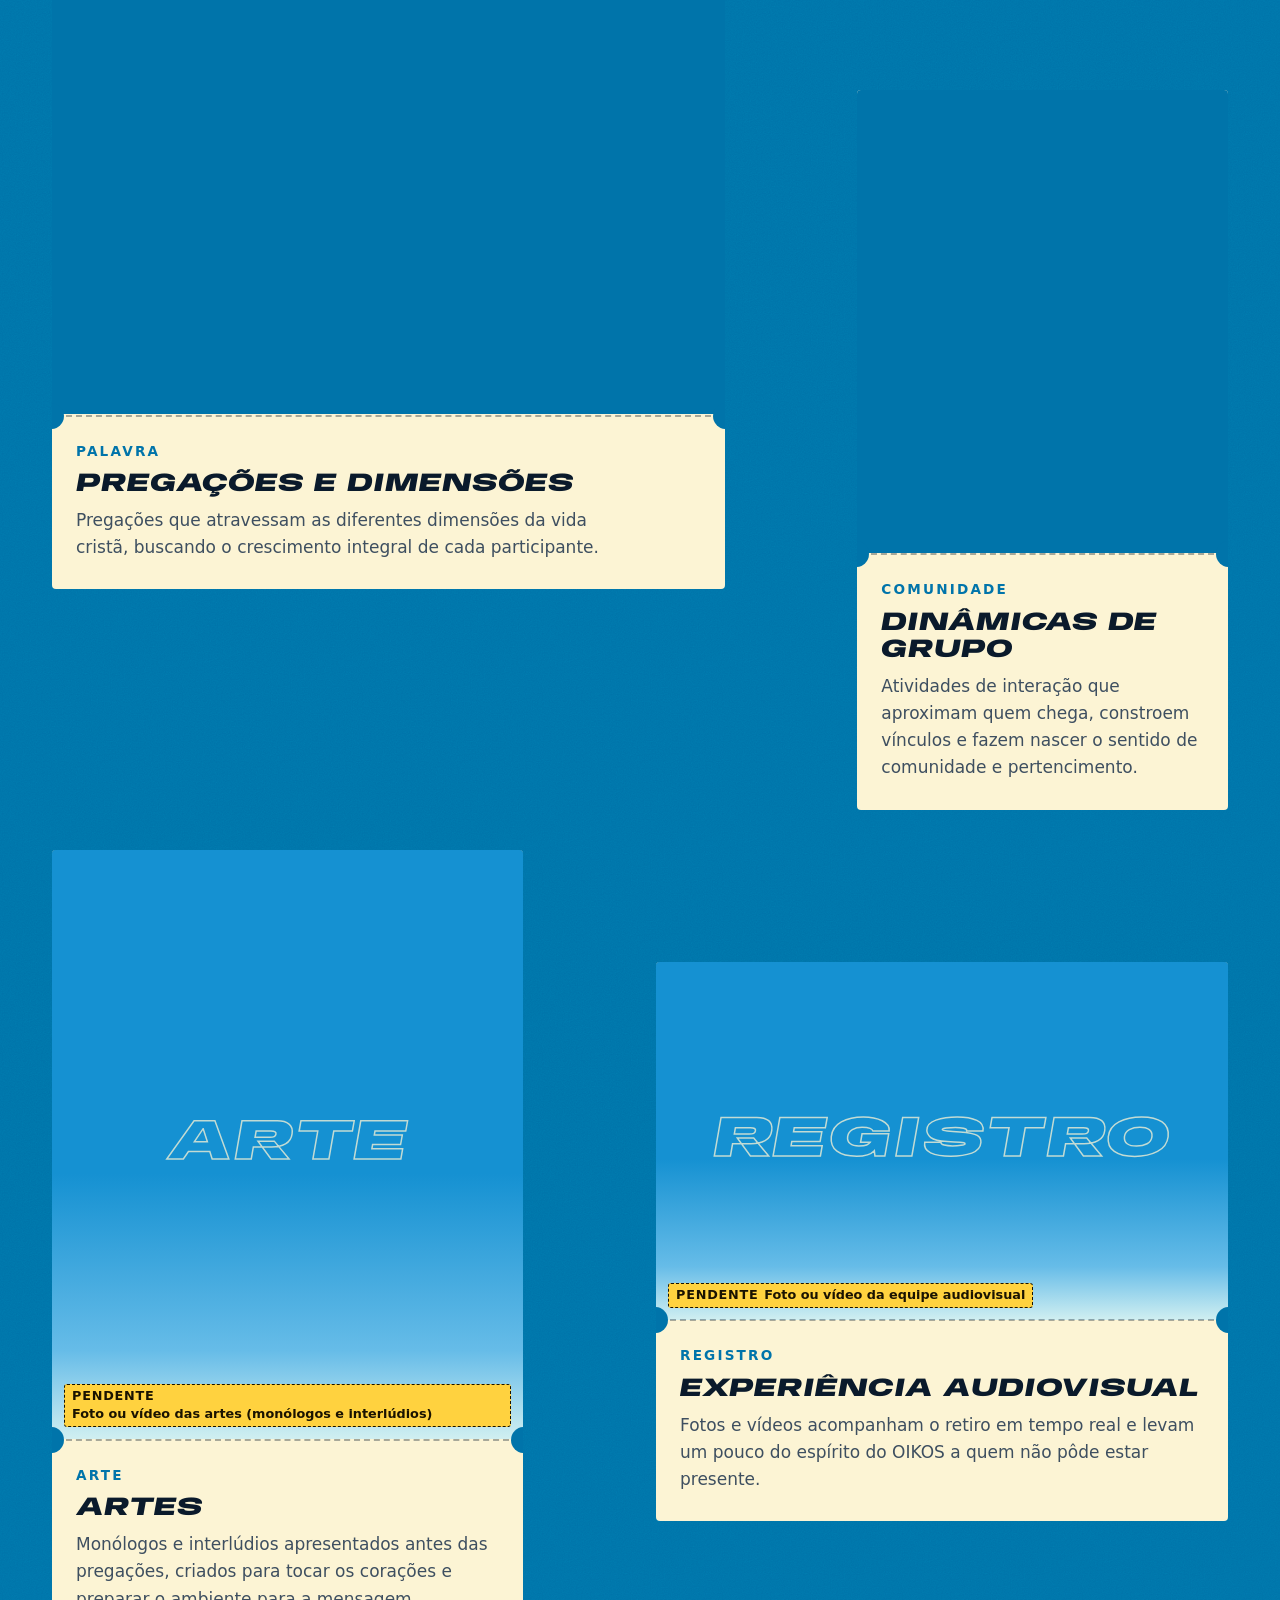
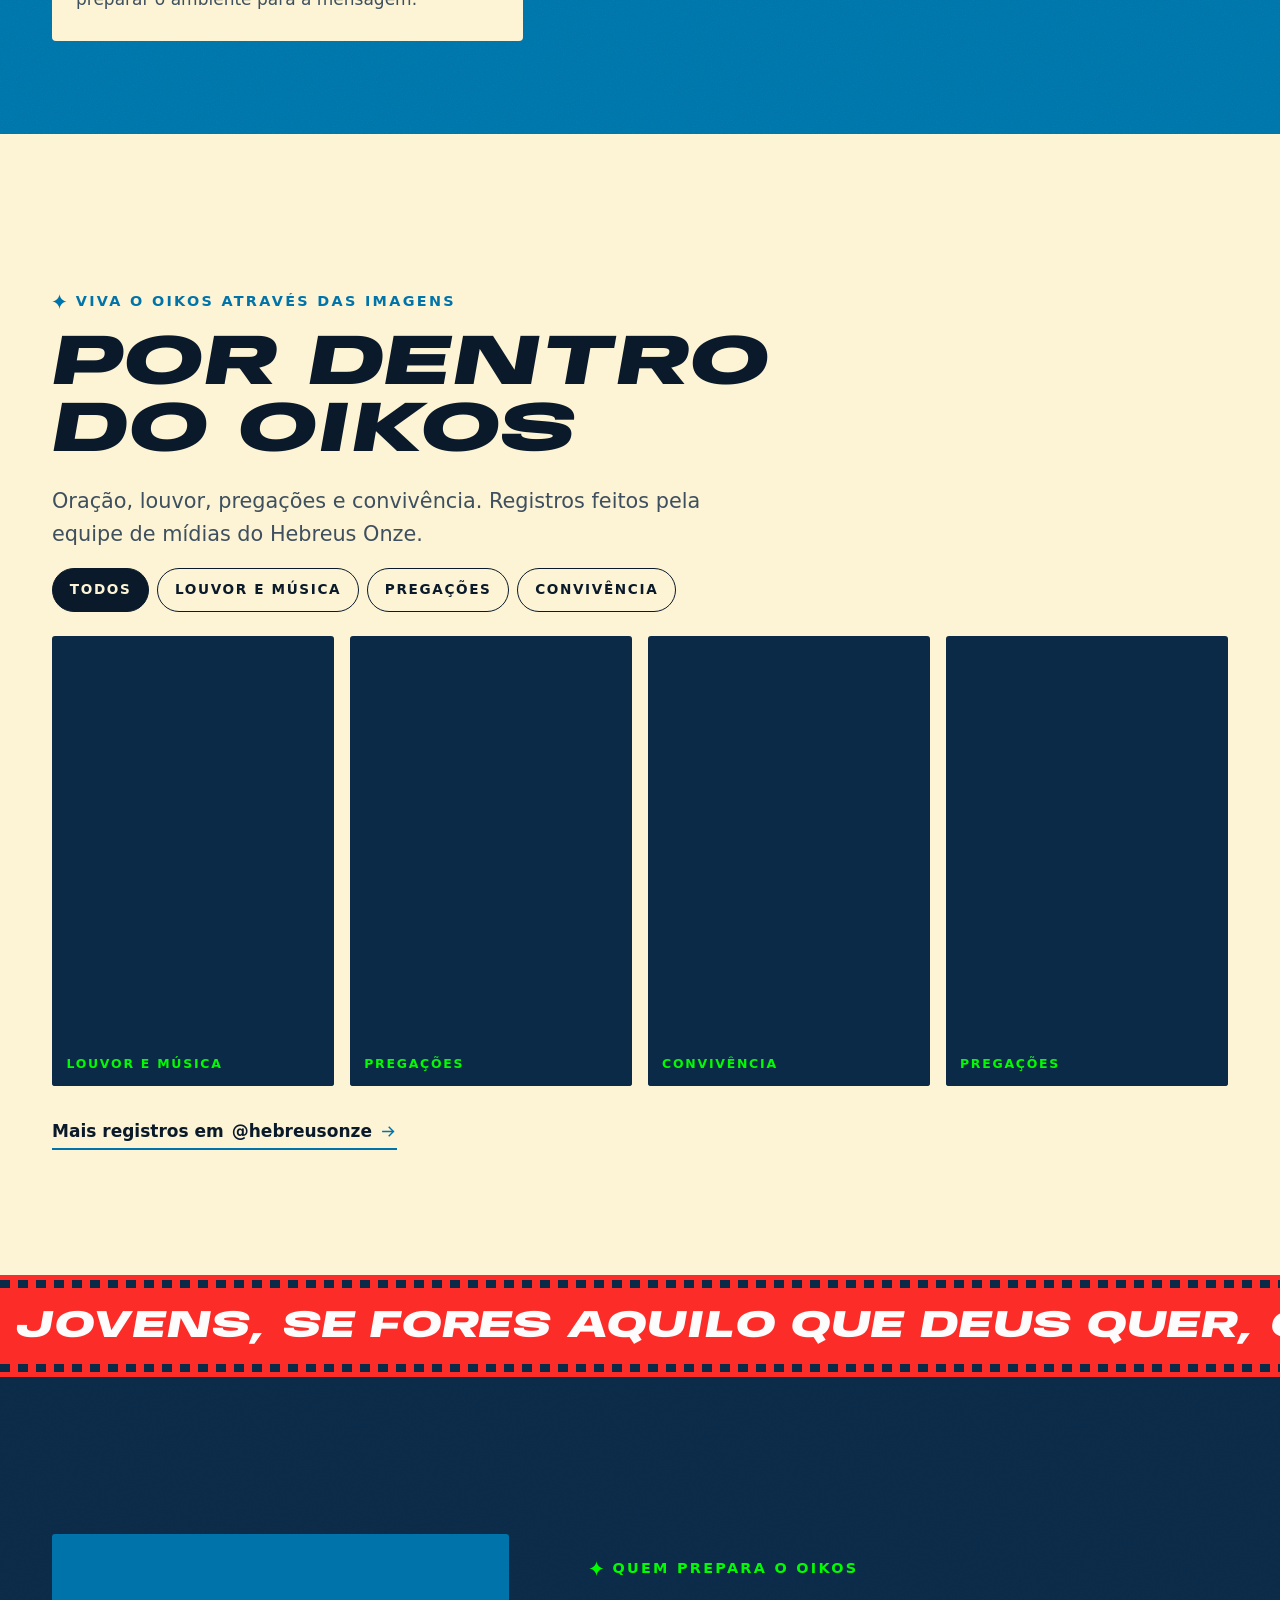
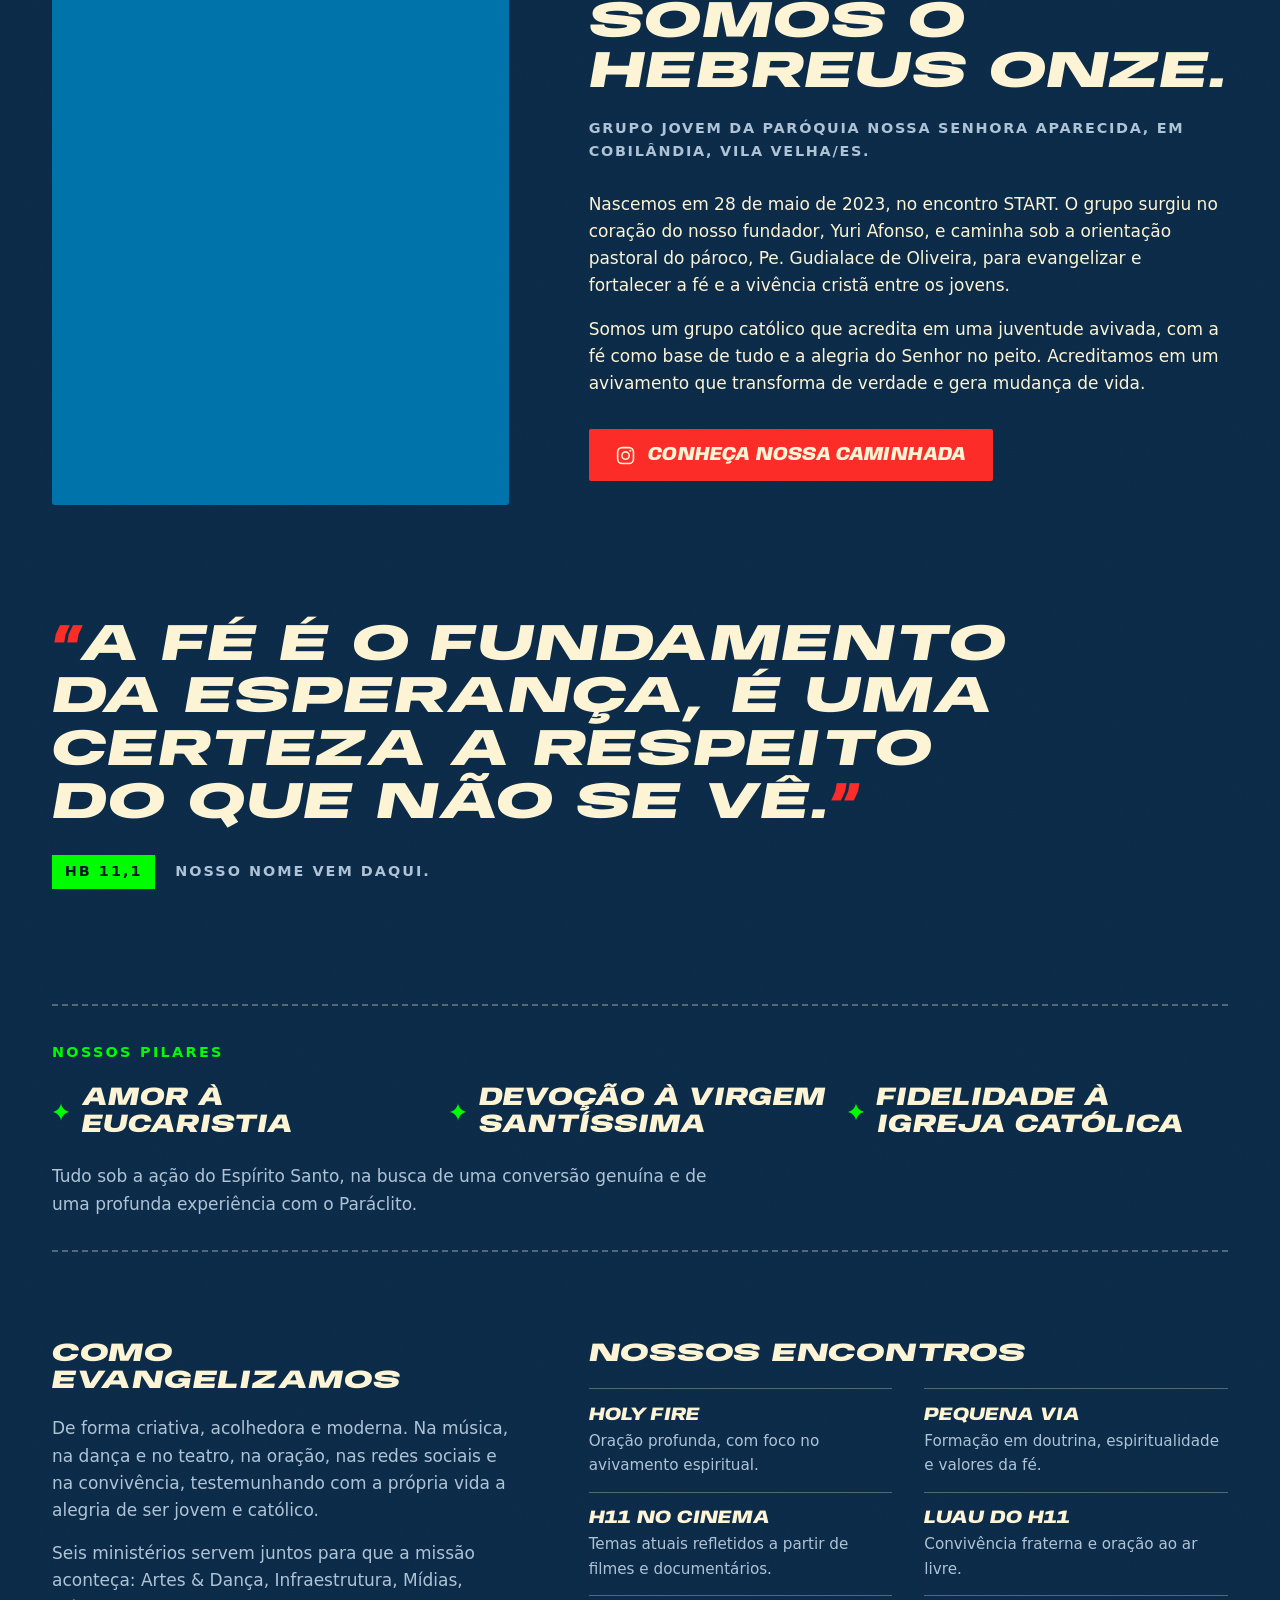
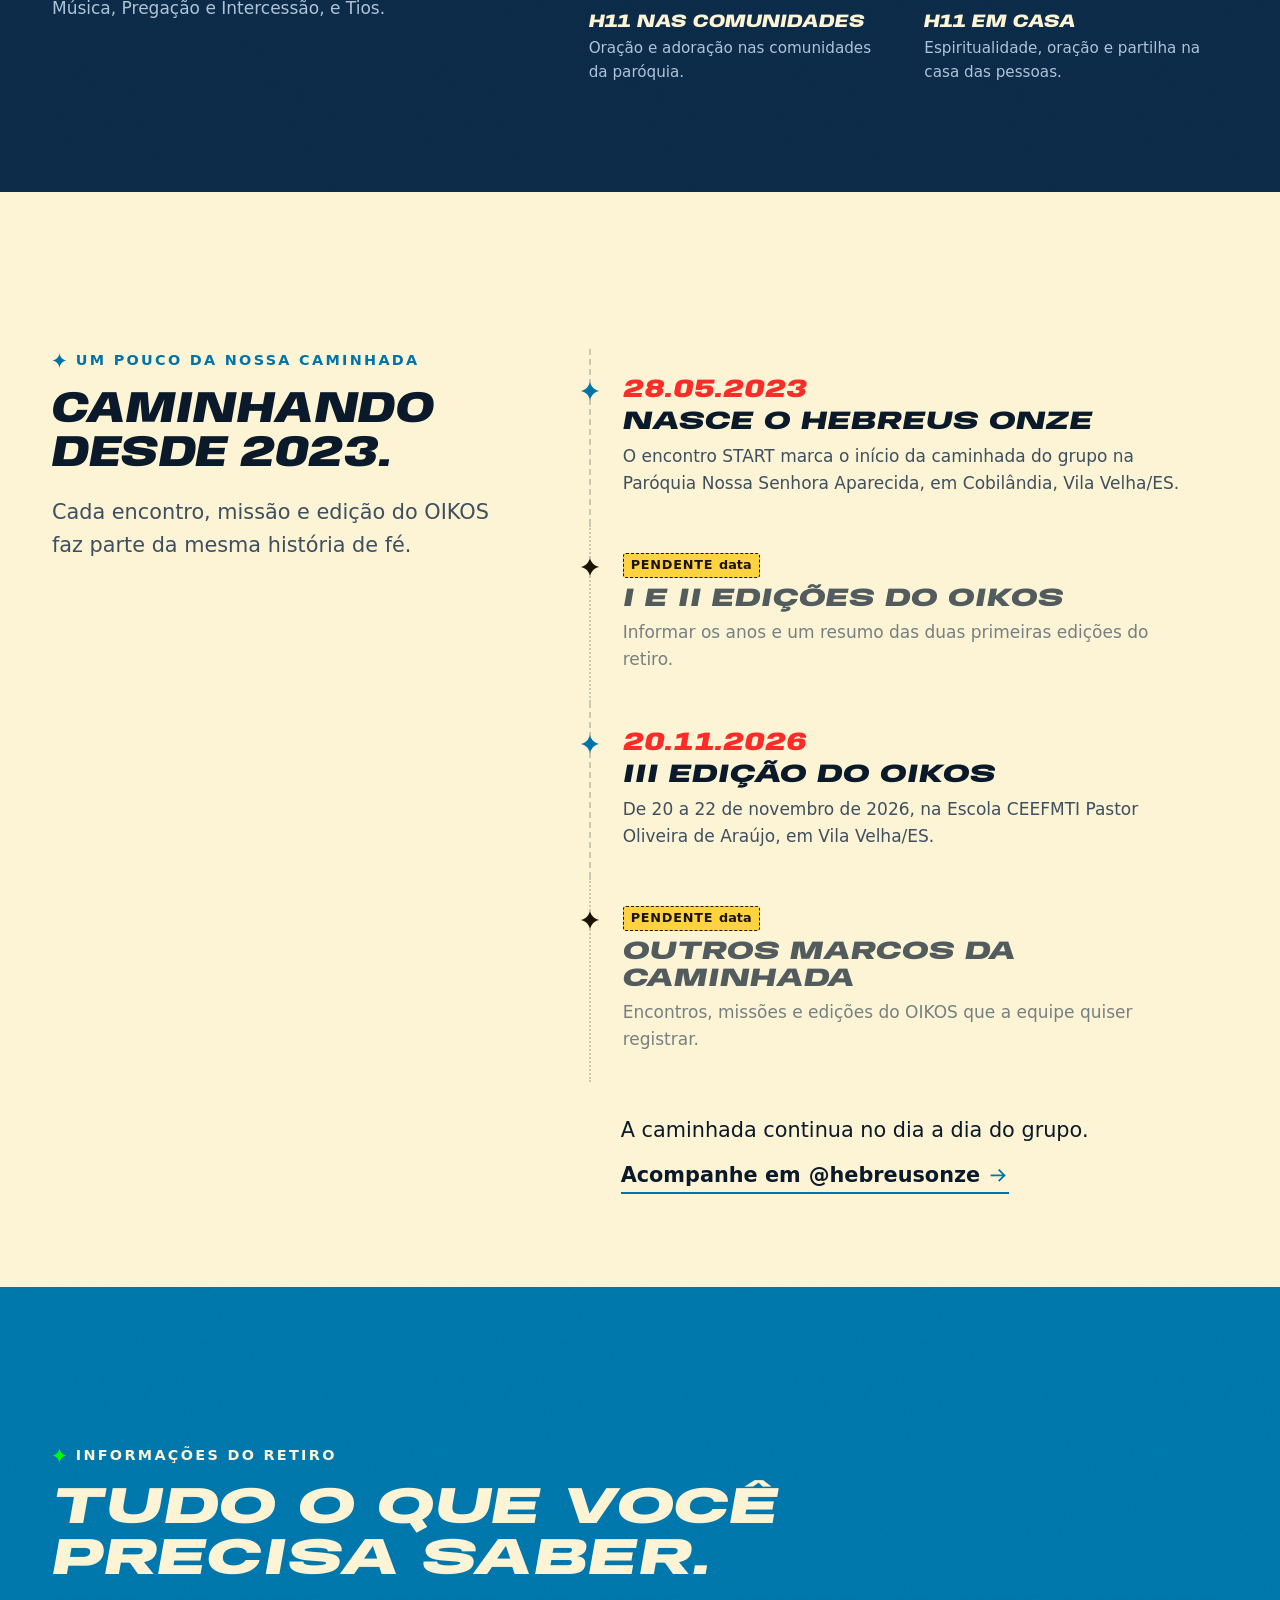
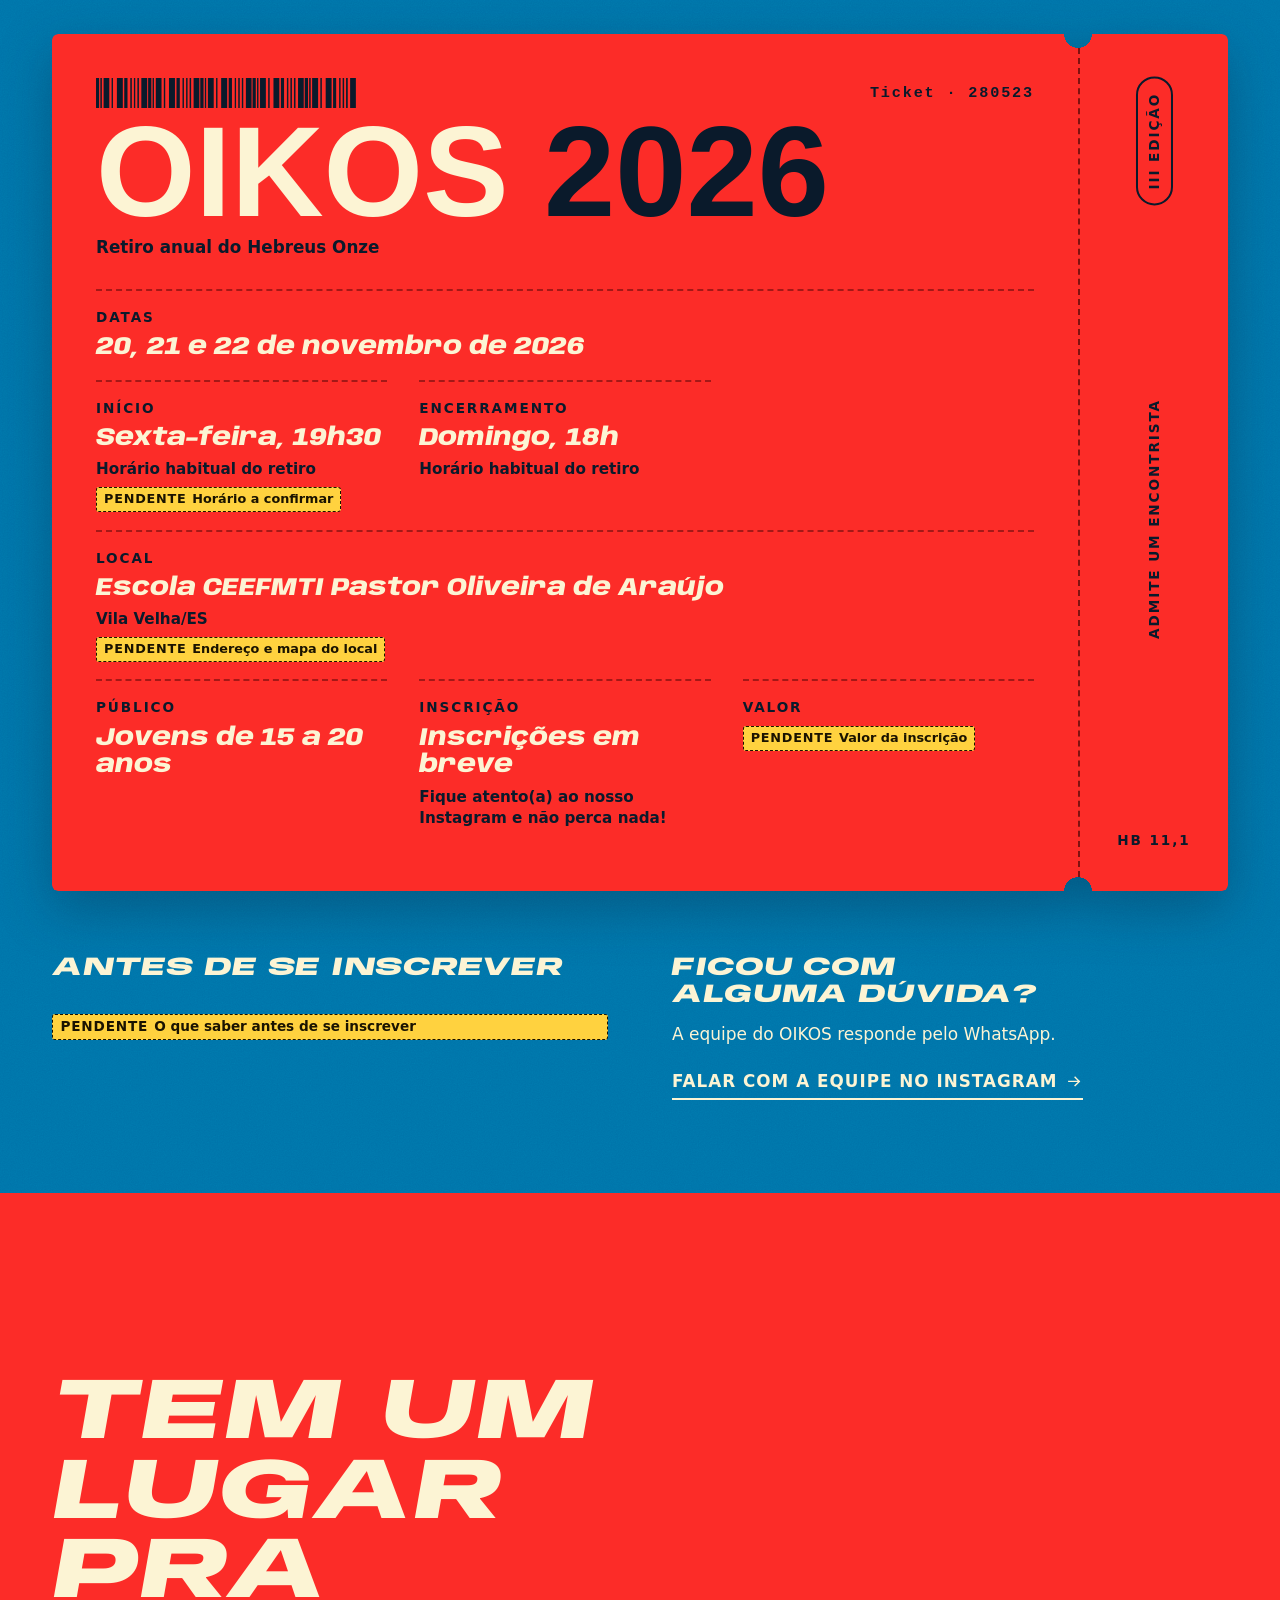
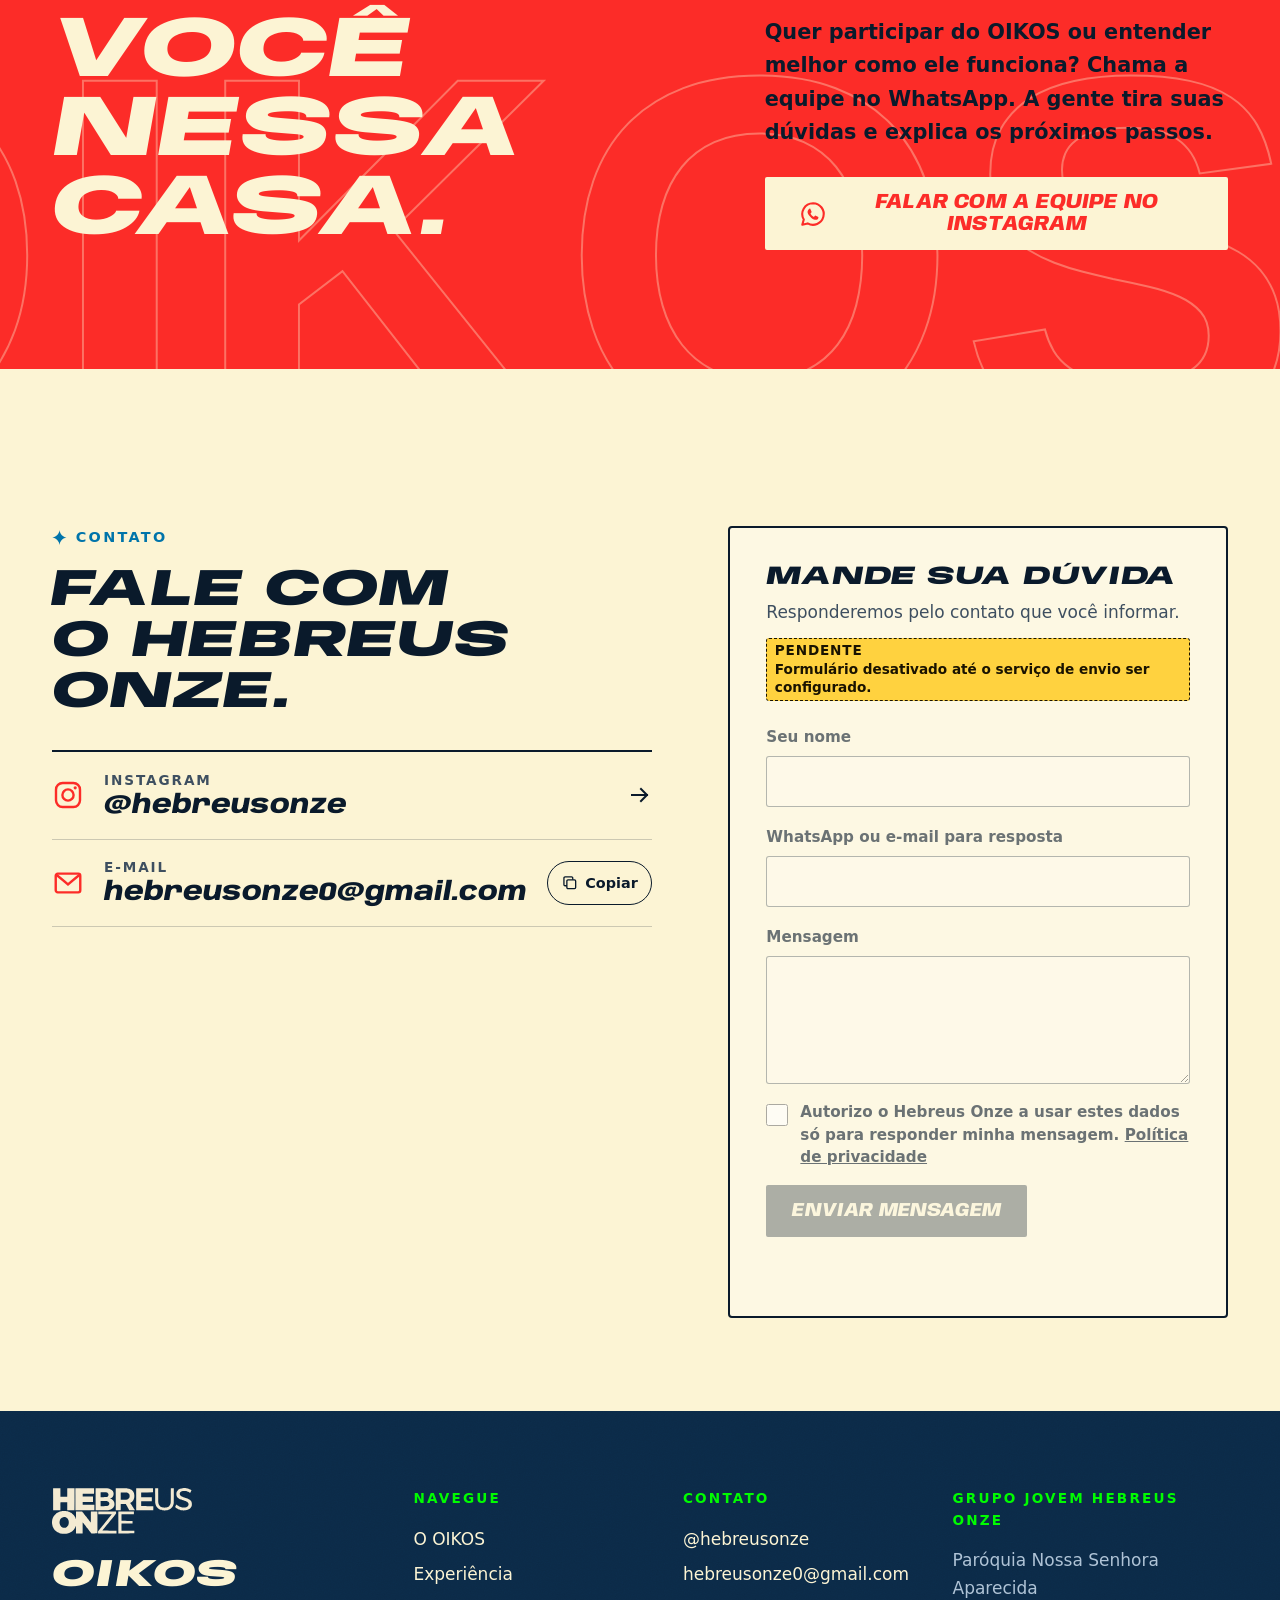
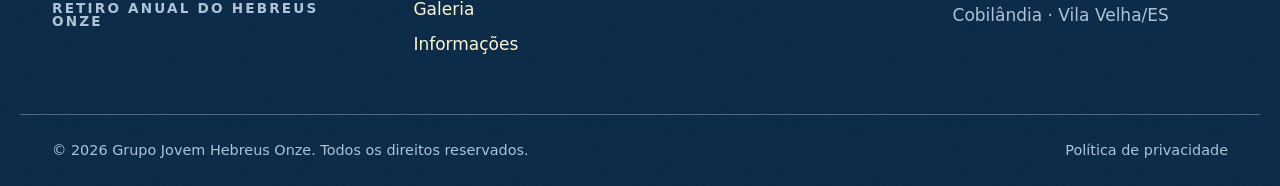
==== commit 0afcd007: "Troca a casa do topo pela nova foto com céu, montanhas e campo A foto ocupa a base do topo com a lin" ====
--- a/index.html
+++ b/index.html
@@ -132,7 +132,7 @@
     <img class="hero__tres-img" src="assets/img/oikos/tres-brilho.webp" width="1016" height="731" alt="">
   </div>
   <div class="hero__casa" aria-hidden="true">
-    <img src="assets/img/oikos/casa.webp" width="1080" height="459" alt="">
+    <img src="assets/img/oikos/casa-campo.webp" width="1254" height="1254" alt="">
   </div>
 
   <div class="fita">
--- a/css/estilo.css
+++ b/css/estilo.css
@@ -337,12 +337,15 @@
 
 /* ---------- 1 · Hero: o céu do cartaz ---------- */
 .hero {
-  /* Altura da faixa da casa = altura natural da imagem (1080 × 459) até 600px: a casa nunca é cortada */
-  --casa-h: clamp(200px, 42.5vw, 600px);
+  /* Faixa da foto da casa (1254 × 1254). --casa-ancora = altura da linha das montanhas
+     dentro da faixa; --casa-escala = largura da foto em relação à tela (zoom no celular). */
+  --casa-h: clamp(300px, 56vw, 820px);
+  --casa-ancora: .26;
+  --casa-escala: 1;
   position: relative; isolation: isolate; overflow: hidden;
   display: flex; flex-direction: column;
   padding-top: calc(var(--topo-h) + env(safe-area-inset-top, 0px));
-  padding-bottom: calc(var(--casa-h) * .8);
+  padding-bottom: calc(var(--casa-h) * (1 - var(--casa-ancora)) + 1rem);
   background: linear-gradient(180deg, var(--ceu) 0%, var(--ceu) 60%, var(--ceu-medio) 72%, var(--ceu-claro) 82%, var(--ceu-nevoa) 91%, var(--ceu-horizonte) 100%);
   color: var(--papel);
 }
@@ -350,20 +353,30 @@
 .hero__midia > video, .hero__midia > img { position: absolute; inset: 0; width: 100%; height: 100%; object-fit: cover; }
 .hero__sombra { display: none; position: absolute; inset: 0; z-index: -3; background: linear-gradient(180deg, rgb(0 116 170 / .55) 0%, rgb(0 116 170 / .35) 45%, rgb(0 116 170 / .8) 100%); }
 .hero__casa {
-  position: absolute; z-index: -1; left: 0; right: 0; bottom: 0;
+  position: absolute; z-index: -2; left: 0; right: 0; bottom: 0;
   height: var(--casa-h);
   overflow: hidden; pointer-events: none;
-  /* Campo contínuo nas laterais quando a tela é mais larga que a imagem */
-  background: url("../assets/img/oikos/campo.webp") left bottom / auto 50.3% repeat-x;
+  container-type: size;
+  /* O céu da foto se dissolve no azul do cartaz acima das montanhas */
+  -webkit-mask: linear-gradient(180deg, #0000 0%, #000 calc(var(--casa-ancora) * 92%));
+          mask: linear-gradient(180deg, #0000 0%, #000 calc(var(--casa-ancora) * 92%));
 }
 .hero__casa img {
-  position: absolute; bottom: 0; left: 56%;
-  width: auto; max-width: none; height: 100%;
-  transform: translateX(-56%);
-  -webkit-mask: linear-gradient(90deg, #0000, #000 6%, #000 94%, #0000);
-          mask: linear-gradient(90deg, #0000, #000 6%, #000 94%, #0000);
-}
-.hero__tres-grande { position: absolute; z-index: -2; pointer-events: none; right: -14vw; bottom: calc(var(--casa-h) * .22); width: min(78vw, 680px); aspect-ratio: 1; }
+  /* A linha das montanhas (49% da foto) fica na altura --casa-ancora; a casa (x ≈ 56%) fica centralizada sem abrir vão nas laterais */
+  --foto-l: calc(var(--casa-escala) * 100vw);
+  position: absolute; max-width: none; height: auto;
+  width: var(--foto-l);
+  top: calc(var(--casa-h) * var(--casa-ancora) - .49 * var(--foto-l));
+  left: clamp(calc(100vw - var(--foto-l)), calc(50vw - .56 * var(--foto-l)), 0px);
+}
+@supports (width: 1cqw) {
+  .hero__casa img {
+    --foto-l: calc(var(--casa-escala) * 100cqw);
+    top: calc(var(--casa-ancora) * 100cqh - .49 * var(--foto-l));
+    left: clamp(calc(100cqw - var(--foto-l)), calc(50cqw - .56 * var(--foto-l)), 0px);
+  }
+}
+.hero__tres-grande { position: absolute; z-index: -1; pointer-events: none; right: -6vw; bottom: calc(var(--casa-h) * (1 - var(--casa-ancora)) - 3vw); width: min(32vw, 480px); aspect-ratio: 1; }
 .hero__tres-grande img { position: absolute; height: auto; }
 .hero__anel { width: 118%; left: -9%; top: 18%; transform: rotate(-14deg); }
 .hero__tres-img { width: 78%; left: 8%; top: 12%; }
@@ -418,7 +431,12 @@
 }
 .hero__dados li .pend { margin-left: .4rem; }
 .hero__botoes { display: flex; flex-wrap: wrap; gap: .75rem; margin-top: 1.9rem; }
-@media (max-width: 559px) { .hero__botoes .btn { flex: 1 1 100%; } }
+@media (max-width: 559px) {
+  .hero__botoes .btn { flex: 1 1 100%; }
+}
+/* Botão secundário com fundo próprio: continua legível sobre o céu claro da foto */
+.hero .btn--contorno { background: var(--azul); border-color: var(--papel); color: var(--papel); }
+.hero .btn--contorno:hover { background: var(--papel); color: var(--azul); }
 .hero__pausa {
   position: absolute; z-index: 2;
   right: max(16px, env(safe-area-inset-right, 0px)); bottom: 1.25rem;
@@ -431,13 +449,16 @@
   .hero__centro { grid-template-columns: minmax(0, 5fr) minmax(0, 7fr); gap: 3rem; margin-top: 0; }
   .hero__texto { grid-column: 1; grid-row: 1; }
   .hero__bilhete { grid-column: 2; grid-row: 1; justify-self: start; width: 108%; max-width: 800px; margin-top: -3rem; }
-  .hero__tres-grande { right: -9vw; bottom: calc(var(--casa-h) * .3); width: min(44vw, 700px); }
+  .hero__tres-grande { right: -5vw; width: min(30vw, 470px); }
 }
 .hero__tres { display: none; }
 @media (max-width: 999px) {
   .hero__tres-grande { display: none; }
   .hero__tres { display: block; position: absolute; z-index: 1; width: 22%; height: auto; right: -2%; top: -14%; transform: rotate(-8deg); filter: drop-shadow(0 10px 16px rgb(10 26 43 / .3)); }
-  .hero { --casa-h: clamp(240px, 42.5vw, 600px); padding-bottom: calc(var(--casa-h) * 1.08); }
+  .hero { --casa-h: 56vw; --casa-ancora: .3; --casa-escala: 1.1; }
+}
+@media (max-width: 559px) {
+  .hero { --casa-h: 102vw; --casa-ancora: .34; --casa-escala: 1.35; }
 }
 
 /* ---------- Ingresso de informações (eco do bilhete oficial) ---------- */
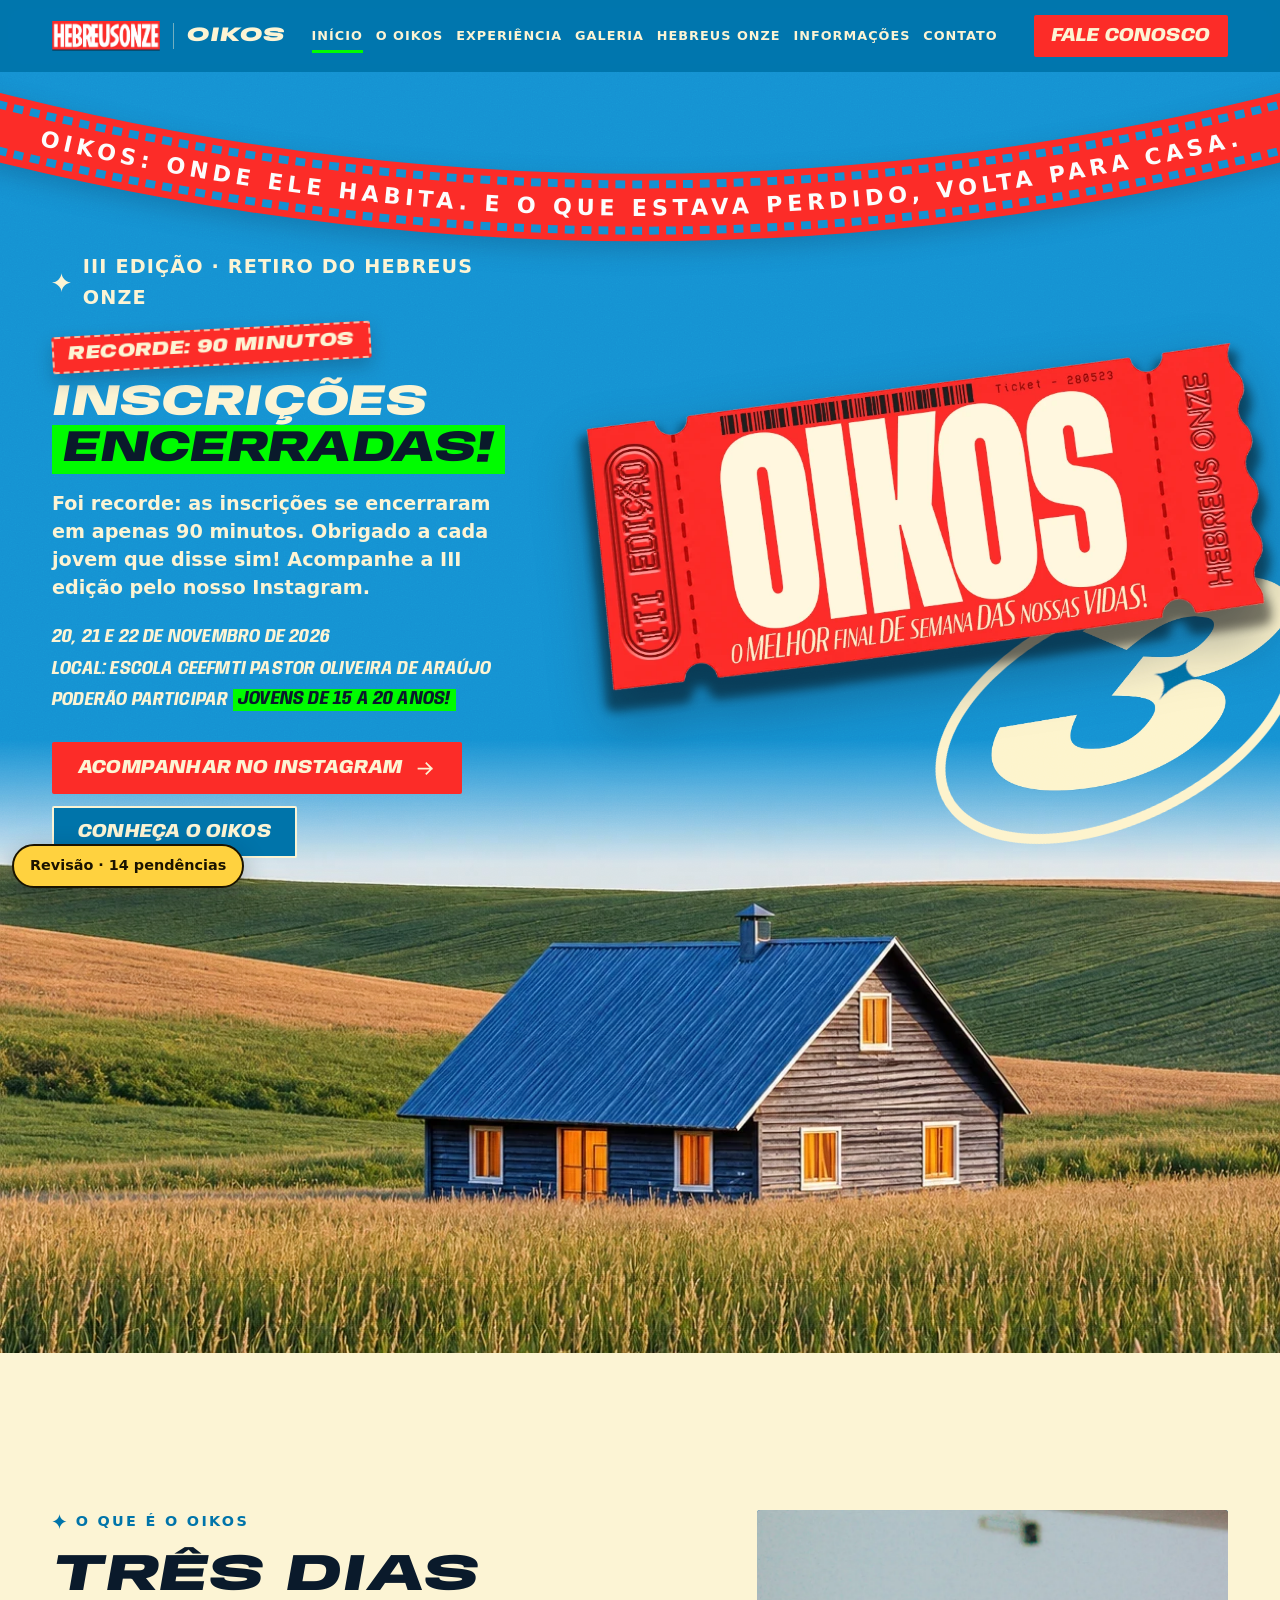
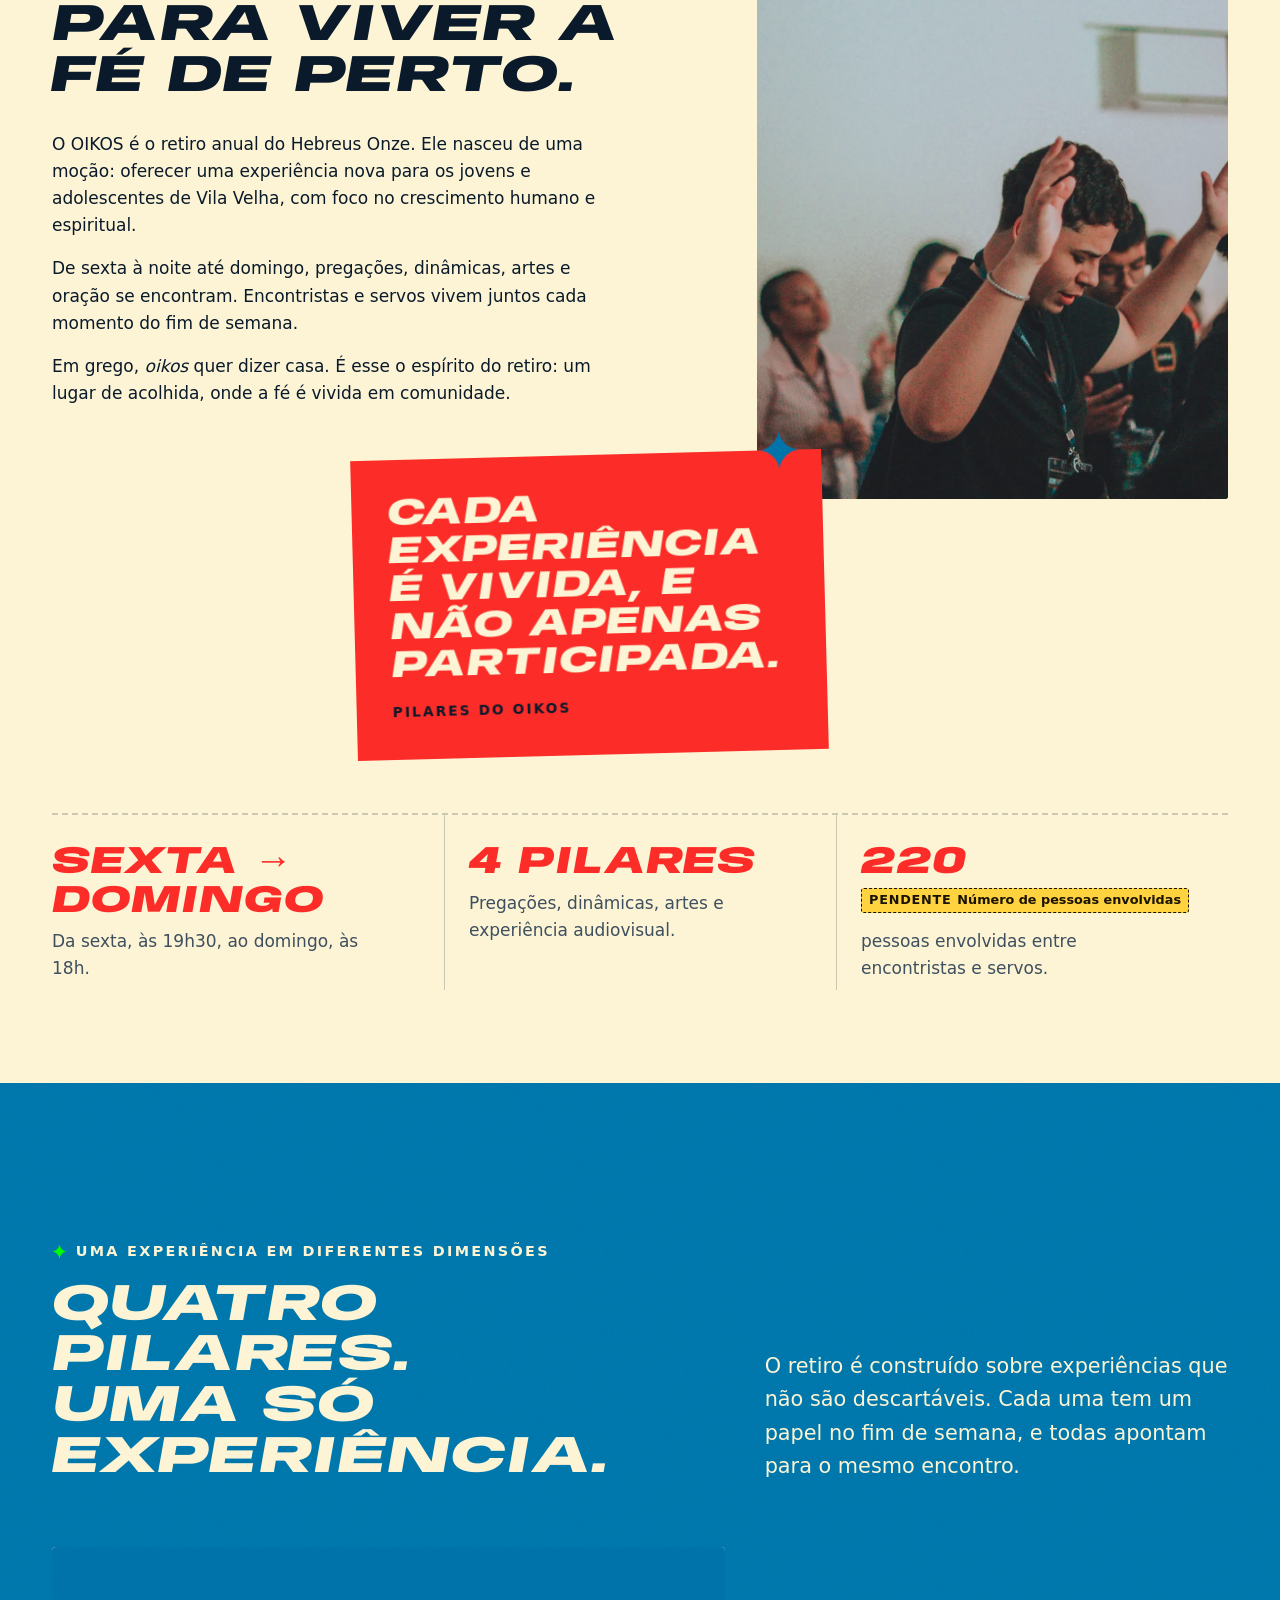
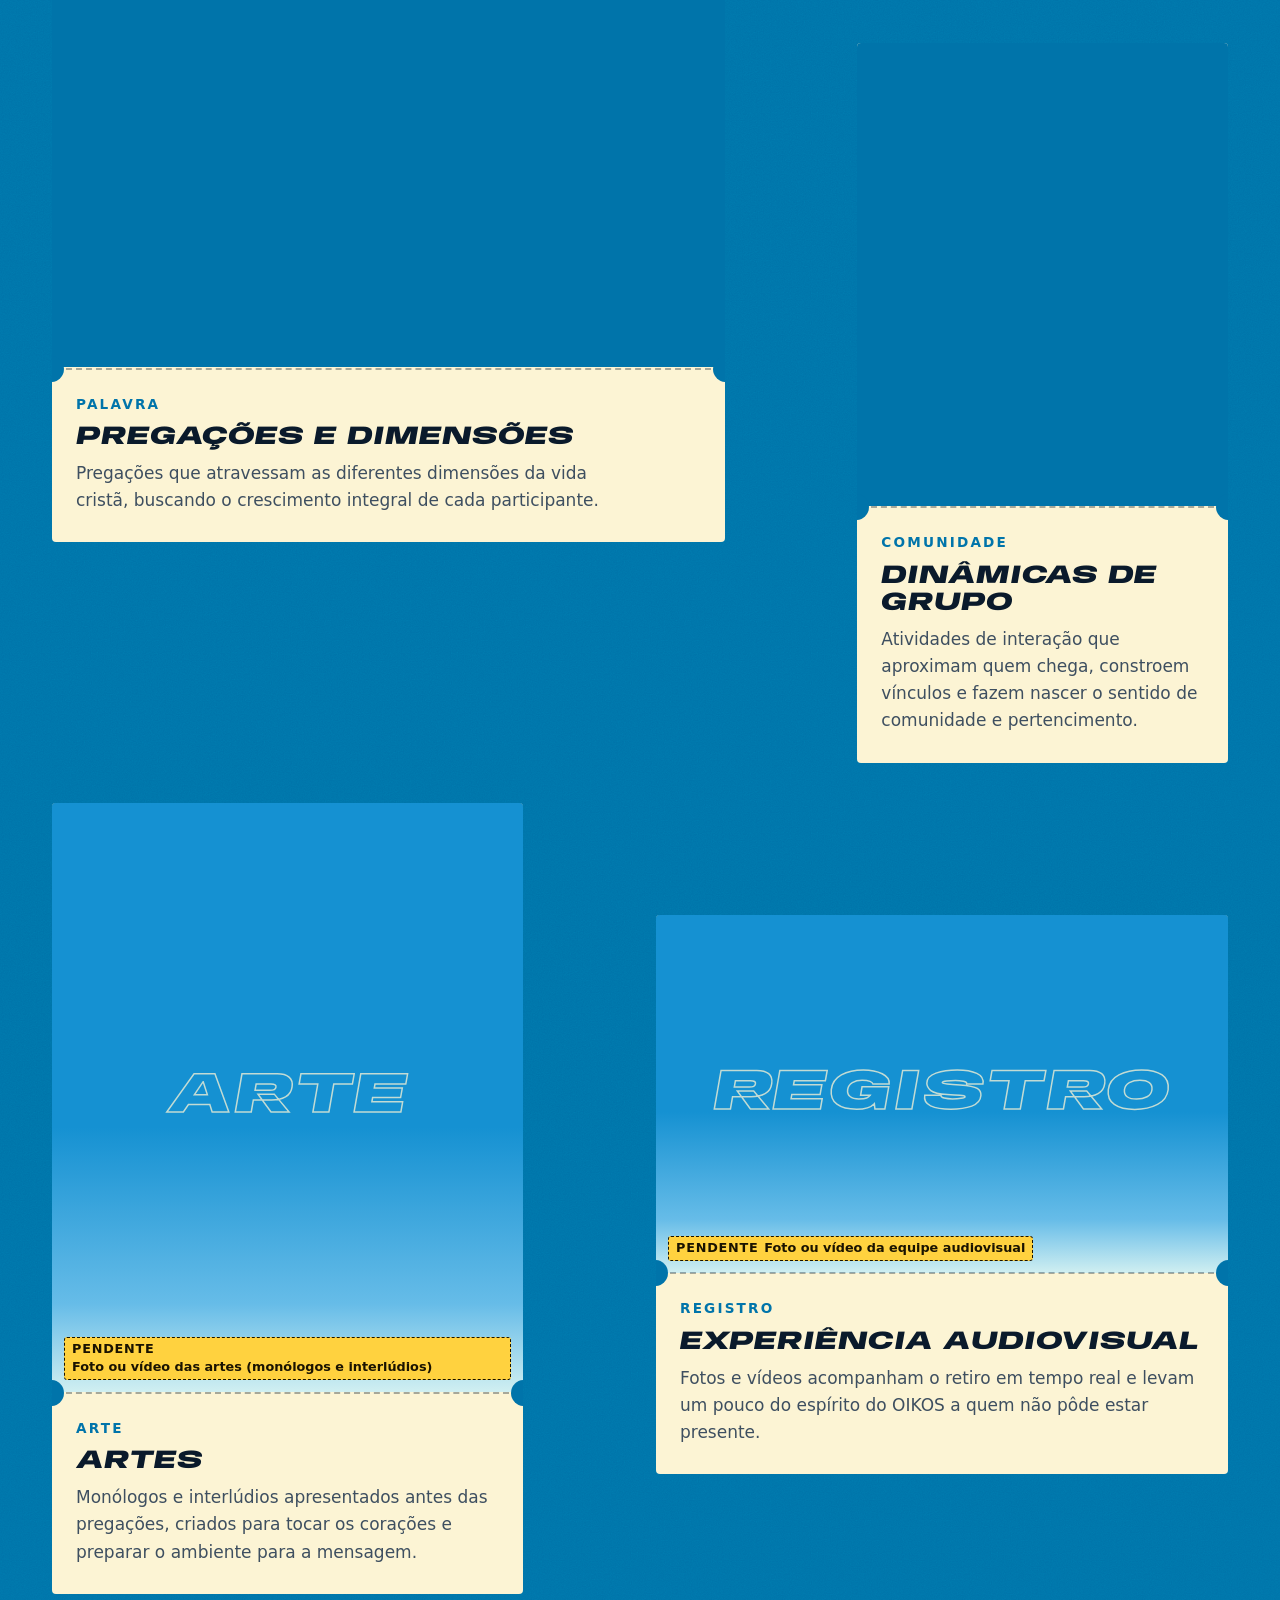
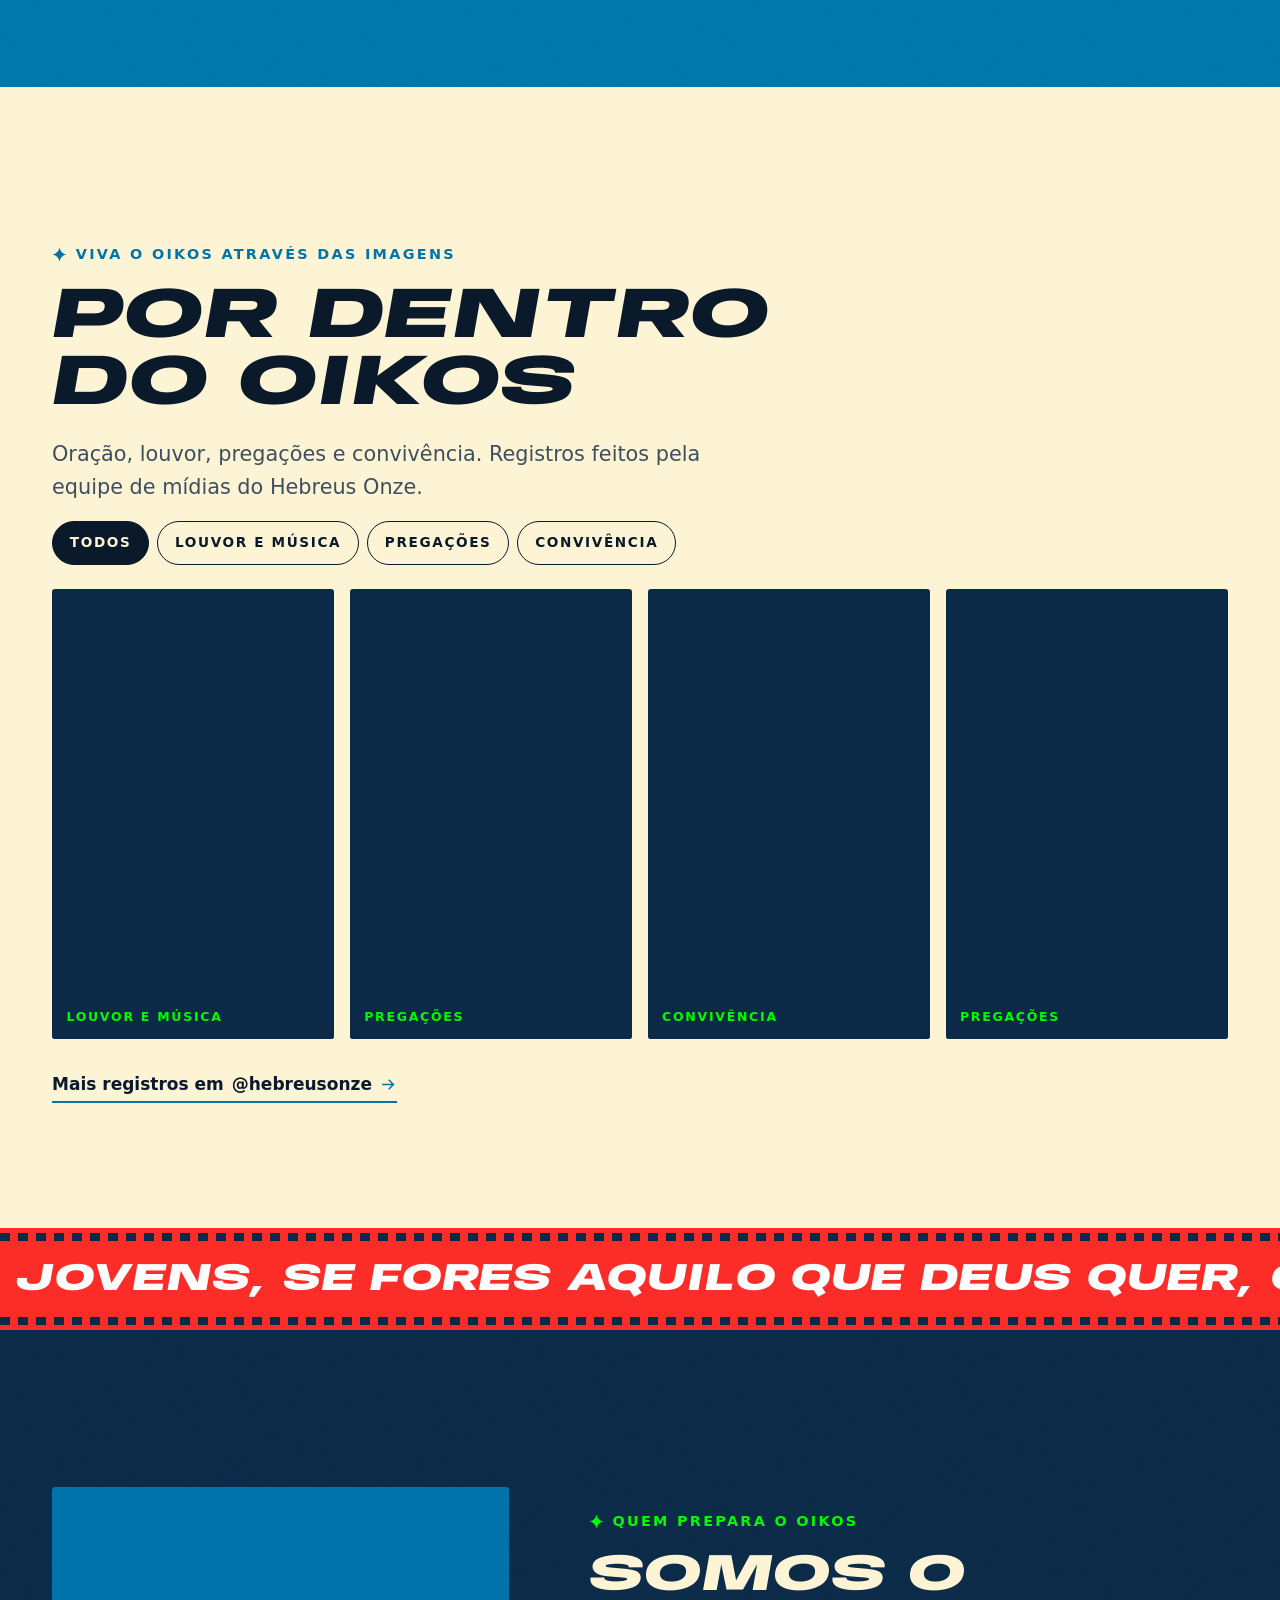
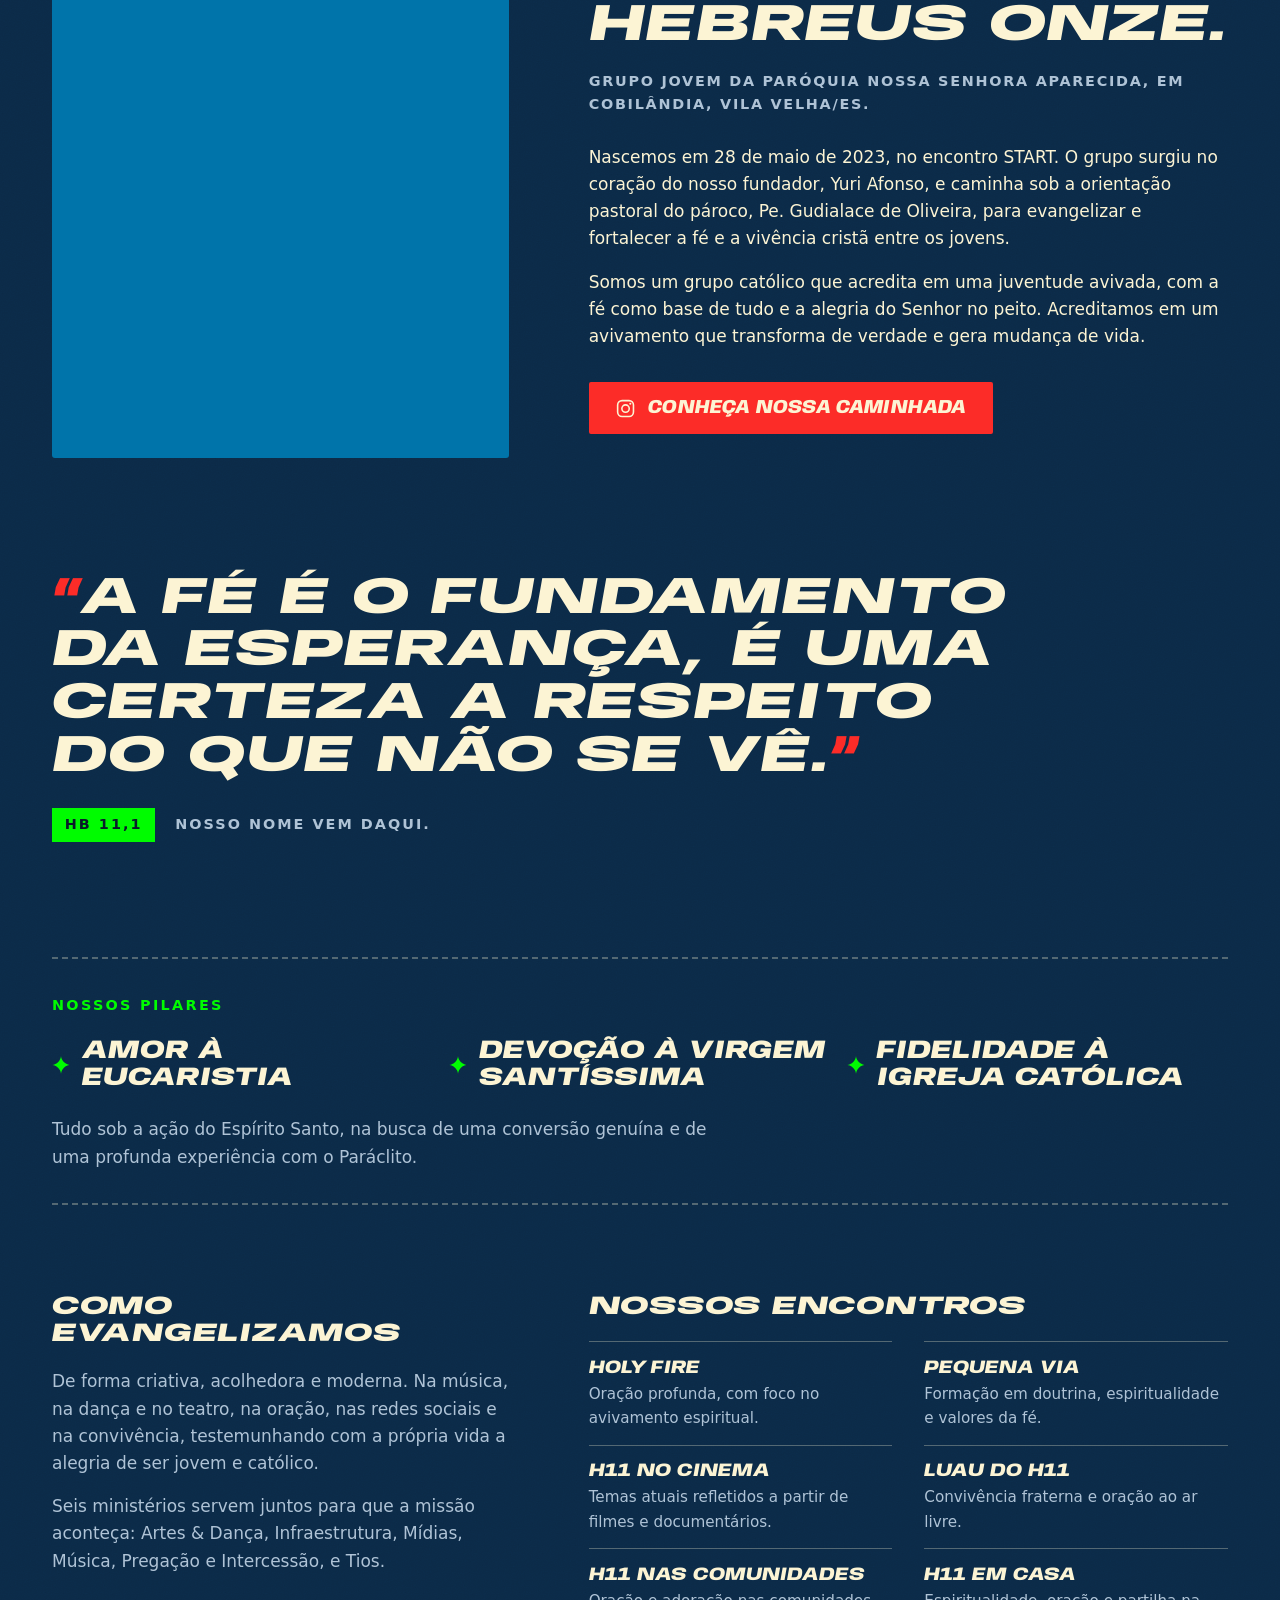
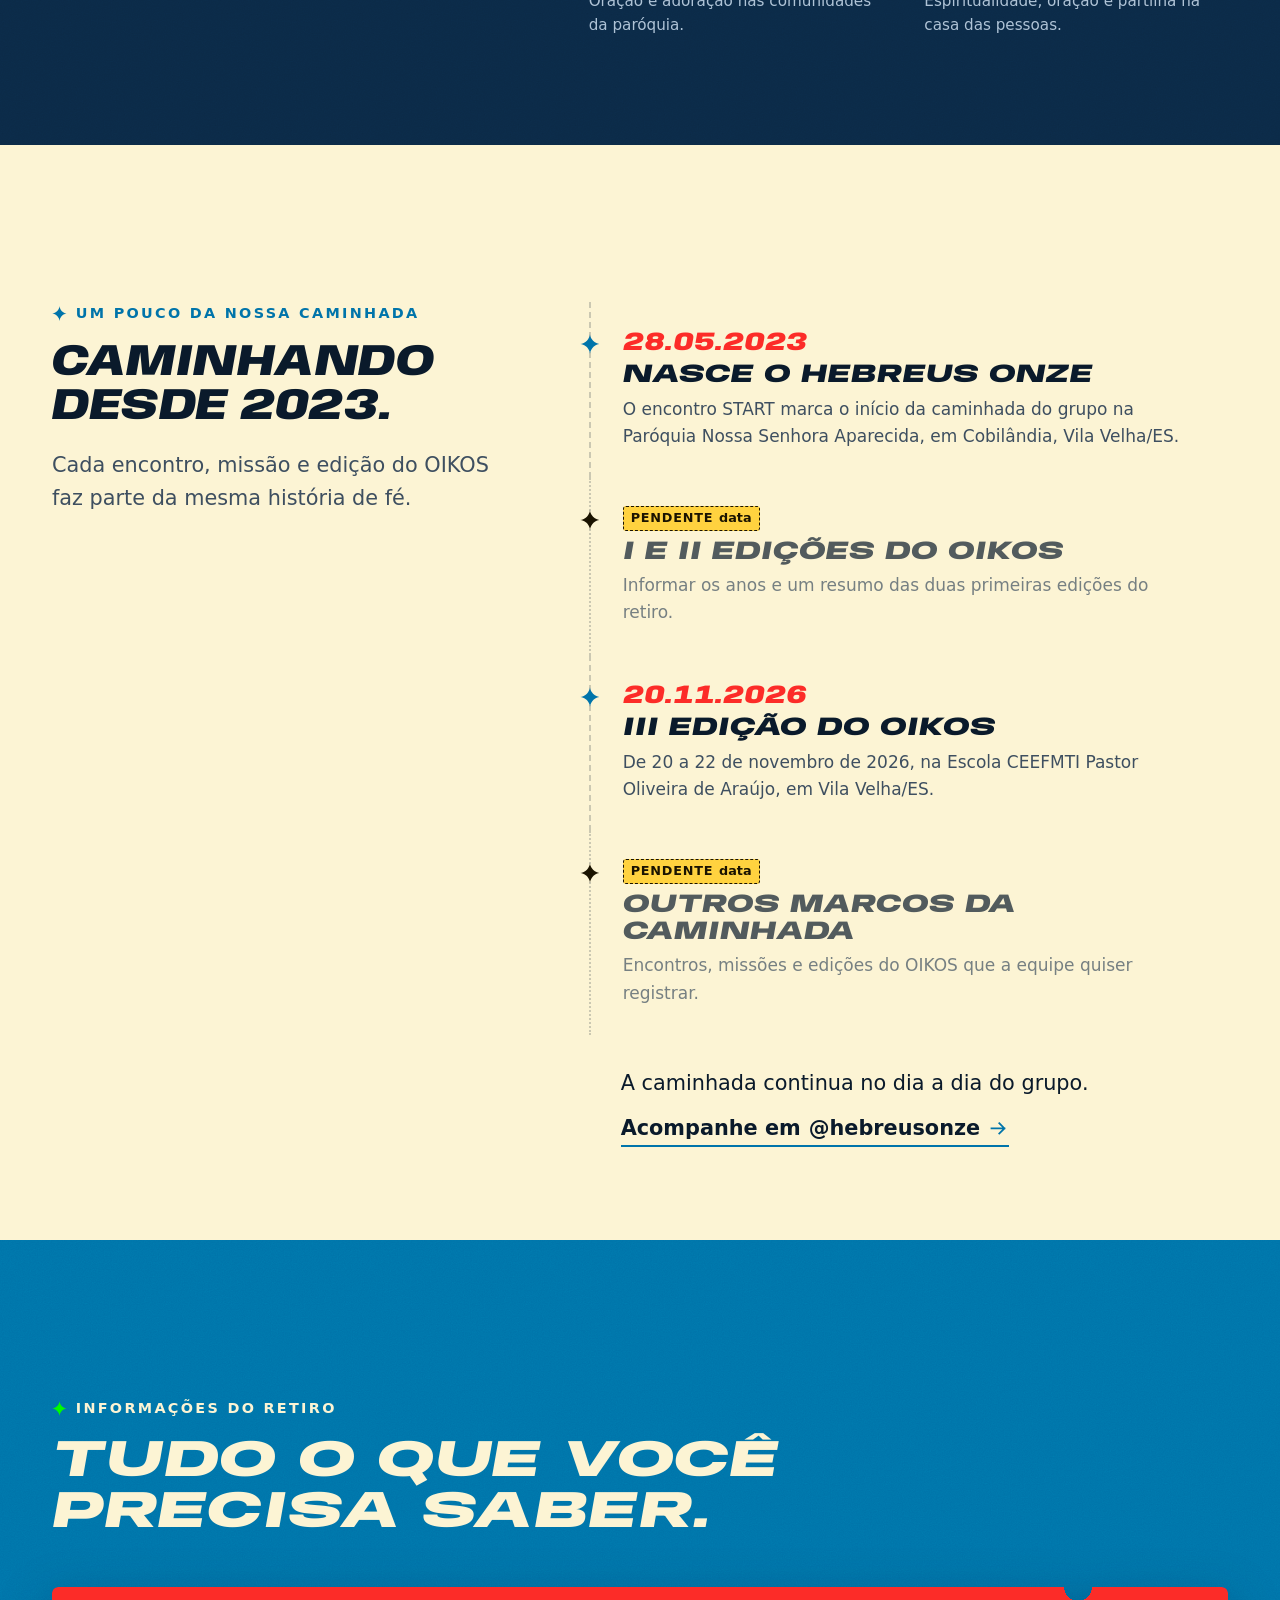
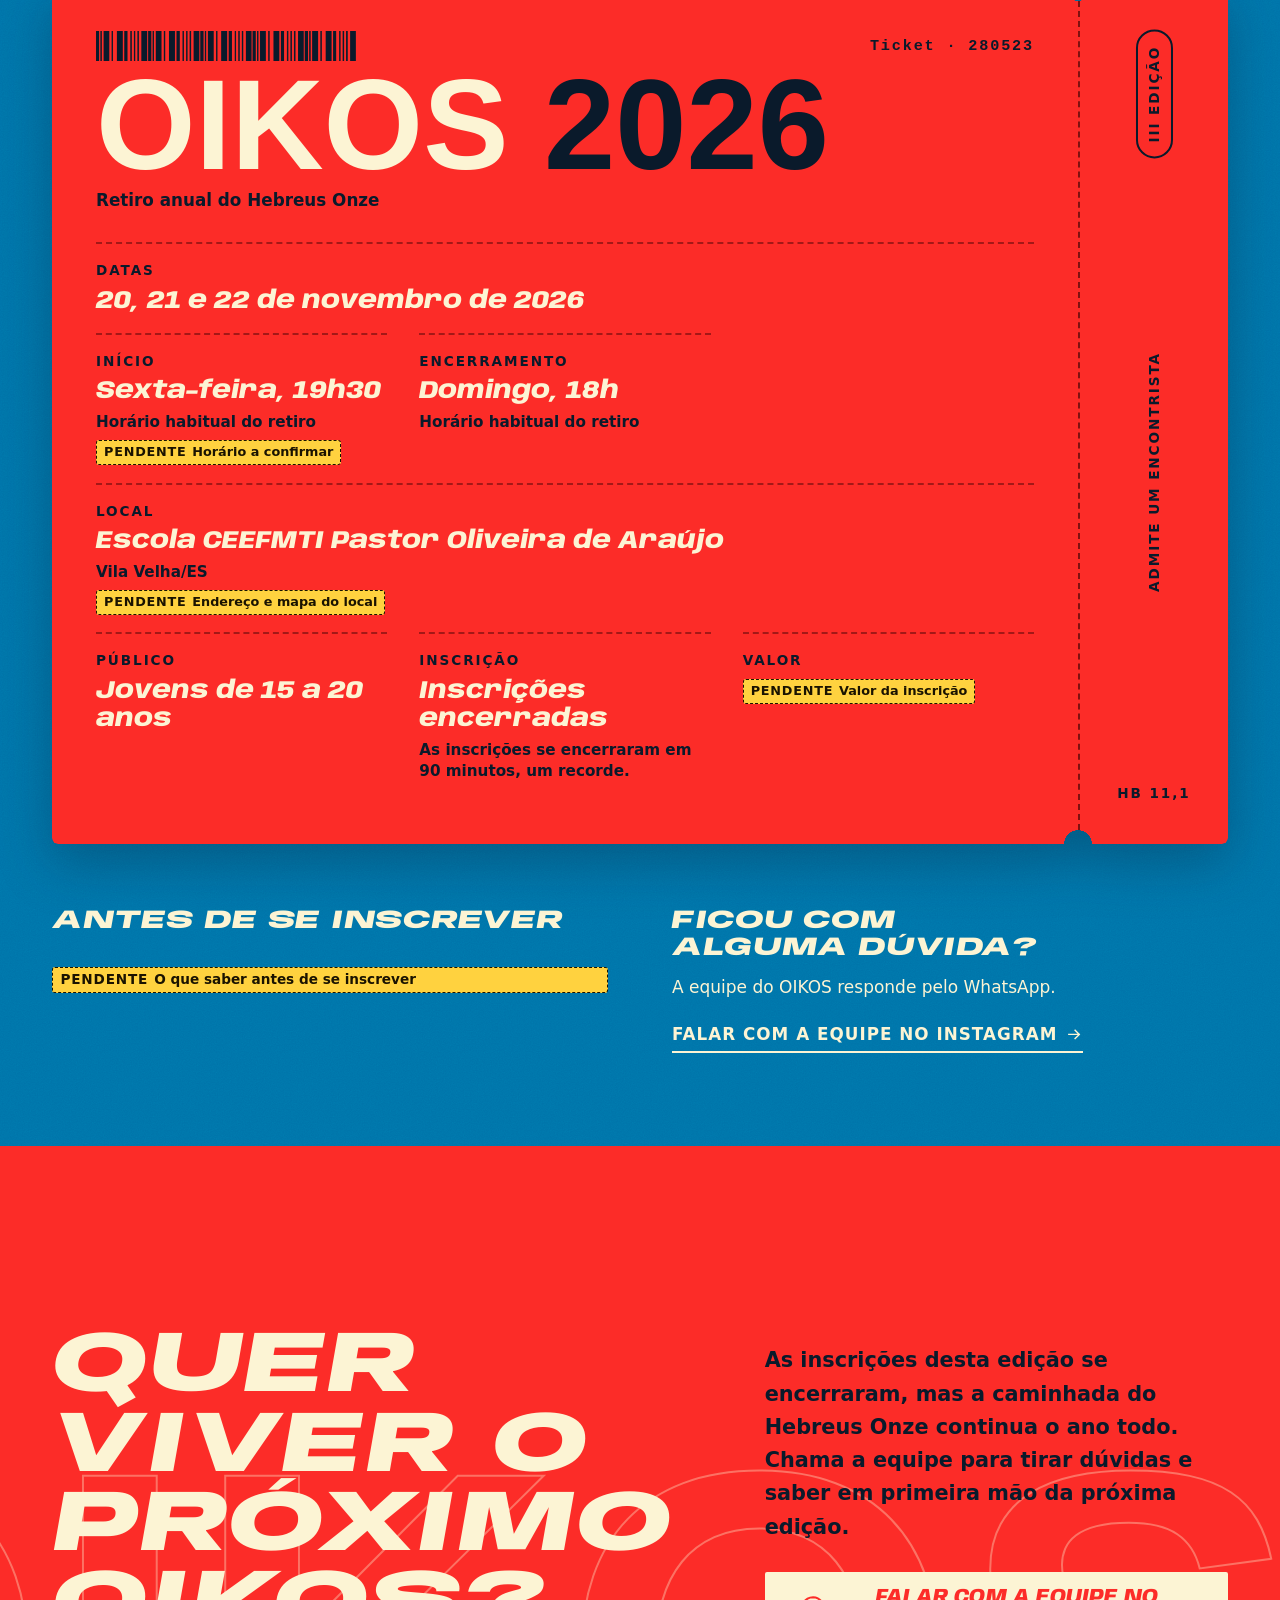
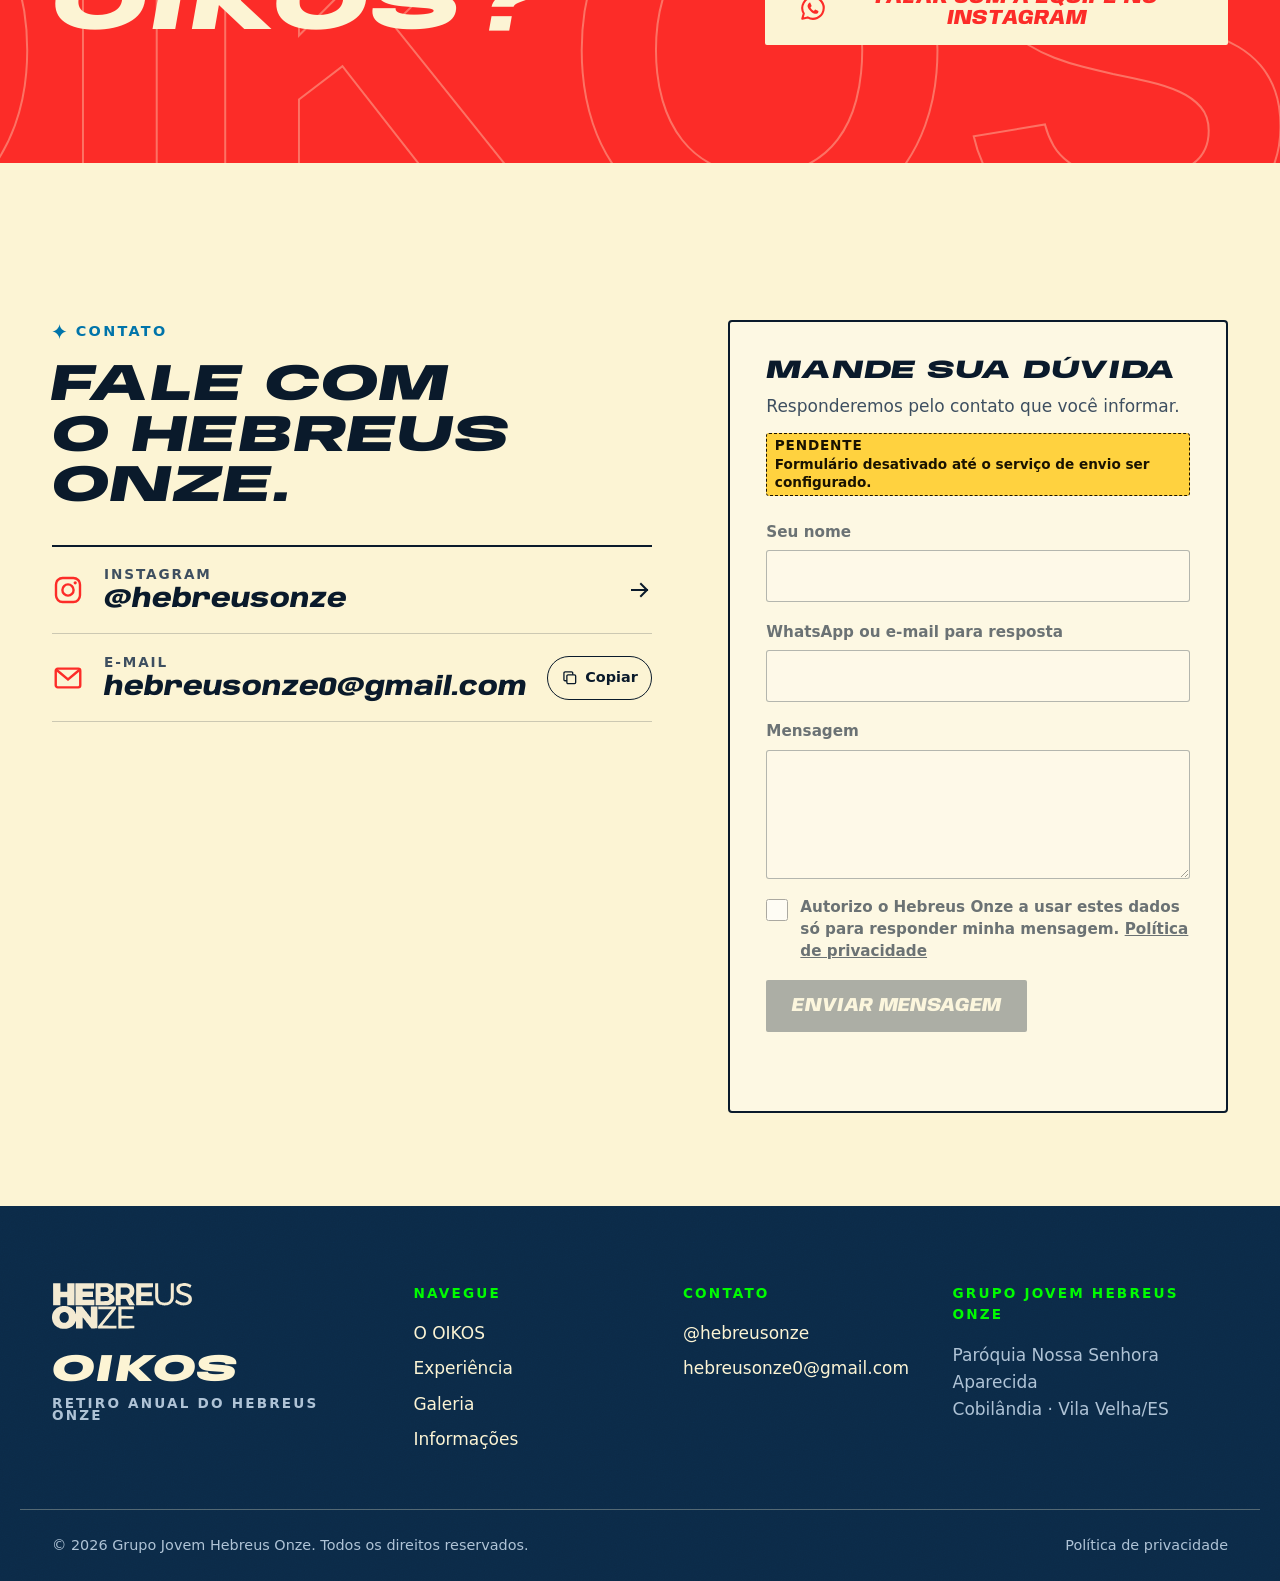
==== commit b2716c48: "Anuncia inscrições encerradas com recorde de 90 minutos O topo passa a mostrar "Inscrições encerrada" ====
--- a/index.html
+++ b/index.html
@@ -92,7 +92,7 @@
       </ul>
     </nav>
     <div class="topo__acoes">
-      <a class="btn btn--primario btn--pequeno topo__cta" href="#participar">Participar</a>
+      <a class="btn btn--primario btn--pequeno topo__cta" href="#participar">Fale conosco</a>
       <button class="menu-botao" type="button" aria-expanded="false" aria-controls="menu-movel" data-menu-botao>
         <span class="menu-botao__linhas" aria-hidden="true"></span>
         <span class="sr-only">Abrir menu</span>
@@ -114,7 +114,7 @@
     </ul>
   </nav>
   <div class="menu-movel__rodape">
-    <a class="btn btn--primario" href="#participar">Quero participar</a>
+    <a class="btn btn--primario" href="#participar">Fale com a equipe</a>
     <a class="menu-movel__social" data-instagram href="https://www.instagram.com/hebreusonze/" target="_blank" rel="noopener noreferrer">
       <svg class="icone" aria-hidden="true"><use href="#i-instagram"/></svg><span data-instagram-usuario>@hebreusonze</span>
     </a>
@@ -158,8 +158,9 @@
           <svg class="icone" aria-hidden="true"><use href="#i-brilho"/></svg>
           <span><span data-numero-edicao>III Edição</span> · Retiro do Hebreus Onze</span>
         </p>
-        <p class="hero__frase" data-fase-frase>Inscrições abertas <em>em breve!</em></p>
-        <p class="hero__sub" data-fase-subtitulo>O retiro anual do Hebreus Onze: um fim de semana de pregação, artes, oração e convivência. Fique atento(a) ao nosso Instagram e não perca nada!</p>
+        <p class="hero__selo" data-fase-selo>Recorde: 90 minutos</p>
+        <p class="hero__frase" data-fase-frase>Inscrições <em>encerradas!</em></p>
+        <p class="hero__sub" data-fase-subtitulo>Foi recorde: as inscrições se encerraram em apenas 90 minutos. Obrigado a cada jovem que disse sim! Acompanhe a III edição pelo nosso Instagram.</p>
         <ul class="hero__dados">
           <li data-campo="quando">20, 21 e 22 de novembro de 2026</li>
           <li data-hero-local>Local: <span data-campo="local-nome">Escola CEEFMTI Pastor Oliveira de Araújo</span></li>
@@ -167,7 +168,7 @@
         </ul>
         <div class="hero__botoes">
           <a class="btn btn--primario" href="#participar" data-fase-botao>
-            <span data-fase-botao-texto>Quero viver essa experiência</span>
+            <span data-fase-botao-texto>Acompanhar no Instagram</span>
             <svg class="icone" aria-hidden="true"><use href="#i-seta"/></svg>
           </a>
           <a class="btn btn--contorno" href="#oikos">Conheça o OIKOS</a>
@@ -484,12 +485,12 @@
 <section class="faixa faixa--vermelha participar" id="participar" aria-labelledby="participar-titulo">
   <div class="participar__fundo" aria-hidden="true">OIKOS</div>
   <div class="wrap participar__grade">
-    <h2 class="titulo titulo--ggg revela" id="participar-titulo">Tem um lugar pra você nessa casa.</h2>
+    <h2 class="titulo titulo--ggg revela" id="participar-titulo">Quer viver o próximo OIKOS?</h2>
     <div class="participar__acao revela">
-      <p>Quer participar do OIKOS ou entender melhor como ele funciona? Chama a equipe no WhatsApp. A gente tira suas dúvidas e explica os próximos passos.</p>
-      <a class="btn btn--papel btn--grande" href="#contato" data-whatsapp data-rotulo-alternativo="Falar com a equipe no Instagram">
+      <p>As inscrições desta edição se encerraram, mas a caminhada do Hebreus Onze continua o ano todo. Chama a equipe para tirar dúvidas e saber em primeira mão da próxima edição.</p>
+      <a class="btn btn--papel btn--grande" href="#contato" data-whatsapp data-mensagem="proxima" data-rotulo-alternativo="Falar com a equipe no Instagram">
         <svg class="icone" aria-hidden="true"><use href="#i-whatsapp"/></svg>
-        <span data-whatsapp-rotulo>Quero saber como participar</span>
+        <span data-whatsapp-rotulo>Quero saber da próxima edição</span>
       </a>
       <p class="participar__nota" data-whatsapp-nota hidden>Você vai abrir uma conversa com o número <span data-whatsapp-numero></span>.</p>
     </div>
@@ -604,7 +605,7 @@
 
 <!-- Chamada fixa no celular -->
 <div class="cta-movel" data-cta-movel hidden>
-  <a class="btn btn--primario" href="#participar">Quero participar</a>
+  <a class="btn btn--primario" href="#participar">Fale com a equipe</a>
 </div>
 
 <!-- Visualização ampliada da galeria -->
--- a/css/estilo.css
+++ b/css/estilo.css
@@ -418,11 +418,23 @@
 .hero__edicao .icone { width: 1em; height: 1em; color: var(--papel); }
 .hero__frase {
   max-width: 16ch; margin-top: 1rem;
-  font-family: var(--fonte-titulo); font-style: italic; font-stretch: 150%; font-weight: 850;
-  font-size: clamp(1.75rem, 1.1rem + 2.1vw, 2.9rem);
+  font-family: var(--fonte-titulo); font-style: italic; font-stretch: 132%; font-weight: 850;
+  font-size: clamp(1.75rem, 1.1rem + 2.1vw, 2.75rem);
   line-height: 1.04; text-transform: uppercase; text-wrap: balance;
 }
 .hero__frase em { white-space: nowrap; }
+/* Selo vermelho (ex.: "Recorde: 90 minutos") */
+.hero__selo {
+  display: inline-block; width: fit-content; margin-top: 1rem;
+  padding: .35rem .9rem .4rem;
+  border: 2px dashed rgb(252 244 212 / .7); border-radius: 3px;
+  background: var(--vermelho); color: var(--papel);
+  font-family: var(--fonte-titulo); font-style: italic; font-stretch: 120%; font-weight: 900;
+  font-size: 1.2rem; line-height: 1.1; text-transform: uppercase; letter-spacing: .02em;
+  transform: rotate(-3deg);
+  box-shadow: 0 8px 18px rgb(10 26 43 / .25);
+}
+.hero__selo + .hero__frase { margin-top: .9rem; }
 .hero__sub { max-width: 40ch; margin-top: 1.1rem; font-size: 1.2rem; font-weight: 700; line-height: 1.45; }
 .hero__dados { display: grid; gap: .45rem; margin: 1.5rem 0 0; padding: 0; list-style: none; }
 .hero__dados li {
@@ -450,6 +462,12 @@
   .hero__texto { grid-column: 1; grid-row: 1; }
   .hero__bilhete { grid-column: 2; grid-row: 1; justify-self: start; width: 108%; max-width: 800px; margin-top: -3rem; }
   .hero__tres-grande { right: -5vw; width: min(30vw, 470px); }
+  /* No computador a faixa da foto cabe inteira na tela: céu, casa completa e grama visíveis juntos */
+  .hero {
+    --casa-h: clamp(380px, min(48vw, calc(100vh - var(--topo-h) - 24px)), 1240px);
+    --casa-h: clamp(380px, min(48vw, calc(100svh - var(--topo-h) - 24px)), 1240px);
+    --casa-ancora: .22;
+  }
 }
 .hero__tres { display: none; }
 @media (max-width: 999px) {
@@ -1022,3 +1040,6 @@
 /* Traços da fita (SVG) */
 .fita__faixa { fill: none; stroke: var(--vermelho); stroke-width: 76; filter: drop-shadow(0 10px 14px rgb(10 26 43 / .2)); }
 .fita__furos { fill: none; stroke: var(--ceu); stroke-width: 9; stroke-dasharray: 11 8; }
+
+/* Telas de 1000 a 1199px: frase do topo um pouco menor para caber na coluna */
+@media (min-width: 1000px) and (max-width: 1199px) { .hero__frase { font-size: 2.1rem; } }
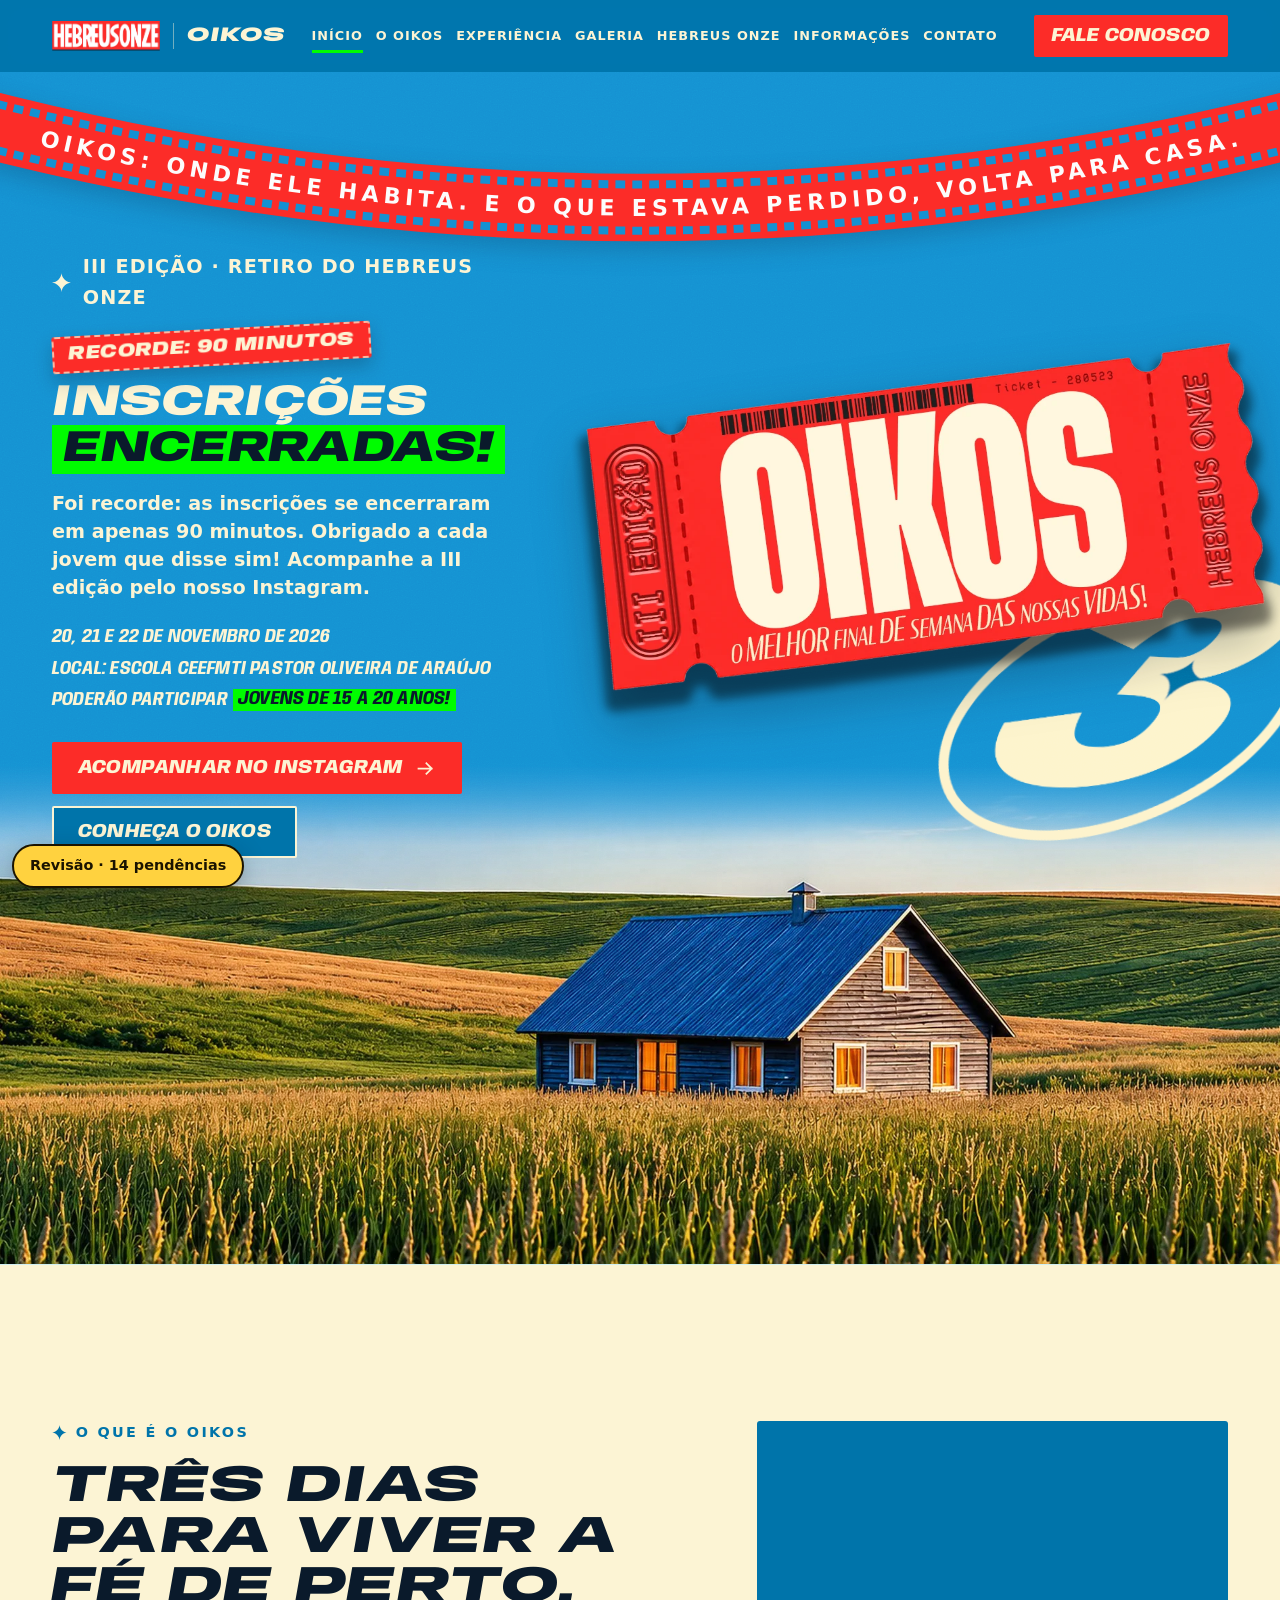
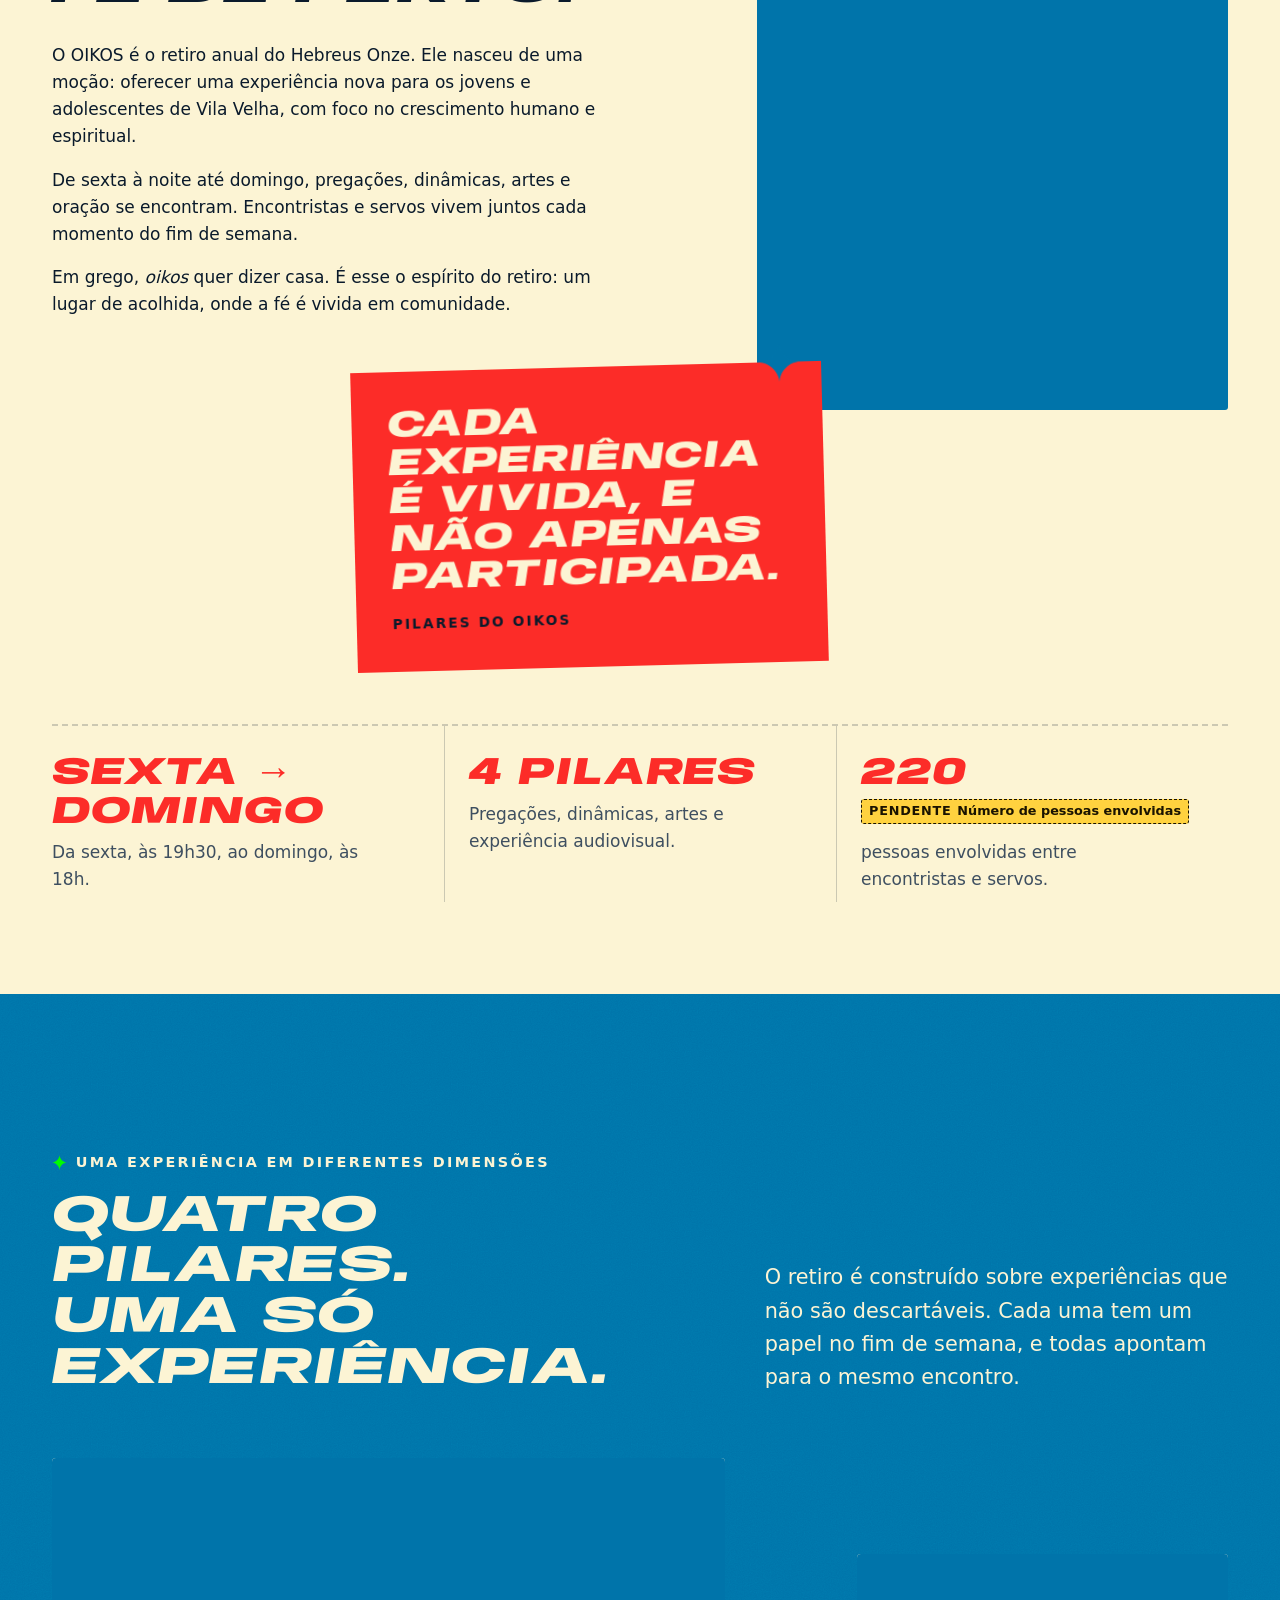
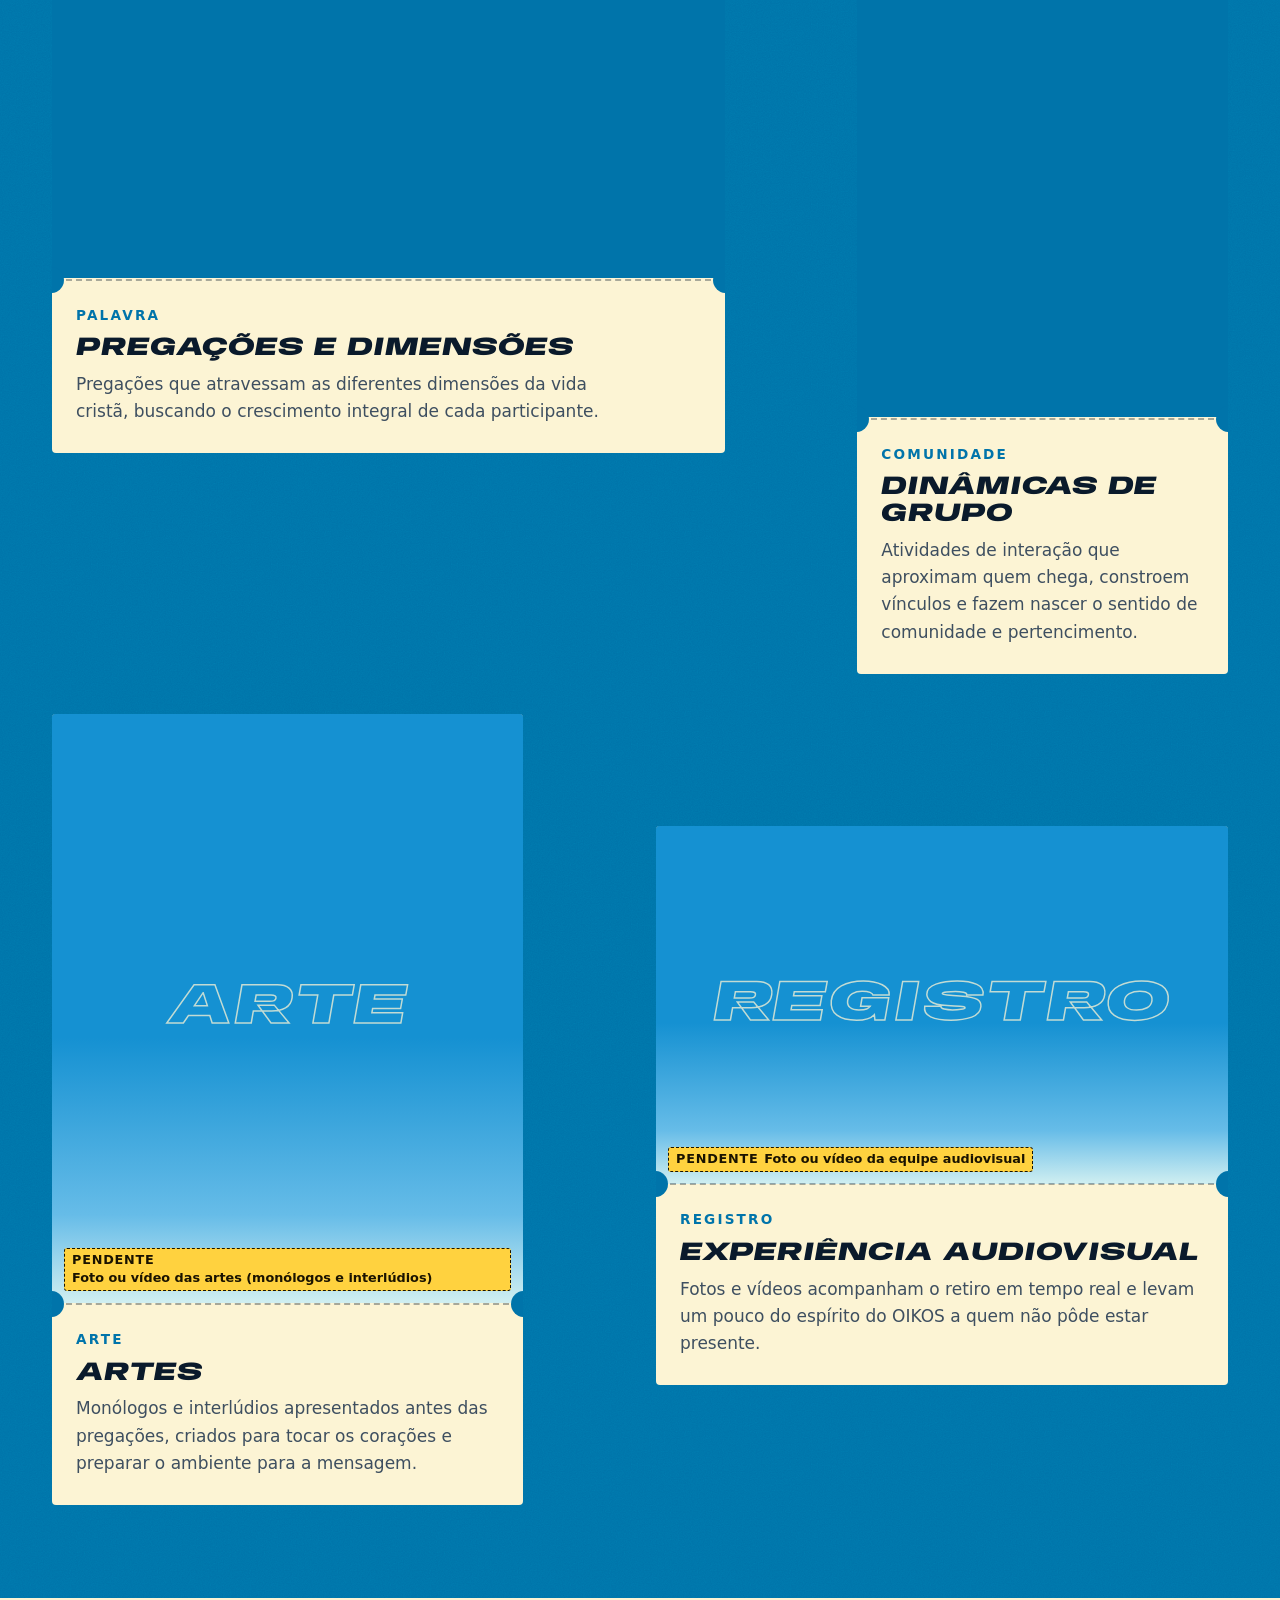
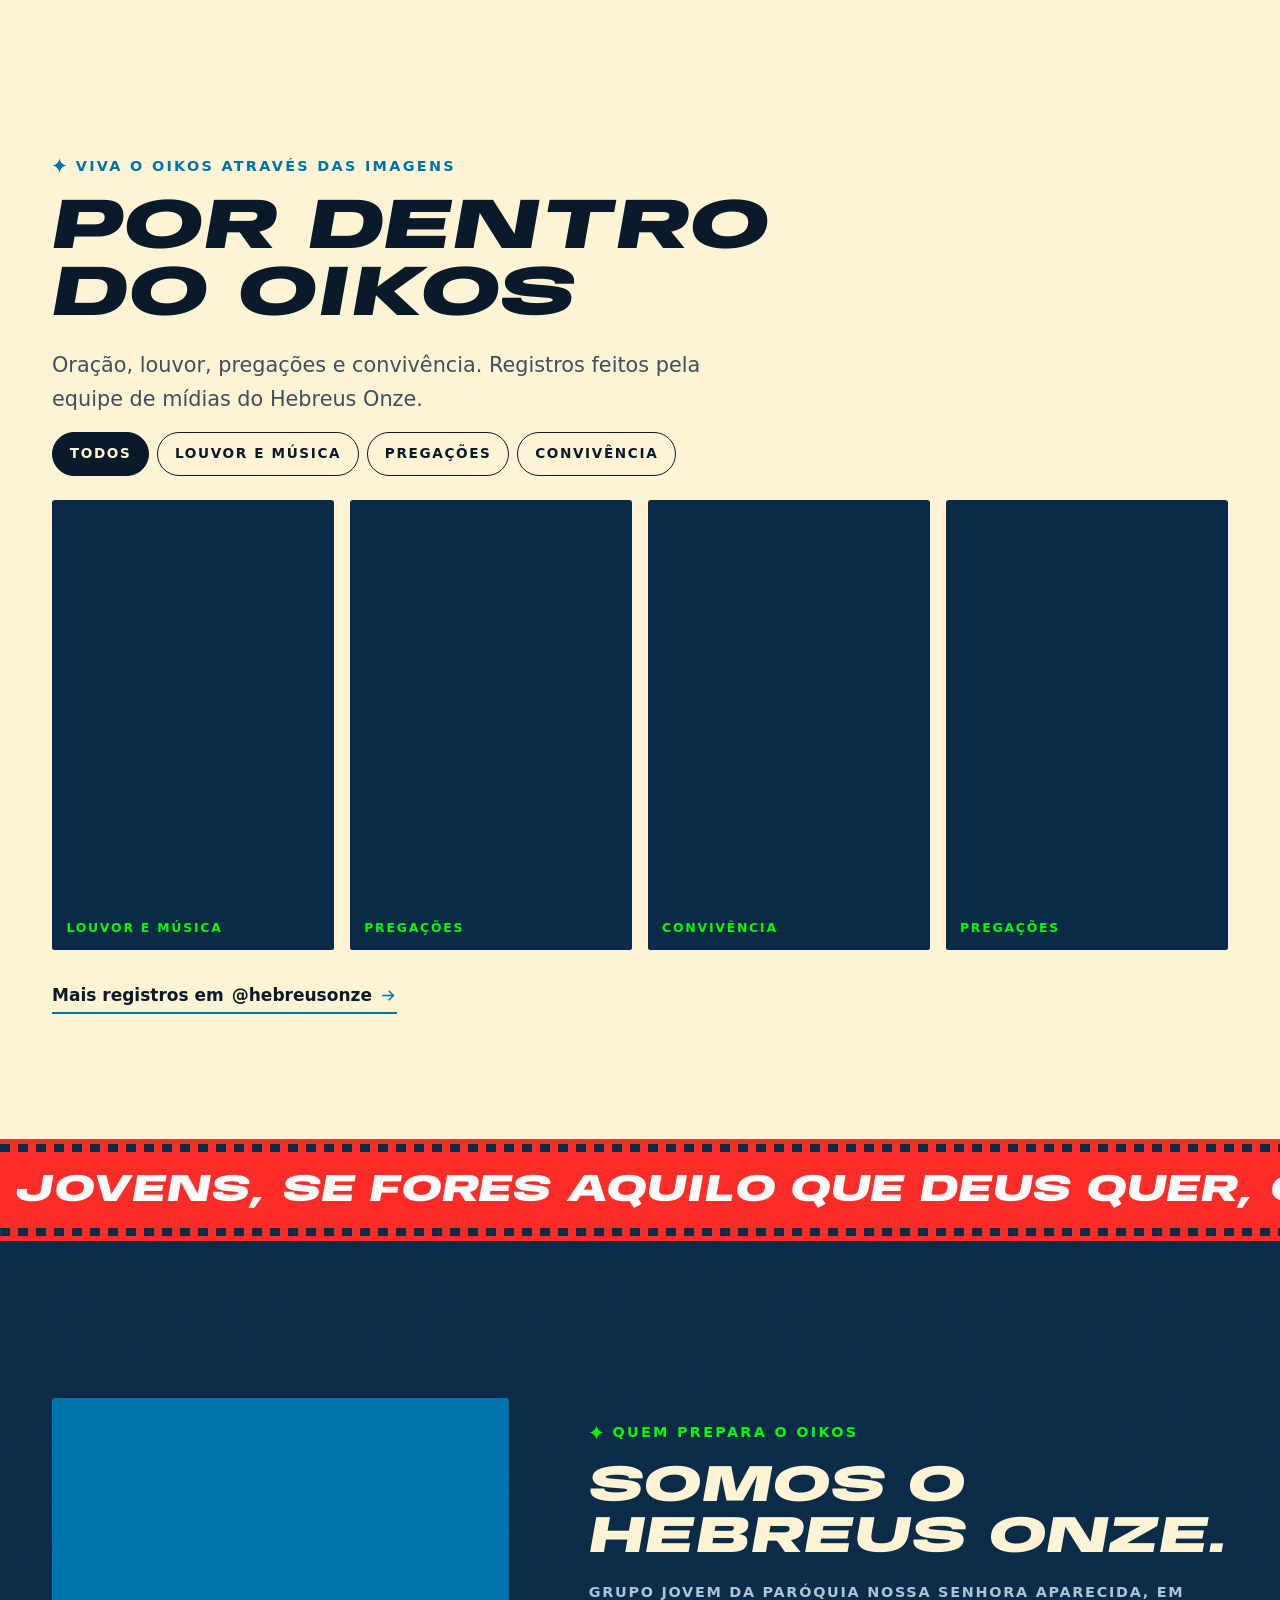
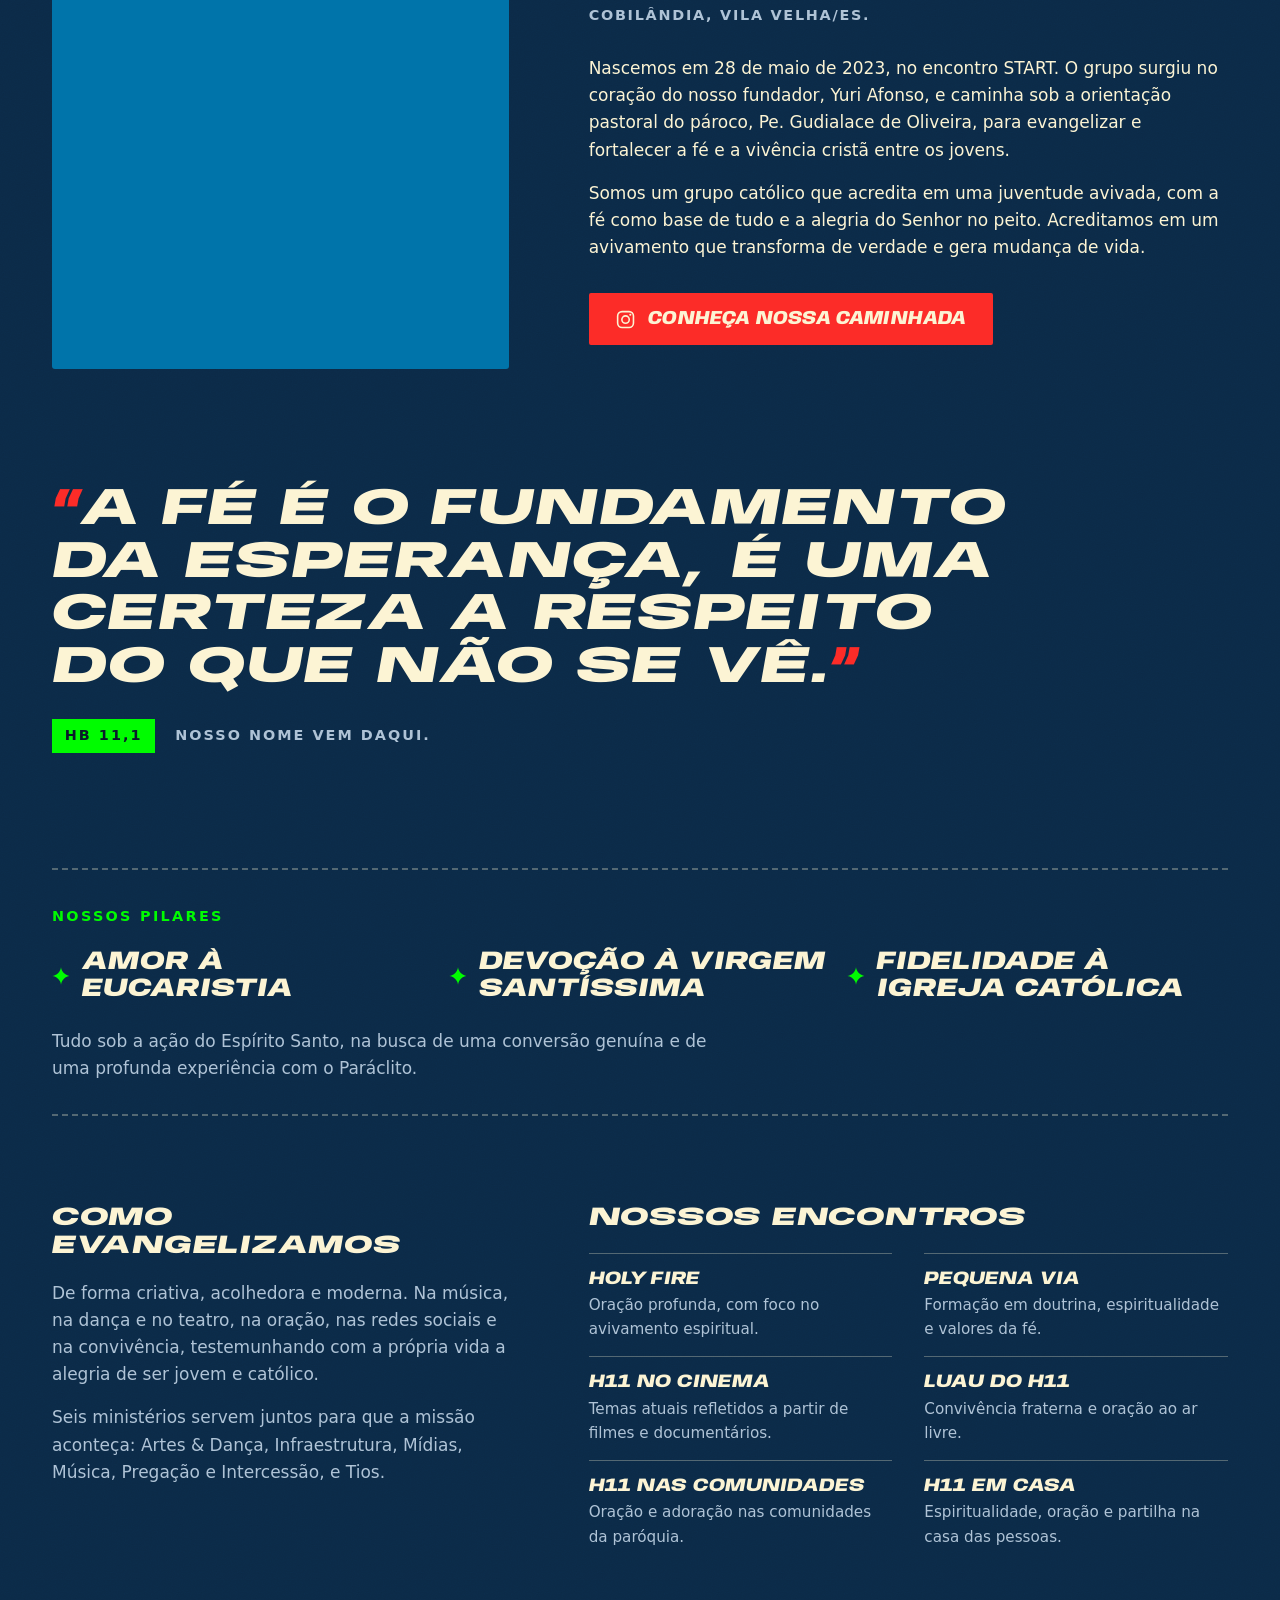
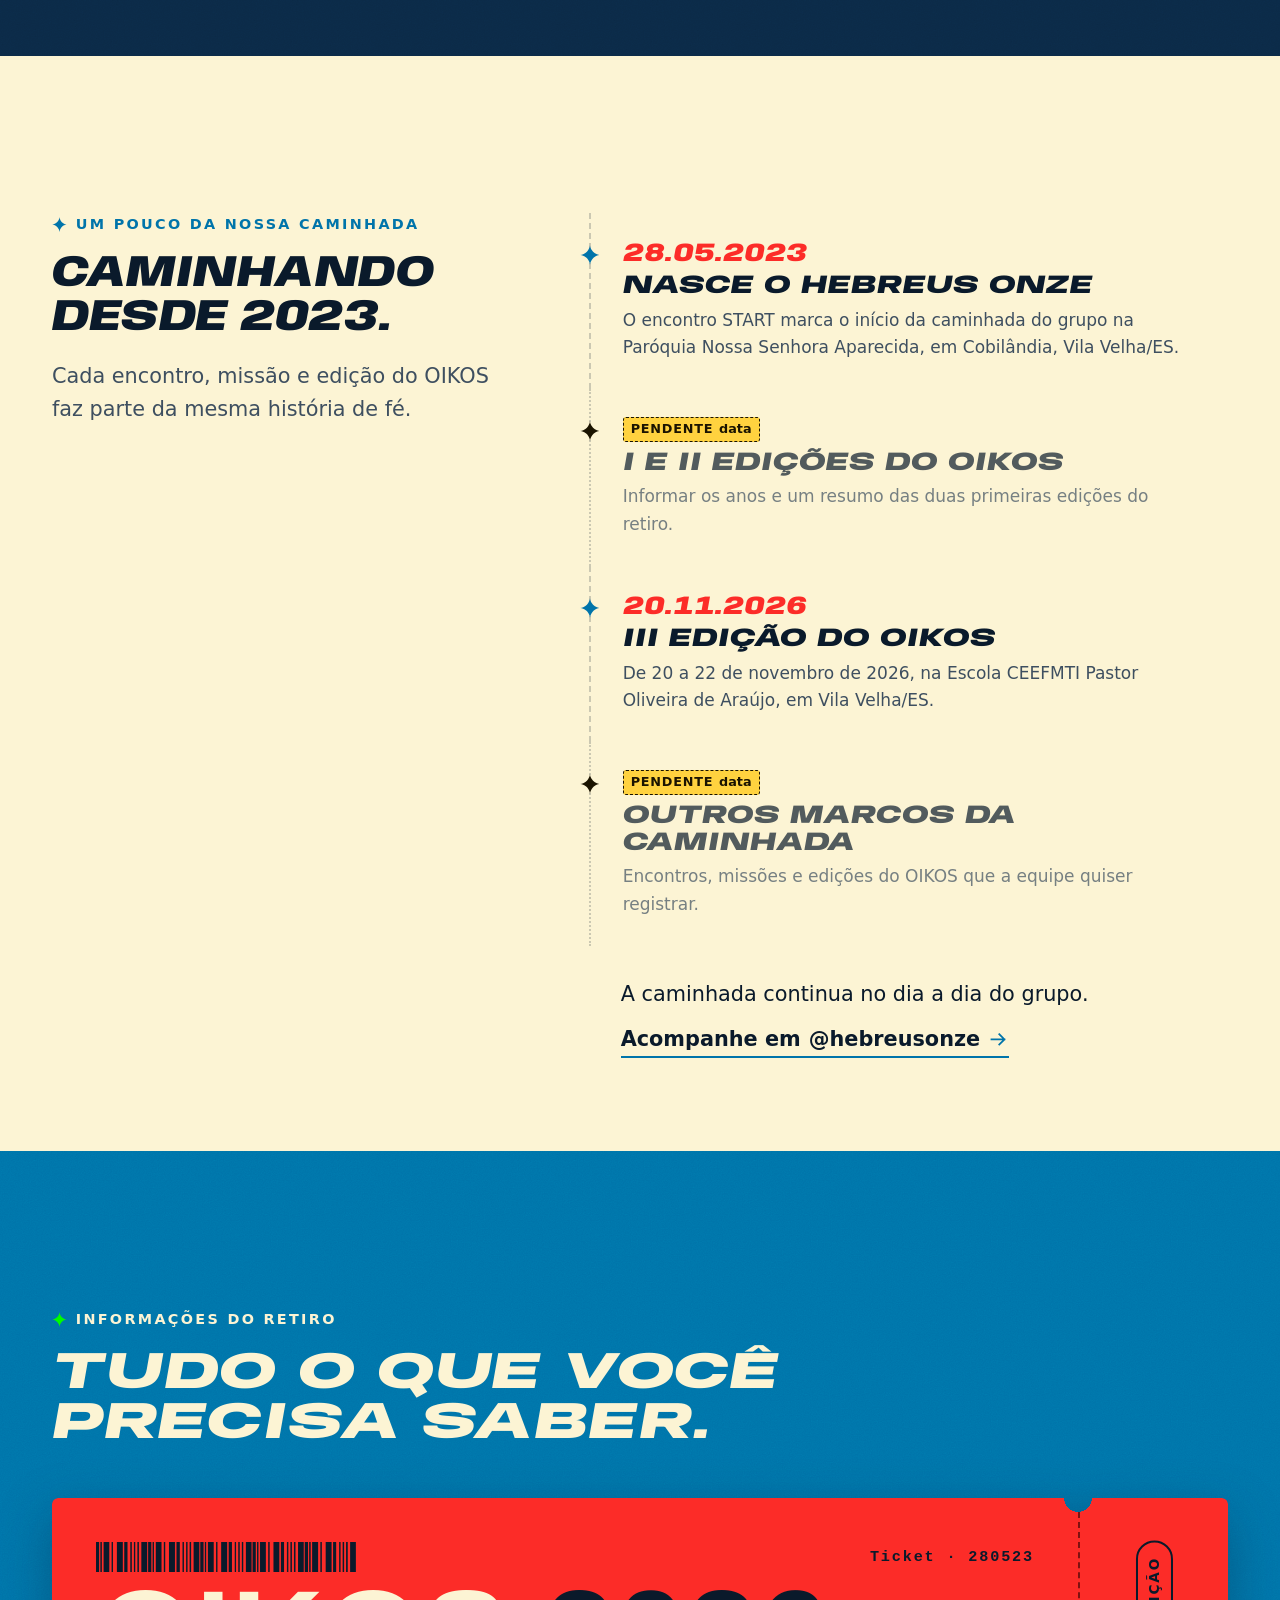
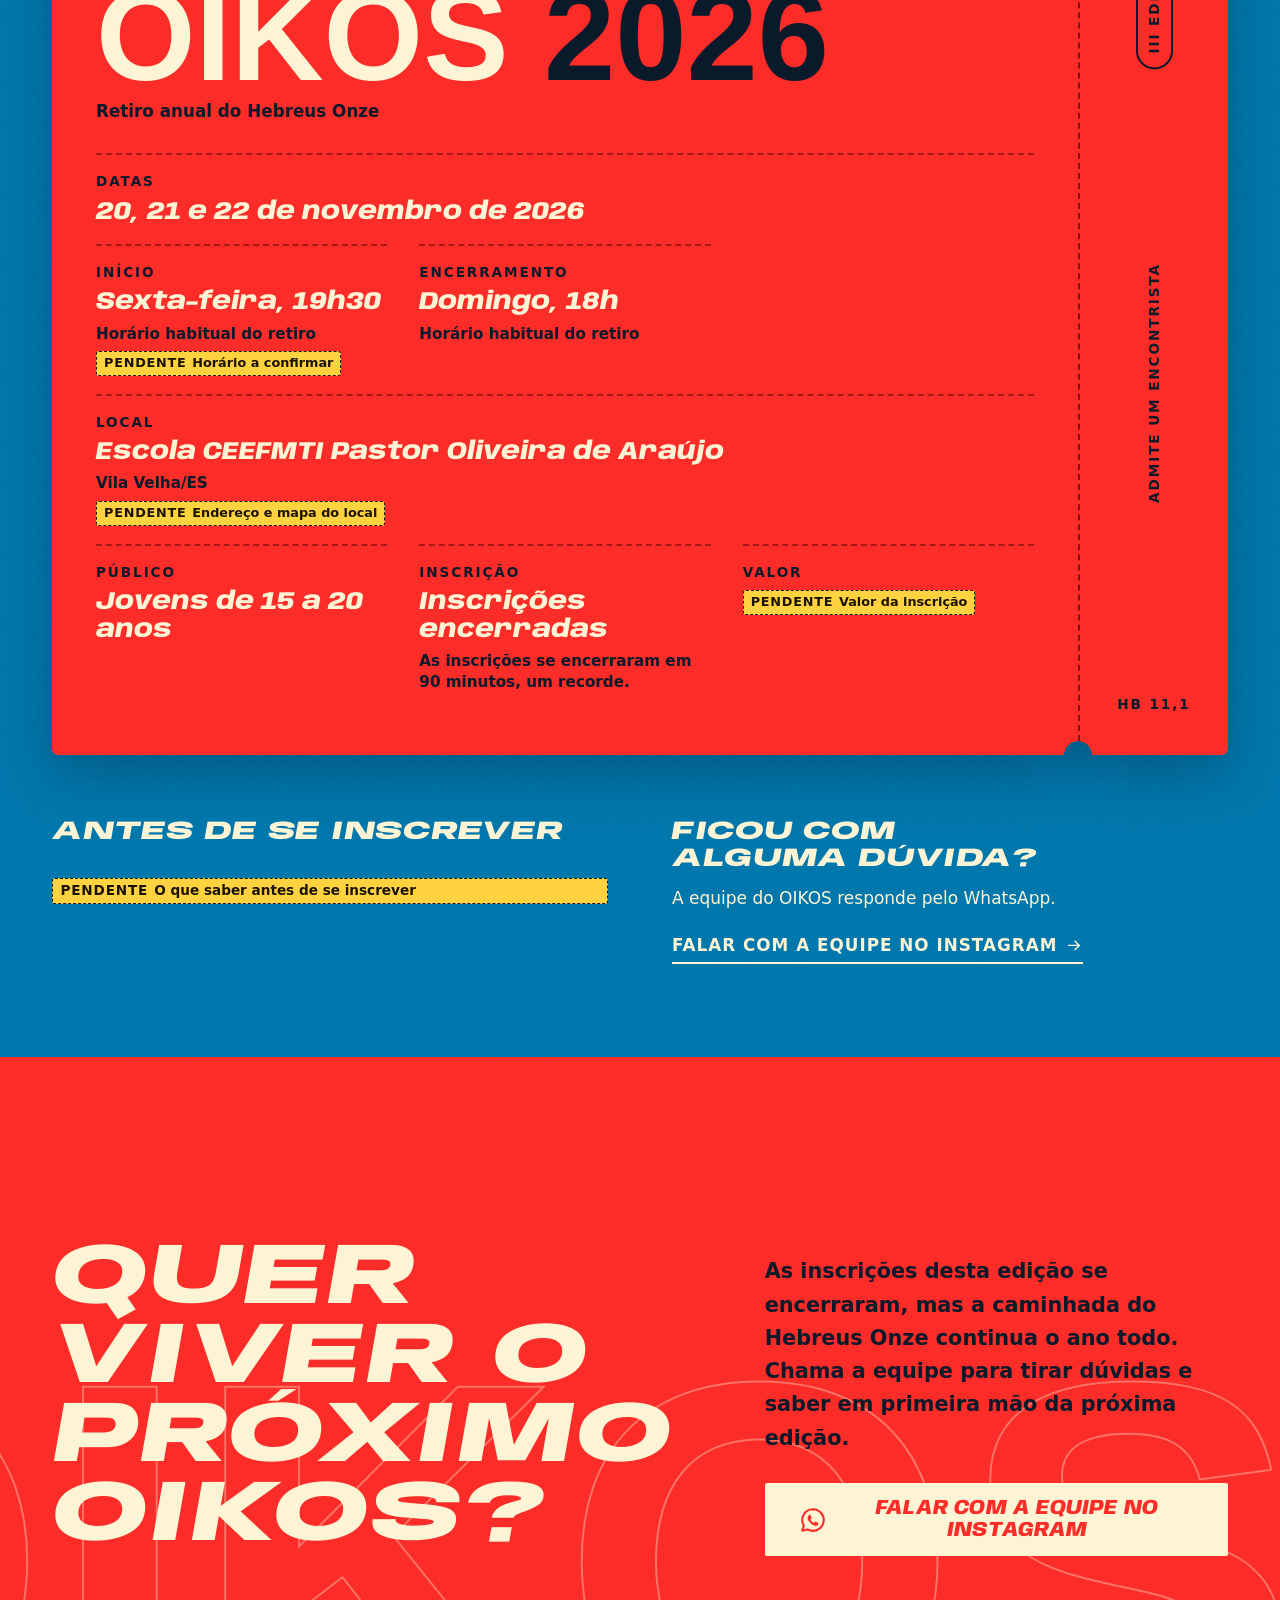
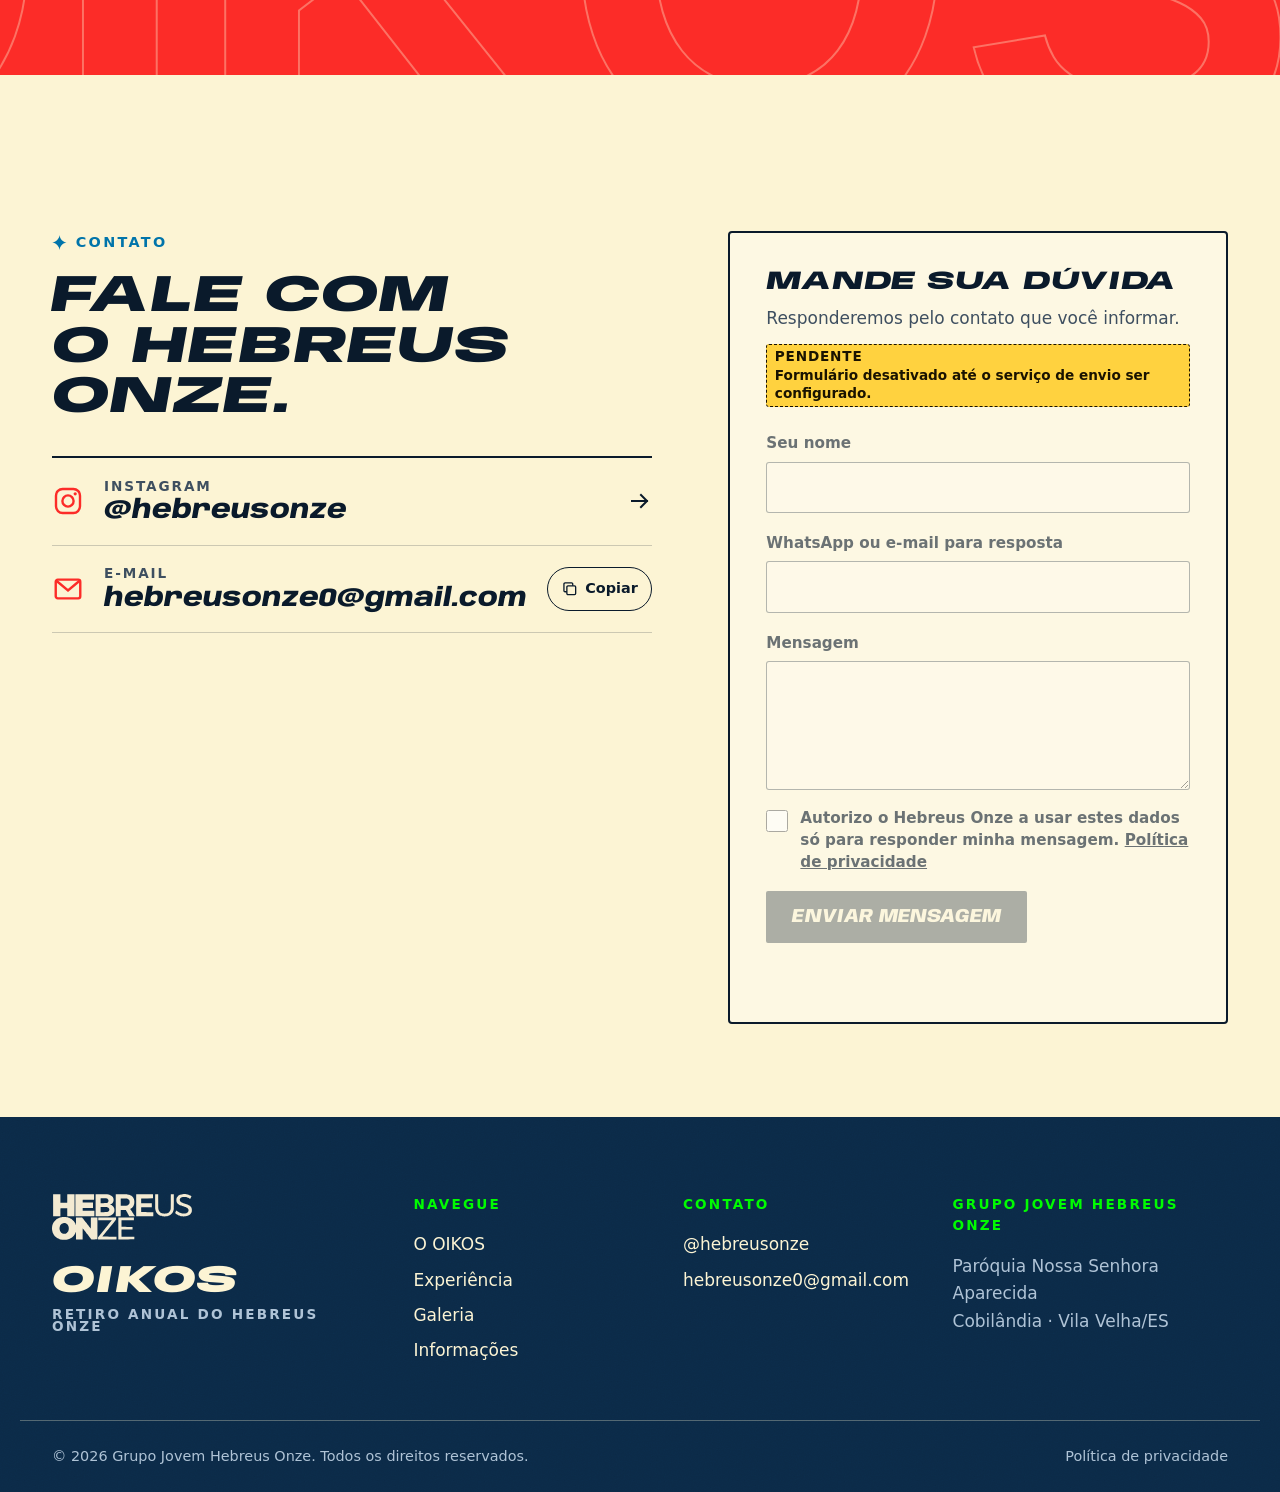
==== commit c4616671: "Usa a foto horizontal da casa no computador A partir de 1000px o topo usa a nova foto horizontal (20" ====
--- a/index.html
+++ b/index.html
@@ -132,7 +132,11 @@
     <img class="hero__tres-img" src="assets/img/oikos/tres-brilho.webp" width="1016" height="731" alt="">
   </div>
   <div class="hero__casa" aria-hidden="true">
-    <img src="assets/img/oikos/casa-campo.webp" width="1254" height="1254" alt="">
+    <picture>
+      <!-- Computador: foto horizontal. Celular e tablet em pé: foto quadrada. -->
+      <source media="(min-width: 1000px)" srcset="assets/img/oikos/casa-campo-larga.webp" width="2000" height="1125">
+      <img src="assets/img/oikos/casa-campo.webp" width="1254" height="1254" alt="">
+    </picture>
   </div>
 
   <div class="fita">
--- a/css/estilo.css
+++ b/css/estilo.css
@@ -1043,3 +1043,28 @@
 
 /* Telas de 1000 a 1199px: frase do topo um pouco menor para caber na coluna */
 @media (min-width: 1000px) and (max-width: 1199px) { .hero__frase { font-size: 2.1rem; } }
+
+/* ---------- Topo no computador: foto horizontal (2000 × 1125) ----------
+   A foto fica ancorada pela base da faixa, com a largura da tela. As montanhas
+   ficam a 30,5% da largura acima da base (45,7% da altura da foto, que tem 56,25%
+   da largura), então a casa e a grama aparecem inteiras. A faixa nunca passa da
+   altura da tela, para céu, casa e grama caberem juntos. */
+.hero__casa picture { display: contents; }
+@media (min-width: 1000px) {
+  .hero {
+    --casa-h: clamp(34vw, min(39vw, calc(100vh - var(--topo-h) - 24px)), 1100px);
+    --casa-h: clamp(34vw, min(39vw, calc(100svh - var(--topo-h) - 24px)), 1100px);
+    padding-bottom: calc(30.5vw + 1rem);
+  }
+  .hero__casa {
+    -webkit-mask: linear-gradient(180deg, #0000 0%, #000 16%);
+            mask: linear-gradient(180deg, #0000 0%, #000 16%);
+  }
+  .hero__casa img,
+  .hero__casa img { width: 100%; height: auto; top: auto; bottom: 0; left: 0; }
+  .hero__casa img {
+    -webkit-mask: linear-gradient(180deg, #0000 22%, #000 40%);
+            mask: linear-gradient(180deg, #0000 22%, #000 40%);
+  }
+  .hero__tres-grande { bottom: calc(30.5vw - 3vw); }
+}
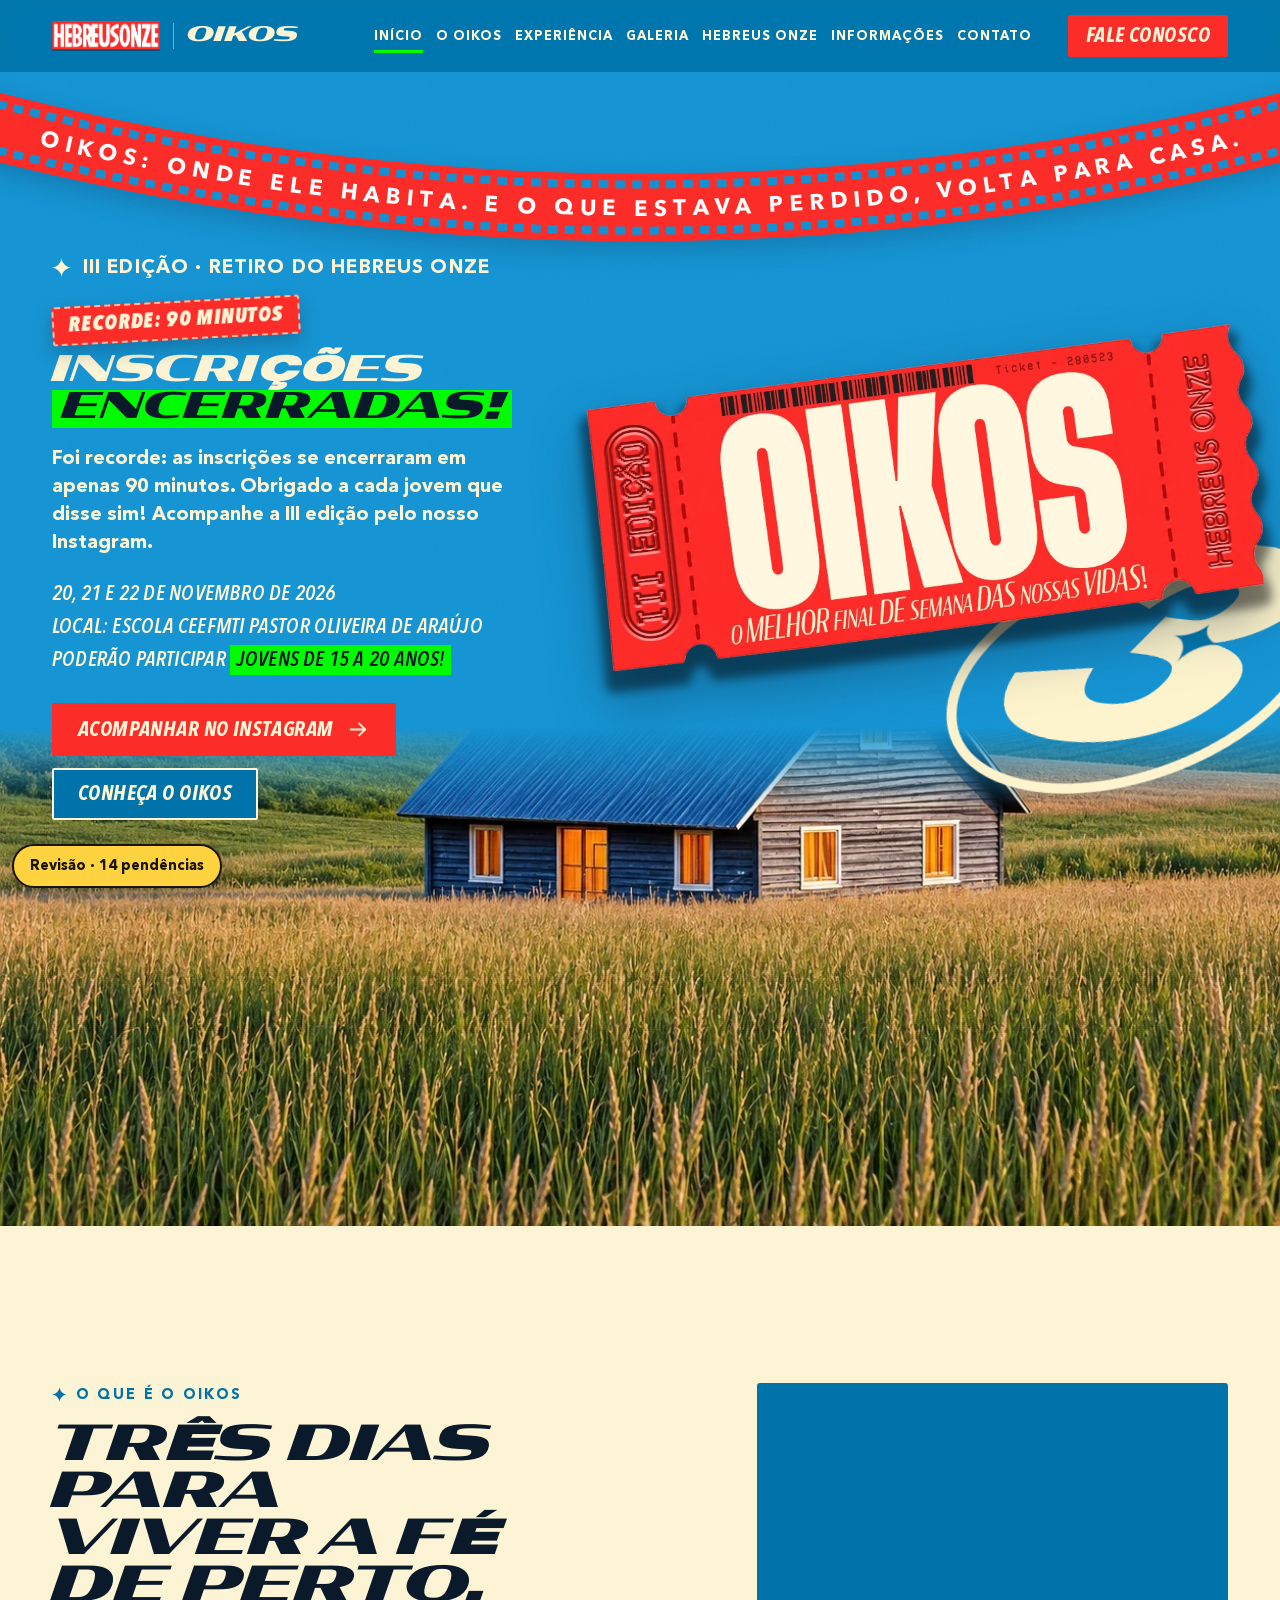
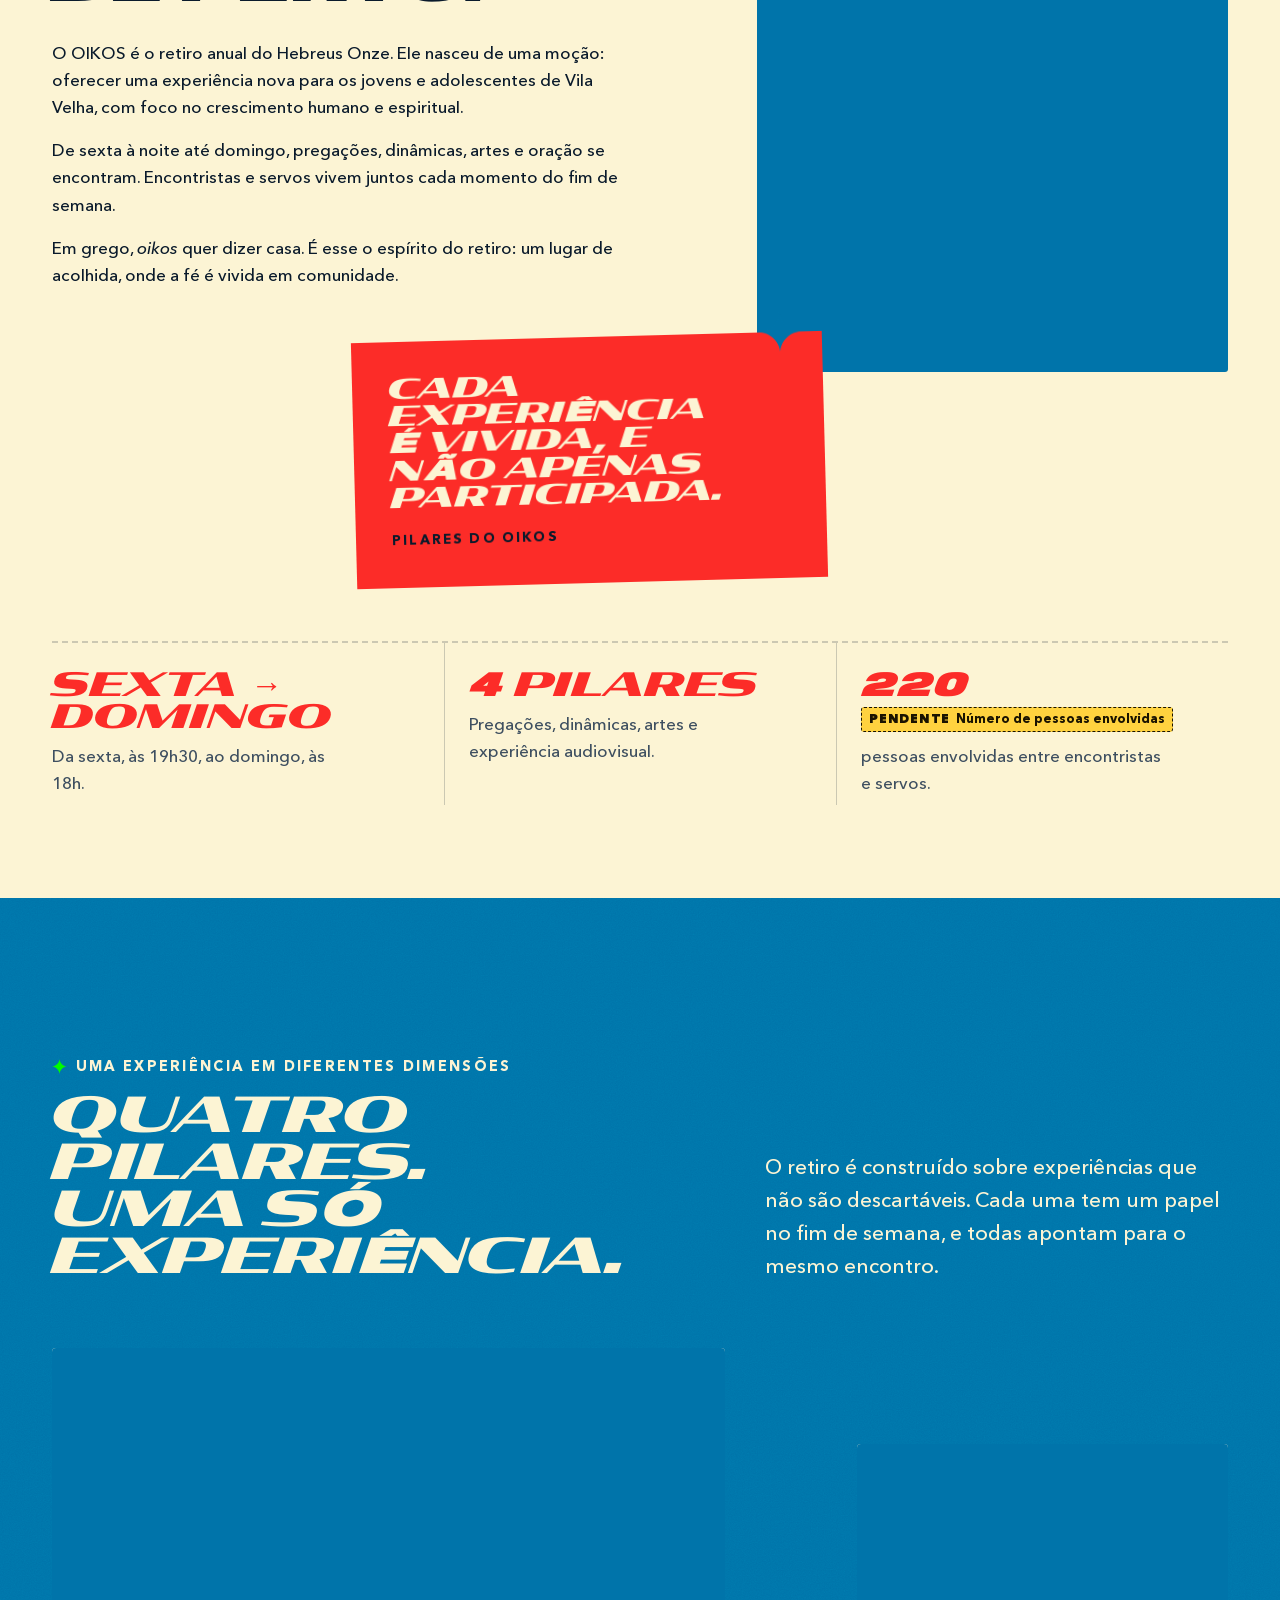
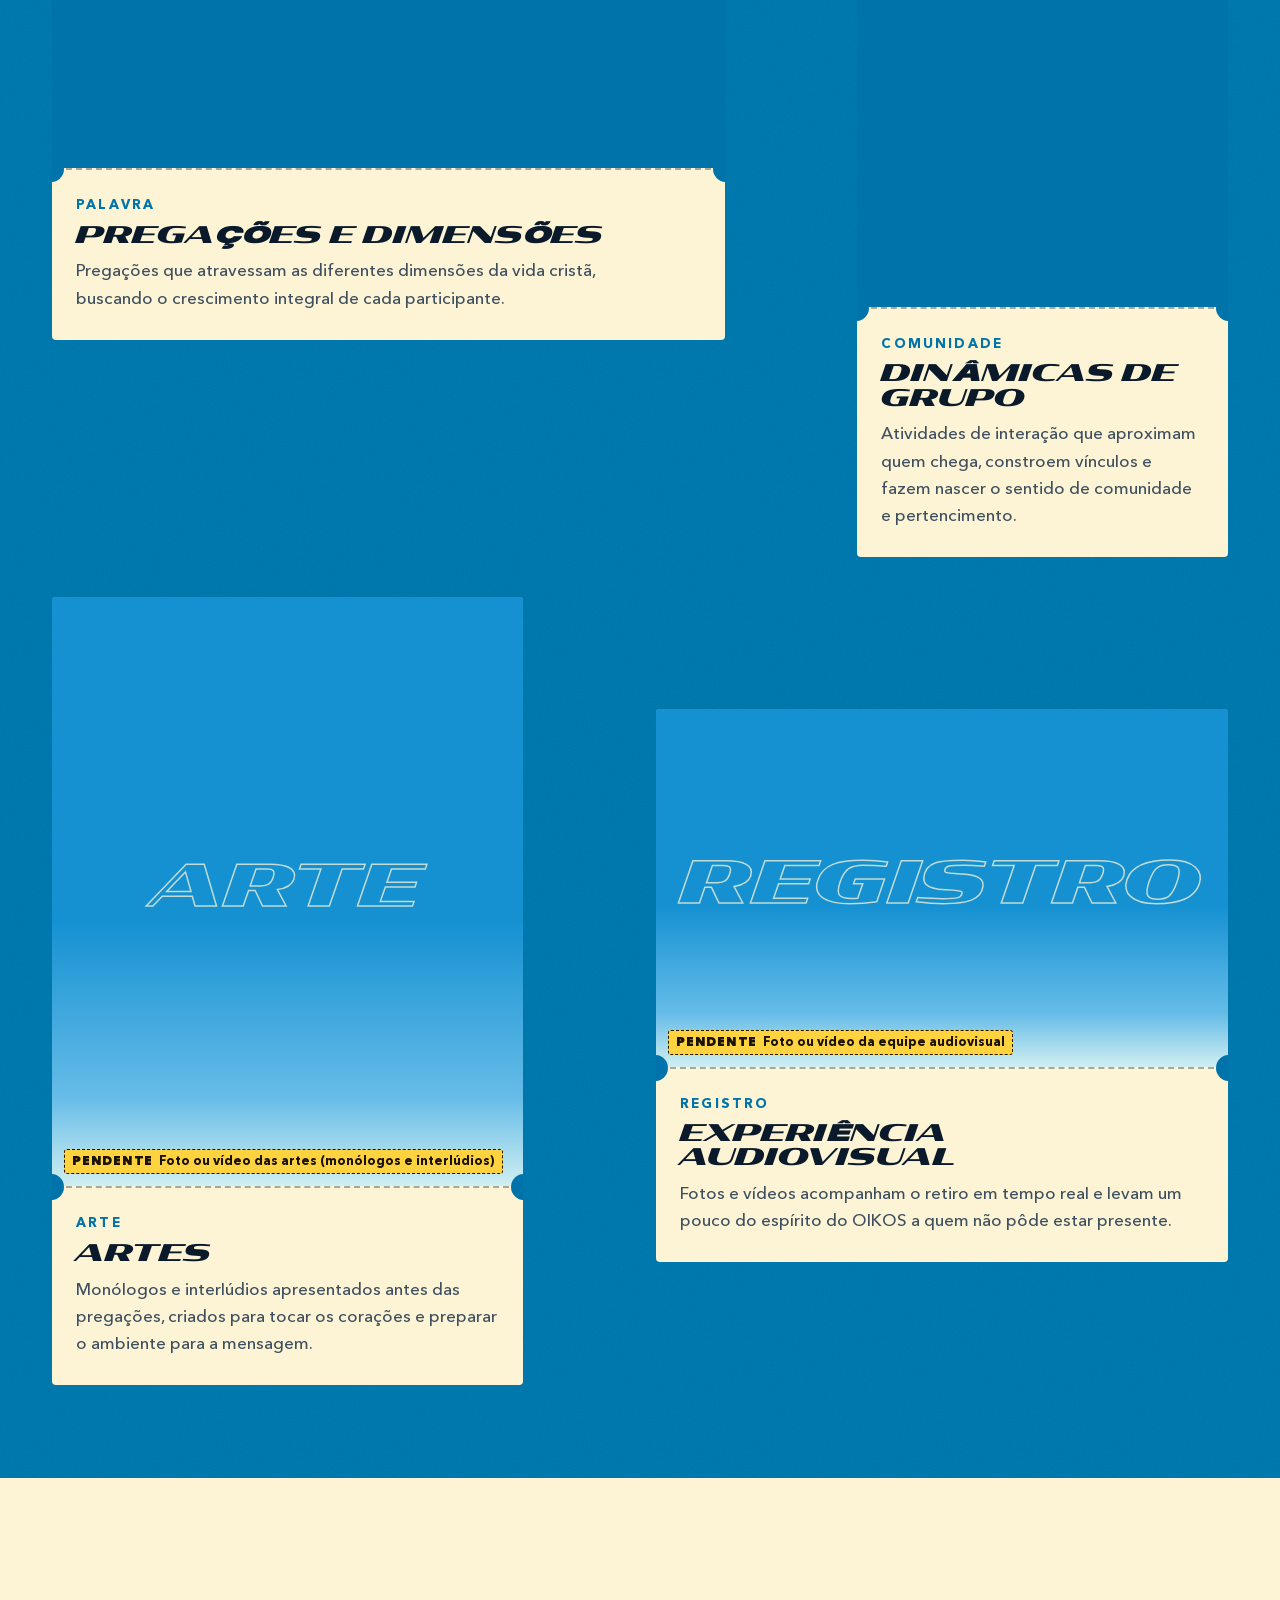
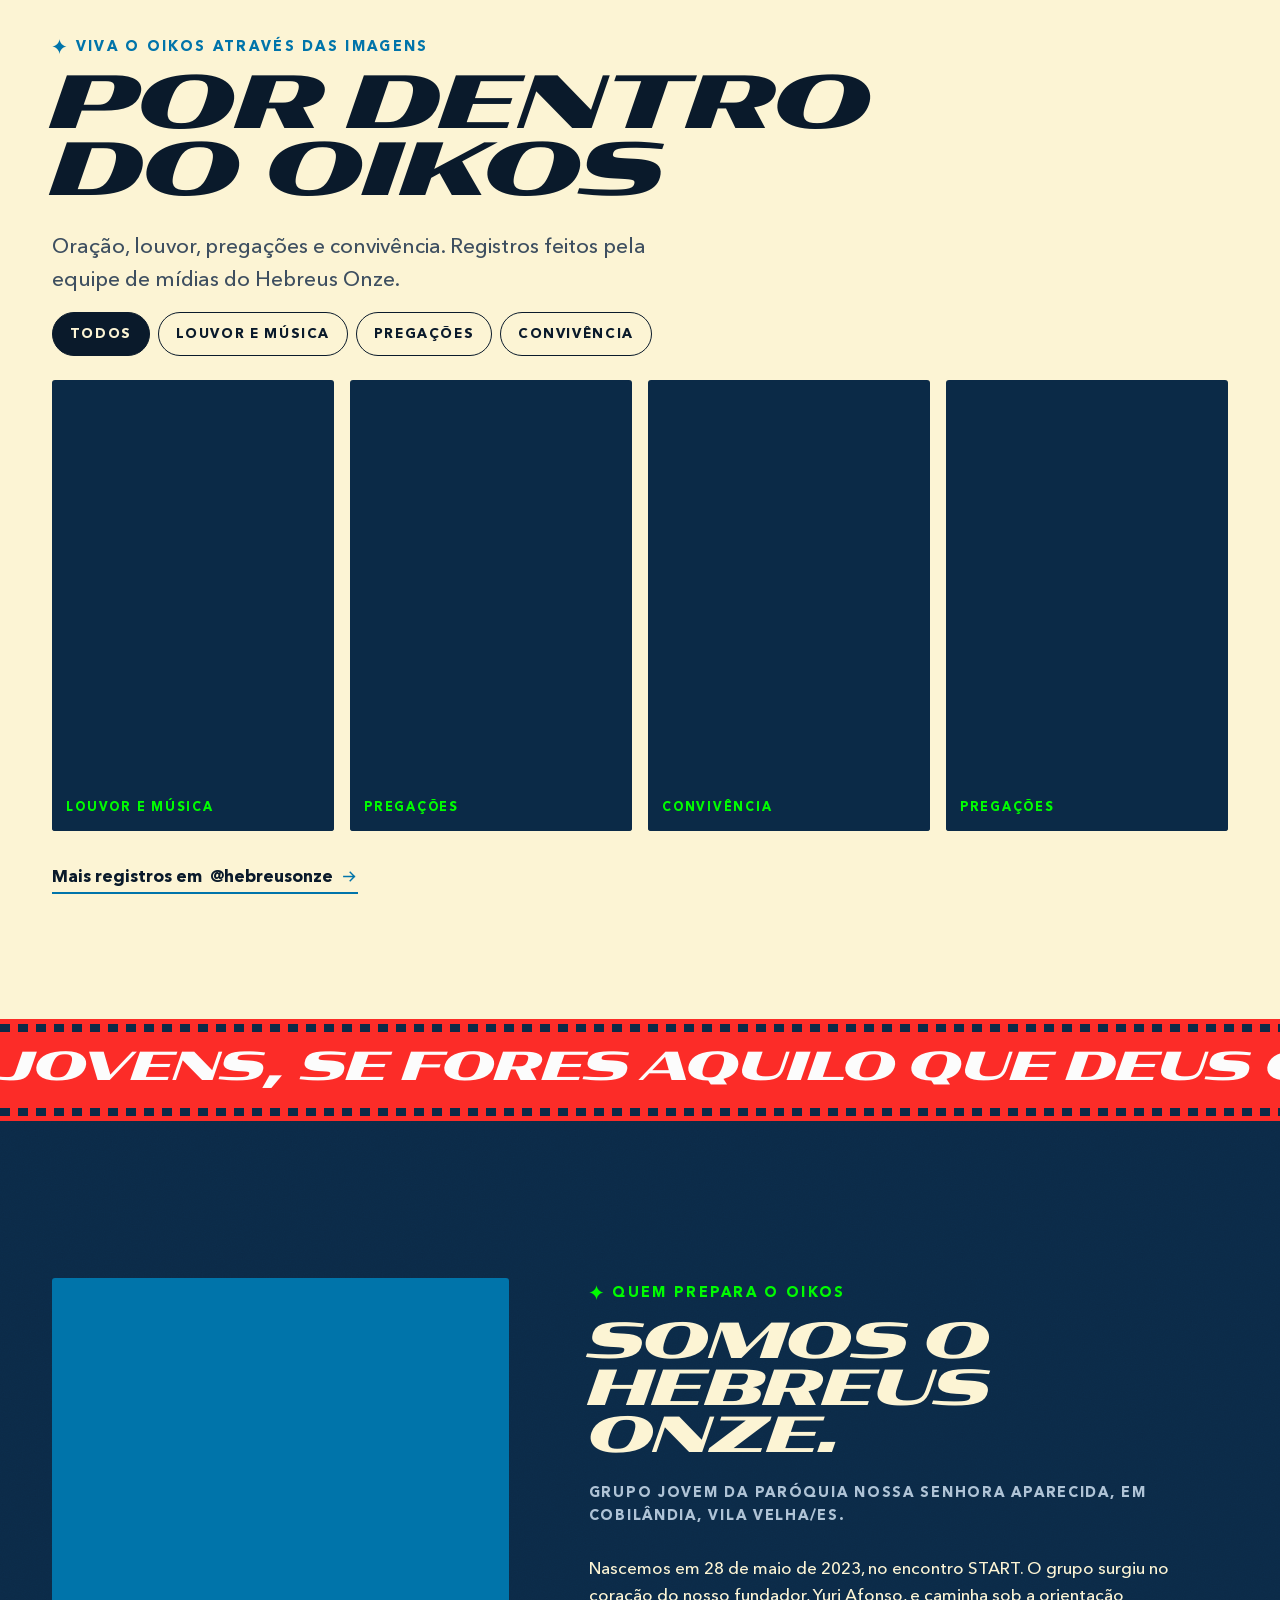
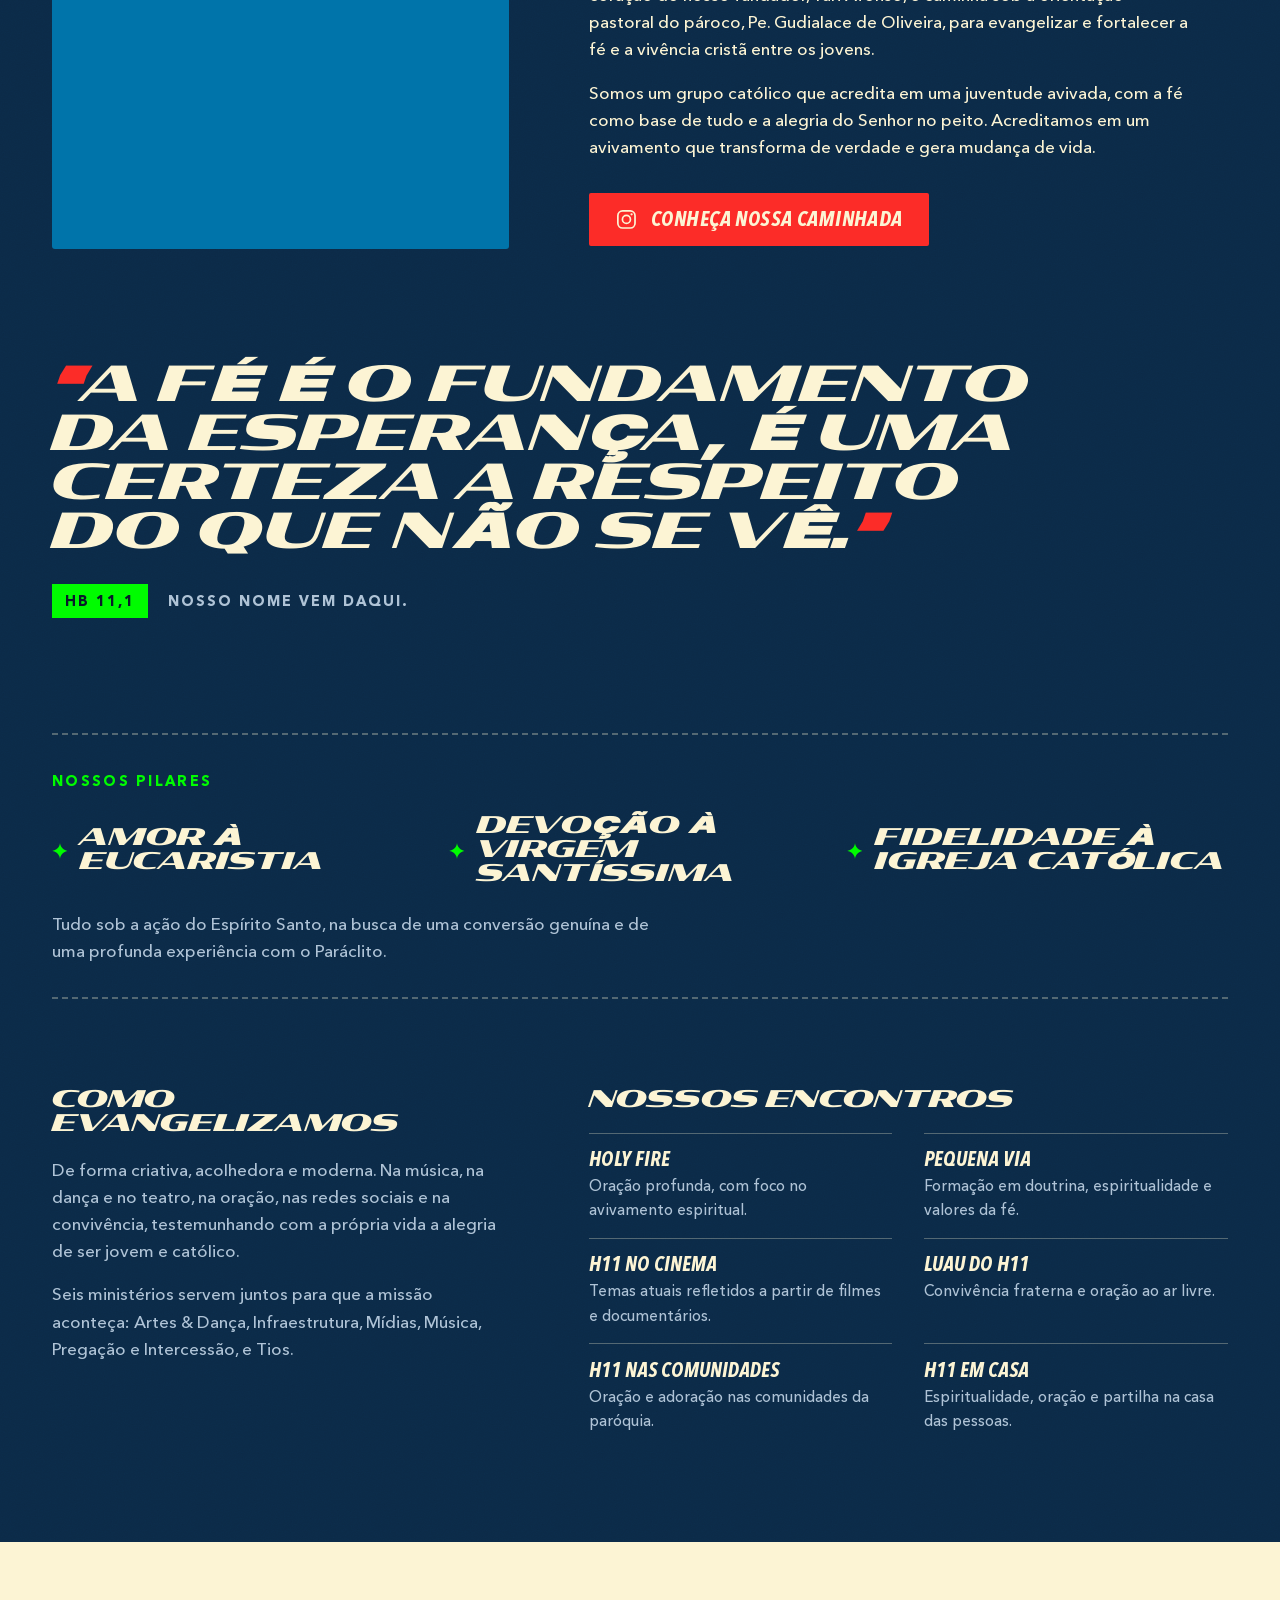
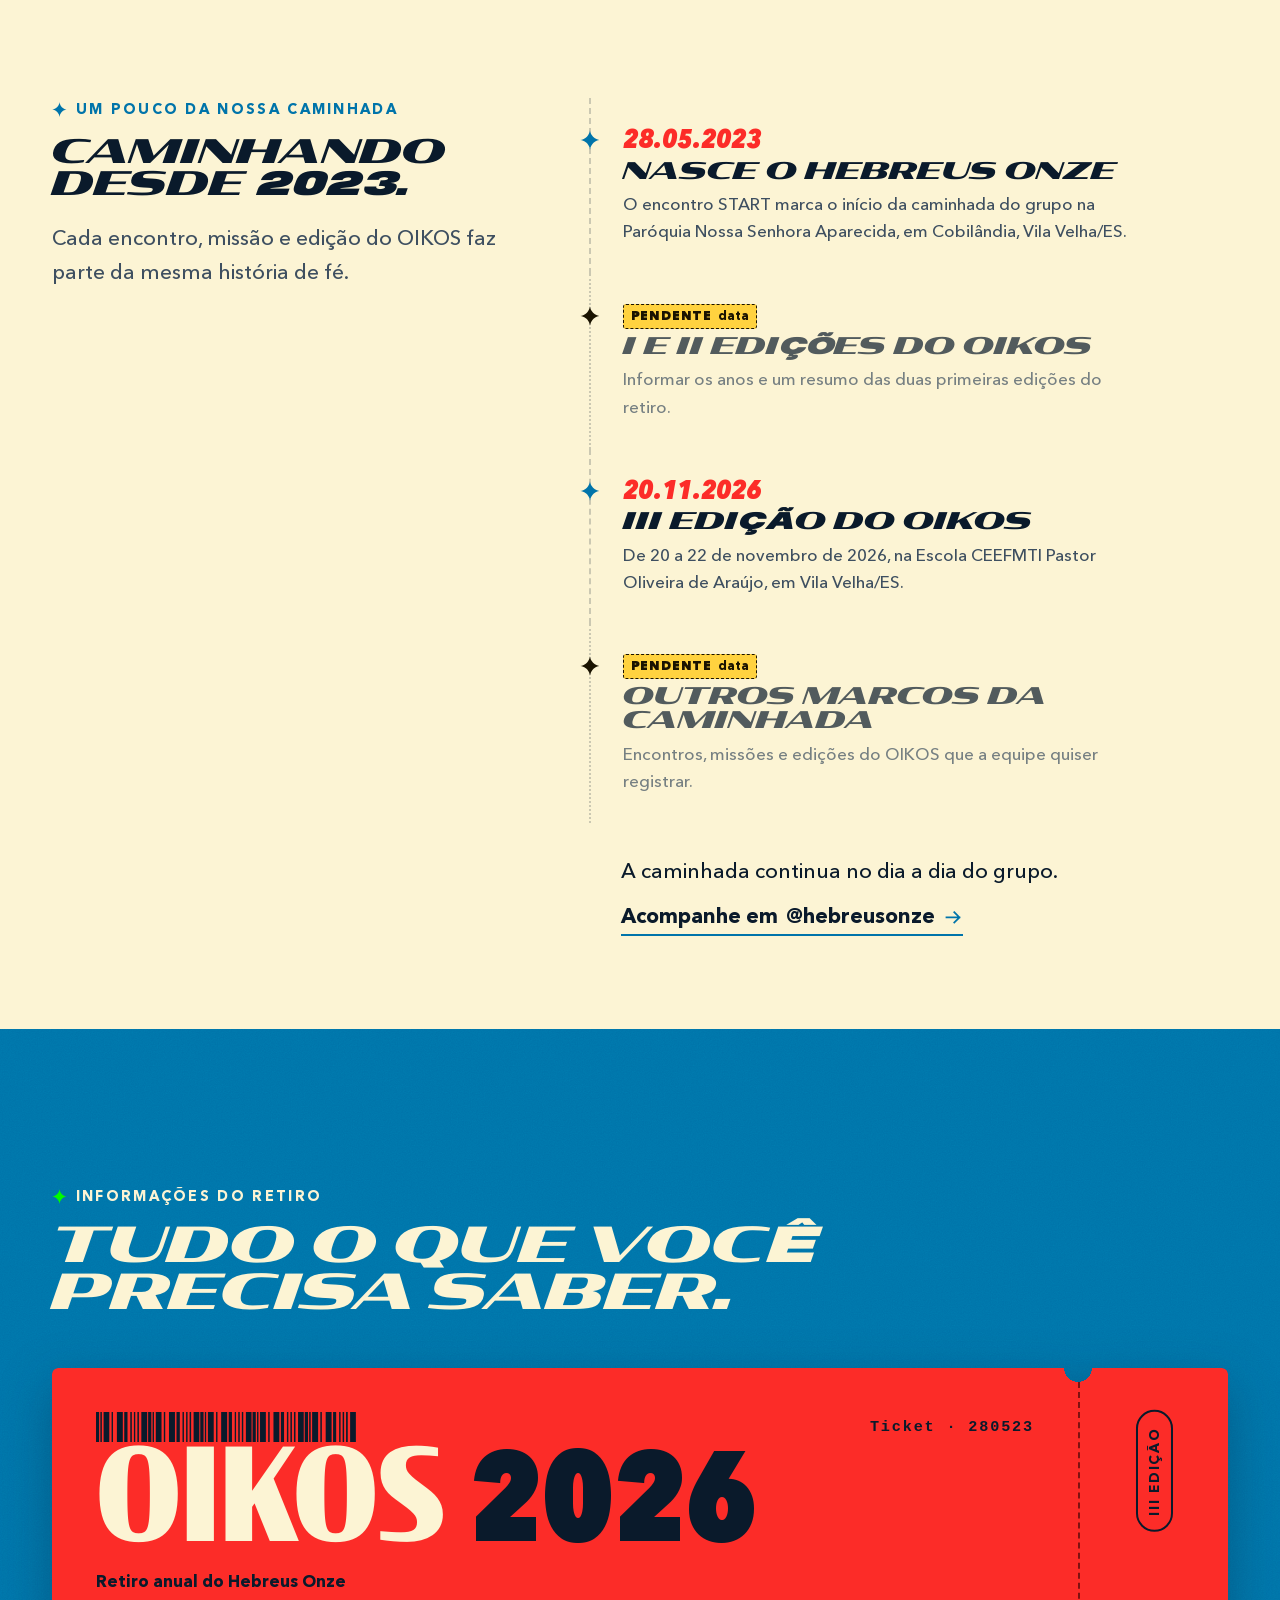
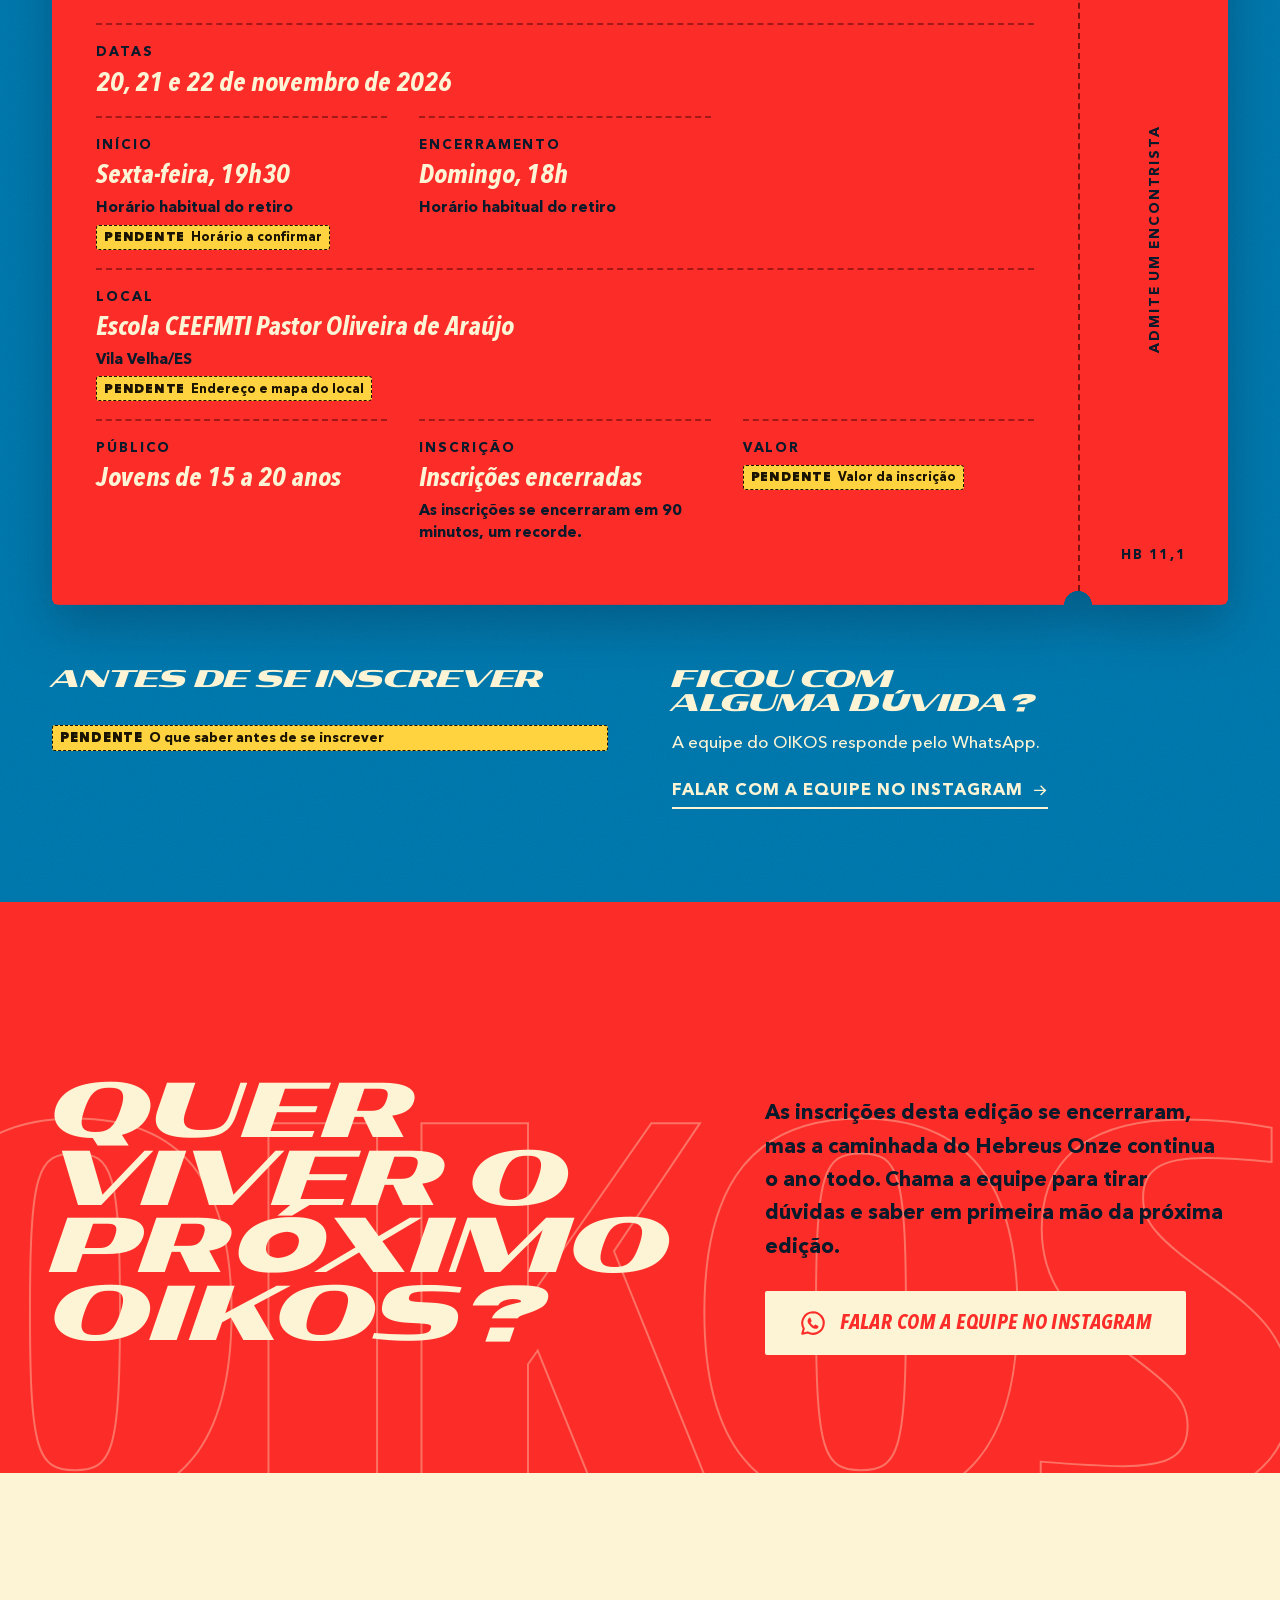
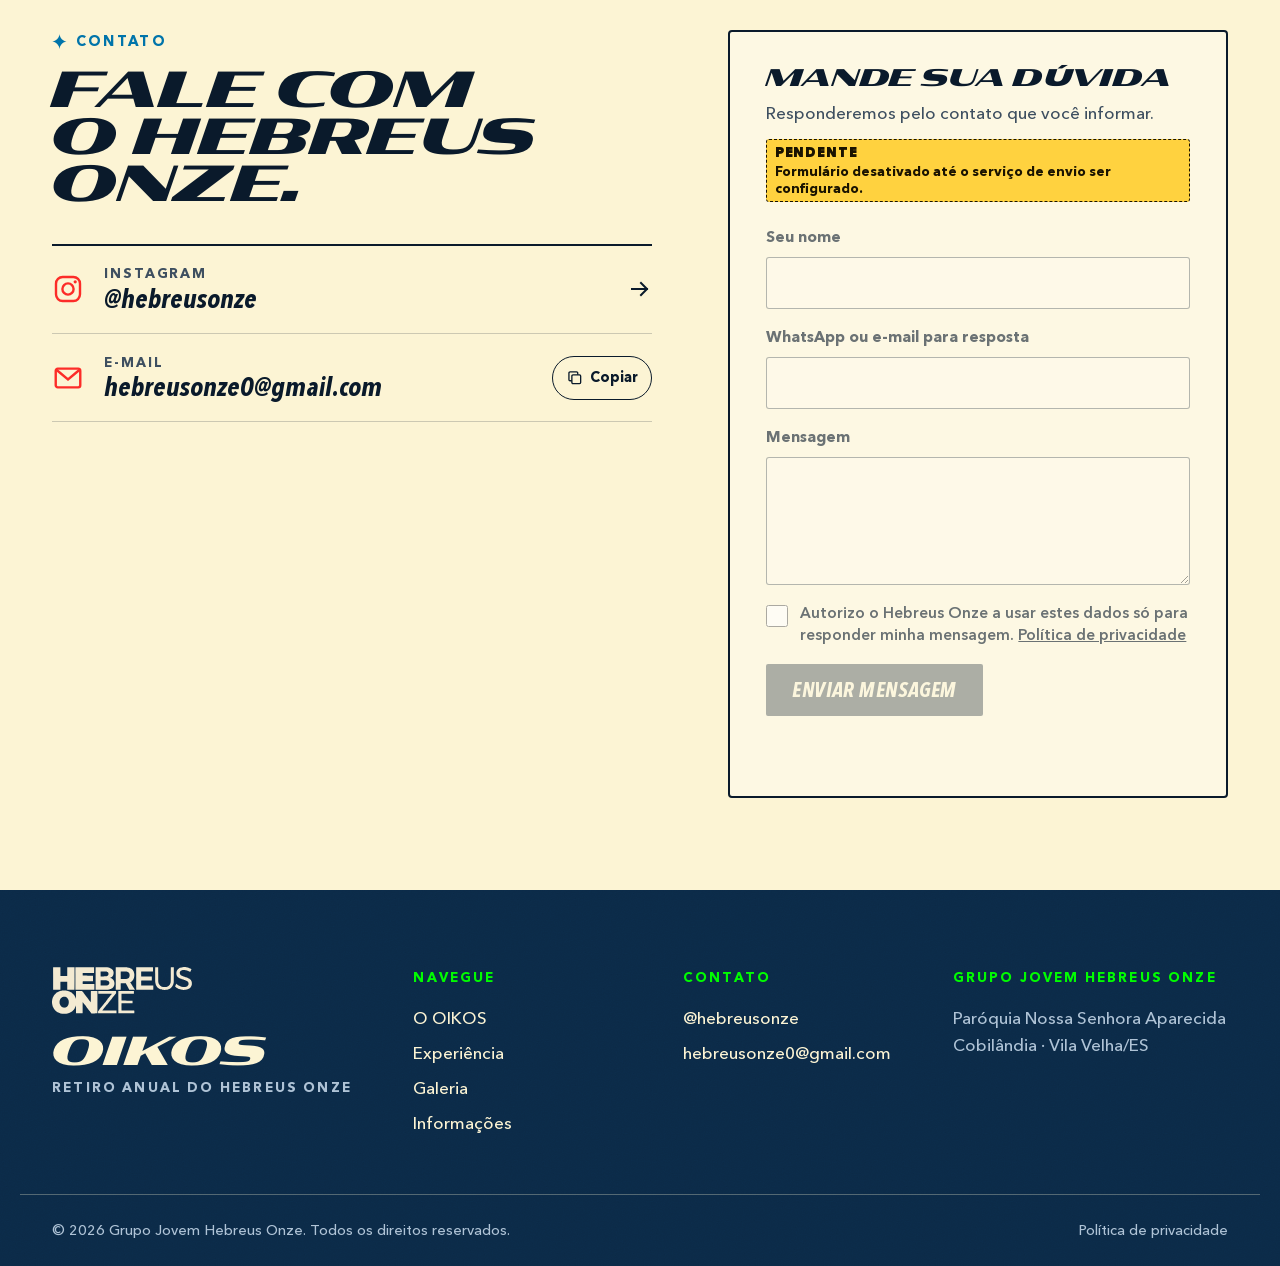
==== commit b325016c: "Usar as fontes da identidade visual e animar a faixa da frase Fontes: - Títulos em Condor ExtraBold " ====
--- a/index.html
+++ b/index.html
@@ -25,8 +25,8 @@
 
   <link rel="icon" href="assets/img/marca/favicon-32.png" sizes="32x32" type="image/png">
   <link rel="apple-touch-icon" href="assets/img/marca/apple-touch-icon.png">
-  <link rel="preload" href="assets/fonts/anybody-var-italic-latin.woff2" as="font" type="font/woff2" crossorigin>
-  <link rel="preload" href="assets/fonts/nunito-sans-400-800-latin.woff2" as="font" type="font/woff2" crossorigin>
+  <link rel="preload" href="assets/fonts/condor-extrabold-expanded-italic.woff2" as="font" type="font/woff2" crossorigin>
+  <link rel="preload" href="assets/fonts/avenir-next-500.woff2" as="font" type="font/woff2" crossorigin>
   <link rel="stylesheet" href="css/estilo.css">
   <script>document.documentElement.classList.add("js")</script>
 
@@ -325,10 +325,12 @@
 <!-- Faixa com a frase do grupo -->
 <div class="frase-faixa">
   <p class="sr-only">Jovens, se fores aquilo que Deus quer, colocareis fogo no mundo!</p>
+  <!-- Letreiro: duas metades iguais (2 + 2 cópias) para o giro não ter emenda -->
   <div class="frase-faixa__trilho" aria-hidden="true">
-    <span>Jovens, se fores aquilo que Deus quer, colocareis fogo no mundo!</span><svg><use href="#i-brilho"/></svg>
-    <span>Jovens, se fores aquilo que Deus quer, colocareis fogo no mundo!</span><svg><use href="#i-brilho"/></svg>
-    <span>Jovens, se fores aquilo que Deus quer, colocareis fogo no mundo!</span><svg><use href="#i-brilho"/></svg>
+    <span class="frase-faixa__item">Jovens, se fores aquilo que Deus quer, colocareis fogo no mundo!<svg><use href="#i-brilho"/></svg></span>
+    <span class="frase-faixa__item">Jovens, se fores aquilo que Deus quer, colocareis fogo no mundo!<svg><use href="#i-brilho"/></svg></span>
+    <span class="frase-faixa__item">Jovens, se fores aquilo que Deus quer, colocareis fogo no mundo!<svg><use href="#i-brilho"/></svg></span>
+    <span class="frase-faixa__item">Jovens, se fores aquilo que Deus quer, colocareis fogo no mundo!<svg><use href="#i-brilho"/></svg></span>
   </div>
 </div>
 
--- a/css/estilo.css
+++ b/css/estilo.css
@@ -12,14 +12,26 @@
    existem para garantir contraste de leitura e estados de interação.
    ===================================================================== */
 
-/* ---------- Fontes (arquivos locais, licença SIL OFL) ----------
-   Anybody substitui a Condor Expanded Italic do cartaz (títulos) e
-   Nunito Sans substitui a Avenir Next (textos). As fontes do kit são
-   comerciais ou incompletas para a web; veja o README. */
-@font-face { font-family: "Anybody"; src: url("../assets/fonts/anybody-var-italic-latin.woff2") format("woff2"); font-weight: 100 900; font-stretch: 50% 150%; font-style: italic; font-display: swap; }
-@font-face { font-family: "Anybody"; src: url("../assets/fonts/anybody-var-normal-latin.woff2") format("woff2"); font-weight: 100 900; font-stretch: 50% 150%; font-style: normal; font-display: swap; }
-@font-face { font-family: "Nunito Sans"; src: url("../assets/fonts/nunito-sans-400-800-latin.woff2") format("woff2"); font-weight: 400 800; font-style: normal; font-display: swap; }
-@font-face { font-family: "Nunito Sans"; src: url("../assets/fonts/nunito-sans-400-italic-latin.woff2") format("woff2"); font-weight: 400; font-style: italic; font-display: swap; }
+/* ---------- Fontes da identidade visual (arquivos locais) ----------
+   Condor ExtraBold Expanded Italic: títulos ("FALTAM DIAS" do cartaz).
+   Condor ExtraBold Condensed: o "OIKOS" do ingresso.
+   Avenir Next: textos. Avenir Next Condensed: chamadas, dados e números.
+   A Condor do kit é uma versão de teste, só com A–Z e a–z. Acentos,
+   números e pontuação dos títulos vêm da "OIKOS Complemento" (derivada da
+   Anybody, SIL OFL), ajustada à altura, largura, peso e inclinação da
+   Condor. Com a Condor completa, basta trocar os arquivos. Veja o README. */
+@font-face { font-family: "Condor Expanded"; src: url("../assets/fonts/condor-extrabold-expanded-italic.woff2") format("woff2"); font-weight: 100 1000; font-style: italic; font-display: swap; }
+@font-face { font-family: "OIKOS Complemento"; src: url("../assets/fonts/oikos-complemento-italic.woff2") format("woff2"); font-weight: 100 1000; font-style: italic; font-display: swap; unicode-range: U+21-2D, U+2F-40, U+5B-60, U+7B-7E, U+A0-FF, U+131, U+152-153, U+2C6, U+2DA, U+2DC, U+2013-2014, U+2018-201A, U+201C-201E, U+2022, U+2026, U+2039-203A, U+20AC, U+2122, U+2190-2193, U+2212; }
+@font-face { font-family: "Condor Condensed"; src: url("../assets/fonts/condor-extrabold-condensed.woff2") format("woff2"); font-weight: 100 1000; font-style: normal; font-display: swap; }
+@font-face { font-family: "Avenir Next"; src: url("../assets/fonts/avenir-next-500.woff2") format("woff2"); font-weight: 400 500; font-style: normal; font-display: swap; }
+@font-face { font-family: "Avenir Next"; src: url("../assets/fonts/avenir-next-500-italic.woff2") format("woff2"); font-weight: 400 500; font-style: italic; font-display: swap; }
+@font-face { font-family: "Avenir Next"; src: url("../assets/fonts/avenir-next-600.woff2") format("woff2"); font-weight: 600; font-style: normal; font-display: swap; }
+@font-face { font-family: "Avenir Next"; src: url("../assets/fonts/avenir-next-700.woff2") format("woff2"); font-weight: 700 800; font-style: normal; font-display: swap; }
+@font-face { font-family: "Avenir Next"; src: url("../assets/fonts/avenir-next-900.woff2") format("woff2"); font-weight: 900; font-style: normal; font-display: swap; }
+@font-face { font-family: "Avenir Next Condensed"; src: url("../assets/fonts/avenir-next-condensed-600-italic.woff2") format("woff2"); font-weight: 600; font-style: italic; font-display: swap; }
+@font-face { font-family: "Avenir Next Condensed"; src: url("../assets/fonts/avenir-next-condensed-700-italic.woff2") format("woff2"); font-weight: 700 800; font-style: italic; font-display: swap; }
+@font-face { font-family: "Avenir Next Condensed"; src: url("../assets/fonts/avenir-next-condensed-900-italic.woff2") format("woff2"); font-weight: 900; font-style: italic; font-display: swap; }
+@font-face { font-family: "Avenir Next Condensed"; src: url("../assets/fonts/avenir-next-condensed-900.woff2") format("woff2"); font-weight: 900; font-style: normal; font-display: swap; }
 
 /* Layout: o céu do cartaz como abertura, faixas de largura total alternando papel e azul, grade editorial de 12 colunas, o ingresso como componente-assinatura. */
 :root {
@@ -48,16 +60,18 @@
   --pendente-tinta: #1A1300;
 
   /* Tipo */
-  --fonte-titulo: "Anybody", "Archivo Black", "Arial Black", sans-serif;
-  --fonte-texto: "Nunito Sans", "Avenir Next", Avenir, "Segoe UI", Roboto, system-ui, sans-serif;
+  --fonte-titulo: "Condor Expanded", "OIKOS Complemento", "Arial Black", sans-serif;
+  --fonte-condensada: "Condor Condensed", "Avenir Next Condensed", "Arial Narrow", sans-serif;
+  --fonte-apoio: "Avenir Next Condensed", "Avenir Next", "Arial Narrow", sans-serif;
+  --fonte-texto: "Avenir Next", Avenir, "Segoe UI", Roboto, system-ui, sans-serif;
   --fonte-ticket: "Courier New", ui-monospace, "SFMono-Regular", Menlo, monospace;
 
   --passo-0: 1.0625rem;
   --passo-1: clamp(1.125rem, 1.05rem + .35vw, 1.3rem);
-  --titulo-m: clamp(1.2rem, 1.05rem + .7vw, 1.65rem);
-  --titulo-g: clamp(1.75rem, 1.15rem + 2.6vw, 3.5rem);
+  --titulo-m: clamp(1.1rem, .95rem + .6vw, 1.5rem);
+  --titulo-g: clamp(1.4rem, .75rem + 3vw, 3rem);
   --titulo-gg: clamp(2.1rem, 1.1rem + 4.2vw, 5.4rem);
-  --titulo-ggg: clamp(2.3rem, .9rem + 5.6vw, 6.6rem);
+  --titulo-ggg: clamp(2.1rem, .6rem + 5vw, 4.75rem);
 
   /* Espaço e movimento */
   --largura: 1240px;
@@ -81,6 +95,7 @@
   color: var(--tinta);
   font-family: var(--fonte-texto);
   font-size: var(--passo-0);
+  font-weight: 500;
   line-height: 1.6;
   -webkit-font-smoothing: antialiased;
 }
@@ -142,7 +157,6 @@
 .titulo {
   font-family: var(--fonte-titulo);
   font-style: italic;
-  font-stretch: 150%;
   font-weight: 850;
   text-transform: uppercase;
   line-height: .98;
@@ -195,13 +209,12 @@
   border-radius: 2px;
   background: var(--btn-fundo);
   color: var(--btn-texto);
-  font-family: var(--fonte-titulo);
+  font-family: var(--fonte-apoio);
   font-style: italic;
-  font-stretch: 105%;
-  font-weight: 800;
-  font-size: 1.2rem;
+  font-weight: 700;
+  font-size: 1.3rem;
   line-height: 1.05;
-  letter-spacing: .01em;
+  letter-spacing: .02em;
   text-transform: uppercase;
   text-decoration: none;
   text-align: center;
@@ -243,7 +256,7 @@
   background: var(--pendente);
   color: var(--pendente-tinta);
   font-family: var(--fonte-texto);
-  font-size: .8rem; font-weight: 700; font-style: normal; font-stretch: 100%;
+  font-size: .8rem; font-weight: 700; font-style: normal;
   line-height: 1.3; letter-spacing: 0; text-transform: none; text-align: left;
   vertical-align: middle;
 }
@@ -265,7 +278,8 @@
 .marca { display: flex; align-items: center; gap: .8rem; text-decoration: none; color: var(--papel); }
 .marca__h11 { width: 96px; height: auto; }
 .marca__div { width: 1px; height: 26px; background: rgb(252 244 212 / .45); }
-.marca__oikos { font-family: var(--fonte-titulo); font-style: italic; font-stretch: 150%; font-weight: 900; font-size: 1.25rem; line-height: 1; white-space: nowrap; }
+.marca__oikos { font-family: var(--fonte-titulo); font-style: italic; font-weight: 900; font-size: 1.25rem; line-height: 1; white-space: nowrap; }
+@media (max-width: 379px) { .marca__oikos { font-size: 1.05rem; } }
 .nav { display: none; margin-left: auto; }
 .nav__lista { display: flex; gap: clamp(.7rem, 1vw, 1.2rem); margin: 0; padding: 0; list-style: none; }
 .nav a {
@@ -325,7 +339,7 @@
 .menu-movel__lista a {
   display: block; padding-block: .5rem;
   border-bottom: 1px solid var(--linha-clara);
-  font-family: var(--fonte-titulo); font-style: italic; font-stretch: 150%; font-weight: 850;
+  font-family: var(--fonte-titulo); font-style: italic; font-weight: 850;
   font-size: clamp(1.5rem, 6.5vw, 2.4rem); line-height: 1.1;
   text-transform: uppercase; text-decoration: none;
 }
@@ -417,9 +431,9 @@
 .hero__edicao { display: inline-flex; align-items: center; gap: .6em; font-weight: 800; font-size: 1.2rem; letter-spacing: .06em; text-transform: uppercase; }
 .hero__edicao .icone { width: 1em; height: 1em; color: var(--papel); }
 .hero__frase {
-  max-width: 16ch; margin-top: 1rem;
-  font-family: var(--fonte-titulo); font-style: italic; font-stretch: 132%; font-weight: 850;
-  font-size: clamp(1.75rem, 1.1rem + 2.1vw, 2.75rem);
+  max-width: 13em; margin-top: 1rem;
+  font-family: var(--fonte-titulo); font-style: italic; font-weight: 850;
+  font-size: min(7vw, 2.2rem);
   line-height: 1.04; text-transform: uppercase; text-wrap: balance;
 }
 .hero__frase em { white-space: nowrap; }
@@ -429,8 +443,8 @@
   padding: .35rem .9rem .4rem;
   border: 2px dashed rgb(252 244 212 / .7); border-radius: 3px;
   background: var(--vermelho); color: var(--papel);
-  font-family: var(--fonte-titulo); font-style: italic; font-stretch: 120%; font-weight: 900;
-  font-size: 1.2rem; line-height: 1.1; text-transform: uppercase; letter-spacing: .02em;
+  font-family: var(--fonte-apoio); font-style: italic; font-weight: 900;
+  font-size: 1.3rem; line-height: 1.1; text-transform: uppercase; letter-spacing: .03em;
   transform: rotate(-3deg);
   box-shadow: 0 8px 18px rgb(10 26 43 / .25);
 }
@@ -438,8 +452,8 @@
 .hero__sub { max-width: 40ch; margin-top: 1.1rem; font-size: 1.2rem; font-weight: 700; line-height: 1.45; }
 .hero__dados { display: grid; gap: .45rem; margin: 1.5rem 0 0; padding: 0; list-style: none; }
 .hero__dados li {
-  font-family: var(--fonte-titulo); font-style: italic; font-stretch: 85%; font-weight: 700;
-  font-size: 1.2rem; line-height: 1.25; text-transform: uppercase; letter-spacing: .01em;
+  font-family: var(--fonte-apoio); font-style: italic; font-weight: 600;
+  font-size: 1.3rem; line-height: 1.25; text-transform: uppercase; letter-spacing: .01em;
 }
 .hero__dados li .pend { margin-left: .4rem; }
 .hero__botoes { display: flex; flex-wrap: wrap; gap: .75rem; margin-top: 1.9rem; }
@@ -511,7 +525,7 @@
 .ingresso__serie { font-family: var(--fonte-ticket); font-size: .95rem; font-weight: 700; letter-spacing: .12em; font-variant-numeric: tabular-nums; }
 .ingresso__nome {
   margin-top: .75rem;
-  font-family: var(--fonte-titulo); font-style: normal; font-stretch: 55%; font-weight: 900;
+  font-family: var(--fonte-condensada); font-style: normal; font-weight: 900;
   font-size: clamp(4rem, 2.6rem + 7vw, 8rem);
   line-height: .82; text-transform: uppercase; color: var(--papel);
 }
@@ -528,8 +542,12 @@
   color: var(--tinta);
 }
 .ingresso__edicao { padding: .5rem .9rem; border: 2px solid var(--tinta); border-radius: 999px; white-space: nowrap; }
-.ingresso__admite { max-width: 12ch; text-align: center; }
+.ingresso__admite { max-width: 14ch; text-align: center; }
 .ingresso__ref { white-space: nowrap; }
+@media (max-width: 419px) {
+  .ingresso__canhoto { gap: .6rem; padding-inline: .25rem; font-size: .78rem; letter-spacing: .08em; }
+  .ingresso__edicao { padding: .45rem .7rem; }
+}
 @media (min-width: 760px) {
   .ingresso--info .ingresso__mascara {
     --largura-canhoto: 150px;
@@ -561,19 +579,19 @@
 .info-campo dt { font-weight: 800; font-size: .85rem; letter-spacing: .14em; text-transform: uppercase; color: var(--tinta); }
 .info-campo dd {
   margin: .35rem 0 0;
-  font-family: var(--fonte-titulo); font-style: italic; font-stretch: 110%; font-weight: 800;
-  font-size: 1.55rem; line-height: 1.12; color: var(--papel); overflow-wrap: anywhere;
+  font-family: var(--fonte-apoio); font-style: italic; font-weight: 700;
+  font-size: 1.65rem; line-height: 1.12; color: var(--papel); overflow-wrap: anywhere;
 }
 .info-campo--largo { grid-column: 1 / -1; }
-.info-nota { display: block; margin-top: .4rem; font-family: var(--fonte-texto); font-style: normal; font-stretch: 100%; font-size: .95rem; font-weight: 700; line-height: 1.4; color: var(--tinta); }
-.info-link { display: inline-flex; align-items: center; gap: .4rem; margin-top: .5rem; font-family: var(--fonte-texto); font-style: normal; font-stretch: 100%; font-size: 1rem; font-weight: 800; color: var(--tinta); }
+.info-nota { display: block; margin-top: .4rem; font-family: var(--fonte-texto); font-style: normal; font-size: .95rem; font-weight: 700; line-height: 1.4; color: var(--tinta); }
+.info-link { display: inline-flex; align-items: center; gap: .4rem; margin-top: .5rem; font-family: var(--fonte-texto); font-style: normal; font-size: 1rem; font-weight: 800; color: var(--tinta); }
 .info-link .icone { width: 1.1rem; height: 1.1rem; }
 
 /* Contagem regressiva no estilo do cartaz "FALTAM DIAS" */
 .contagem { display: grid; justify-items: center; margin-block: 0 clamp(3rem, 6vw, 5rem); text-align: center; }
 .contagem__palavra {
-  font-family: var(--fonte-titulo); font-style: italic; font-stretch: 150%; font-weight: 900;
-  font-size: clamp(3.2rem, 1rem + 11vw, 10rem); line-height: .82;
+  font-family: var(--fonte-titulo); font-style: italic; font-weight: 900;
+  font-size: clamp(2.4rem, 12.5vw, 10rem); line-height: .82;
   text-transform: uppercase; color: var(--papel);
 }
 .contagem__bilhete { position: relative; z-index: 1; width: min(92%, 640px); margin-block: -.15em; line-height: 0; }
@@ -581,7 +599,7 @@
 .contagem__numero {
   position: absolute; left: 50%; top: 50%;
   transform: translate(-50%, -52%) rotate(-5deg);
-  font-family: var(--fonte-titulo); font-style: normal; font-stretch: 55%; font-weight: 900;
+  font-family: var(--fonte-apoio); font-style: normal; font-weight: 900;
   font-size: clamp(5rem, 2rem + 14vw, 12rem); line-height: 1;
   color: var(--papel); font-variant-numeric: tabular-nums;
 }
@@ -610,7 +628,7 @@
   display: grid; place-items: center;
   overflow: hidden;
   background: linear-gradient(180deg, var(--ceu) 0%, var(--ceu) 55%, var(--ceu-claro) 85%, var(--ceu-horizonte) 100%);
-  font-family: var(--fonte-titulo); font-style: italic; font-stretch: 150%; font-weight: 900;
+  font-family: var(--fonte-titulo); font-style: italic; font-weight: 900;
   text-transform: uppercase; line-height: .9;
   color: transparent;
   -webkit-text-stroke: 1.5px rgb(252 244 212 / .75);
@@ -638,7 +656,7 @@
   background: var(--vermelho); color: var(--papel);
   transform: rotate(-1.5deg);
 }
-.citacao-oikos p { font-family: var(--fonte-titulo); font-style: italic; font-stretch: 140%; font-weight: 850; font-size: clamp(1.5rem, 1.1rem + 1.6vw, 2.4rem); line-height: 1; text-transform: uppercase; text-wrap: balance; }
+.citacao-oikos p { font-family: var(--fonte-titulo); font-style: italic; font-weight: 850; font-size: clamp(1.3rem, .9rem + 1vw, 1.95rem); line-height: 1; text-transform: uppercase; text-wrap: balance; }
 .citacao-oikos footer { margin-top: 1rem; font-weight: 800; font-size: .85rem; letter-spacing: .16em; text-transform: uppercase; color: var(--tinta); }
 .citacao-oikos__brilho { position: absolute; top: -20px; right: 22px; width: 40px; height: 40px; color: var(--azul); }
 @media (min-width: 1000px) {
@@ -650,10 +668,11 @@
 .oikos-sec__foto { margin: 0; }
 .fatos { display: grid; margin: clamp(3.5rem, 7vw, 6rem) 0 0; border-top: 2px dashed var(--linha); }
 .fato { padding-block: 1.5rem; border-bottom: 1px solid var(--linha); }
-.fato__valor { font-family: var(--fonte-titulo); font-style: italic; font-stretch: 140%; font-weight: 850; font-size: clamp(1.6rem, 1.2rem + 1.5vw, 2.4rem); line-height: 1; text-transform: uppercase; color: var(--destaque-grande); }
+.fato__valor { font-family: var(--fonte-titulo); font-style: italic; font-weight: 850; font-size: clamp(1.5rem, 1.2rem + 1.5vw, 2.1rem); line-height: 1; text-transform: uppercase; color: var(--destaque-grande); }
 .fato__desc { margin: .5rem 0 0; max-width: 30ch; color: var(--texto-suave); }
 @media (min-width: 760px) {
   .fatos { grid-template-columns: repeat(3, minmax(0, 1fr)); }
+  .fato__valor { font-size: clamp(1.3rem, .25rem + 2.2vw, 2.2rem); }
   .fato { padding: 1.75rem 1.5rem .5rem; border-bottom: 0; }
   .fato:first-child { padding-left: 0; }
   .fato + .fato { border-left: 1px solid var(--linha); }
@@ -680,7 +699,7 @@
 .pilar__picote::after { right: -28px; }
 .pilar__corpo { display: grid; gap: .55rem; padding: 1.5rem 1.5rem 1.75rem; }
 .pilar__tag { font-weight: 800; font-size: .85rem; letter-spacing: .16em; text-transform: uppercase; color: var(--azul); }
-.pilar__titulo { font-family: var(--fonte-titulo); font-style: italic; font-stretch: 140%; font-weight: 850; font-size: var(--titulo-m); line-height: 1.05; text-transform: uppercase; }
+.pilar__titulo { font-family: var(--fonte-titulo); font-style: italic; font-weight: 850; font-size: var(--titulo-m); line-height: 1.05; text-transform: uppercase; }
 .pilar__corpo p:last-child { color: var(--suave-papel); max-width: 52ch; }
 @media (min-width: 760px) {
   .pilares { grid-template-columns: repeat(12, minmax(0, 1fr)); align-items: start; gap: 2.5rem 2rem; }
@@ -769,13 +788,13 @@
   background: var(--vermelho); color: var(--branco);
 }
 .frase-faixa__trilho {
-  display: flex; align-items: center; gap: 1.5rem;
+  display: flex; align-items: center;
   width: max-content;
-  padding-left: max(16px, env(safe-area-inset-left, 0px));
-  font-family: var(--fonte-titulo); font-style: italic; font-stretch: 140%; font-weight: 850;
+  font-family: var(--fonte-titulo); font-style: italic; font-weight: 850;
   font-size: clamp(1.4rem, 1rem + 1.8vw, 2.4rem);
   line-height: 1; text-transform: uppercase; white-space: nowrap;
 }
+.frase-faixa__item { display: inline-flex; align-items: center; gap: 1.5rem; padding-right: 1.5rem; }
 .frase-faixa__trilho svg { width: .8em; height: .8em; flex: none; color: var(--papel); }
 
 /* ---------- 5 · Hebreus Onze ---------- */
@@ -787,8 +806,8 @@
 .versiculo { display: grid; gap: 1.5rem; margin: clamp(4.5rem, 9vw, 8rem) 0; }
 .versiculo blockquote { margin: 0; }
 .versiculo p {
-  max-width: 24ch;
-  font-family: var(--fonte-titulo); font-style: italic; font-stretch: 150%; font-weight: 850;
+  max-width: 22em;
+  font-family: var(--fonte-titulo); font-style: italic; font-weight: 850;
   font-size: var(--titulo-g); line-height: 1.02; text-transform: uppercase; text-wrap: balance;
 }
 .versiculo p::before { content: "“"; color: var(--vermelho); }
@@ -798,22 +817,23 @@
 .pilares-fe { padding-block: 2rem; border-block: 2px dashed var(--linha-clara); }
 .pilares-fe .sobrelinha { margin-bottom: 0; }
 .pilares-fe__lista { display: grid; gap: 1rem; margin: 1.25rem 0 0; padding: 0; list-style: none; }
-.pilares-fe__lista li { display: flex; align-items: center; gap: .75rem; font-family: var(--fonte-titulo); font-style: italic; font-stretch: 130%; font-weight: 850; font-size: var(--titulo-m); line-height: 1.05; text-transform: uppercase; }
+.pilares-fe__lista li { display: flex; align-items: center; gap: .75rem; font-family: var(--fonte-titulo); font-style: italic; font-weight: 850; font-size: var(--titulo-m); line-height: 1.05; text-transform: uppercase; }
 .pilares-fe__lista .icone { width: .7em; height: .7em; color: var(--verde); }
 .pilares-fe__nota { max-width: 62ch; margin-top: 1.5rem; color: var(--suave-noite); }
 @media (min-width: 760px) { .pilares-fe__lista { grid-template-columns: repeat(3, minmax(0, 1fr)); } }
+@media (min-width: 760px) and (max-width: 999px) { .pilares-fe__lista li { font-size: 1.05rem; } }
 .h11__missao { display: grid; gap: 3rem; margin-top: clamp(3.5rem, 7vw, 6rem); }
 .h11__missao .prosa { margin-top: 1.25rem; color: var(--suave-noite); }
 @media (min-width: 1000px) { .h11__missao { grid-template-columns: minmax(0, 5fr) minmax(0, 7fr); gap: 5rem; } }
 .encontros { display: grid; margin: 1.25rem 0 0; }
 .encontros > div { padding-block: .9rem; border-top: 1px solid var(--linha-clara); }
-.encontros dt { font-family: var(--fonte-titulo); font-style: italic; font-stretch: 120%; font-weight: 800; font-size: 1.15rem; line-height: 1.15; text-transform: uppercase; }
+.encontros dt { font-family: var(--fonte-apoio); font-style: italic; font-weight: 700; font-size: 1.25rem; line-height: 1.15; text-transform: uppercase; }
 .encontros dd { margin: .25rem 0 0; font-size: .95rem; color: var(--suave-noite); }
 @media (min-width: 560px) { .encontros { grid-template-columns: repeat(2, minmax(0, 1fr)); column-gap: 2rem; } }
 
 /* ---------- 6 · Nossa caminhada ---------- */
 .caminhada__grade { display: grid; gap: 2.5rem; }
-.caminhada__cabeca .titulo { font-size: clamp(1.75rem, 1rem + 2.2vw, 3rem); font-stretch: 118%; }
+.caminhada__cabeca .titulo { font-size: clamp(1.45rem, .9rem + 1.4vw, 2.25rem); }
 @media (min-width: 1000px) {
   .caminhada__grade { grid-template-columns: minmax(0, 5fr) minmax(0, 7fr); gap: 2rem 5rem; }
   .caminhada__cabeca { position: sticky; top: calc(var(--topo-h) + 2rem); align-self: start; grid-row: 1 / span 2; }
@@ -828,8 +848,8 @@
   -webkit-mask: url("data:image/svg+xml,%3Csvg xmlns='http://www.w3.org/2000/svg' viewBox='45 45 651 651'%3E%3Cpath d='M369 57C363 128 326 206 270 263 209 326 129 364 51 369c-6 1-2 2 12 3 112 11 223 92 275 201 17 37 31 86 31 115 0 8 2 3 3-11 5-55 30-116 66-164 57-76 141-127 230-140 7-1 16-2 18-2s5 0 6-1 0-1-4-1c-2 0-10-1-17-2-99-13-193-75-250-165-27-43-47-100-50-144 0-5-1-9-1-10s-1 4-1 9Z'/%3E%3C/svg%3E") center / contain no-repeat;
           mask: url("data:image/svg+xml,%3Csvg xmlns='http://www.w3.org/2000/svg' viewBox='45 45 651 651'%3E%3Cpath d='M369 57C363 128 326 206 270 263 209 326 129 364 51 369c-6 1-2 2 12 3 112 11 223 92 275 201 17 37 31 86 31 115 0 8 2 3 3-11 5-55 30-116 66-164 57-76 141-127 230-140 7-1 16-2 18-2s5 0 6-1 0-1-4-1c-2 0-10-1-17-2-99-13-193-75-250-165-27-43-47-100-50-144 0-5-1-9-1-10s-1 4-1 9Z'/%3E%3C/svg%3E") center / contain no-repeat;
 }
-.marco__data { font-family: var(--fonte-titulo); font-style: italic; font-stretch: 120%; font-weight: 850; font-size: var(--titulo-m); line-height: 1.05; color: var(--vermelho); font-variant-numeric: tabular-nums; }
-.marco__titulo { margin-bottom: .4rem; font-family: var(--fonte-titulo); font-style: italic; font-stretch: 140%; font-weight: 850; font-size: var(--titulo-m); line-height: 1.05; text-transform: uppercase; }
+.marco__data { font-family: var(--fonte-apoio); font-style: italic; font-weight: 900; font-size: calc(var(--titulo-m) * 1.2); line-height: 1.05; color: var(--vermelho); font-variant-numeric: tabular-nums; }
+.marco__titulo { margin-bottom: .4rem; font-family: var(--fonte-titulo); font-style: italic; font-weight: 850; font-size: var(--titulo-m); line-height: 1.05; text-transform: uppercase; }
 .marco__corpo p { max-width: 52ch; color: var(--suave-papel); }
 .marco__corpo .moldura { margin-top: 1.25rem; max-width: 520px; }
 .marco--pendente { border-left-style: dotted; }
@@ -844,13 +864,13 @@
 .participar { overflow: hidden; isolation: isolate; padding-block: clamp(5rem, 3rem + 8vw, 10rem); }
 .participar__fundo {
   position: absolute; z-index: -1; right: -.04em; bottom: -.18em;
-  font-family: var(--fonte-titulo); font-style: normal; font-stretch: 55%; font-weight: 900;
+  font-family: var(--fonte-condensada); font-style: normal; font-weight: 900;
   font-size: clamp(10rem, 40vw, 36rem); line-height: .8;
   color: transparent; -webkit-text-stroke: 2px rgb(252 244 212 / .35);
   pointer-events: none; user-select: none;
 }
 .participar__grade { display: grid; gap: 2.5rem; }
-.participar .titulo--ggg { max-width: 13ch; }
+.participar .titulo--ggg { max-width: 12em; }
 .participar__acao p { max-width: 42ch; margin-bottom: 1.75rem; font-size: var(--passo-1); font-weight: 700; color: var(--tinta); }
 .participar__nota { margin: 1rem 0 0 !important; font-size: .95rem !important; }
 .participar .btn .icone { width: 1.35em; height: 1.35em; }
@@ -872,7 +892,7 @@
 }
 .canal__icone { grid-area: icone; width: 2rem; height: 2rem; color: var(--vermelho); }
 .canal__rotulo { grid-area: rotulo; font-weight: 800; font-size: .85rem; letter-spacing: .14em; text-transform: uppercase; color: var(--suave-papel); }
-.canal__valor { grid-area: valor; font-family: var(--fonte-titulo); font-style: italic; font-stretch: 110%; font-weight: 800; font-size: var(--titulo-m); line-height: 1.15; color: inherit; text-decoration: none; overflow-wrap: anywhere; }
+.canal__valor { grid-area: valor; font-family: var(--fonte-apoio); font-style: italic; font-weight: 700; font-size: calc(var(--titulo-m) * 1.15); line-height: 1.15; color: inherit; text-decoration: none; overflow-wrap: anywhere; }
 .canal__seta { grid-area: acao; width: 1.5rem; height: 1.5rem; transition: transform .3s var(--suave); }
 a.canal:hover .canal__valor, a.canal__valor:hover { color: var(--azul); }
 a.canal:hover .canal__seta { transform: translateX(4px); }
@@ -920,8 +940,8 @@
 @media (min-width: 560px) { .rodape__grade { grid-template-columns: repeat(2, minmax(0, 1fr)); } }
 @media (min-width: 1000px) { .rodape__grade { grid-template-columns: minmax(0, 1.4fr) minmax(0, 1fr) minmax(0, 1fr) minmax(0, 1.2fr); } }
 .rodape__marca img { width: 140px; height: auto; }
-.rodape__oikos { margin-top: 1.5rem; font-family: var(--fonte-titulo); font-style: italic; font-stretch: 150%; font-weight: 900; font-size: 2.4rem; line-height: .9; }
-.rodape__oikos span { display: block; margin-top: .6rem; font-family: var(--fonte-texto); font-style: normal; font-stretch: 100%; font-weight: 800; font-size: .85rem; letter-spacing: .16em; text-transform: uppercase; color: var(--suave-noite); }
+.rodape__oikos { margin-top: 1.5rem; font-family: var(--fonte-titulo); font-style: italic; font-weight: 900; font-size: 2.4rem; line-height: .9; }
+.rodape__oikos span { display: block; margin-top: .6rem; font-family: var(--fonte-texto); font-style: normal; font-weight: 800; font-size: .85rem; letter-spacing: .16em; text-transform: uppercase; color: var(--suave-noite); }
 .rodape__titulo { margin-bottom: 1rem; font-weight: 800; font-size: .85rem; letter-spacing: .16em; text-transform: uppercase; color: var(--verde); }
 .rodape ul { display: grid; gap: .5rem; margin: 0; padding: 0; list-style: none; }
 .rodape a { text-decoration: none; overflow-wrap: anywhere; }
@@ -1000,7 +1020,7 @@
 }
 .revisao-painel::backdrop { background: rgb(6 20 34 / .6); }
 .revisao-painel__cabeca { position: sticky; top: 0; display: flex; justify-content: space-between; align-items: start; gap: 1rem; padding: 1.25rem 1.5rem 1rem; background: var(--pendente); border-bottom: 2px solid var(--pendente-tinta); }
-.revisao-painel__cabeca h2 { font-family: var(--fonte-titulo); font-style: italic; font-stretch: 130%; font-weight: 850; font-size: 1.4rem; line-height: 1; text-transform: uppercase; }
+.revisao-painel__cabeca h2 { font-family: var(--fonte-titulo); font-style: italic; font-weight: 850; font-size: 1.4rem; line-height: 1; text-transform: uppercase; }
 .revisao-painel__cabeca p { margin-top: .35rem; font-size: .9rem; }
 .revisao-painel__cabeca button { flex: none; width: 44px; height: 44px; display: grid; place-items: center; border: 2px solid var(--pendente-tinta); border-radius: 50%; background: transparent; cursor: pointer; }
 .revisao-lista { margin: 0; padding: .5rem 1.5rem 1.5rem; list-style: none; }
@@ -1024,14 +1044,15 @@
   .js .citacao-oikos.revela.is-visivel { transform: rotate(-1.5deg); }
   .hero__bilhete > img:first-child { animation: chegar-bilhete 1.2s var(--suave) both, flutuar 7s ease-in-out 1.2s infinite; }
   .hero__tres-grande { animation: chegar-tres 1.4s var(--suave) .2s both; }
-  @supports (animation-timeline: view()) {
-    .frase-faixa__trilho { animation: deslizar linear both; animation-timeline: view(); }
-  }
+  /* Letreiro contínuo: anda meia trilha (uma metade inteira) e recomeça sem emenda */
+  .frase-faixa__trilho { animation: letreiro 50s linear infinite; will-change: transform; }
+  @media (max-width: 759px) { .frase-faixa__trilho { animation-duration: 40s; } }
+  .frase-faixa:hover .frase-faixa__trilho { animation-play-state: paused; }
 }
 @keyframes chegar-bilhete { from { transform: translateY(1.25rem) rotate(-3deg); } to { transform: none; } }
 @keyframes flutuar { 0%, 100% { transform: none; } 50% { transform: translateY(-8px); } }
 @keyframes chegar-tres { from { transform: translateX(4%) rotate(6deg); } to { transform: none; } }
-@keyframes deslizar { from { transform: translateX(0); } to { transform: translateX(-38%); } }
+@keyframes letreiro { from { transform: translateX(0); } to { transform: translateX(-50%); } }
 @media (prefers-reduced-motion: reduce) {
   html { scroll-behavior: auto; }
   *, *::before, *::after { transition-duration: .01ms !important; animation-duration: .01ms !important; animation-iteration-count: 1 !important; }
@@ -1042,7 +1063,7 @@
 .fita__furos { fill: none; stroke: var(--ceu); stroke-width: 9; stroke-dasharray: 11 8; }
 
 /* Telas de 1000 a 1199px: frase do topo um pouco menor para caber na coluna */
-@media (min-width: 1000px) and (max-width: 1199px) { .hero__frase { font-size: 2.1rem; } }
+@media (min-width: 1000px) and (max-width: 1199px) { .hero__frase { font-size: 1.75rem; } }
 
 /* ---------- Topo no computador: foto horizontal (2000 × 1125) ----------
    A foto fica ancorada pela base da faixa, com a largura da tela. As montanhas
